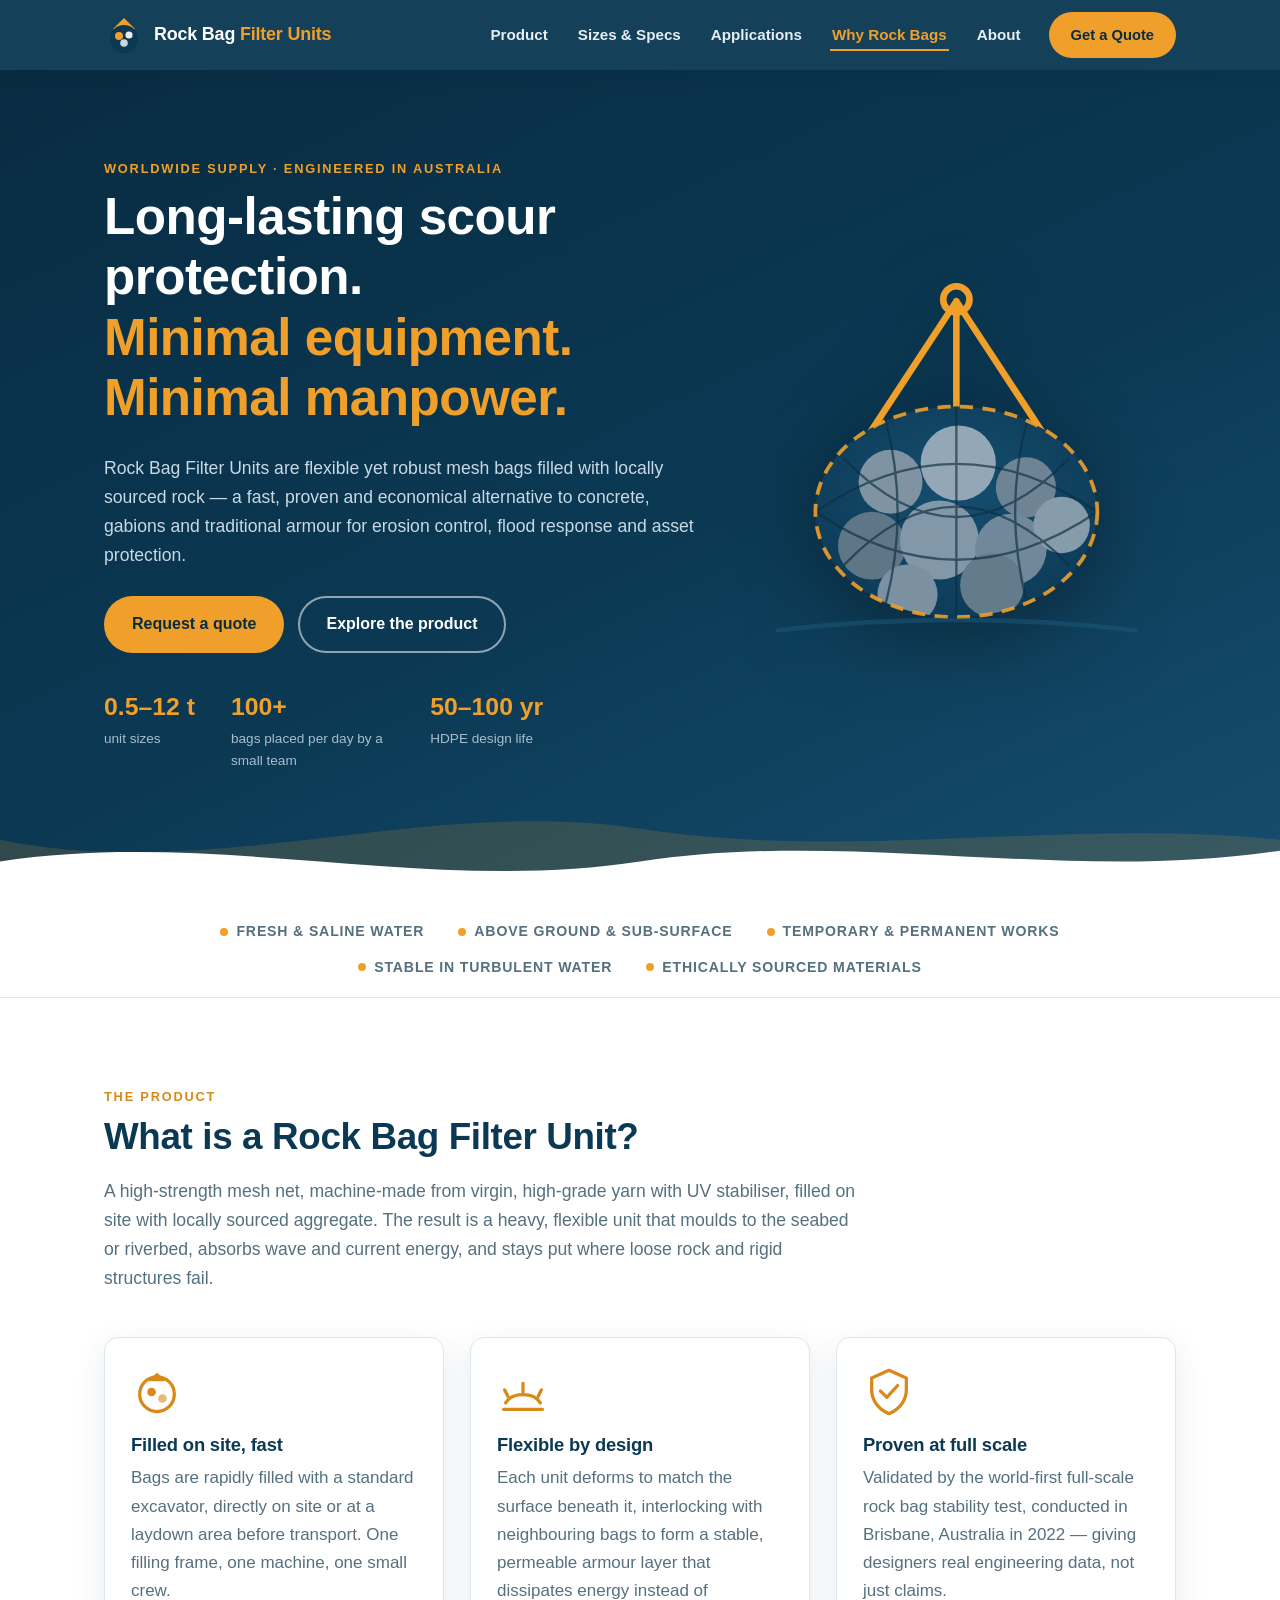
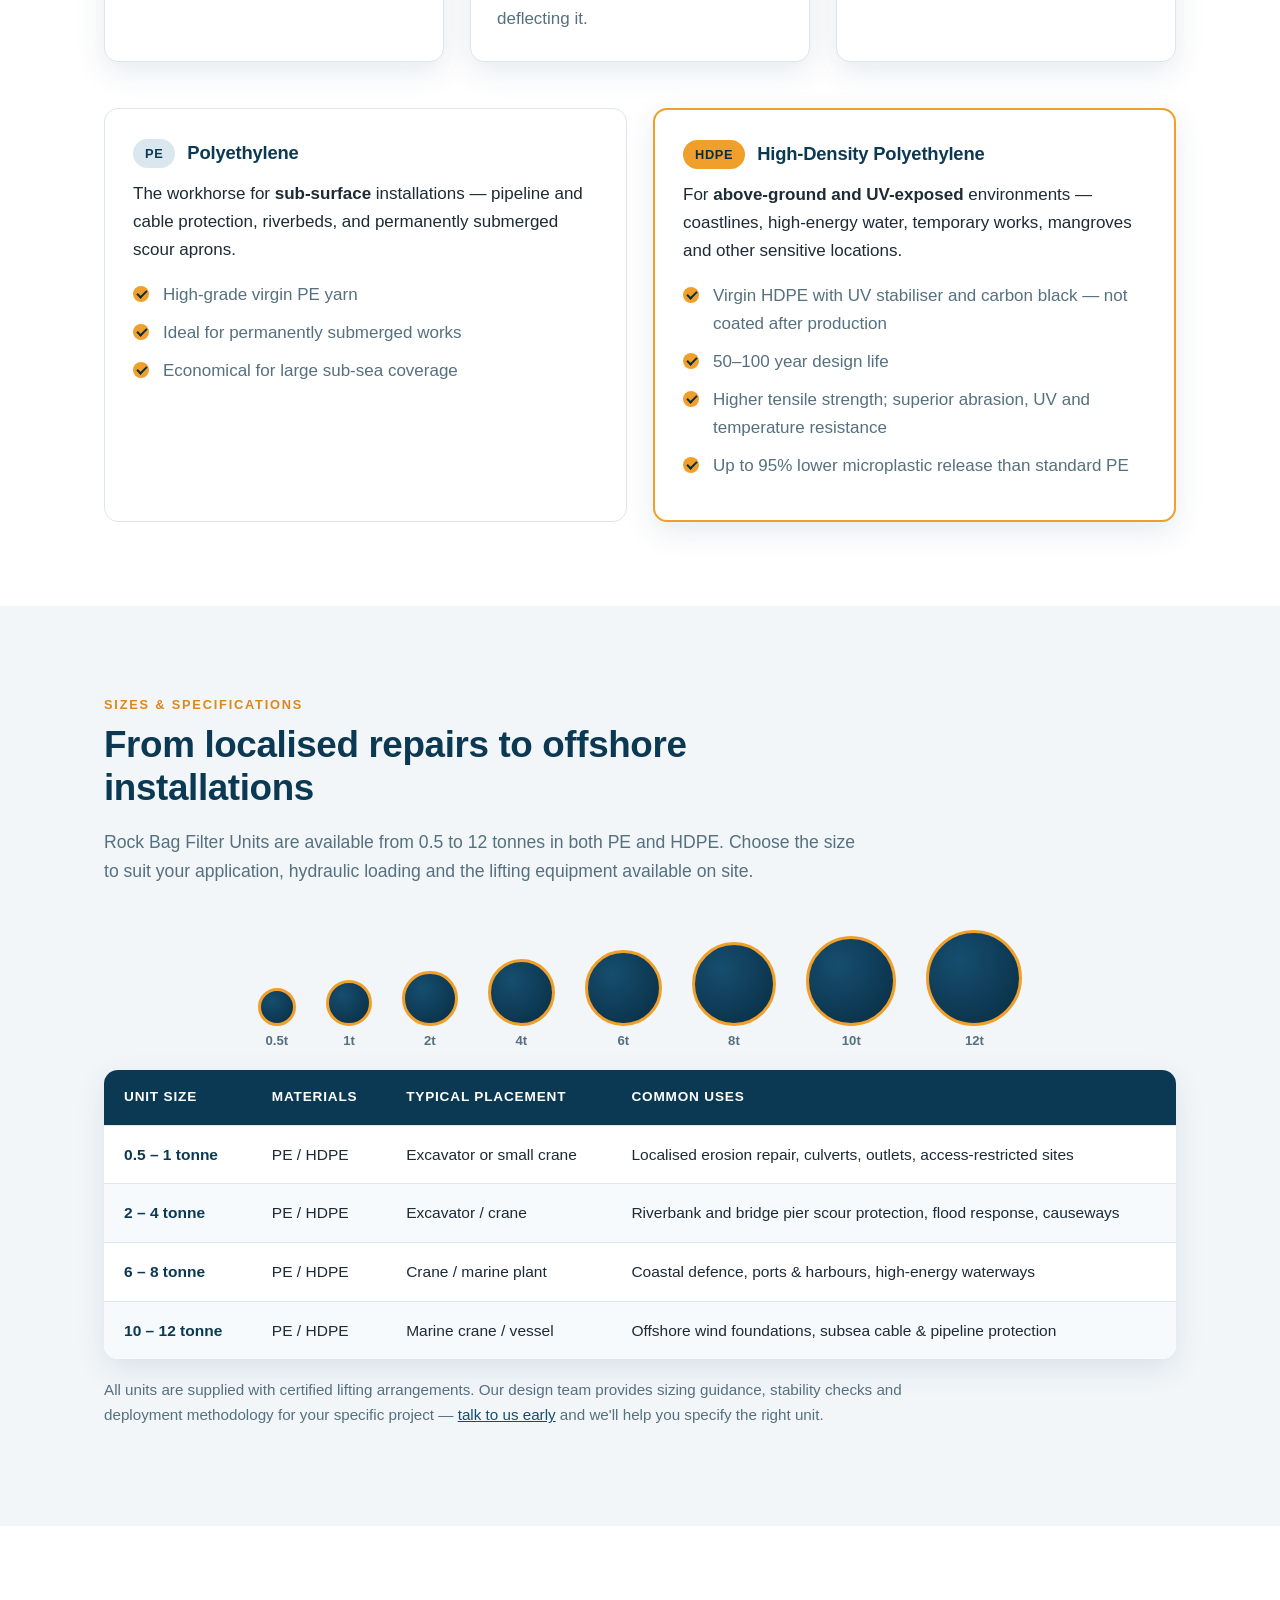
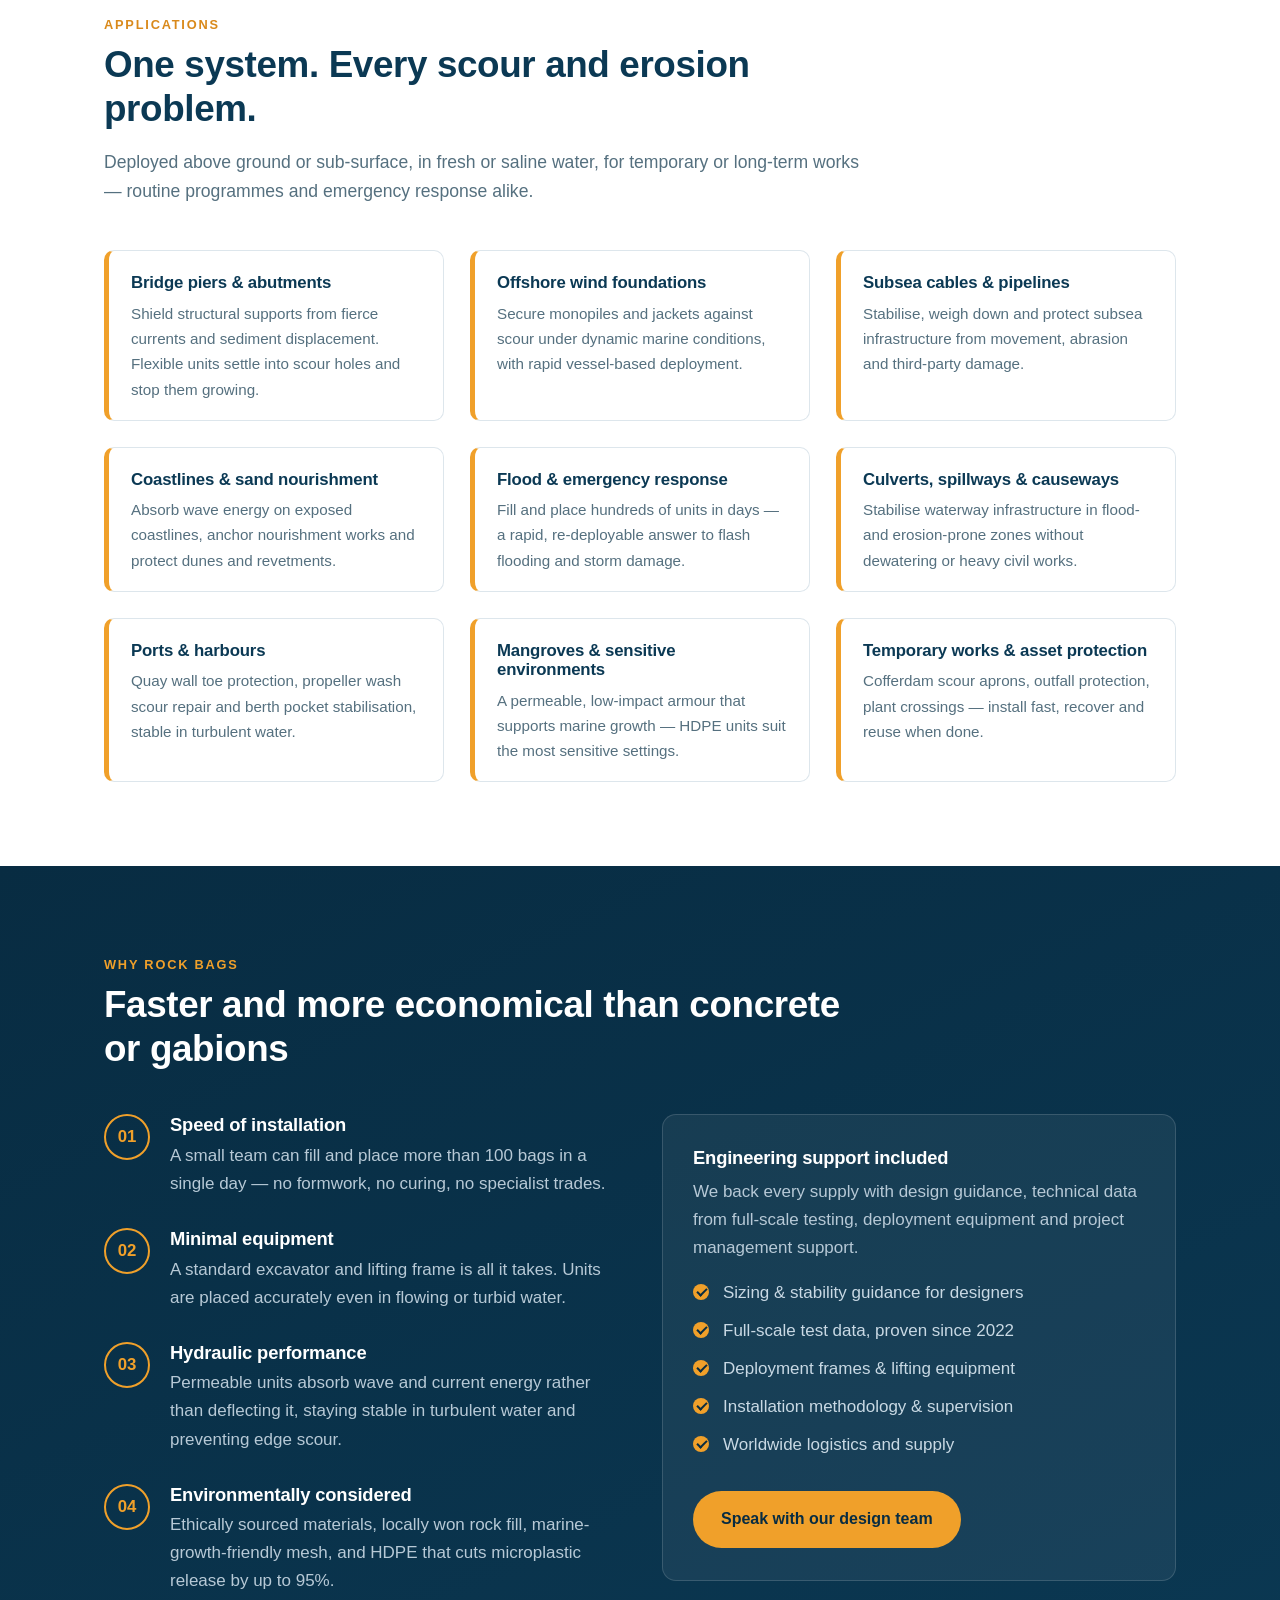
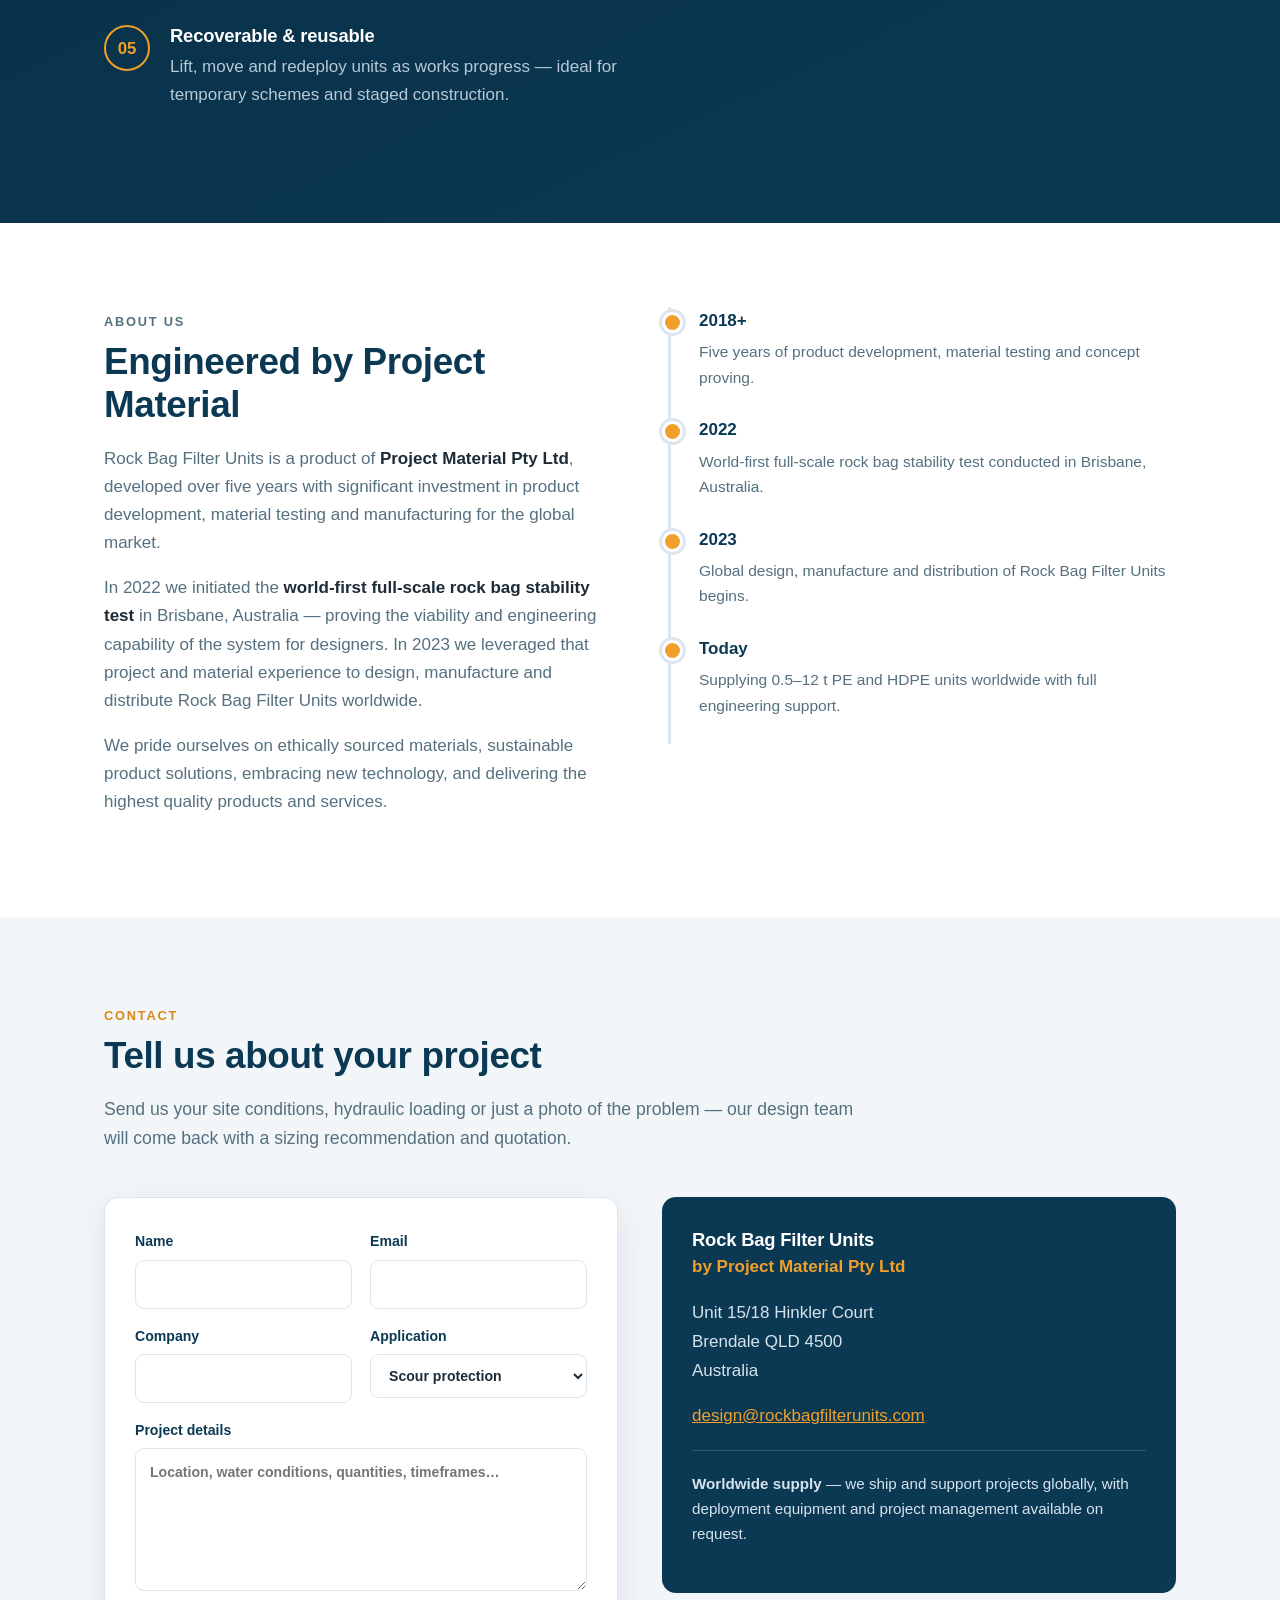
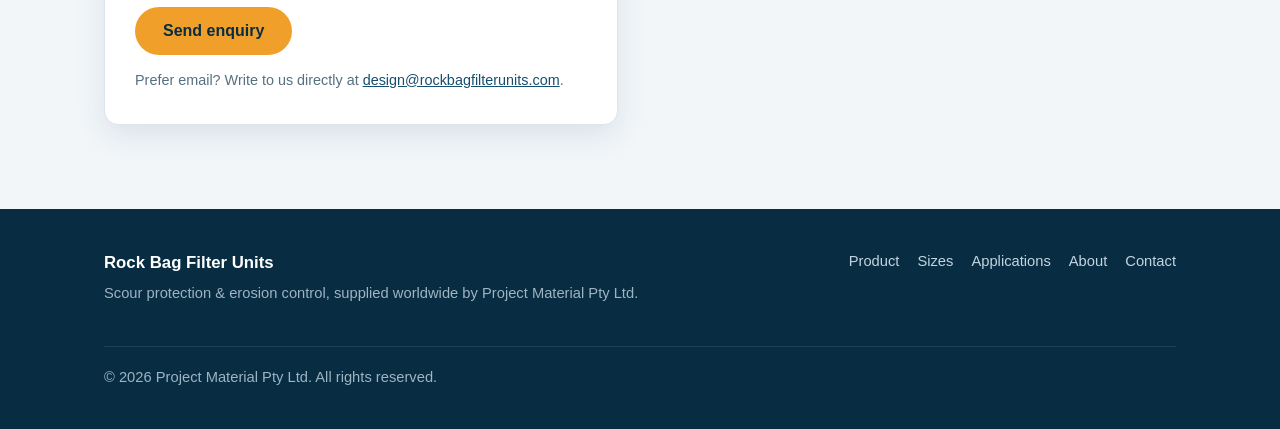
==== index.html @ 93c190a5 "Rework Rock Bag Filter Units website as modern responsive static site Replace the cleared repository" ====
<!DOCTYPE html>
<html lang="en">
<head>
<meta charset="UTF-8">
<meta name="viewport" content="width=device-width, initial-scale=1.0">
<title>Rock Bag Filter Units — Scour Protection &amp; Erosion Control | Worldwide Supply</title>
<meta name="description" content="Rock Bag Filter Units deliver long-lasting scour protection and erosion control with minimal equipment and manpower. Available in 0.5–12 tonne PE and HDPE units. Engineered and supplied worldwide by Project Material Pty Ltd, Australia.">
<meta property="og:title" content="Rock Bag Filter Units — Scour Protection &amp; Erosion Control">
<meta property="og:description" content="Flexible, robust rock bags for scour protection, erosion control, flood response and asset protection. 0.5–12 tonne units in PE and HDPE, supplied worldwide.">
<meta property="og:type" content="website">
<link rel="icon" href="data:image/svg+xml,%3Csvg xmlns='http://www.w3.org/2000/svg' viewBox='0 0 32 32'%3E%3Ccircle cx='16' cy='18' r='12' fill='%230b3954'/%3E%3Ccircle cx='12' cy='16' r='3.4' fill='%23f0a02a'/%3E%3Ccircle cx='20' cy='15' r='3' fill='%23e8edf2'/%3E%3Ccircle cx='16' cy='22' r='3.2' fill='%23c9d6df'/%3E%3Cpath d='M16 2 8 10h16z' fill='%23f0a02a'/%3E%3C/svg%3E">
<link rel="stylesheet" href="css/style.css">
</head>
<body>

<a class="skip-link" href="#main">Skip to content</a>

<header class="site-header" id="top">
  <div class="container header-inner">
    <a class="brand" href="#top" aria-label="Rock Bag Filter Units — home">
      <svg class="brand-mark" viewBox="0 0 40 40" aria-hidden="true">
        <path d="M20 3 9 14h22z" fill="var(--accent)"/>
        <circle cx="20" cy="24" r="14" fill="var(--navy)"/>
        <circle cx="15" cy="21" r="4" fill="var(--accent)"/>
        <circle cx="25" cy="20" r="3.6" fill="#e8edf2"/>
        <circle cx="20" cy="28" r="3.8" fill="#c9d6df"/>
      </svg>
      <span class="brand-text">Rock Bag<span> Filter Units</span></span>
    </a>
    <nav class="site-nav" aria-label="Main navigation">
      <button class="nav-toggle" aria-expanded="false" aria-controls="nav-menu">
        <span class="nav-toggle-bar"></span><span class="nav-toggle-bar"></span><span class="nav-toggle-bar"></span>
        <span class="visually-hidden">Menu</span>
      </button>
      <ul id="nav-menu" class="nav-menu">
        <li><a href="#product">Product</a></li>
        <li><a href="#sizes">Sizes &amp; Specs</a></li>
        <li><a href="#applications">Applications</a></li>
        <li><a href="#advantages">Why Rock Bags</a></li>
        <li><a href="#about">About</a></li>
        <li><a class="btn btn-accent btn-sm" href="#contact">Get a Quote</a></li>
      </ul>
    </nav>
  </div>
</header>

<main id="main">

<!-- ============ HERO ============ -->
<section class="hero">
  <div class="hero-waves" aria-hidden="true">
    <svg viewBox="0 0 1440 190" preserveAspectRatio="none">
      <path class="wave wave-1" d="M0,96 C240,160 480,32 720,80 C960,128 1200,64 1440,96 L1440,190 L0,190 Z"/>
      <path class="wave wave-2" d="M0,128 C240,80 480,176 720,128 C960,80 1200,160 1440,112 L1440,190 L0,190 Z"/>
    </svg>
  </div>
  <div class="container hero-inner">
    <div class="hero-copy">
      <p class="eyebrow">Worldwide supply · Engineered in Australia</p>
      <h1>Long-lasting scour protection.<br><span class="accent-text">Minimal equipment. Minimal manpower.</span></h1>
      <p class="lead">Rock Bag Filter Units are flexible yet robust mesh bags filled with locally sourced rock — a fast, proven and economical alternative to concrete, gabions and traditional armour for erosion control, flood response and asset protection.</p>
      <div class="hero-cta">
        <a class="btn btn-accent" href="#contact">Request a quote</a>
        <a class="btn btn-ghost" href="#product">Explore the product</a>
      </div>
      <ul class="hero-stats" aria-label="Key facts">
        <li><strong>0.5–12&nbsp;t</strong><span>unit sizes</span></li>
        <li><strong>100+</strong><span>bags placed per day by a small team</span></li>
        <li><strong>50–100&nbsp;yr</strong><span>HDPE design life</span></li>
      </ul>
    </div>
    <div class="hero-art" aria-hidden="true">
      <!-- Stylised rock bag illustration -->
      <svg viewBox="0 0 420 400" class="rockbag-svg">
        <defs>
          <radialGradient id="bagGlow" cx="50%" cy="40%" r="70%">
            <stop offset="0%" stop-color="#164e6f"/>
            <stop offset="100%" stop-color="#0b3954"/>
          </radialGradient>
          <clipPath id="bagClip"><ellipse cx="210" cy="252" rx="150" ry="112"/></clipPath>
        </defs>
        <!-- lifting rope -->
        <path d="M210 28 L118 168 M210 28 L302 168 M210 28 L210 160" stroke="#f0a02a" stroke-width="7" stroke-linecap="round" fill="none"/>
        <circle cx="210" cy="26" r="14" fill="none" stroke="#f0a02a" stroke-width="7"/>
        <!-- bag body -->
        <ellipse cx="210" cy="252" rx="150" ry="112" fill="url(#bagGlow)"/>
        <!-- rocks -->
        <g clip-path="url(#bagClip)">
          <circle cx="140" cy="220" r="34" fill="#7f93a3"/>
          <circle cx="212" cy="200" r="40" fill="#93a7b6"/>
          <circle cx="284" cy="226" r="32" fill="#6e8494"/>
          <circle cx="120" cy="288" r="36" fill="#5f7686"/>
          <circle cx="192" cy="282" r="42" fill="#8298a8"/>
          <circle cx="268" cy="292" r="38" fill="#71889a"/>
          <circle cx="322" cy="266" r="30" fill="#879cab"/>
          <circle cx="248" cy="330" r="34" fill="#647b8c"/>
          <circle cx="158" cy="340" r="32" fill="#7b91a1"/>
        </g>
        <!-- mesh -->
        <g stroke="#0d2e42" stroke-width="2.5" fill="none" opacity=".65">
          <path d="M60 252 Q210 150 360 252 M60 252 Q210 354 360 252"/>
          <path d="M90 195 Q210 320 330 195 M90 309 Q210 184 330 309"/>
          <path d="M210 140 V364 M135 155 Q160 252 135 349 M285 155 Q260 252 285 349"/>
        </g>
        <ellipse cx="210" cy="252" rx="150" ry="112" fill="none" stroke="#f0a02a" stroke-width="4" stroke-dasharray="14 10" opacity=".9"/>
        <!-- ground -->
        <path d="M20 378 Q210 356 400 378" stroke="#1c5a7a" stroke-width="5" fill="none" opacity=".5" stroke-linecap="round"/>
      </svg>
    </div>
  </div>
</section>

<!-- ============ TRUST BAR ============ -->
<section class="trustbar" aria-label="Suitable environments">
  <div class="container trustbar-inner">
    <span>Fresh &amp; saline water</span>
    <span>Above ground &amp; sub-surface</span>
    <span>Temporary &amp; permanent works</span>
    <span>Stable in turbulent water</span>
    <span>Ethically sourced materials</span>
  </div>
</section>

<!-- ============ PRODUCT ============ -->
<section class="section" id="product">
  <div class="container">
    <div class="section-head">
      <p class="eyebrow">The product</p>
      <h2>What is a Rock Bag Filter Unit?</h2>
      <p class="section-lead">A high-strength mesh net, machine-made from virgin, high-grade yarn with UV stabiliser, filled on site with locally sourced aggregate. The result is a heavy, flexible unit that moulds to the seabed or riverbed, absorbs wave and current energy, and stays put where loose rock and rigid structures fail.</p>
    </div>
    <div class="grid grid-3">
      <article class="card">
        <div class="card-icon" aria-hidden="true">
          <svg viewBox="0 0 48 48"><circle cx="24" cy="26" r="16" fill="none" stroke="currentColor" stroke-width="3"/><path d="M24 6l-8 8h16z" fill="currentColor"/><circle cx="19" cy="24" r="4" fill="currentColor"/><circle cx="29" cy="30" r="4" fill="currentColor" opacity=".6"/></svg>
        </div>
        <h3>Filled on site, fast</h3>
        <p>Bags are rapidly filled with a standard excavator, directly on site or at a laydown area before transport. One filling frame, one machine, one small crew.</p>
      </article>
      <article class="card">
        <div class="card-icon" aria-hidden="true">
          <svg viewBox="0 0 48 48"><path d="M8 34c6-10 26-10 32 0" fill="none" stroke="currentColor" stroke-width="3" stroke-linecap="round"/><path d="M6 40h36M10 28l-3-6m31 6 3-6M24 24v-8" stroke="currentColor" stroke-width="3" stroke-linecap="round"/></svg>
        </div>
        <h3>Flexible by design</h3>
        <p>Each unit deforms to match the surface beneath it, interlocking with neighbouring bags to form a stable, permeable armour layer that dissipates energy instead of deflecting it.</p>
      </article>
      <article class="card">
        <div class="card-icon" aria-hidden="true">
          <svg viewBox="0 0 48 48"><path d="M24 4l16 7v11c0 10-6.5 18-16 22C14.5 40 8 32 8 22V11z" fill="none" stroke="currentColor" stroke-width="3" stroke-linejoin="round"/><path d="M16 23l6 6 10-11" fill="none" stroke="currentColor" stroke-width="3" stroke-linecap="round" stroke-linejoin="round"/></svg>
        </div>
        <h3>Proven at full scale</h3>
        <p>Validated by the world-first full-scale rock bag stability test, conducted in Brisbane, Australia in 2022 — giving designers real engineering data, not just claims.</p>
      </article>
    </div>

    <div class="material-compare">
      <article class="material-card">
        <header><span class="tag tag-pe">PE</span><h3>Polyethylene</h3></header>
        <p>The workhorse for <strong>sub-surface</strong> installations — pipeline and cable protection, riverbeds, and permanently submerged scour aprons.</p>
        <ul class="check-list">
          <li>High-grade virgin PE yarn</li>
          <li>Ideal for permanently submerged works</li>
          <li>Economical for large sub-sea coverage</li>
        </ul>
      </article>
      <article class="material-card material-card-featured">
        <header><span class="tag tag-hdpe">HDPE</span><h3>High-Density Polyethylene</h3></header>
        <p>For <strong>above-ground and UV-exposed</strong> environments — coastlines, high-energy water, temporary works, mangroves and other sensitive locations.</p>
        <ul class="check-list">
          <li>Virgin HDPE with UV stabiliser and carbon black — not coated after production</li>
          <li>50–100 year design life</li>
          <li>Higher tensile strength; superior abrasion, UV and temperature resistance</li>
          <li>Up to 95% lower microplastic release than standard PE</li>
        </ul>
      </article>
    </div>
  </div>
</section>

<!-- ============ SIZES ============ -->
<section class="section section-alt" id="sizes">
  <div class="container">
    <div class="section-head">
      <p class="eyebrow">Sizes &amp; specifications</p>
      <h2>From localised repairs to offshore installations</h2>
      <p class="section-lead">Rock Bag Filter Units are available from 0.5 to 12 tonnes in both PE and HDPE. Choose the size to suit your application, hydraulic loading and the lifting equipment available on site.</p>
    </div>

    <div class="size-scale" aria-hidden="true">
      <div class="size-dot" style="--s:.40" data-label="0.5t"></div>
      <div class="size-dot" style="--s:.48" data-label="1t"></div>
      <div class="size-dot" style="--s:.58" data-label="2t"></div>
      <div class="size-dot" style="--s:.70" data-label="4t"></div>
      <div class="size-dot" style="--s:.80" data-label="6t"></div>
      <div class="size-dot" style="--s:.88" data-label="8t"></div>
      <div class="size-dot" style="--s:.94" data-label="10t"></div>
      <div class="size-dot" style="--s:1" data-label="12t"></div>
    </div>

    <div class="table-wrap">
      <table class="spec-table">
        <caption class="visually-hidden">Rock Bag Filter Unit size range and typical uses</caption>
        <thead>
          <tr><th scope="col">Unit size</th><th scope="col">Materials</th><th scope="col">Typical placement</th><th scope="col">Common uses</th></tr>
        </thead>
        <tbody>
          <tr><th scope="row">0.5 – 1 tonne</th><td>PE / HDPE</td><td>Excavator or small crane</td><td>Localised erosion repair, culverts, outlets, access-restricted sites</td></tr>
          <tr><th scope="row">2 – 4 tonne</th><td>PE / HDPE</td><td>Excavator / crane</td><td>Riverbank and bridge pier scour protection, flood response, causeways</td></tr>
          <tr><th scope="row">6 – 8 tonne</th><td>PE / HDPE</td><td>Crane / marine plant</td><td>Coastal defence, ports &amp; harbours, high-energy waterways</td></tr>
          <tr><th scope="row">10 – 12 tonne</th><td>PE / HDPE</td><td>Marine crane / vessel</td><td>Offshore wind foundations, subsea cable &amp; pipeline protection</td></tr>
        </tbody>
      </table>
    </div>
    <p class="table-note">All units are supplied with certified lifting arrangements. Our design team provides sizing guidance, stability checks and deployment methodology for your specific project — <a href="#contact">talk to us early</a> and we'll help you specify the right unit.</p>
  </div>
</section>

<!-- ============ APPLICATIONS ============ -->
<section class="section" id="applications">
  <div class="container">
    <div class="section-head">
      <p class="eyebrow">Applications</p>
      <h2>One system. Every scour and erosion problem.</h2>
      <p class="section-lead">Deployed above ground or sub-surface, in fresh or saline water, for temporary or long-term works — routine programmes and emergency response alike.</p>
    </div>
    <div class="grid grid-3 app-grid">
      <article class="app-card">
        <h3>Bridge piers &amp; abutments</h3>
        <p>Shield structural supports from fierce currents and sediment displacement. Flexible units settle into scour holes and stop them growing.</p>
      </article>
      <article class="app-card">
        <h3>Offshore wind foundations</h3>
        <p>Secure monopiles and jackets against scour under dynamic marine conditions, with rapid vessel-based deployment.</p>
      </article>
      <article class="app-card">
        <h3>Subsea cables &amp; pipelines</h3>
        <p>Stabilise, weigh down and protect subsea infrastructure from movement, abrasion and third-party damage.</p>
      </article>
      <article class="app-card">
        <h3>Coastlines &amp; sand nourishment</h3>
        <p>Absorb wave energy on exposed coastlines, anchor nourishment works and protect dunes and revetments.</p>
      </article>
      <article class="app-card">
        <h3>Flood &amp; emergency response</h3>
        <p>Fill and place hundreds of units in days — a rapid, re-deployable answer to flash flooding and storm damage.</p>
      </article>
      <article class="app-card">
        <h3>Culverts, spillways &amp; causeways</h3>
        <p>Stabilise waterway infrastructure in flood- and erosion-prone zones without dewatering or heavy civil works.</p>
      </article>
      <article class="app-card">
        <h3>Ports &amp; harbours</h3>
        <p>Quay wall toe protection, propeller wash scour repair and berth pocket stabilisation, stable in turbulent water.</p>
      </article>
      <article class="app-card">
        <h3>Mangroves &amp; sensitive environments</h3>
        <p>A permeable, low-impact armour that supports marine growth — HDPE units suit the most sensitive settings.</p>
      </article>
      <article class="app-card">
        <h3>Temporary works &amp; asset protection</h3>
        <p>Cofferdam scour aprons, outfall protection, plant crossings — install fast, recover and reuse when done.</p>
      </article>
    </div>
  </div>
</section>

<!-- ============ ADVANTAGES ============ -->
<section class="section section-dark" id="advantages">
  <div class="container">
    <div class="section-head">
      <p class="eyebrow">Why rock bags</p>
      <h2>Faster and more economical than concrete or gabions</h2>
    </div>
    <div class="grid grid-2 adv-grid">
      <div class="adv-list">
        <div class="adv-item">
          <span class="adv-num">01</span>
          <div><h3>Speed of installation</h3><p>A small team can fill and place more than 100 bags in a single day — no formwork, no curing, no specialist trades.</p></div>
        </div>
        <div class="adv-item">
          <span class="adv-num">02</span>
          <div><h3>Minimal equipment</h3><p>A standard excavator and lifting frame is all it takes. Units are placed accurately even in flowing or turbid water.</p></div>
        </div>
        <div class="adv-item">
          <span class="adv-num">03</span>
          <div><h3>Hydraulic performance</h3><p>Permeable units absorb wave and current energy rather than deflecting it, staying stable in turbulent water and preventing edge scour.</p></div>
        </div>
        <div class="adv-item">
          <span class="adv-num">04</span>
          <div><h3>Environmentally considered</h3><p>Ethically sourced materials, locally won rock fill, marine-growth-friendly mesh, and HDPE that cuts microplastic release by up to 95%.</p></div>
        </div>
        <div class="adv-item">
          <span class="adv-num">05</span>
          <div><h3>Recoverable &amp; reusable</h3><p>Lift, move and redeploy units as works progress — ideal for temporary schemes and staged construction.</p></div>
        </div>
      </div>
      <aside class="adv-panel">
        <h3>Engineering support included</h3>
        <p>We back every supply with design guidance, technical data from full-scale testing, deployment equipment and project management support.</p>
        <ul class="check-list check-list-light">
          <li>Sizing &amp; stability guidance for designers</li>
          <li>Full-scale test data, proven since 2022</li>
          <li>Deployment frames &amp; lifting equipment</li>
          <li>Installation methodology &amp; supervision</li>
          <li>Worldwide logistics and supply</li>
        </ul>
        <a class="btn btn-accent" href="#contact">Speak with our design team</a>
      </aside>
    </div>
  </div>
</section>

<!-- ============ ABOUT ============ -->
<section class="section" id="about">
  <div class="container grid grid-2 about-grid">
    <div>
      <p class="eyebrow">About us</p>
      <h2>Engineered by Project Material</h2>
      <p>Rock Bag Filter Units is a product of <strong>Project Material Pty Ltd</strong>, developed over five years with significant investment in product development, material testing and manufacturing for the global market.</p>
      <p>In 2022 we initiated the <strong>world-first full-scale rock bag stability test</strong> in Brisbane, Australia — proving the viability and engineering capability of the system for designers. In 2023 we leveraged that project and material experience to design, manufacture and distribute Rock Bag Filter Units worldwide.</p>
      <p>We pride ourselves on ethically sourced materials, sustainable product solutions, embracing new technology, and delivering the highest quality products and services.</p>
    </div>
    <div class="timeline" aria-label="Company milestones">
      <div class="timeline-item"><span class="timeline-year">2018+</span><p>Five years of product development, material testing and concept proving.</p></div>
      <div class="timeline-item"><span class="timeline-year">2022</span><p>World-first full-scale rock bag stability test conducted in Brisbane, Australia.</p></div>
      <div class="timeline-item"><span class="timeline-year">2023</span><p>Global design, manufacture and distribution of Rock Bag Filter Units begins.</p></div>
      <div class="timeline-item"><span class="timeline-year">Today</span><p>Supplying 0.5–12&nbsp;t PE and HDPE units worldwide with full engineering support.</p></div>
    </div>
  </div>
</section>

<!-- ============ CONTACT ============ -->
<section class="section section-alt" id="contact">
  <div class="container">
    <div class="section-head">
      <p class="eyebrow">Contact</p>
      <h2>Tell us about your project</h2>
      <p class="section-lead">Send us your site conditions, hydraulic loading or just a photo of the problem — our design team will come back with a sizing recommendation and quotation.</p>
    </div>
    <div class="grid grid-2 contact-grid">
      <form class="contact-form" action="mailto:design@rockbagfilterunits.com" method="post" enctype="text/plain">
        <div class="form-row">
          <label for="cf-name">Name<input id="cf-name" name="name" type="text" autocomplete="name" required></label>
          <label for="cf-email">Email<input id="cf-email" name="email" type="email" autocomplete="email" required></label>
        </div>
        <div class="form-row">
          <label for="cf-company">Company<input id="cf-company" name="company" type="text" autocomplete="organization"></label>
          <label for="cf-application">Application
            <select id="cf-application" name="application">
              <option>Scour protection</option>
              <option>Erosion control</option>
              <option>Flood / emergency response</option>
              <option>Cable / pipeline protection</option>
              <option>Coastal / ports &amp; harbours</option>
              <option>Other</option>
            </select>
          </label>
        </div>
        <label for="cf-message">Project details<textarea id="cf-message" name="message" rows="5" placeholder="Location, water conditions, quantities, timeframes…"></textarea></label>
        <button class="btn btn-accent" type="submit">Send enquiry</button>
        <p class="form-note">Prefer email? Write to us directly at <a href="mailto:design@rockbagfilterunits.com">design@rockbagfilterunits.com</a>.</p>
      </form>
      <aside class="contact-details">
        <h3>Rock Bag Filter Units</h3>
        <p class="contact-sub">by Project Material Pty Ltd</p>
        <address>
          Unit 15/18 Hinkler Court<br>
          Brendale QLD 4500<br>
          Australia
        </address>
        <p><a href="mailto:design@rockbagfilterunits.com">design@rockbagfilterunits.com</a></p>
        <p class="contact-worldwide"><strong>Worldwide supply</strong> — we ship and support projects globally, with deployment equipment and project management available on request.</p>
      </aside>
    </div>
  </div>
</section>

</main>

<footer class="site-footer">
  <div class="container footer-inner">
    <div>
      <p class="footer-brand">Rock Bag Filter Units</p>
      <p>Scour protection &amp; erosion control, supplied worldwide by Project Material Pty Ltd.</p>
    </div>
    <nav aria-label="Footer">
      <a href="#product">Product</a>
      <a href="#sizes">Sizes</a>
      <a href="#applications">Applications</a>
      <a href="#about">About</a>
      <a href="#contact">Contact</a>
    </nav>
    <p class="footer-copy">© <span id="year">2026</span> Project Material Pty Ltd. All rights reserved.</p>
  </div>
</footer>

<script src="js/main.js" defer></script>
</body>
</html>
---- css/style.css ----
/* ============================================================
   Rock Bag Filter Units — site styles
   Palette: deep marine navy + safety orange accent
   ============================================================ */

:root {
  --navy: #0b3954;
  --navy-deep: #082c42;
  --navy-soft: #164e6f;
  --accent: #f0a02a;
  --accent-dark: #d9891a;
  --ink: #1d2b36;
  --muted: #55707f;
  --line: #dde6ec;
  --bg: #ffffff;
  --bg-alt: #f2f6f9;
  --card: #ffffff;
  --radius: 14px;
  --shadow: 0 10px 30px rgba(11, 57, 84, 0.10);
  --container: 1120px;
}

* { box-sizing: border-box; }

html { scroll-behavior: smooth; }

body {
  margin: 0;
  font-family: -apple-system, BlinkMacSystemFont, "Segoe UI", Roboto, "Helvetica Neue", Arial, sans-serif;
  font-size: 17px;
  line-height: 1.65;
  color: var(--ink);
  background: var(--bg);
  -webkit-font-smoothing: antialiased;
}

img, svg { max-width: 100%; }

.container {
  max-width: var(--container);
  margin-inline: auto;
  padding-inline: 24px;
}

.visually-hidden {
  position: absolute; width: 1px; height: 1px;
  clip-path: inset(50%); overflow: hidden; white-space: nowrap;
}

.skip-link {
  position: absolute; left: -9999px; top: 0;
  background: var(--accent); color: var(--navy-deep);
  padding: 10px 18px; border-radius: 0 0 8px 0;
  font-weight: 700; z-index: 200;
}
.skip-link:focus { left: 0; }

h1, h2, h3 { line-height: 1.18; margin: 0 0 0.5em; color: var(--navy); font-weight: 800; letter-spacing: -0.01em; }
h1 { font-size: clamp(2rem, 4.6vw, 3.2rem); }
h2 { font-size: clamp(1.6rem, 3.2vw, 2.3rem); }
h3 { font-size: 1.15rem; }
p { margin: 0 0 1em; }
a { color: var(--navy-soft); }
a:hover { color: var(--accent-dark); }

.eyebrow {
  display: inline-block;
  font-size: 0.8rem; font-weight: 700;
  letter-spacing: 0.14em; text-transform: uppercase;
  color: var(--accent-dark);
  margin-bottom: 0.6em;
}

.lead, .section-lead { font-size: 1.1rem; color: var(--muted); }
.section-lead { max-width: 46em; }

.accent-text { color: var(--accent); }

/* ---------- Buttons ---------- */
.btn {
  display: inline-block;
  padding: 13px 26px;
  border-radius: 999px;
  font-weight: 700;
  text-decoration: none;
  border: 2px solid transparent;
  cursor: pointer;
  font-size: 1rem;
  transition: transform .15s ease, background .15s ease, color .15s ease, border-color .15s ease;
}
.btn:hover { transform: translateY(-2px); }
.btn-accent { background: var(--accent); color: var(--navy-deep); }
.btn-accent:hover { background: var(--accent-dark); color: #fff; }
.btn-ghost { border-color: rgba(255,255,255,.55); color: #fff; }
.btn-ghost:hover { border-color: var(--accent); color: var(--accent); }
.btn-sm { padding: 9px 20px; font-size: 0.92rem; }

/* ---------- Header ---------- */
.site-header {
  position: sticky; top: 0; z-index: 100;
  background: rgba(11, 57, 84, 0.96);
  backdrop-filter: blur(8px);
  color: #fff;
  box-shadow: 0 2px 14px rgba(8, 44, 66, 0.35);
}
.header-inner {
  display: flex; align-items: center; justify-content: space-between;
  gap: 16px; padding-block: 12px;
}
.brand { display: flex; align-items: center; gap: 10px; text-decoration: none; }
.brand-mark { width: 40px; height: 40px; flex: none; }
.brand-text { font-weight: 800; font-size: 1.12rem; color: #fff; letter-spacing: -0.01em; }
.brand-text span { color: var(--accent); }

.nav-menu {
  display: flex; align-items: center; gap: 26px;
  list-style: none; margin: 0; padding: 0;
}
.nav-menu a:not(.btn) {
  color: #e6eef4; text-decoration: none; font-weight: 600; font-size: 0.95rem;
  padding: 6px 2px; border-bottom: 2px solid transparent;
}
.nav-menu a:not(.btn):hover,
.nav-menu a:not(.btn).active { color: var(--accent); border-bottom-color: var(--accent); }

.nav-toggle {
  display: none;
  background: none; border: 0; padding: 8px; cursor: pointer;
}
.nav-toggle-bar {
  display: block; width: 26px; height: 3px; margin: 5px 0;
  background: #fff; border-radius: 2px; transition: transform .2s ease, opacity .2s ease;
}
.nav-toggle[aria-expanded="true"] .nav-toggle-bar:nth-child(1) { transform: translateY(8px) rotate(45deg); }
.nav-toggle[aria-expanded="true"] .nav-toggle-bar:nth-child(2) { opacity: 0; }
.nav-toggle[aria-expanded="true"] .nav-toggle-bar:nth-child(3) { transform: translateY(-8px) rotate(-45deg); }

/* ---------- Hero ---------- */
.hero {
  position: relative;
  background: linear-gradient(155deg, var(--navy-deep) 0%, var(--navy) 55%, var(--navy-soft) 100%);
  color: #fff;
  overflow: hidden;
}
.hero-inner {
  display: grid; grid-template-columns: 1.15fr 0.85fr;
  gap: 40px; align-items: center;
  padding-block: 84px 130px;
  position: relative; z-index: 2;
}
.hero h1 { color: #fff; }
.hero .lead { color: #c9d9e4; max-width: 34em; }
.hero .eyebrow { color: var(--accent); }
.hero-cta { display: flex; flex-wrap: wrap; gap: 14px; margin: 26px 0 34px; }

.hero-stats {
  display: flex; gap: 36px; flex-wrap: wrap;
  list-style: none; margin: 0; padding: 0;
}
.hero-stats li { display: flex; flex-direction: column; }
.hero-stats strong { font-size: 1.55rem; color: var(--accent); font-weight: 800; }
.hero-stats span { font-size: 0.85rem; color: #a7bece; max-width: 12em; }

.hero-art { display: flex; justify-content: center; }
.rockbag-svg { width: min(400px, 90%); filter: drop-shadow(0 18px 40px rgba(0,0,0,.35)); }

.hero-waves {
  position: absolute; inset-inline: 0; bottom: -2px; z-index: 1;
  line-height: 0;
}
.hero-waves svg { width: 100%; height: 130px; display: block; }
.wave-1 { fill: rgba(240, 160, 42, 0.16); }
.wave-2 { fill: var(--bg); }

/* ---------- Trust bar ---------- */
.trustbar { background: var(--bg); border-bottom: 1px solid var(--line); }
.trustbar-inner {
  display: flex; flex-wrap: wrap; justify-content: center;
  gap: 12px 34px; padding-block: 18px;
}
.trustbar span {
  font-size: 0.88rem; font-weight: 700; color: var(--muted);
  text-transform: uppercase; letter-spacing: 0.06em;
  display: flex; align-items: center; gap: 8px;
}
.trustbar span::before {
  content: ""; width: 8px; height: 8px; border-radius: 50%;
  background: var(--accent); flex: none;
}

/* ---------- Sections ---------- */
.section { padding-block: 84px; }
.section-alt { background: var(--bg-alt); }
.section-head { max-width: 760px; margin-bottom: 44px; }

.section-dark {
  background: linear-gradient(155deg, var(--navy-deep), var(--navy));
  color: #d7e3ec;
}
.section-dark h2, .section-dark h3 { color: #fff; }
.section-dark .eyebrow { color: var(--accent); }

/* ---------- Grids & cards ---------- */
.grid { display: grid; gap: 26px; }
.grid-2 { grid-template-columns: repeat(2, 1fr); }
.grid-3 { grid-template-columns: repeat(3, 1fr); }

.card {
  background: var(--card);
  border: 1px solid var(--line);
  border-radius: var(--radius);
  padding: 28px 26px;
  box-shadow: var(--shadow);
}
.card p { margin-bottom: 0; color: var(--muted); }
.card-icon {
  width: 52px; height: 52px; margin-bottom: 16px;
  color: var(--accent-dark);
}

/* ---------- Material compare ---------- */
.material-compare {
  display: grid; grid-template-columns: 1fr 1fr; gap: 26px;
  margin-top: 46px;
}
.material-card {
  border: 1px solid var(--line);
  border-radius: var(--radius);
  padding: 30px 28px;
  background: var(--card);
}
.material-card-featured {
  border: 2px solid var(--accent);
  box-shadow: var(--shadow);
}
.material-card header { display: flex; align-items: center; gap: 12px; margin-bottom: 12px; }
.material-card header h3 { margin: 0; }
.tag {
  display: inline-block; padding: 4px 12px; border-radius: 999px;
  font-size: 0.8rem; font-weight: 800; letter-spacing: 0.05em;
}
.tag-pe { background: #dbe7ee; color: var(--navy); }
.tag-hdpe { background: var(--accent); color: var(--navy-deep); }

.check-list { list-style: none; margin: 14px 0 0; padding: 0; }
.check-list li {
  position: relative; padding-left: 30px; margin-bottom: 10px; color: var(--muted);
}
.check-list li::before {
  content: ""; position: absolute; left: 0; top: 5px;
  width: 16px; height: 16px; border-radius: 50%;
  background: var(--accent);
  clip-path: none;
}
.check-list li::after {
  content: ""; position: absolute; left: 4px; top: 9px;
  width: 8px; height: 4px;
  border-left: 2.5px solid var(--navy-deep);
  border-bottom: 2.5px solid var(--navy-deep);
  transform: rotate(-45deg);
}
.check-list-light li { color: #c9d9e4; }

/* ---------- Sizes ---------- */
.size-scale {
  display: flex; align-items: flex-end; justify-content: center;
  gap: clamp(10px, 3vw, 30px);
  margin: 10px 0 44px;
}
.size-dot {
  --size: calc(var(--s) * 96px);
  width: var(--size); height: var(--size);
  border-radius: 50%;
  background: radial-gradient(circle at 34% 30%, var(--navy-soft), var(--navy-deep));
  border: 3px solid var(--accent);
  position: relative;
  flex: none;
}
.size-dot::after {
  content: attr(data-label);
  position: absolute; left: 50%; bottom: -28px; transform: translateX(-50%);
  font-size: 0.82rem; font-weight: 700; color: var(--muted);
}

.table-wrap { overflow-x: auto; border-radius: var(--radius); box-shadow: var(--shadow); }
.spec-table {
  width: 100%; border-collapse: collapse; background: var(--card);
  min-width: 640px;
}
.spec-table th, .spec-table td {
  padding: 16px 20px; text-align: left; vertical-align: top;
  border-bottom: 1px solid var(--line);
  font-size: 0.97rem;
}
.spec-table thead th {
  background: var(--navy); color: #fff;
  font-size: 0.85rem; text-transform: uppercase; letter-spacing: 0.06em;
}
.spec-table tbody th { color: var(--navy); white-space: nowrap; }
.spec-table tbody tr:nth-child(even) { background: #f7fafc; }
.spec-table tbody tr:last-child th, .spec-table tbody tr:last-child td { border-bottom: 0; }
.table-note { margin-top: 18px; color: var(--muted); font-size: 0.95rem; max-width: 56em; }

/* ---------- Applications ---------- */
.app-card {
  border: 1px solid var(--line);
  border-left: 5px solid var(--accent);
  border-radius: 10px;
  padding: 22px 22px 18px;
  background: var(--card);
  transition: transform .18s ease, box-shadow .18s ease;
}
.app-card:hover { transform: translateY(-4px); box-shadow: var(--shadow); }
.app-card h3 { font-size: 1.05rem; margin-bottom: 8px; }
.app-card p { margin: 0; color: var(--muted); font-size: 0.95rem; }

/* ---------- Advantages ---------- */
.adv-grid { align-items: start; gap: 44px; }
.adv-item {
  display: flex; gap: 20px; margin-bottom: 30px;
}
.adv-num {
  font-size: 1.05rem; font-weight: 800; color: var(--accent);
  border: 2px solid var(--accent); border-radius: 50%;
  width: 46px; height: 46px; flex: none;
  display: grid; place-items: center;
}
.adv-item h3 { margin-bottom: 6px; }
.adv-item p { margin: 0; color: #b7c9d6; }

.adv-panel {
  background: rgba(255, 255, 255, 0.06);
  border: 1px solid rgba(255, 255, 255, 0.14);
  border-radius: var(--radius);
  padding: 32px 30px;
  position: sticky; top: 90px;
}
.adv-panel p { color: #b7c9d6; }
.adv-panel .btn { margin-top: 22px; }

/* ---------- About ---------- */
.about-grid { gap: 56px; align-items: start; }
.about-grid p { color: var(--muted); }
.about-grid p strong { color: var(--ink); }

.timeline { border-left: 3px solid var(--line); padding-left: 28px; }
.timeline-item { position: relative; padding-bottom: 26px; }
.timeline-item::before {
  content: ""; position: absolute; left: -37px; top: 5px;
  width: 15px; height: 15px; border-radius: 50%;
  background: var(--accent); border: 3px solid #fff;
  box-shadow: 0 0 0 3px var(--line);
}
.timeline-year { font-weight: 800; color: var(--navy); display: block; margin-bottom: 4px; }
.timeline-item p { margin: 0; color: var(--muted); font-size: 0.97rem; }

/* ---------- Contact ---------- */
.contact-grid { gap: 44px; align-items: start; }

.contact-form {
  background: var(--card);
  border: 1px solid var(--line);
  border-radius: var(--radius);
  padding: 32px 30px;
  box-shadow: var(--shadow);
}
.form-row { display: grid; grid-template-columns: 1fr 1fr; gap: 18px; }
.contact-form label {
  display: block; font-weight: 700; font-size: 0.88rem; color: var(--navy);
  margin-bottom: 16px;
}
.contact-form input,
.contact-form select,
.contact-form textarea {
  display: block; width: 100%;
  margin-top: 6px; padding: 12px 14px;
  border: 1.5px solid var(--line); border-radius: 9px;
  font: inherit; color: var(--ink); background: #fff;
}
.contact-form input:focus,
.contact-form select:focus,
.contact-form textarea:focus {
  outline: none; border-color: var(--accent);
  box-shadow: 0 0 0 3px rgba(240, 160, 42, 0.25);
}
.form-note { margin: 14px 0 0; font-size: 0.9rem; color: var(--muted); }

.contact-details {
  background: var(--navy);
  color: #d7e3ec;
  border-radius: var(--radius);
  padding: 32px 30px;
}
.contact-details h3 { color: #fff; margin-bottom: 2px; }
.contact-sub { color: var(--accent); font-weight: 700; margin-bottom: 18px; }
.contact-details address { font-style: normal; margin-bottom: 16px; line-height: 1.7; }
.contact-details a { color: var(--accent); }
.contact-worldwide { margin-top: 20px; padding-top: 20px; border-top: 1px solid rgba(255,255,255,.16); font-size: 0.95rem; }

/* ---------- Footer ---------- */
.site-footer {
  background: var(--navy-deep); color: #9db4c3;
  padding-block: 40px; font-size: 0.92rem;
}
.footer-inner {
  display: flex; flex-wrap: wrap; gap: 26px;
  align-items: flex-start; justify-content: space-between;
}
.footer-brand { font-weight: 800; color: #fff; font-size: 1.05rem; margin-bottom: 4px; }
.site-footer nav { display: flex; flex-wrap: wrap; gap: 18px; }
.site-footer a { color: #c3d4e0; text-decoration: none; }
.site-footer a:hover { color: var(--accent); }
.footer-copy { margin: 0; width: 100%; padding-top: 18px; border-top: 1px solid rgba(255,255,255,.1); }

/* ---------- Reveal on scroll ---------- */
.reveal { opacity: 0; transform: translateY(22px); transition: opacity .6s ease, transform .6s ease; }
.reveal.is-visible { opacity: 1; transform: none; }
@media (prefers-reduced-motion: reduce) {
  html { scroll-behavior: auto; }
  .reveal { opacity: 1; transform: none; transition: none; }
  .btn:hover, .app-card:hover { transform: none; }
}

/* ---------- Responsive ---------- */
@media (max-width: 960px) {
  .hero-inner { grid-template-columns: 1fr; padding-block: 64px 110px; }
  .hero-art { order: -1; }
  .rockbag-svg { width: min(300px, 70%); }
  .grid-3 { grid-template-columns: repeat(2, 1fr); }
  .adv-panel { position: static; }
}

@media (max-width: 720px) {
  body { font-size: 16px; }
  .section { padding-block: 60px; }
  .grid-2, .grid-3, .material-compare, .form-row { grid-template-columns: 1fr; }
  .size-scale { flex-wrap: wrap; justify-content: flex-start; row-gap: 40px; }

  .nav-toggle { display: block; }
  .nav-menu {
    position: absolute; top: 100%; left: 0; right: 0;
    flex-direction: column; align-items: stretch; gap: 0;
    background: var(--navy-deep);
    padding: 10px 24px 22px;
    box-shadow: 0 14px 24px rgba(0,0,0,.3);
    display: none;
  }
  .nav-menu.open { display: flex; }
  .nav-menu li { border-bottom: 1px solid rgba(255,255,255,.08); }
  .nav-menu li:last-child { border-bottom: 0; padding-top: 14px; }
  .nav-menu a:not(.btn) { display: block; padding: 13px 2px; }
  .nav-menu .btn { display: block; text-align: center; }
}
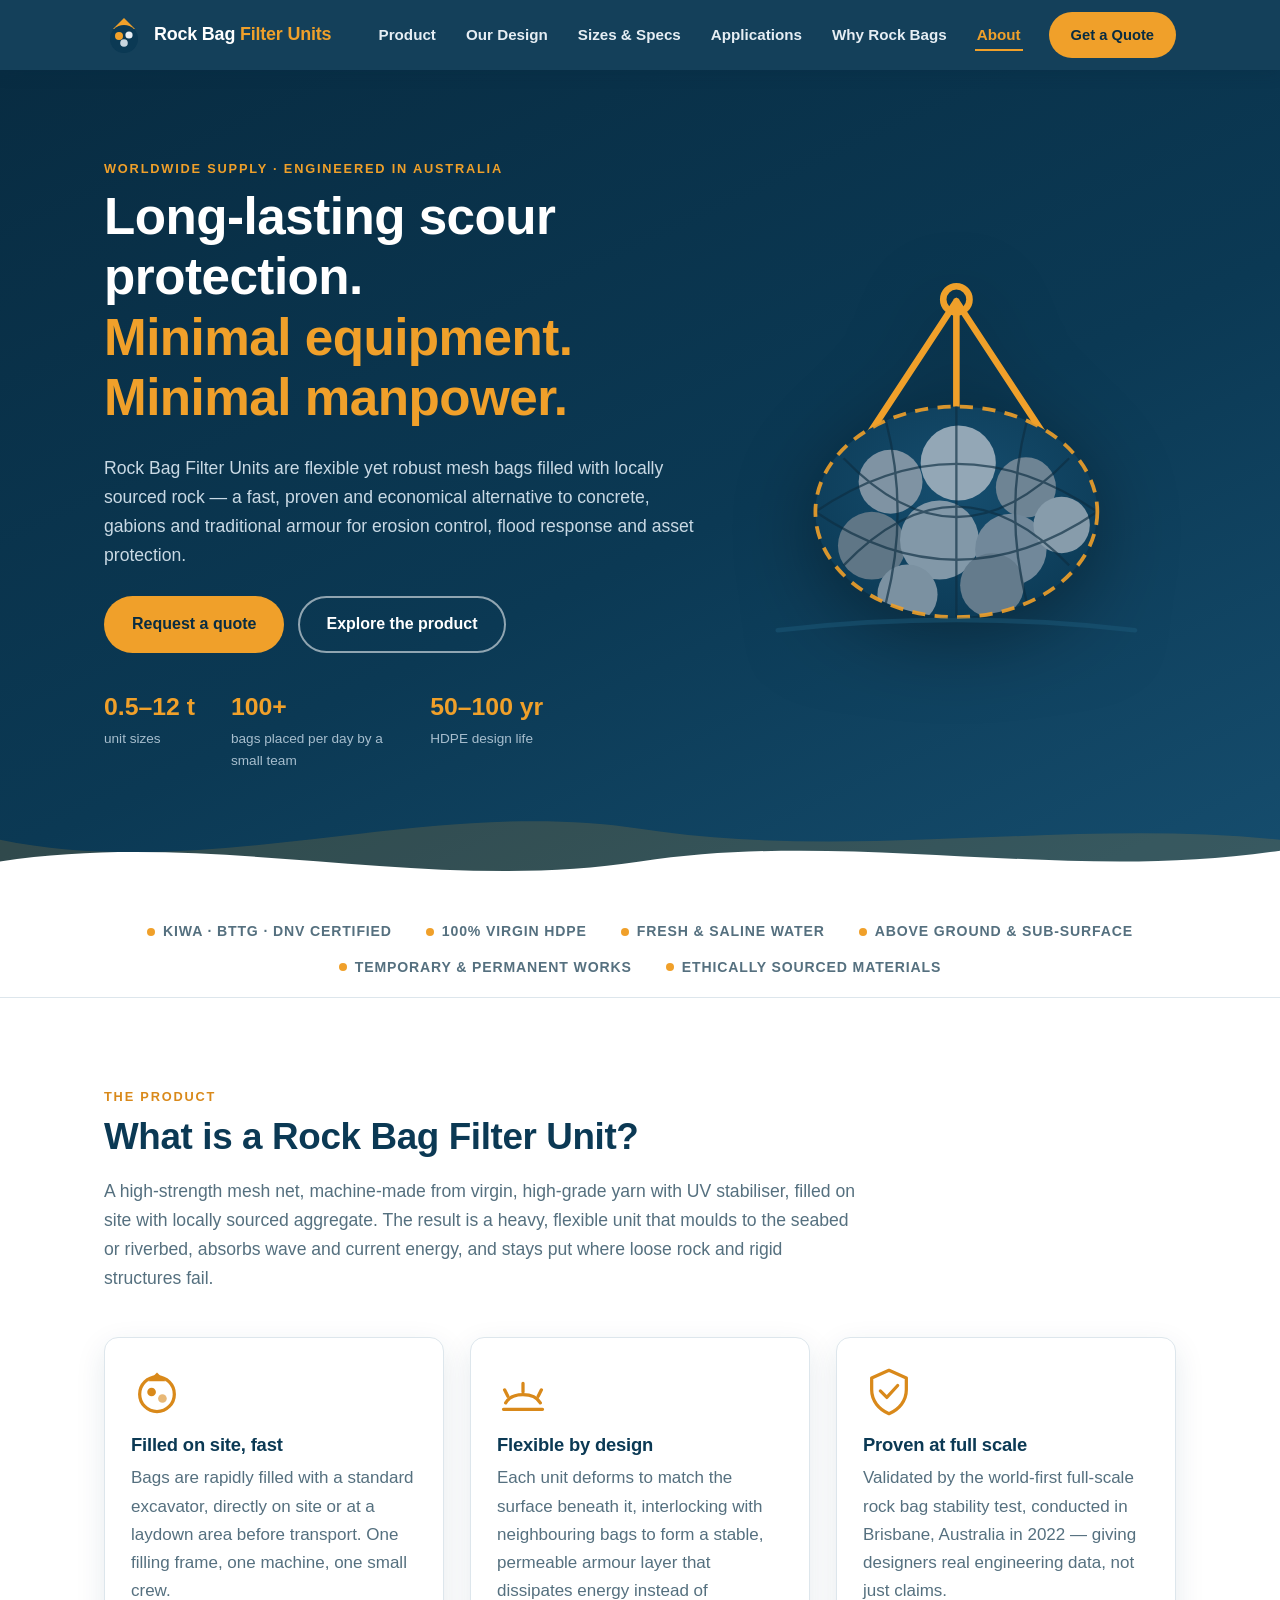
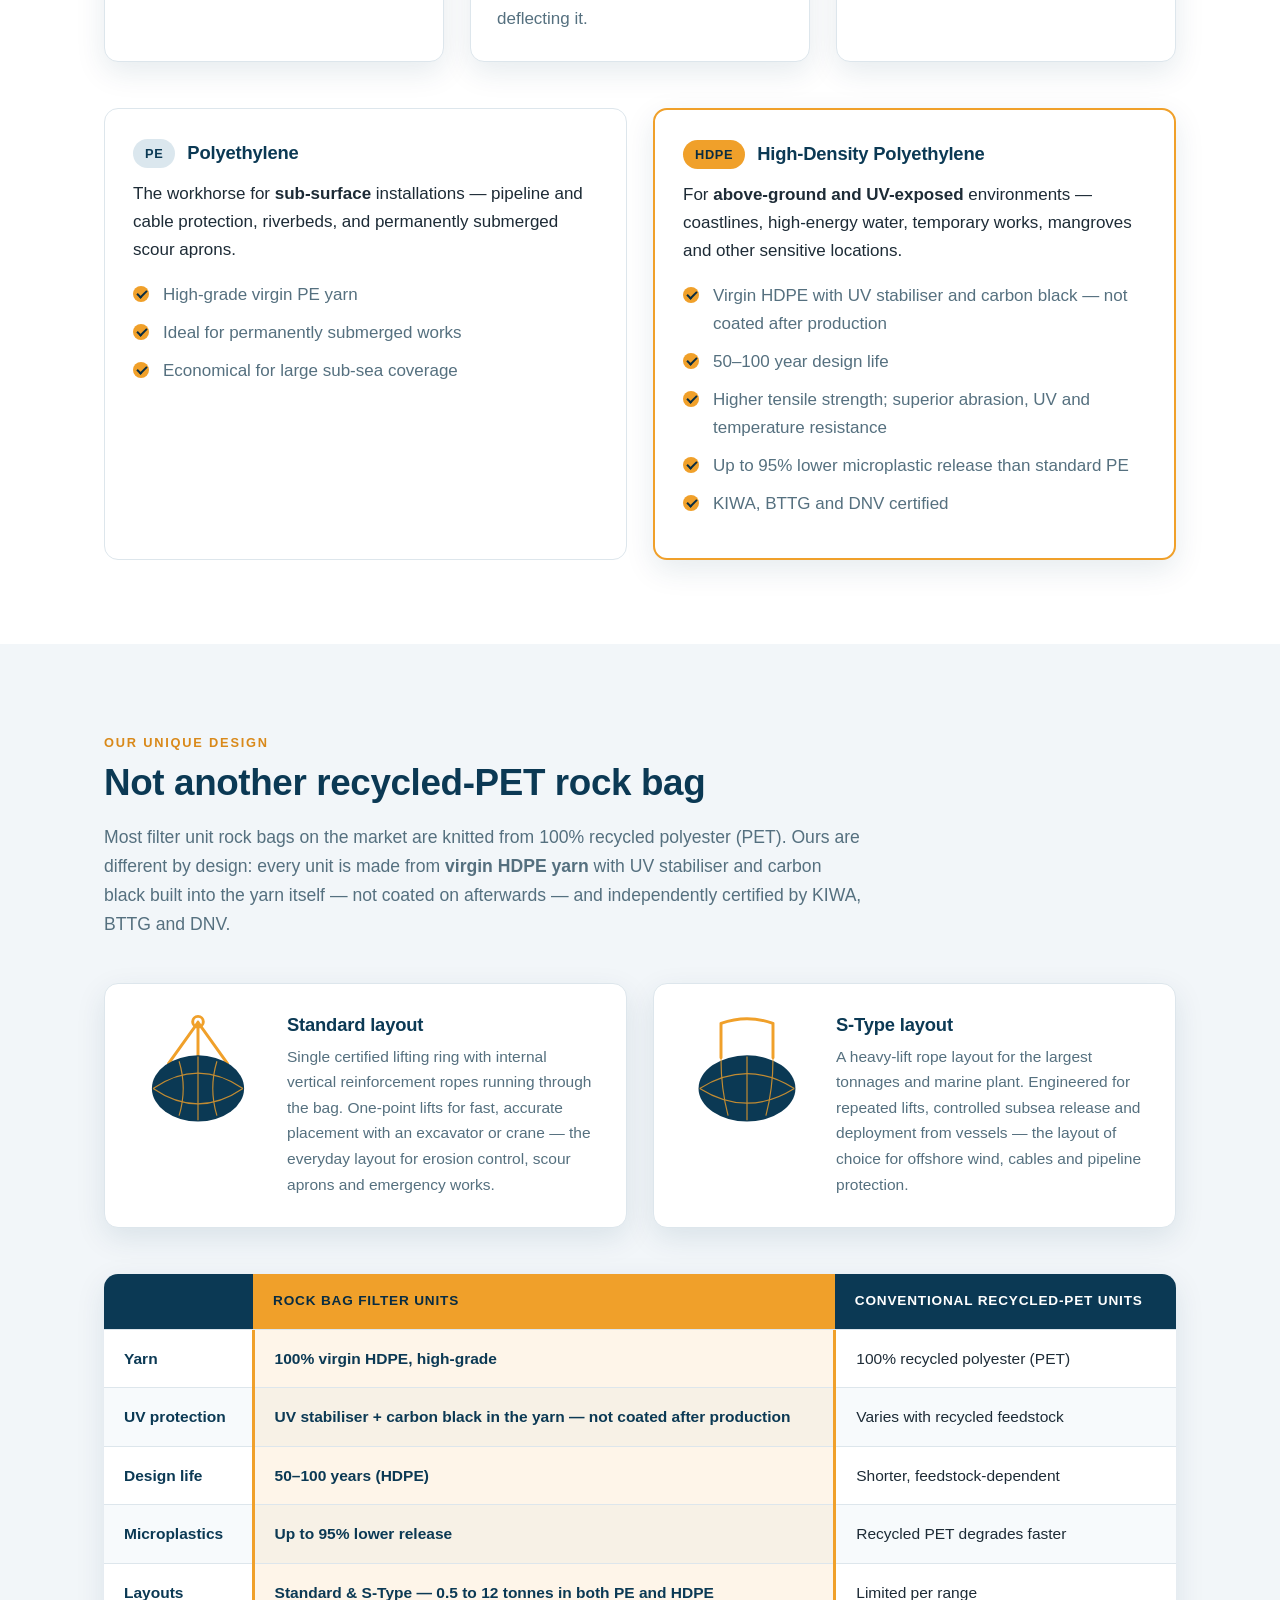
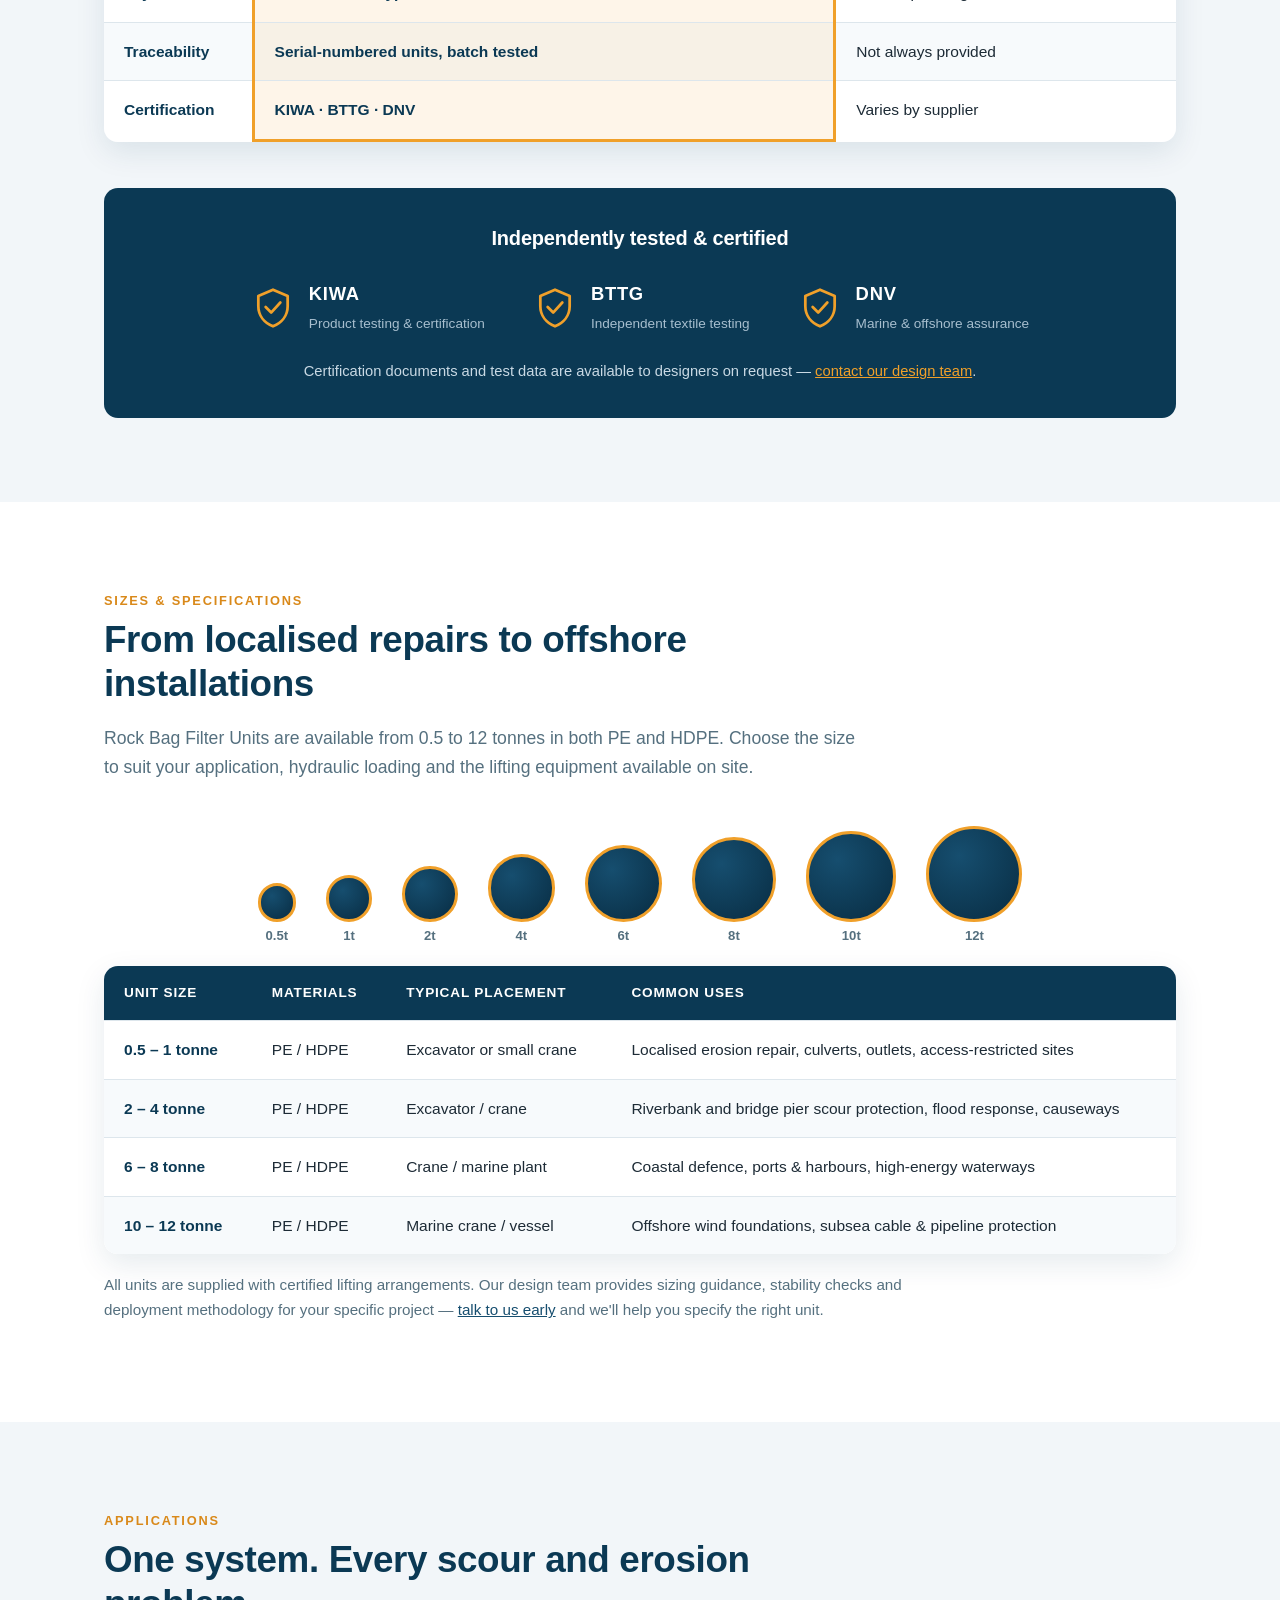
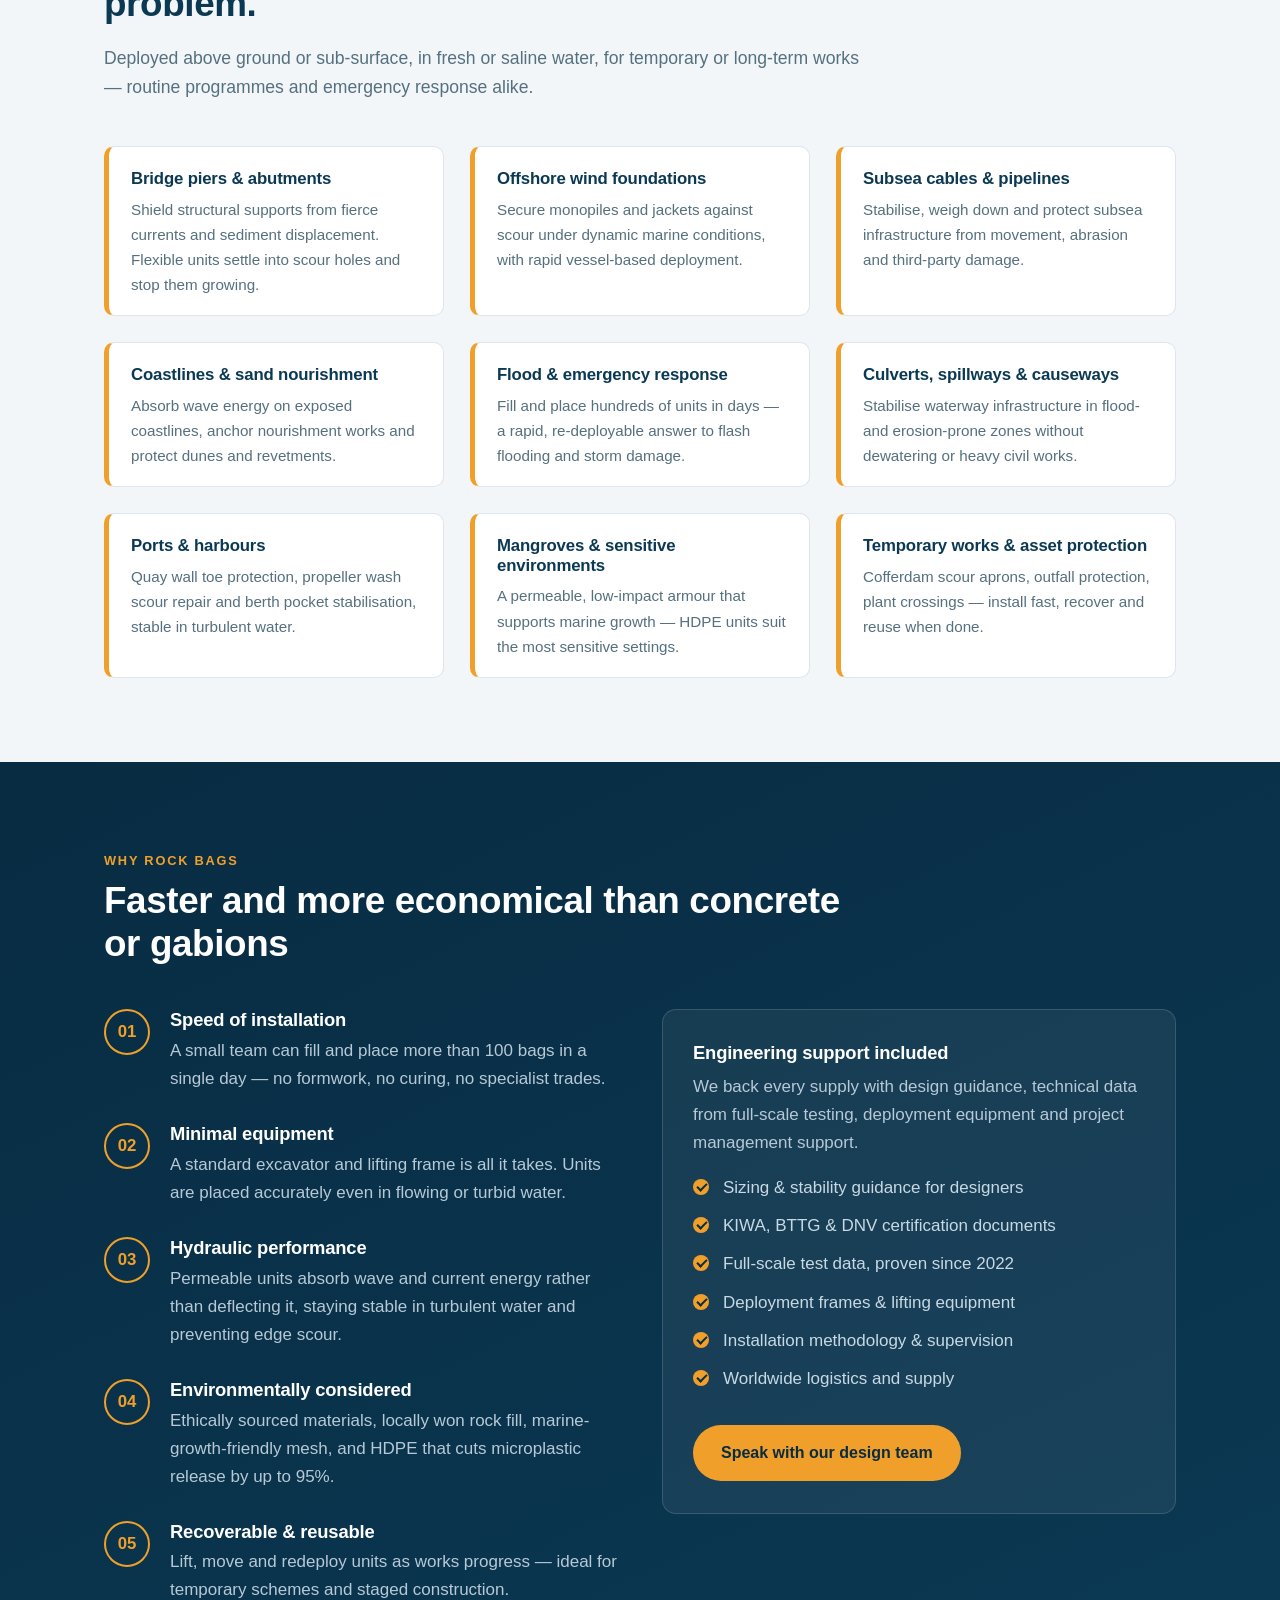
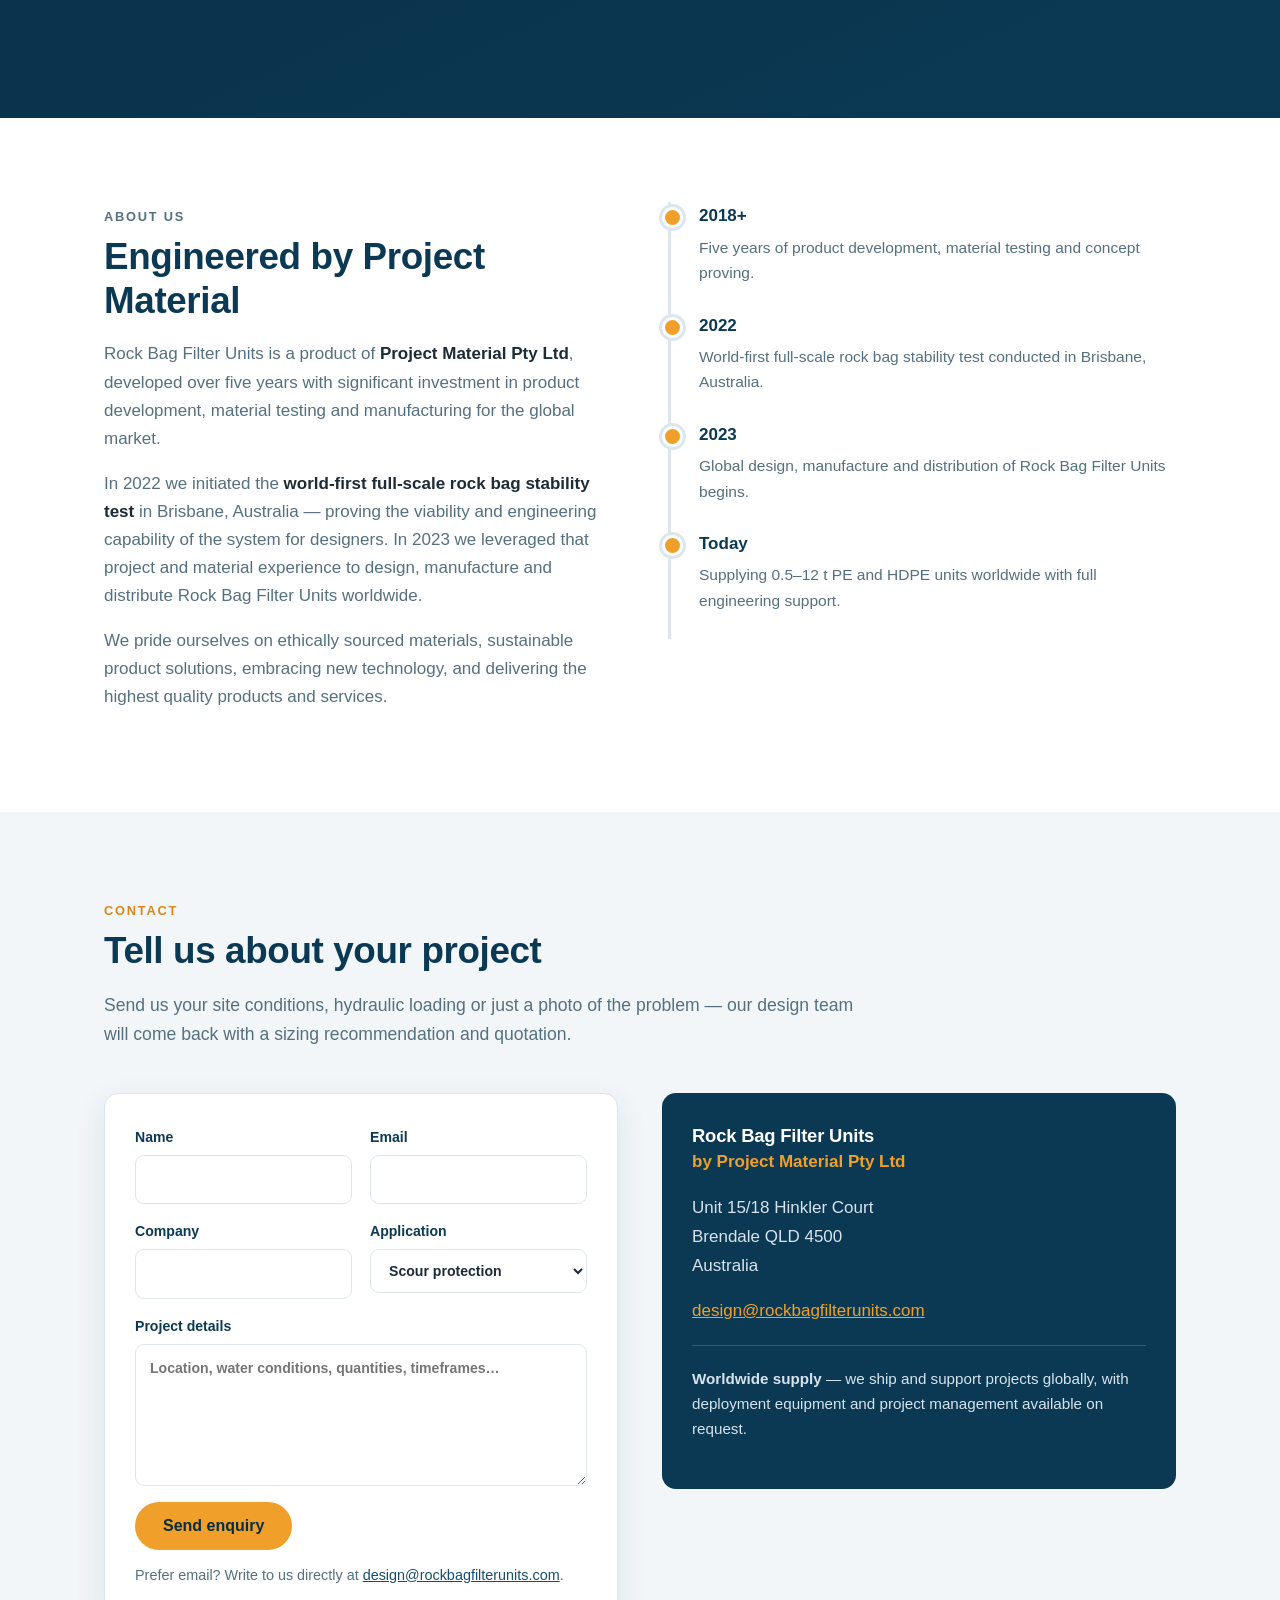
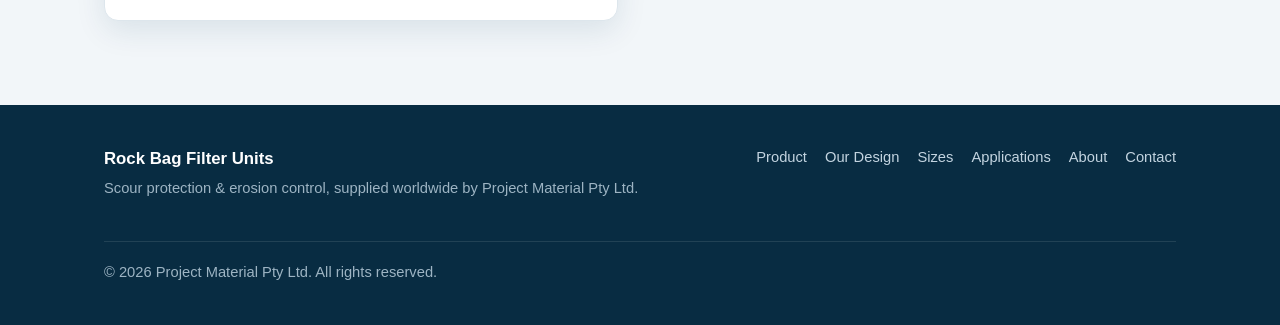
==== commit 2b3723d9: "Add unique-design section: virgin HDPE, two layouts, KIWA/BTTG/DNV certification Differentiate again" ====
--- a/index.html
+++ b/index.html
@@ -4,7 +4,7 @@
 <meta charset="UTF-8">
 <meta name="viewport" content="width=device-width, initial-scale=1.0">
 <title>Rock Bag Filter Units — Scour Protection &amp; Erosion Control | Worldwide Supply</title>
-<meta name="description" content="Rock Bag Filter Units deliver long-lasting scour protection and erosion control with minimal equipment and manpower. Available in 0.5–12 tonne PE and HDPE units. Engineered and supplied worldwide by Project Material Pty Ltd, Australia.">
+<meta name="description" content="Rock Bag Filter Units deliver long-lasting scour protection and erosion control with minimal equipment and manpower. Virgin HDPE units in Standard and S-Type layouts, 0.5–12 tonnes, KIWA, BTTG and DNV certified. Engineered and supplied worldwide by Project Material Pty Ltd, Australia.">
 <meta property="og:title" content="Rock Bag Filter Units — Scour Protection &amp; Erosion Control">
 <meta property="og:description" content="Flexible, robust rock bags for scour protection, erosion control, flood response and asset protection. 0.5–12 tonne units in PE and HDPE, supplied worldwide.">
 <meta property="og:type" content="website">
@@ -34,6 +34,7 @@
       </button>
       <ul id="nav-menu" class="nav-menu">
         <li><a href="#product">Product</a></li>
+        <li><a href="#design">Our Design</a></li>
         <li><a href="#sizes">Sizes &amp; Specs</a></li>
         <li><a href="#applications">Applications</a></li>
         <li><a href="#advantages">Why Rock Bags</a></li>
@@ -113,10 +114,11 @@
 <!-- ============ TRUST BAR ============ -->
 <section class="trustbar" aria-label="Suitable environments">
   <div class="container trustbar-inner">
+    <span>KIWA · BTTG · DNV certified</span>
+    <span>100% virgin HDPE</span>
     <span>Fresh &amp; saline water</span>
     <span>Above ground &amp; sub-surface</span>
     <span>Temporary &amp; permanent works</span>
-    <span>Stable in turbulent water</span>
     <span>Ethically sourced materials</span>
   </div>
 </section>
@@ -171,14 +173,95 @@
           <li>50–100 year design life</li>
           <li>Higher tensile strength; superior abrasion, UV and temperature resistance</li>
           <li>Up to 95% lower microplastic release than standard PE</li>
+          <li>KIWA, BTTG and DNV certified</li>
         </ul>
       </article>
     </div>
   </div>
 </section>
 
+<!-- ============ UNIQUE DESIGN ============ -->
+<section class="section section-alt" id="design">
+  <div class="container">
+    <div class="section-head">
+      <p class="eyebrow">Our unique design</p>
+      <h2>Not another recycled-PET rock bag</h2>
+      <p class="section-lead">Most filter unit rock bags on the market are knitted from 100% recycled polyester (PET). Ours are different by design: every unit is made from <strong>virgin HDPE yarn</strong> with UV stabiliser and carbon black built into the yarn itself — not coated on afterwards — and independently certified by KIWA, BTTG and DNV.</p>
+    </div>
+
+    <div class="grid grid-2 layout-grid">
+      <article class="layout-card">
+        <div class="layout-art" aria-hidden="true">
+          <svg viewBox="0 0 220 190">
+            <path d="M110 14 L60 84 M110 14 L160 84 M110 14 L110 80" stroke="var(--accent)" stroke-width="5" stroke-linecap="round" fill="none"/>
+            <circle cx="110" cy="13" r="9" fill="none" stroke="var(--accent)" stroke-width="5"/>
+            <ellipse cx="110" cy="126" rx="78" ry="56" fill="var(--navy)"/>
+            <g stroke="#f0a02a" stroke-width="2" fill="none" opacity=".8">
+              <path d="M110 72 V180 M78 80 Q92 126 78 172 M142 80 Q128 126 142 172"/>
+              <path d="M34 126 Q110 74 186 126 M34 126 Q110 178 186 126"/>
+            </g>
+          </svg>
+        </div>
+        <h3>Standard layout</h3>
+        <p>Single certified lifting ring with internal vertical reinforcement ropes running through the bag. One-point lifts for fast, accurate placement with an excavator or crane — the everyday layout for erosion control, scour aprons and emergency works.</p>
+      </article>
+      <article class="layout-card">
+        <div class="layout-art" aria-hidden="true">
+          <svg viewBox="0 0 220 190">
+            <path d="M66 16 L66 74 M154 16 L154 74 M66 16 Q110 0 154 16" stroke="var(--accent)" stroke-width="5" stroke-linecap="round" fill="none"/>
+            <ellipse cx="110" cy="126" rx="82" ry="56" fill="var(--navy)"/>
+            <g stroke="#f0a02a" stroke-width="2" fill="none" opacity=".8">
+              <path d="M66 76 Q66 126 78 172 M154 76 Q154 126 142 172 M110 72 V180"/>
+              <path d="M30 126 Q110 76 190 126 M30 126 Q110 176 190 126"/>
+            </g>
+          </svg>
+        </div>
+        <h3>S-Type layout</h3>
+        <p>A heavy-lift rope layout for the largest tonnages and marine plant. Engineered for repeated lifts, controlled subsea release and deployment from vessels — the layout of choice for offshore wind, cables and pipeline protection.</p>
+      </article>
+    </div>
+
+    <div class="table-wrap compare-wrap">
+      <table class="spec-table compare-table">
+        <caption class="visually-hidden">Rock Bag Filter Units compared with conventional recycled-PET filter units</caption>
+        <thead>
+          <tr><th scope="col">&nbsp;</th><th scope="col" class="compare-us">Rock Bag Filter Units</th><th scope="col">Conventional recycled-PET units</th></tr>
+        </thead>
+        <tbody>
+          <tr><th scope="row">Yarn</th><td class="compare-us">100% virgin HDPE, high-grade</td><td>100% recycled polyester (PET)</td></tr>
+          <tr><th scope="row">UV protection</th><td class="compare-us">UV stabiliser + carbon black in the yarn — not coated after production</td><td>Varies with recycled feedstock</td></tr>
+          <tr><th scope="row">Design life</th><td class="compare-us">50–100 years (HDPE)</td><td>Shorter, feedstock-dependent</td></tr>
+          <tr><th scope="row">Microplastics</th><td class="compare-us">Up to 95% lower release</td><td>Recycled PET degrades faster</td></tr>
+          <tr><th scope="row">Layouts</th><td class="compare-us">Standard &amp; S-Type — 0.5 to 12 tonnes in both PE and HDPE</td><td>Limited per range</td></tr>
+          <tr><th scope="row">Traceability</th><td class="compare-us">Serial-numbered units, batch tested</td><td>Not always provided</td></tr>
+          <tr><th scope="row">Certification</th><td class="compare-us">KIWA · BTTG · DNV</td><td>Varies by supplier</td></tr>
+        </tbody>
+      </table>
+    </div>
+
+    <div class="cert-strip" aria-label="Certifications">
+      <p class="cert-title">Independently tested &amp; certified</p>
+      <div class="cert-badges">
+        <div class="cert-badge">
+          <svg viewBox="0 0 48 48" aria-hidden="true"><path d="M24 4l16 7v11c0 10-6.5 18-16 22C14.5 40 8 32 8 22V11z" fill="none" stroke="currentColor" stroke-width="3" stroke-linejoin="round"/><path d="M16 23l6 6 10-11" fill="none" stroke="currentColor" stroke-width="3" stroke-linecap="round" stroke-linejoin="round"/></svg>
+          <div><strong>KIWA</strong><span>Product testing &amp; certification</span></div>
+        </div>
+        <div class="cert-badge">
+          <svg viewBox="0 0 48 48" aria-hidden="true"><path d="M24 4l16 7v11c0 10-6.5 18-16 22C14.5 40 8 32 8 22V11z" fill="none" stroke="currentColor" stroke-width="3" stroke-linejoin="round"/><path d="M16 23l6 6 10-11" fill="none" stroke="currentColor" stroke-width="3" stroke-linecap="round" stroke-linejoin="round"/></svg>
+          <div><strong>BTTG</strong><span>Independent textile testing</span></div>
+        </div>
+        <div class="cert-badge">
+          <svg viewBox="0 0 48 48" aria-hidden="true"><path d="M24 4l16 7v11c0 10-6.5 18-16 22C14.5 40 8 32 8 22V11z" fill="none" stroke="currentColor" stroke-width="3" stroke-linejoin="round"/><path d="M16 23l6 6 10-11" fill="none" stroke="currentColor" stroke-width="3" stroke-linecap="round" stroke-linejoin="round"/></svg>
+          <div><strong>DNV</strong><span>Marine &amp; offshore assurance</span></div>
+        </div>
+      </div>
+      <p class="cert-note">Certification documents and test data are available to designers on request — <a href="#contact">contact our design team</a>.</p>
+    </div>
+  </div>
+</section>
+
 <!-- ============ SIZES ============ -->
-<section class="section section-alt" id="sizes">
+<section class="section" id="sizes">
   <div class="container">
     <div class="section-head">
       <p class="eyebrow">Sizes &amp; specifications</p>
@@ -216,7 +299,7 @@
 </section>
 
 <!-- ============ APPLICATIONS ============ -->
-<section class="section" id="applications">
+<section class="section section-alt" id="applications">
   <div class="container">
     <div class="section-head">
       <p class="eyebrow">Applications</p>
@@ -299,6 +382,7 @@
         <p>We back every supply with design guidance, technical data from full-scale testing, deployment equipment and project management support.</p>
         <ul class="check-list check-list-light">
           <li>Sizing &amp; stability guidance for designers</li>
+          <li>KIWA, BTTG &amp; DNV certification documents</li>
           <li>Full-scale test data, proven since 2022</li>
           <li>Deployment frames &amp; lifting equipment</li>
           <li>Installation methodology &amp; supervision</li>
@@ -385,6 +469,7 @@
     </div>
     <nav aria-label="Footer">
       <a href="#product">Product</a>
+      <a href="#design">Our Design</a>
       <a href="#sizes">Sizes</a>
       <a href="#applications">Applications</a>
       <a href="#about">About</a>
--- a/css/style.css
+++ b/css/style.css
@@ -261,6 +261,57 @@
 }
 .check-list-light li { color: #c9d9e4; }
 
+/* ---------- Unique design ---------- */
+.layout-grid { margin-bottom: 46px; }
+.layout-card {
+  background: var(--card);
+  border: 1px solid var(--line);
+  border-radius: var(--radius);
+  padding: 30px 28px;
+  box-shadow: var(--shadow);
+  display: grid;
+  grid-template-columns: 130px 1fr;
+  gap: 8px 24px;
+  align-items: start;
+}
+.layout-card .layout-art { grid-row: span 2; }
+.layout-card h3 { margin-bottom: 0; align-self: end; }
+.layout-card p { margin: 0; color: var(--muted); font-size: 0.97rem; }
+
+.compare-wrap { margin-bottom: 46px; }
+.compare-table thead th.compare-us { background: var(--accent); color: var(--navy-deep); }
+.compare-table td.compare-us {
+  background: rgba(240, 160, 42, 0.10);
+  font-weight: 600; color: var(--navy);
+  border-left: 3px solid var(--accent);
+  border-right: 3px solid var(--accent);
+}
+.compare-table tbody tr:last-child td.compare-us { border-bottom: 3px solid var(--accent); }
+
+.cert-strip {
+  background: var(--navy);
+  border-radius: var(--radius);
+  padding: 34px 32px;
+  color: #c9d9e4;
+  text-align: center;
+}
+.cert-title {
+  color: #fff; font-weight: 800; font-size: 1.25rem;
+  margin: 0 0 24px; letter-spacing: -0.01em;
+}
+.cert-badges {
+  display: flex; flex-wrap: wrap; justify-content: center;
+  gap: 22px 48px; margin-bottom: 22px;
+}
+.cert-badge {
+  display: flex; align-items: center; gap: 14px; text-align: left;
+}
+.cert-badge svg { width: 44px; height: 44px; color: var(--accent); flex: none; }
+.cert-badge strong { display: block; color: #fff; font-size: 1.15rem; letter-spacing: 0.04em; }
+.cert-badge span { font-size: 0.85rem; color: #a7bece; }
+.cert-note { margin: 0; font-size: 0.92rem; }
+.cert-note a { color: var(--accent); }
+
 /* ---------- Sizes ---------- */
 .size-scale {
   display: flex; align-items: flex-end; justify-content: center;
@@ -434,6 +485,9 @@
   body { font-size: 16px; }
   .section { padding-block: 60px; }
   .grid-2, .grid-3, .material-compare, .form-row { grid-template-columns: 1fr; }
+  .layout-card { grid-template-columns: 1fr; }
+  .layout-card .layout-art { grid-row: auto; max-width: 150px; margin-inline: auto; }
+  .layout-card h3 { text-align: center; }
   .size-scale { flex-wrap: wrap; justify-content: flex-start; row-gap: 40px; }
 
   .nav-toggle { display: block; }
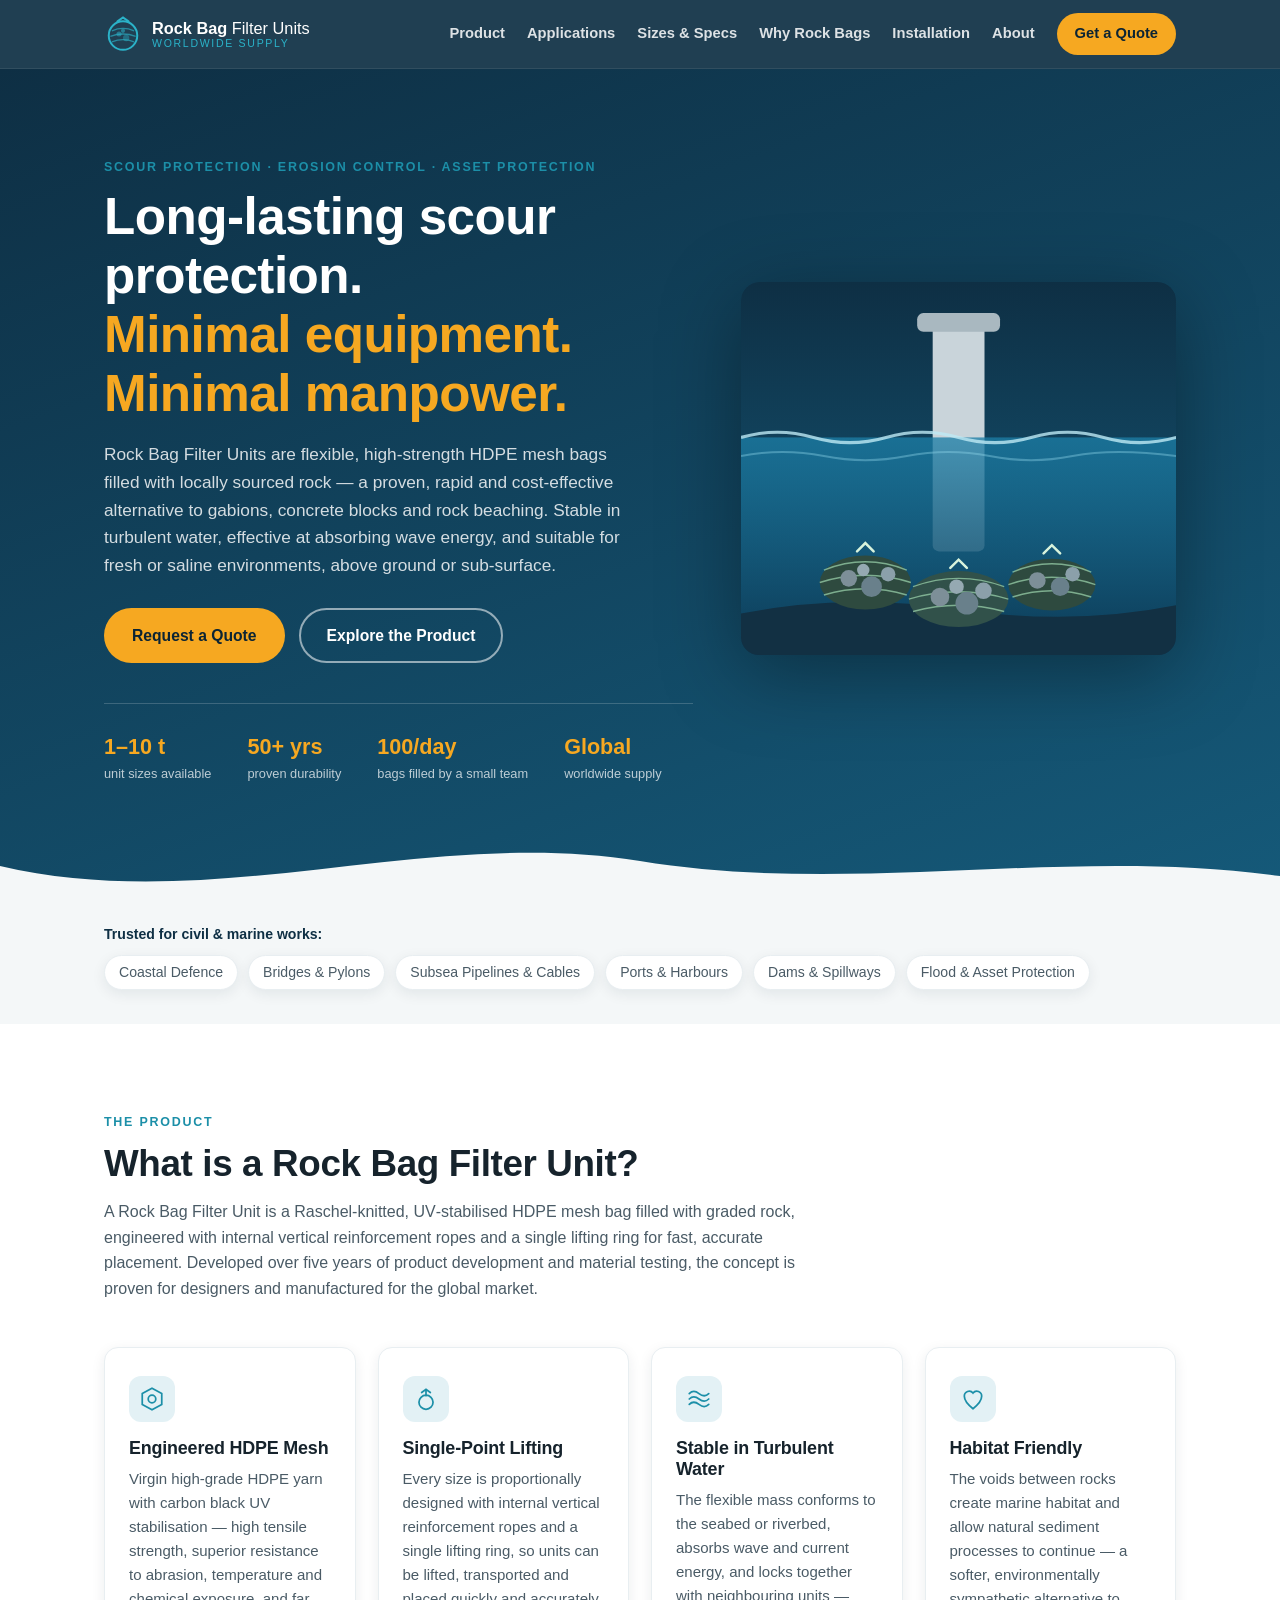
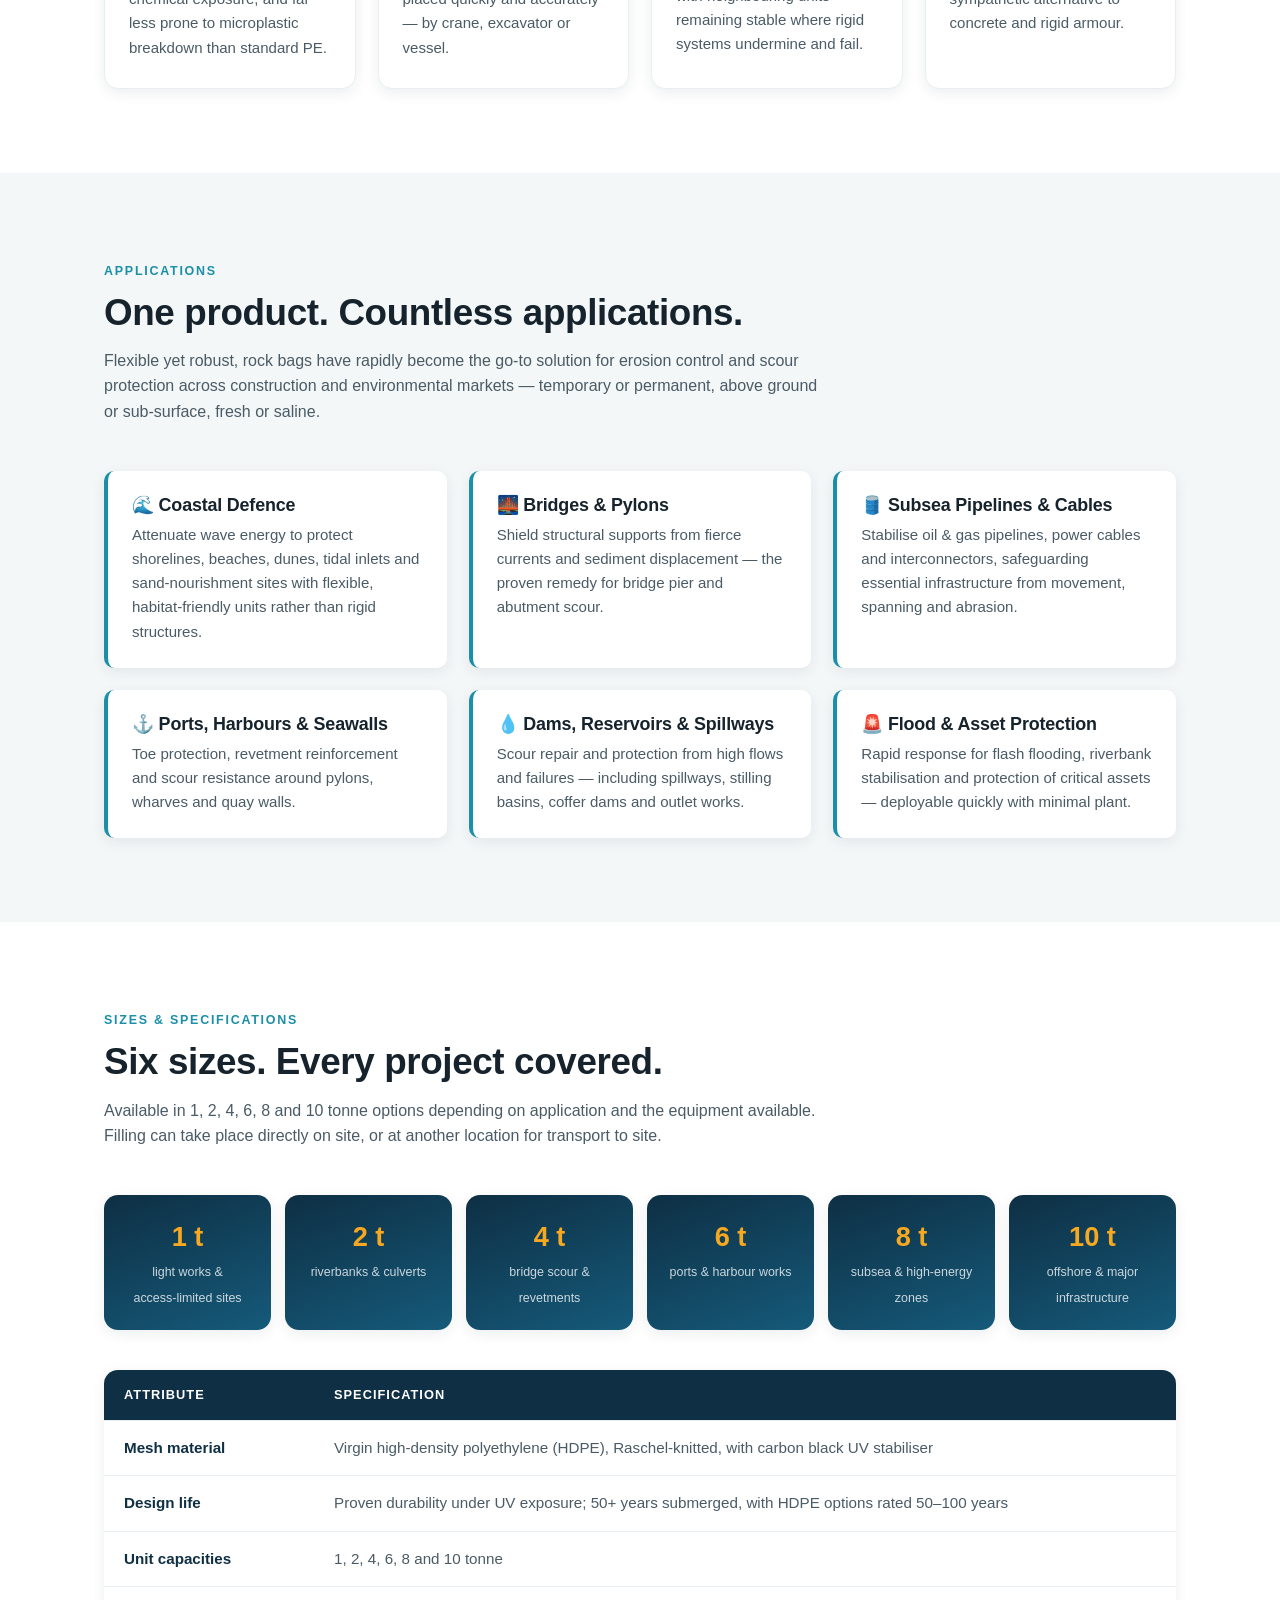
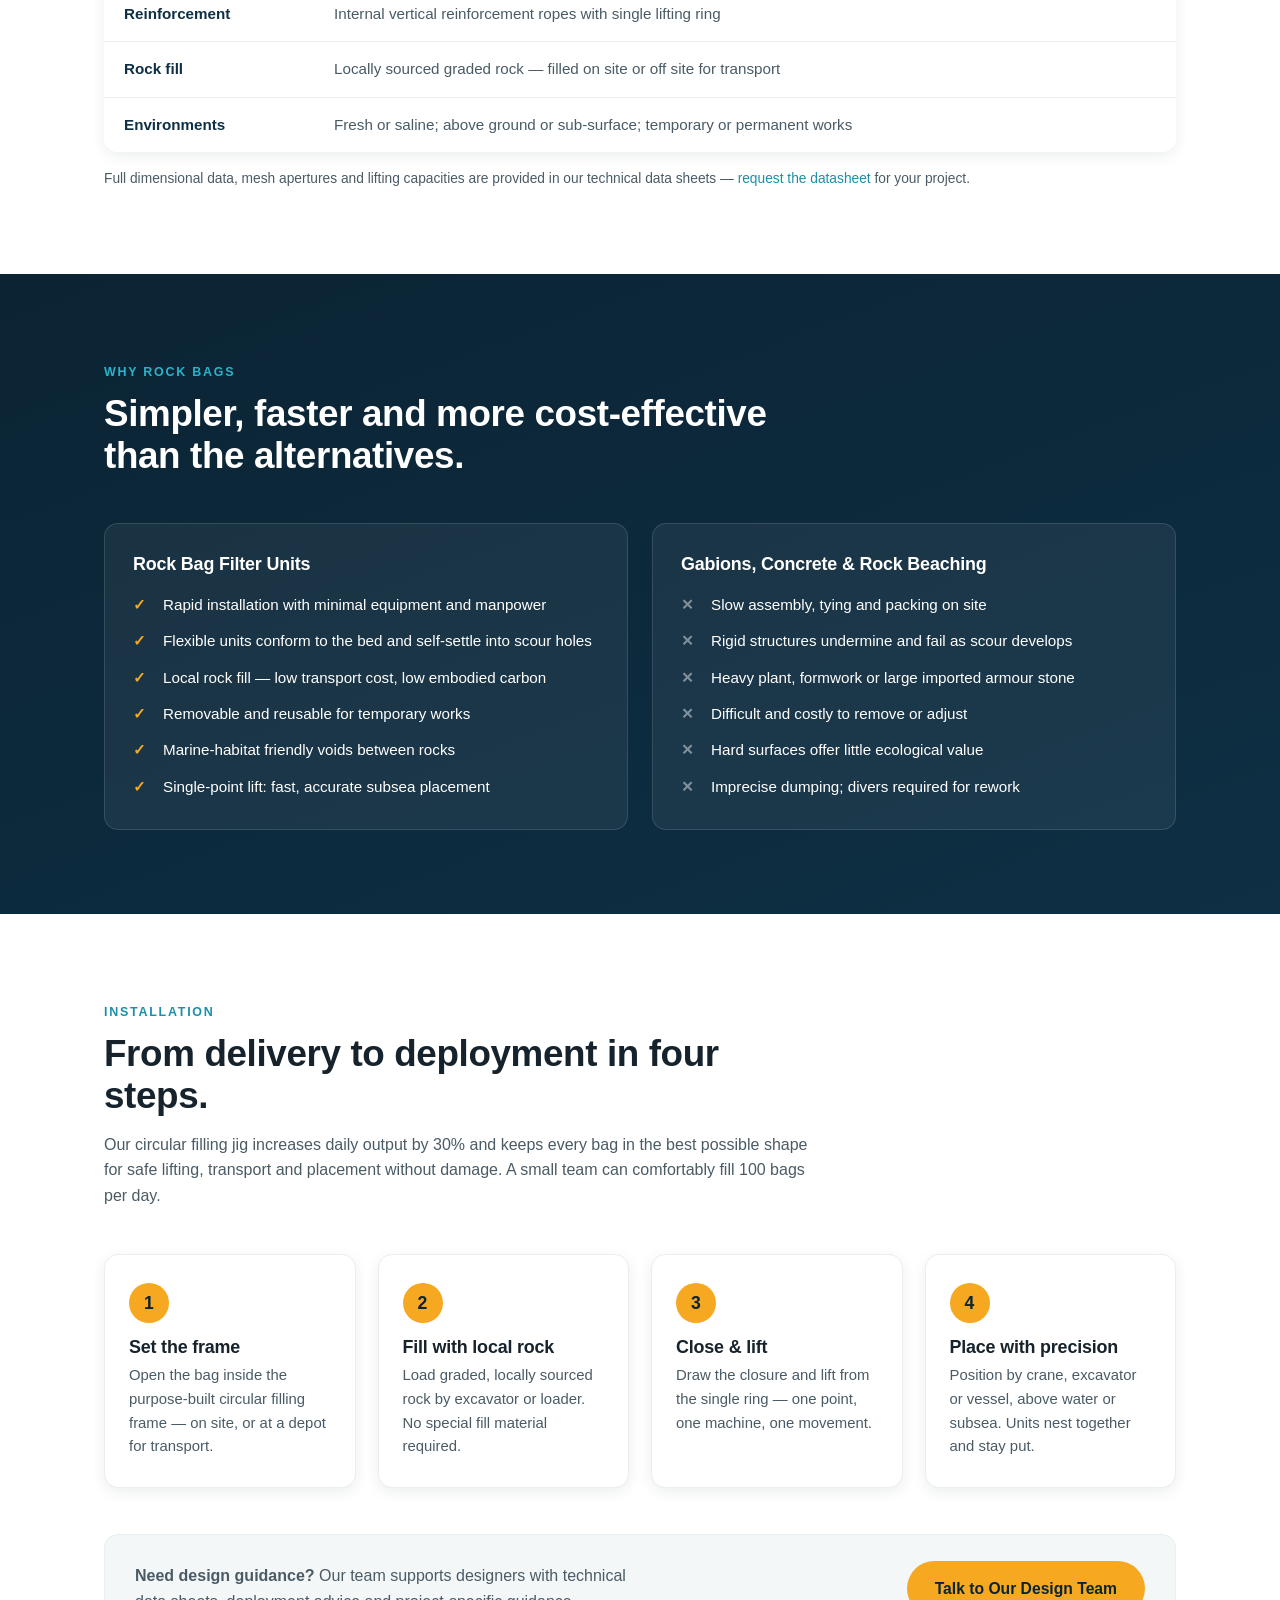
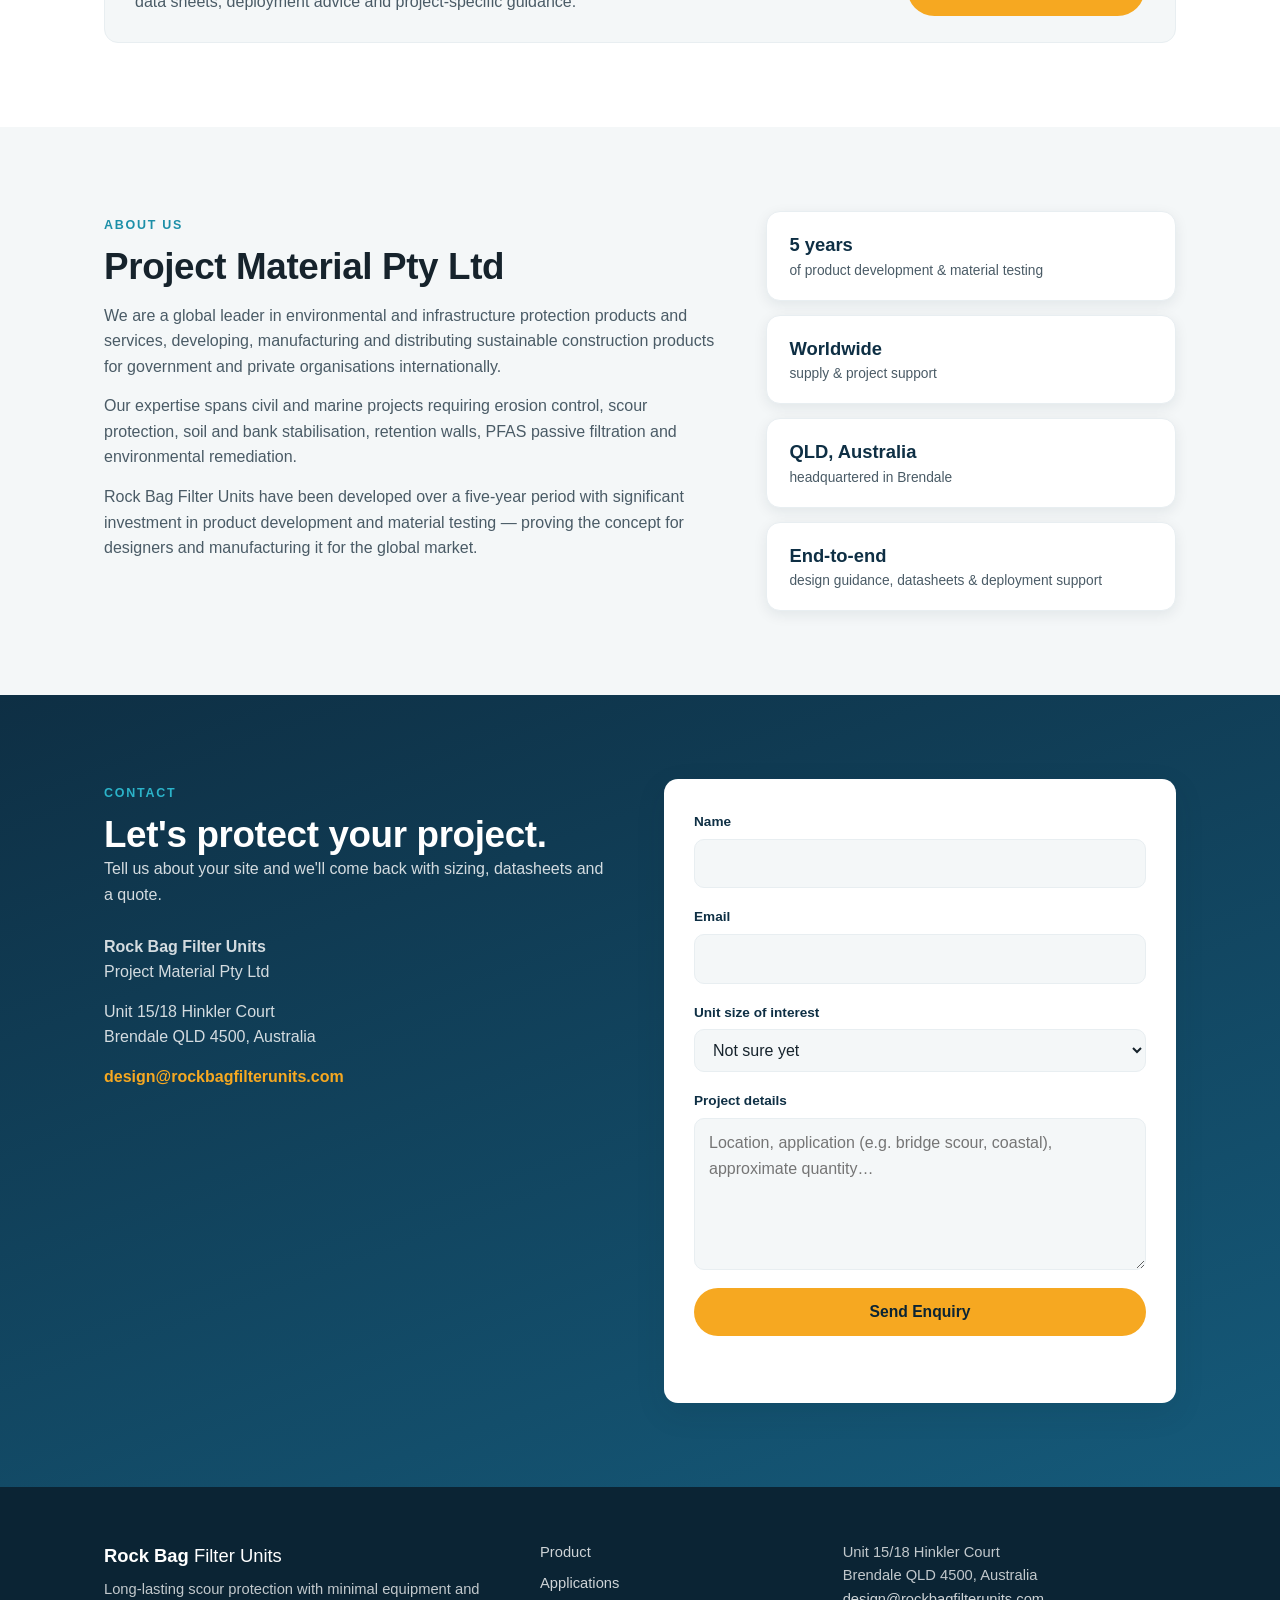
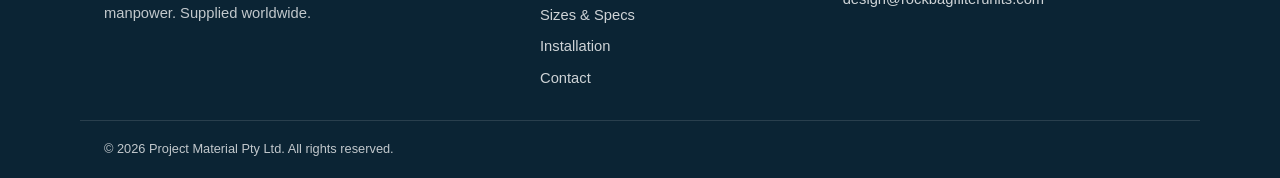
==== commit 98c1e612: "Rework Rock Bag Filter Units website as modern static site Rebuild the site from scratch as a depend" ====
--- a/index.html
+++ b/index.html
@@ -1,484 +1,440 @@
 <!DOCTYPE html>
 <html lang="en">
 <head>
-<meta charset="UTF-8">
-<meta name="viewport" content="width=device-width, initial-scale=1.0">
-<title>Rock Bag Filter Units — Scour Protection &amp; Erosion Control | Worldwide Supply</title>
-<meta name="description" content="Rock Bag Filter Units deliver long-lasting scour protection and erosion control with minimal equipment and manpower. Virgin HDPE units in Standard and S-Type layouts, 0.5–12 tonnes, KIWA, BTTG and DNV certified. Engineered and supplied worldwide by Project Material Pty Ltd, Australia.">
-<meta property="og:title" content="Rock Bag Filter Units — Scour Protection &amp; Erosion Control">
-<meta property="og:description" content="Flexible, robust rock bags for scour protection, erosion control, flood response and asset protection. 0.5–12 tonne units in PE and HDPE, supplied worldwide.">
-<meta property="og:type" content="website">
-<link rel="icon" href="data:image/svg+xml,%3Csvg xmlns='http://www.w3.org/2000/svg' viewBox='0 0 32 32'%3E%3Ccircle cx='16' cy='18' r='12' fill='%230b3954'/%3E%3Ccircle cx='12' cy='16' r='3.4' fill='%23f0a02a'/%3E%3Ccircle cx='20' cy='15' r='3' fill='%23e8edf2'/%3E%3Ccircle cx='16' cy='22' r='3.2' fill='%23c9d6df'/%3E%3Cpath d='M16 2 8 10h16z' fill='%23f0a02a'/%3E%3C/svg%3E">
-<link rel="stylesheet" href="css/style.css">
+  <meta charset="UTF-8">
+  <meta name="viewport" content="width=device-width, initial-scale=1.0">
+  <title>Rock Bag Filter Units | Scour Protection &amp; Erosion Control — Worldwide Supply</title>
+  <meta name="description" content="Rock Bag Filter Units deliver long-lasting scour protection and erosion control with minimal equipment and manpower. HDPE mesh rock bags in 1–10 tonne sizes, supplied worldwide from Brendale, Queensland.">
+  <link rel="stylesheet" href="css/style.css">
+  <link rel="icon" href="data:image/svg+xml,<svg xmlns='http://www.w3.org/2000/svg' viewBox='0 0 100 100'><text y='.9em' font-size='90'>🪨</text></svg>">
 </head>
 <body>
 
-<a class="skip-link" href="#main">Skip to content</a>
-
-<header class="site-header" id="top">
-  <div class="container header-inner">
-    <a class="brand" href="#top" aria-label="Rock Bag Filter Units — home">
-      <svg class="brand-mark" viewBox="0 0 40 40" aria-hidden="true">
-        <path d="M20 3 9 14h22z" fill="var(--accent)"/>
-        <circle cx="20" cy="24" r="14" fill="var(--navy)"/>
-        <circle cx="15" cy="21" r="4" fill="var(--accent)"/>
-        <circle cx="25" cy="20" r="3.6" fill="#e8edf2"/>
-        <circle cx="20" cy="28" r="3.8" fill="#c9d6df"/>
-      </svg>
-      <span class="brand-text">Rock Bag<span> Filter Units</span></span>
-    </a>
-    <nav class="site-nav" aria-label="Main navigation">
-      <button class="nav-toggle" aria-expanded="false" aria-controls="nav-menu">
-        <span class="nav-toggle-bar"></span><span class="nav-toggle-bar"></span><span class="nav-toggle-bar"></span>
-        <span class="visually-hidden">Menu</span>
+  <!-- ============ HEADER ============ -->
+  <header class="site-header" id="top">
+    <div class="container header-inner">
+      <a href="#top" class="brand" aria-label="Rock Bag Filter Units — home">
+        <svg class="brand-mark" viewBox="0 0 48 48" aria-hidden="true">
+          <circle cx="24" cy="26" r="18" fill="none" stroke="currentColor" stroke-width="2.5"/>
+          <path d="M10 20 Q24 14 38 20 M8 27 Q24 21 40 27 M10 34 Q24 28 38 34" fill="none" stroke="currentColor" stroke-width="1.6" opacity=".65"/>
+          <path d="M17 8 L24 3 L31 8" fill="none" stroke="currentColor" stroke-width="2.5" stroke-linecap="round"/>
+          <circle cx="19" cy="24" r="3.2" fill="currentColor" opacity=".5"/>
+          <circle cx="28" cy="29" r="4" fill="currentColor" opacity=".4"/>
+          <circle cx="24" cy="20" r="2.6" fill="currentColor" opacity=".55"/>
+        </svg>
+        <span class="brand-text">
+          <strong>Rock Bag</strong> Filter Units
+          <small>Worldwide Supply</small>
+        </span>
+      </a>
+
+      <nav class="site-nav" id="site-nav" aria-label="Main navigation">
+        <a href="#product">Product</a>
+        <a href="#applications">Applications</a>
+        <a href="#sizes">Sizes &amp; Specs</a>
+        <a href="#why">Why Rock Bags</a>
+        <a href="#installation">Installation</a>
+        <a href="#about">About</a>
+        <a href="#contact" class="nav-cta">Get a Quote</a>
+      </nav>
+
+      <button class="nav-toggle" id="nav-toggle" aria-label="Toggle menu" aria-expanded="false" aria-controls="site-nav">
+        <span></span><span></span><span></span>
       </button>
-      <ul id="nav-menu" class="nav-menu">
-        <li><a href="#product">Product</a></li>
-        <li><a href="#design">Our Design</a></li>
-        <li><a href="#sizes">Sizes &amp; Specs</a></li>
-        <li><a href="#applications">Applications</a></li>
-        <li><a href="#advantages">Why Rock Bags</a></li>
-        <li><a href="#about">About</a></li>
-        <li><a class="btn btn-accent btn-sm" href="#contact">Get a Quote</a></li>
-      </ul>
-    </nav>
-  </div>
-</header>
-
-<main id="main">
-
-<!-- ============ HERO ============ -->
-<section class="hero">
-  <div class="hero-waves" aria-hidden="true">
-    <svg viewBox="0 0 1440 190" preserveAspectRatio="none">
-      <path class="wave wave-1" d="M0,96 C240,160 480,32 720,80 C960,128 1200,64 1440,96 L1440,190 L0,190 Z"/>
-      <path class="wave wave-2" d="M0,128 C240,80 480,176 720,128 C960,80 1200,160 1440,112 L1440,190 L0,190 Z"/>
-    </svg>
-  </div>
-  <div class="container hero-inner">
-    <div class="hero-copy">
-      <p class="eyebrow">Worldwide supply · Engineered in Australia</p>
-      <h1>Long-lasting scour protection.<br><span class="accent-text">Minimal equipment. Minimal manpower.</span></h1>
-      <p class="lead">Rock Bag Filter Units are flexible yet robust mesh bags filled with locally sourced rock — a fast, proven and economical alternative to concrete, gabions and traditional armour for erosion control, flood response and asset protection.</p>
-      <div class="hero-cta">
-        <a class="btn btn-accent" href="#contact">Request a quote</a>
-        <a class="btn btn-ghost" href="#product">Explore the product</a>
-      </div>
-      <ul class="hero-stats" aria-label="Key facts">
-        <li><strong>0.5–12&nbsp;t</strong><span>unit sizes</span></li>
-        <li><strong>100+</strong><span>bags placed per day by a small team</span></li>
-        <li><strong>50–100&nbsp;yr</strong><span>HDPE design life</span></li>
-      </ul>
     </div>
-    <div class="hero-art" aria-hidden="true">
-      <!-- Stylised rock bag illustration -->
-      <svg viewBox="0 0 420 400" class="rockbag-svg">
-        <defs>
-          <radialGradient id="bagGlow" cx="50%" cy="40%" r="70%">
-            <stop offset="0%" stop-color="#164e6f"/>
-            <stop offset="100%" stop-color="#0b3954"/>
-          </radialGradient>
-          <clipPath id="bagClip"><ellipse cx="210" cy="252" rx="150" ry="112"/></clipPath>
-        </defs>
-        <!-- lifting rope -->
-        <path d="M210 28 L118 168 M210 28 L302 168 M210 28 L210 160" stroke="#f0a02a" stroke-width="7" stroke-linecap="round" fill="none"/>
-        <circle cx="210" cy="26" r="14" fill="none" stroke="#f0a02a" stroke-width="7"/>
-        <!-- bag body -->
-        <ellipse cx="210" cy="252" rx="150" ry="112" fill="url(#bagGlow)"/>
-        <!-- rocks -->
-        <g clip-path="url(#bagClip)">
-          <circle cx="140" cy="220" r="34" fill="#7f93a3"/>
-          <circle cx="212" cy="200" r="40" fill="#93a7b6"/>
-          <circle cx="284" cy="226" r="32" fill="#6e8494"/>
-          <circle cx="120" cy="288" r="36" fill="#5f7686"/>
-          <circle cx="192" cy="282" r="42" fill="#8298a8"/>
-          <circle cx="268" cy="292" r="38" fill="#71889a"/>
-          <circle cx="322" cy="266" r="30" fill="#879cab"/>
-          <circle cx="248" cy="330" r="34" fill="#647b8c"/>
-          <circle cx="158" cy="340" r="32" fill="#7b91a1"/>
-        </g>
-        <!-- mesh -->
-        <g stroke="#0d2e42" stroke-width="2.5" fill="none" opacity=".65">
-          <path d="M60 252 Q210 150 360 252 M60 252 Q210 354 360 252"/>
-          <path d="M90 195 Q210 320 330 195 M90 309 Q210 184 330 309"/>
-          <path d="M210 140 V364 M135 155 Q160 252 135 349 M285 155 Q260 252 285 349"/>
-        </g>
-        <ellipse cx="210" cy="252" rx="150" ry="112" fill="none" stroke="#f0a02a" stroke-width="4" stroke-dasharray="14 10" opacity=".9"/>
-        <!-- ground -->
-        <path d="M20 378 Q210 356 400 378" stroke="#1c5a7a" stroke-width="5" fill="none" opacity=".5" stroke-linecap="round"/>
-      </svg>
-    </div>
-  </div>
-</section>
-
-<!-- ============ TRUST BAR ============ -->
-<section class="trustbar" aria-label="Suitable environments">
-  <div class="container trustbar-inner">
-    <span>KIWA · BTTG · DNV certified</span>
-    <span>100% virgin HDPE</span>
-    <span>Fresh &amp; saline water</span>
-    <span>Above ground &amp; sub-surface</span>
-    <span>Temporary &amp; permanent works</span>
-    <span>Ethically sourced materials</span>
-  </div>
-</section>
-
-<!-- ============ PRODUCT ============ -->
-<section class="section" id="product">
-  <div class="container">
-    <div class="section-head">
-      <p class="eyebrow">The product</p>
-      <h2>What is a Rock Bag Filter Unit?</h2>
-      <p class="section-lead">A high-strength mesh net, machine-made from virgin, high-grade yarn with UV stabiliser, filled on site with locally sourced aggregate. The result is a heavy, flexible unit that moulds to the seabed or riverbed, absorbs wave and current energy, and stays put where loose rock and rigid structures fail.</p>
-    </div>
-    <div class="grid grid-3">
-      <article class="card">
-        <div class="card-icon" aria-hidden="true">
-          <svg viewBox="0 0 48 48"><circle cx="24" cy="26" r="16" fill="none" stroke="currentColor" stroke-width="3"/><path d="M24 6l-8 8h16z" fill="currentColor"/><circle cx="19" cy="24" r="4" fill="currentColor"/><circle cx="29" cy="30" r="4" fill="currentColor" opacity=".6"/></svg>
-        </div>
-        <h3>Filled on site, fast</h3>
-        <p>Bags are rapidly filled with a standard excavator, directly on site or at a laydown area before transport. One filling frame, one machine, one small crew.</p>
-      </article>
-      <article class="card">
-        <div class="card-icon" aria-hidden="true">
-          <svg viewBox="0 0 48 48"><path d="M8 34c6-10 26-10 32 0" fill="none" stroke="currentColor" stroke-width="3" stroke-linecap="round"/><path d="M6 40h36M10 28l-3-6m31 6 3-6M24 24v-8" stroke="currentColor" stroke-width="3" stroke-linecap="round"/></svg>
-        </div>
-        <h3>Flexible by design</h3>
-        <p>Each unit deforms to match the surface beneath it, interlocking with neighbouring bags to form a stable, permeable armour layer that dissipates energy instead of deflecting it.</p>
-      </article>
-      <article class="card">
-        <div class="card-icon" aria-hidden="true">
-          <svg viewBox="0 0 48 48"><path d="M24 4l16 7v11c0 10-6.5 18-16 22C14.5 40 8 32 8 22V11z" fill="none" stroke="currentColor" stroke-width="3" stroke-linejoin="round"/><path d="M16 23l6 6 10-11" fill="none" stroke="currentColor" stroke-width="3" stroke-linecap="round" stroke-linejoin="round"/></svg>
-        </div>
-        <h3>Proven at full scale</h3>
-        <p>Validated by the world-first full-scale rock bag stability test, conducted in Brisbane, Australia in 2022 — giving designers real engineering data, not just claims.</p>
-      </article>
-    </div>
-
-    <div class="material-compare">
-      <article class="material-card">
-        <header><span class="tag tag-pe">PE</span><h3>Polyethylene</h3></header>
-        <p>The workhorse for <strong>sub-surface</strong> installations — pipeline and cable protection, riverbeds, and permanently submerged scour aprons.</p>
-        <ul class="check-list">
-          <li>High-grade virgin PE yarn</li>
-          <li>Ideal for permanently submerged works</li>
-          <li>Economical for large sub-sea coverage</li>
-        </ul>
-      </article>
-      <article class="material-card material-card-featured">
-        <header><span class="tag tag-hdpe">HDPE</span><h3>High-Density Polyethylene</h3></header>
-        <p>For <strong>above-ground and UV-exposed</strong> environments — coastlines, high-energy water, temporary works, mangroves and other sensitive locations.</p>
-        <ul class="check-list">
-          <li>Virgin HDPE with UV stabiliser and carbon black — not coated after production</li>
-          <li>50–100 year design life</li>
-          <li>Higher tensile strength; superior abrasion, UV and temperature resistance</li>
-          <li>Up to 95% lower microplastic release than standard PE</li>
-          <li>KIWA, BTTG and DNV certified</li>
-        </ul>
-      </article>
-    </div>
-  </div>
-</section>
-
-<!-- ============ UNIQUE DESIGN ============ -->
-<section class="section section-alt" id="design">
-  <div class="container">
-    <div class="section-head">
-      <p class="eyebrow">Our unique design</p>
-      <h2>Not another recycled-PET rock bag</h2>
-      <p class="section-lead">Most filter unit rock bags on the market are knitted from 100% recycled polyester (PET). Ours are different by design: every unit is made from <strong>virgin HDPE yarn</strong> with UV stabiliser and carbon black built into the yarn itself — not coated on afterwards — and independently certified by KIWA, BTTG and DNV.</p>
-    </div>
-
-    <div class="grid grid-2 layout-grid">
-      <article class="layout-card">
-        <div class="layout-art" aria-hidden="true">
-          <svg viewBox="0 0 220 190">
-            <path d="M110 14 L60 84 M110 14 L160 84 M110 14 L110 80" stroke="var(--accent)" stroke-width="5" stroke-linecap="round" fill="none"/>
-            <circle cx="110" cy="13" r="9" fill="none" stroke="var(--accent)" stroke-width="5"/>
-            <ellipse cx="110" cy="126" rx="78" ry="56" fill="var(--navy)"/>
-            <g stroke="#f0a02a" stroke-width="2" fill="none" opacity=".8">
-              <path d="M110 72 V180 M78 80 Q92 126 78 172 M142 80 Q128 126 142 172"/>
-              <path d="M34 126 Q110 74 186 126 M34 126 Q110 178 186 126"/>
+  </header>
+
+  <main>
+
+    <!-- ============ HERO ============ -->
+    <section class="hero">
+      <div class="container hero-inner">
+        <div class="hero-copy reveal">
+          <p class="eyebrow">Scour Protection · Erosion Control · Asset Protection</p>
+          <h1>Long‑lasting scour protection.<br><span class="accent">Minimal equipment. Minimal manpower.</span></h1>
+          <p class="lead">
+            Rock Bag Filter Units are flexible, high‑strength HDPE mesh bags filled with locally
+            sourced rock — a proven, rapid and cost‑effective alternative to gabions, concrete
+            blocks and rock beaching. Stable in turbulent water, effective at absorbing wave
+            energy, and suitable for fresh or saline environments, above ground or sub‑surface.
+          </p>
+          <div class="hero-actions">
+            <a href="#contact" class="btn btn-primary">Request a Quote</a>
+            <a href="#product" class="btn btn-ghost">Explore the Product</a>
+          </div>
+          <ul class="hero-stats" aria-label="Key facts">
+            <li><strong>1–10 t</strong><span>unit sizes available</span></li>
+            <li><strong>50+ yrs</strong><span>proven durability</span></li>
+            <li><strong>100/day</strong><span>bags filled by a small team</span></li>
+            <li><strong>Global</strong><span>worldwide supply</span></li>
+          </ul>
+        </div>
+
+        <div class="hero-visual reveal" aria-hidden="true">
+          <svg viewBox="0 0 420 360" class="hero-svg" role="img" aria-label="Illustration of a rock bag filter unit protecting a bridge pier from scour">
+            <defs>
+              <linearGradient id="sky" x1="0" y1="0" x2="0" y2="1">
+                <stop offset="0" stop-color="#0e2f44"/><stop offset="1" stop-color="#155a7a"/>
+              </linearGradient>
+              <linearGradient id="sea" x1="0" y1="0" x2="0" y2="1">
+                <stop offset="0" stop-color="#1c7ea6" stop-opacity=".85"/><stop offset="1" stop-color="#0b3550"/>
+              </linearGradient>
+            </defs>
+            <rect x="0" y="0" width="420" height="360" rx="18" fill="url(#sky)"/>
+            <!-- pier -->
+            <rect x="185" y="40" width="50" height="220" rx="6" fill="#c9d4da"/>
+            <rect x="170" y="30" width="80" height="18" rx="6" fill="#a9b8c0"/>
+            <!-- water -->
+            <rect x="0" y="150" width="420" height="210" fill="url(#sea)" opacity=".9"/>
+            <path d="M0 150 Q35 140 70 150 T140 150 T210 150 T280 150 T350 150 T420 150" fill="none" stroke="#bfeaf5" stroke-width="3" opacity=".8"/>
+            <path d="M0 168 Q40 160 80 168 T160 168 T240 168 T320 168 T420 168" fill="none" stroke="#8fd4e8" stroke-width="2" opacity=".4"/>
+            <!-- seabed -->
+            <path d="M0 320 Q100 300 210 316 T420 312 L420 360 L0 360 Z" fill="#123043"/>
+            <!-- rock bags -->
+            <g class="bags">
+              <g transform="translate(120 268)">
+                <ellipse cx="0" cy="22" rx="44" ry="26" fill="#2e4a3f"/>
+                <path d="M-40 10 Q0 -6 40 10 M-44 22 Q0 8 44 22 M-40 34 Q0 22 40 34" stroke="#9fd8b0" stroke-width="1.4" fill="none" opacity=".7"/>
+                <circle cx="-16" cy="18" r="8" fill="#7d8f98"/><circle cx="6" cy="26" r="10" fill="#69808b"/><circle cx="22" cy="14" r="7" fill="#8ba0aa"/><circle cx="-2" cy="10" r="6" fill="#95a9b2"/>
+                <path d="M-8 -8 L0 -16 L8 -8" stroke="#d8f3dc" stroke-width="2.4" fill="none" stroke-linecap="round"/>
+              </g>
+              <g transform="translate(210 284)">
+                <ellipse cx="0" cy="22" rx="48" ry="27" fill="#31514a"/>
+                <path d="M-44 10 Q0 -6 44 10 M-48 22 Q0 8 48 22 M-44 34 Q0 22 44 34" stroke="#9fd8b0" stroke-width="1.4" fill="none" opacity=".7"/>
+                <circle cx="-18" cy="20" r="9" fill="#7d8f98"/><circle cx="8" cy="26" r="11" fill="#69808b"/><circle cx="24" cy="14" r="8" fill="#8ba0aa"/><circle cx="-2" cy="10" r="7" fill="#95a9b2"/>
+                <path d="M-8 -8 L0 -16 L8 -8" stroke="#d8f3dc" stroke-width="2.4" fill="none" stroke-linecap="round"/>
+              </g>
+              <g transform="translate(300 270)">
+                <ellipse cx="0" cy="22" rx="42" ry="25" fill="#2e4a3f"/>
+                <path d="M-38 10 Q0 -6 38 10 M-42 22 Q0 8 42 22 M-38 34 Q0 22 38 34" stroke="#9fd8b0" stroke-width="1.4" fill="none" opacity=".7"/>
+                <circle cx="-14" cy="18" r="8" fill="#7d8f98"/><circle cx="8" cy="24" r="9" fill="#69808b"/><circle cx="20" cy="12" r="7" fill="#8ba0aa"/>
+                <path d="M-8 -8 L0 -16 L8 -8" stroke="#d8f3dc" stroke-width="2.4" fill="none" stroke-linecap="round"/>
+              </g>
             </g>
           </svg>
         </div>
-        <h3>Standard layout</h3>
-        <p>Single certified lifting ring with internal vertical reinforcement ropes running through the bag. One-point lifts for fast, accurate placement with an excavator or crane — the everyday layout for erosion control, scour aprons and emergency works.</p>
-      </article>
-      <article class="layout-card">
-        <div class="layout-art" aria-hidden="true">
-          <svg viewBox="0 0 220 190">
-            <path d="M66 16 L66 74 M154 16 L154 74 M66 16 Q110 0 154 16" stroke="var(--accent)" stroke-width="5" stroke-linecap="round" fill="none"/>
-            <ellipse cx="110" cy="126" rx="82" ry="56" fill="var(--navy)"/>
-            <g stroke="#f0a02a" stroke-width="2" fill="none" opacity=".8">
-              <path d="M66 76 Q66 126 78 172 M154 76 Q154 126 142 172 M110 72 V180"/>
-              <path d="M30 126 Q110 76 190 126 M30 126 Q110 176 190 126"/>
-            </g>
-          </svg>
-        </div>
-        <h3>S-Type layout</h3>
-        <p>A heavy-lift rope layout for the largest tonnages and marine plant. Engineered for repeated lifts, controlled subsea release and deployment from vessels — the layout of choice for offshore wind, cables and pipeline protection.</p>
-      </article>
+      </div>
+      <div class="hero-wave" aria-hidden="true">
+        <svg viewBox="0 0 1440 90" preserveAspectRatio="none"><path d="M0,40 C240,90 480,0 720,35 C960,70 1200,20 1440,50 L1440,90 L0,90 Z" fill="#f4f7f8"/></svg>
+      </div>
+    </section>
+
+    <!-- ============ TRUST BAR ============ -->
+    <section class="trustbar">
+      <div class="container trustbar-inner reveal">
+        <span>Trusted for civil &amp; marine works:</span>
+        <ul>
+          <li>Coastal Defence</li><li>Bridges &amp; Pylons</li><li>Subsea Pipelines &amp; Cables</li>
+          <li>Ports &amp; Harbours</li><li>Dams &amp; Spillways</li><li>Flood &amp; Asset Protection</li>
+        </ul>
+      </div>
+    </section>
+
+    <!-- ============ PRODUCT ============ -->
+    <section id="product" class="section">
+      <div class="container">
+        <div class="section-head reveal">
+          <p class="eyebrow">The Product</p>
+          <h2>What is a Rock Bag Filter Unit?</h2>
+          <p>
+            A Rock Bag Filter Unit is a Raschel‑knitted, UV‑stabilised HDPE mesh bag filled with
+            graded rock, engineered with internal vertical reinforcement ropes and a single
+            lifting ring for fast, accurate placement. Developed over five years of product
+            development and material testing, the concept is proven for designers and
+            manufactured for the global market.
+          </p>
+        </div>
+
+        <div class="feature-grid">
+          <article class="feature-card reveal">
+            <div class="feature-icon" aria-hidden="true">
+              <svg viewBox="0 0 24 24"><path d="M12 2 L21 7 V17 L12 22 L3 17 V7 Z" fill="none" stroke="currentColor" stroke-width="1.6"/><circle cx="12" cy="12" r="3.5" fill="none" stroke="currentColor" stroke-width="1.6"/></svg>
+            </div>
+            <h3>Engineered HDPE Mesh</h3>
+            <p>Virgin high‑grade HDPE yarn with carbon black UV stabilisation — high tensile strength, superior resistance to abrasion, temperature and chemical exposure, and far less prone to microplastic breakdown than standard PE.</p>
+          </article>
+
+          <article class="feature-card reveal">
+            <div class="feature-icon" aria-hidden="true">
+              <svg viewBox="0 0 24 24"><path d="M12 3 V9 M8 6 L12 3 L16 6" fill="none" stroke="currentColor" stroke-width="1.6" stroke-linecap="round"/><circle cx="12" cy="15" r="6.5" fill="none" stroke="currentColor" stroke-width="1.6"/></svg>
+            </div>
+            <h3>Single‑Point Lifting</h3>
+            <p>Every size is proportionally designed with internal vertical reinforcement ropes and a single lifting ring, so units can be lifted, transported and placed quickly and accurately — by crane, excavator or vessel.</p>
+          </article>
+
+          <article class="feature-card reveal">
+            <div class="feature-icon" aria-hidden="true">
+              <svg viewBox="0 0 24 24"><path d="M3 17 Q7 13 12 17 T21 17 M3 12 Q7 8 12 12 T21 12 M3 7 Q7 3 12 7 T21 7" fill="none" stroke="currentColor" stroke-width="1.6" stroke-linecap="round"/></svg>
+            </div>
+            <h3>Stable in Turbulent Water</h3>
+            <p>The flexible mass conforms to the seabed or riverbed, absorbs wave and current energy, and locks together with neighbouring units — remaining stable where rigid systems undermine and fail.</p>
+          </article>
+
+          <article class="feature-card reveal">
+            <div class="feature-icon" aria-hidden="true">
+              <svg viewBox="0 0 24 24"><path d="M12 21 C7 17 4 13.5 4 9.5 A4.5 4.5 0 0 1 12 6.5 A4.5 4.5 0 0 1 20 9.5 C20 13.5 17 17 12 21 Z" fill="none" stroke="currentColor" stroke-width="1.6"/></svg>
+            </div>
+            <h3>Habitat Friendly</h3>
+            <p>The voids between rocks create marine habitat and allow natural sediment processes to continue — a softer, environmentally sympathetic alternative to concrete and rigid armour.</p>
+          </article>
+        </div>
+      </div>
+    </section>
+
+    <!-- ============ APPLICATIONS ============ -->
+    <section id="applications" class="section section-alt">
+      <div class="container">
+        <div class="section-head reveal">
+          <p class="eyebrow">Applications</p>
+          <h2>One product. Countless applications.</h2>
+          <p>
+            Flexible yet robust, rock bags have rapidly become the go‑to solution for erosion
+            control and scour protection across construction and environmental markets —
+            temporary or permanent, above ground or sub‑surface, fresh or saline.
+          </p>
+        </div>
+
+        <div class="app-grid">
+          <article class="app-card reveal">
+            <h3>🌊 Coastal Defence</h3>
+            <p>Attenuate wave energy to protect shorelines, beaches, dunes, tidal inlets and sand‑nourishment sites with flexible, habitat‑friendly units rather than rigid structures.</p>
+          </article>
+          <article class="app-card reveal">
+            <h3>🌉 Bridges &amp; Pylons</h3>
+            <p>Shield structural supports from fierce currents and sediment displacement — the proven remedy for bridge pier and abutment scour.</p>
+          </article>
+          <article class="app-card reveal">
+            <h3>🛢️ Subsea Pipelines &amp; Cables</h3>
+            <p>Stabilise oil &amp; gas pipelines, power cables and interconnectors, safeguarding essential infrastructure from movement, spanning and abrasion.</p>
+          </article>
+          <article class="app-card reveal">
+            <h3>⚓ Ports, Harbours &amp; Seawalls</h3>
+            <p>Toe protection, revetment reinforcement and scour resistance around pylons, wharves and quay walls.</p>
+          </article>
+          <article class="app-card reveal">
+            <h3>💧 Dams, Reservoirs &amp; Spillways</h3>
+            <p>Scour repair and protection from high flows and failures — including spillways, stilling basins, coffer dams and outlet works.</p>
+          </article>
+          <article class="app-card reveal">
+            <h3>🚨 Flood &amp; Asset Protection</h3>
+            <p>Rapid response for flash flooding, riverbank stabilisation and protection of critical assets — deployable quickly with minimal plant.</p>
+          </article>
+        </div>
+      </div>
+    </section>
+
+    <!-- ============ SIZES & SPECS ============ -->
+    <section id="sizes" class="section">
+      <div class="container">
+        <div class="section-head reveal">
+          <p class="eyebrow">Sizes &amp; Specifications</p>
+          <h2>Six sizes. Every project covered.</h2>
+          <p>
+            Available in 1, 2, 4, 6, 8 and 10 tonne options depending on application and the
+            equipment available. Filling can take place directly on site, or at another location
+            for transport to site.
+          </p>
+        </div>
+
+        <div class="size-picker reveal" role="list" aria-label="Available unit sizes">
+          <div class="size-chip" role="listitem"><strong>1 t</strong><span>light works &amp; access‑limited sites</span></div>
+          <div class="size-chip" role="listitem"><strong>2 t</strong><span>riverbanks &amp; culverts</span></div>
+          <div class="size-chip" role="listitem"><strong>4 t</strong><span>bridge scour &amp; revetments</span></div>
+          <div class="size-chip" role="listitem"><strong>6 t</strong><span>ports &amp; harbour works</span></div>
+          <div class="size-chip" role="listitem"><strong>8 t</strong><span>subsea &amp; high‑energy zones</span></div>
+          <div class="size-chip" role="listitem"><strong>10 t</strong><span>offshore &amp; major infrastructure</span></div>
+        </div>
+
+        <div class="table-wrap reveal">
+          <table class="spec-table">
+            <caption class="visually-hidden">Rock Bag Filter Unit material specifications</caption>
+            <thead>
+              <tr><th scope="col">Attribute</th><th scope="col">Specification</th></tr>
+            </thead>
+            <tbody>
+              <tr><th scope="row">Mesh material</th><td>Virgin high‑density polyethylene (HDPE), Raschel‑knitted, with carbon black UV stabiliser</td></tr>
+              <tr><th scope="row">Design life</th><td>Proven durability under UV exposure; 50+ years submerged, with HDPE options rated 50–100 years</td></tr>
+              <tr><th scope="row">Unit capacities</th><td>1, 2, 4, 6, 8 and 10 tonne</td></tr>
+              <tr><th scope="row">Reinforcement</th><td>Internal vertical reinforcement ropes with single lifting ring</td></tr>
+              <tr><th scope="row">Rock fill</th><td>Locally sourced graded rock — filled on site or off site for transport</td></tr>
+              <tr><th scope="row">Environments</th><td>Fresh or saline; above ground or sub‑surface; temporary or permanent works</td></tr>
+            </tbody>
+          </table>
+        </div>
+        <p class="fineprint reveal">Full dimensional data, mesh apertures and lifting capacities are provided in our technical data sheets — <a href="#contact">request the datasheet</a> for your project.</p>
+      </div>
+    </section>
+
+    <!-- ============ WHY ROCK BAGS ============ -->
+    <section id="why" class="section section-dark">
+      <div class="container">
+        <div class="section-head reveal">
+          <p class="eyebrow">Why Rock Bags</p>
+          <h2>Simpler, faster and more cost‑effective than the alternatives.</h2>
+        </div>
+        <div class="compare-grid">
+          <div class="compare-col reveal">
+            <h3>Rock Bag Filter Units</h3>
+            <ul class="tick-list">
+              <li>Rapid installation with minimal equipment and manpower</li>
+              <li>Flexible units conform to the bed and self‑settle into scour holes</li>
+              <li>Local rock fill — low transport cost, low embodied carbon</li>
+              <li>Removable and reusable for temporary works</li>
+              <li>Marine‑habitat friendly voids between rocks</li>
+              <li>Single‑point lift: fast, accurate subsea placement</li>
+            </ul>
+          </div>
+          <div class="compare-col muted reveal">
+            <h3>Gabions, Concrete &amp; Rock Beaching</h3>
+            <ul class="cross-list">
+              <li>Slow assembly, tying and packing on site</li>
+              <li>Rigid structures undermine and fail as scour develops</li>
+              <li>Heavy plant, formwork or large imported armour stone</li>
+              <li>Difficult and costly to remove or adjust</li>
+              <li>Hard surfaces offer little ecological value</li>
+              <li>Imprecise dumping; divers required for rework</li>
+            </ul>
+          </div>
+        </div>
+      </div>
+    </section>
+
+    <!-- ============ INSTALLATION ============ -->
+    <section id="installation" class="section">
+      <div class="container">
+        <div class="section-head reveal">
+          <p class="eyebrow">Installation</p>
+          <h2>From delivery to deployment in four steps.</h2>
+          <p>Our circular filling jig increases daily output by 30% and keeps every bag in the best possible shape for safe lifting, transport and placement without damage. A small team can comfortably fill 100 bags per day.</p>
+        </div>
+
+        <ol class="steps">
+          <li class="step reveal">
+            <span class="step-num">1</span>
+            <h3>Set the frame</h3>
+            <p>Open the bag inside the purpose‑built circular filling frame — on site, or at a depot for transport.</p>
+          </li>
+          <li class="step reveal">
+            <span class="step-num">2</span>
+            <h3>Fill with local rock</h3>
+            <p>Load graded, locally sourced rock by excavator or loader. No special fill material required.</p>
+          </li>
+          <li class="step reveal">
+            <span class="step-num">3</span>
+            <h3>Close &amp; lift</h3>
+            <p>Draw the closure and lift from the single ring — one point, one machine, one movement.</p>
+          </li>
+          <li class="step reveal">
+            <span class="step-num">4</span>
+            <h3>Place with precision</h3>
+            <p>Position by crane, excavator or vessel, above water or subsea. Units nest together and stay put.</p>
+          </li>
+        </ol>
+
+        <div class="cta-strip reveal">
+          <p><strong>Need design guidance?</strong> Our team supports designers with technical data sheets, deployment advice and project‑specific guidance.</p>
+          <a href="#contact" class="btn btn-primary">Talk to Our Design Team</a>
+        </div>
+      </div>
+    </section>
+
+    <!-- ============ ABOUT ============ -->
+    <section id="about" class="section section-alt">
+      <div class="container about-grid">
+        <div class="reveal">
+          <p class="eyebrow">About Us</p>
+          <h2>Project Material Pty Ltd</h2>
+          <p>
+            We are a global leader in environmental and infrastructure protection products and
+            services, developing, manufacturing and distributing sustainable construction
+            products for government and private organisations internationally.
+          </p>
+          <p>
+            Our expertise spans civil and marine projects requiring erosion control, scour
+            protection, soil and bank stabilisation, retention walls, PFAS passive filtration
+            and environmental remediation.
+          </p>
+          <p>
+            Rock Bag Filter Units have been developed over a five‑year period with significant
+            investment in product development and material testing — proving the concept for
+            designers and manufacturing it for the global market.
+          </p>
+        </div>
+        <ul class="about-facts reveal">
+          <li><strong>5 years</strong><span>of product development &amp; material testing</span></li>
+          <li><strong>Worldwide</strong><span>supply &amp; project support</span></li>
+          <li><strong>QLD, Australia</strong><span>headquartered in Brendale</span></li>
+          <li><strong>End‑to‑end</strong><span>design guidance, datasheets &amp; deployment support</span></li>
+        </ul>
+      </div>
+    </section>
+
+    <!-- ============ CONTACT ============ -->
+    <section id="contact" class="section section-contact">
+      <div class="container contact-grid">
+        <div class="reveal">
+          <p class="eyebrow">Contact</p>
+          <h2>Let's protect your project.</h2>
+          <p>Tell us about your site and we'll come back with sizing, datasheets and a quote.</p>
+          <address class="contact-details">
+            <p><strong>Rock Bag Filter Units</strong><br>Project Material Pty Ltd</p>
+            <p>Unit 15/18 Hinkler Court<br>Brendale QLD 4500, Australia</p>
+            <p><a href="mailto:design@rockbagfilterunits.com">design@rockbagfilterunits.com</a></p>
+          </address>
+        </div>
+
+        <form class="contact-form reveal" id="quote-form" novalidate>
+          <div class="form-row">
+            <label for="cf-name">Name</label>
+            <input id="cf-name" name="name" type="text" autocomplete="name" required>
+          </div>
+          <div class="form-row">
+            <label for="cf-email">Email</label>
+            <input id="cf-email" name="email" type="email" autocomplete="email" required>
+          </div>
+          <div class="form-row">
+            <label for="cf-size">Unit size of interest</label>
+            <select id="cf-size" name="size">
+              <option value="">Not sure yet</option>
+              <option>1 tonne</option><option>2 tonne</option><option>4 tonne</option>
+              <option>6 tonne</option><option>8 tonne</option><option>10 tonne</option>
+            </select>
+          </div>
+          <div class="form-row">
+            <label for="cf-message">Project details</label>
+            <textarea id="cf-message" name="message" rows="5" placeholder="Location, application (e.g. bridge scour, coastal), approximate quantity…" required></textarea>
+          </div>
+          <button type="submit" class="btn btn-primary btn-block">Send Enquiry</button>
+          <p class="form-note" id="form-note" role="status"></p>
+        </form>
+      </div>
+    </section>
+  </main>
+
+  <!-- ============ FOOTER ============ -->
+  <footer class="site-footer">
+    <div class="container footer-inner">
+      <div>
+        <p class="footer-brand"><strong>Rock Bag</strong> Filter Units</p>
+        <p>Long‑lasting scour protection with minimal equipment and manpower. Supplied worldwide.</p>
+      </div>
+      <nav aria-label="Footer navigation">
+        <a href="#product">Product</a>
+        <a href="#applications">Applications</a>
+        <a href="#sizes">Sizes &amp; Specs</a>
+        <a href="#installation">Installation</a>
+        <a href="#contact">Contact</a>
+      </nav>
+      <div>
+        <p>Unit 15/18 Hinkler Court<br>Brendale QLD 4500, Australia</p>
+        <p><a href="mailto:design@rockbagfilterunits.com">design@rockbagfilterunits.com</a></p>
+      </div>
     </div>
-
-    <div class="table-wrap compare-wrap">
-      <table class="spec-table compare-table">
-        <caption class="visually-hidden">Rock Bag Filter Units compared with conventional recycled-PET filter units</caption>
-        <thead>
-          <tr><th scope="col">&nbsp;</th><th scope="col" class="compare-us">Rock Bag Filter Units</th><th scope="col">Conventional recycled-PET units</th></tr>
-        </thead>
-        <tbody>
-          <tr><th scope="row">Yarn</th><td class="compare-us">100% virgin HDPE, high-grade</td><td>100% recycled polyester (PET)</td></tr>
-          <tr><th scope="row">UV protection</th><td class="compare-us">UV stabiliser + carbon black in the yarn — not coated after production</td><td>Varies with recycled feedstock</td></tr>
-          <tr><th scope="row">Design life</th><td class="compare-us">50–100 years (HDPE)</td><td>Shorter, feedstock-dependent</td></tr>
-          <tr><th scope="row">Microplastics</th><td class="compare-us">Up to 95% lower release</td><td>Recycled PET degrades faster</td></tr>
-          <tr><th scope="row">Layouts</th><td class="compare-us">Standard &amp; S-Type — 0.5 to 12 tonnes in both PE and HDPE</td><td>Limited per range</td></tr>
-          <tr><th scope="row">Traceability</th><td class="compare-us">Serial-numbered units, batch tested</td><td>Not always provided</td></tr>
-          <tr><th scope="row">Certification</th><td class="compare-us">KIWA · BTTG · DNV</td><td>Varies by supplier</td></tr>
-        </tbody>
-      </table>
+    <div class="container footer-legal">
+      <p>© <span id="year"></span> Project Material Pty Ltd. All rights reserved.</p>
     </div>
-
-    <div class="cert-strip" aria-label="Certifications">
-      <p class="cert-title">Independently tested &amp; certified</p>
-      <div class="cert-badges">
-        <div class="cert-badge">
-          <svg viewBox="0 0 48 48" aria-hidden="true"><path d="M24 4l16 7v11c0 10-6.5 18-16 22C14.5 40 8 32 8 22V11z" fill="none" stroke="currentColor" stroke-width="3" stroke-linejoin="round"/><path d="M16 23l6 6 10-11" fill="none" stroke="currentColor" stroke-width="3" stroke-linecap="round" stroke-linejoin="round"/></svg>
-          <div><strong>KIWA</strong><span>Product testing &amp; certification</span></div>
-        </div>
-        <div class="cert-badge">
-          <svg viewBox="0 0 48 48" aria-hidden="true"><path d="M24 4l16 7v11c0 10-6.5 18-16 22C14.5 40 8 32 8 22V11z" fill="none" stroke="currentColor" stroke-width="3" stroke-linejoin="round"/><path d="M16 23l6 6 10-11" fill="none" stroke="currentColor" stroke-width="3" stroke-linecap="round" stroke-linejoin="round"/></svg>
-          <div><strong>BTTG</strong><span>Independent textile testing</span></div>
-        </div>
-        <div class="cert-badge">
-          <svg viewBox="0 0 48 48" aria-hidden="true"><path d="M24 4l16 7v11c0 10-6.5 18-16 22C14.5 40 8 32 8 22V11z" fill="none" stroke="currentColor" stroke-width="3" stroke-linejoin="round"/><path d="M16 23l6 6 10-11" fill="none" stroke="currentColor" stroke-width="3" stroke-linecap="round" stroke-linejoin="round"/></svg>
-          <div><strong>DNV</strong><span>Marine &amp; offshore assurance</span></div>
-        </div>
-      </div>
-      <p class="cert-note">Certification documents and test data are available to designers on request — <a href="#contact">contact our design team</a>.</p>
-    </div>
-  </div>
-</section>
-
-<!-- ============ SIZES ============ -->
-<section class="section" id="sizes">
-  <div class="container">
-    <div class="section-head">
-      <p class="eyebrow">Sizes &amp; specifications</p>
-      <h2>From localised repairs to offshore installations</h2>
-      <p class="section-lead">Rock Bag Filter Units are available from 0.5 to 12 tonnes in both PE and HDPE. Choose the size to suit your application, hydraulic loading and the lifting equipment available on site.</p>
-    </div>
-
-    <div class="size-scale" aria-hidden="true">
-      <div class="size-dot" style="--s:.40" data-label="0.5t"></div>
-      <div class="size-dot" style="--s:.48" data-label="1t"></div>
-      <div class="size-dot" style="--s:.58" data-label="2t"></div>
-      <div class="size-dot" style="--s:.70" data-label="4t"></div>
-      <div class="size-dot" style="--s:.80" data-label="6t"></div>
-      <div class="size-dot" style="--s:.88" data-label="8t"></div>
-      <div class="size-dot" style="--s:.94" data-label="10t"></div>
-      <div class="size-dot" style="--s:1" data-label="12t"></div>
-    </div>
-
-    <div class="table-wrap">
-      <table class="spec-table">
-        <caption class="visually-hidden">Rock Bag Filter Unit size range and typical uses</caption>
-        <thead>
-          <tr><th scope="col">Unit size</th><th scope="col">Materials</th><th scope="col">Typical placement</th><th scope="col">Common uses</th></tr>
-        </thead>
-        <tbody>
-          <tr><th scope="row">0.5 – 1 tonne</th><td>PE / HDPE</td><td>Excavator or small crane</td><td>Localised erosion repair, culverts, outlets, access-restricted sites</td></tr>
-          <tr><th scope="row">2 – 4 tonne</th><td>PE / HDPE</td><td>Excavator / crane</td><td>Riverbank and bridge pier scour protection, flood response, causeways</td></tr>
-          <tr><th scope="row">6 – 8 tonne</th><td>PE / HDPE</td><td>Crane / marine plant</td><td>Coastal defence, ports &amp; harbours, high-energy waterways</td></tr>
-          <tr><th scope="row">10 – 12 tonne</th><td>PE / HDPE</td><td>Marine crane / vessel</td><td>Offshore wind foundations, subsea cable &amp; pipeline protection</td></tr>
-        </tbody>
-      </table>
-    </div>
-    <p class="table-note">All units are supplied with certified lifting arrangements. Our design team provides sizing guidance, stability checks and deployment methodology for your specific project — <a href="#contact">talk to us early</a> and we'll help you specify the right unit.</p>
-  </div>
-</section>
-
-<!-- ============ APPLICATIONS ============ -->
-<section class="section section-alt" id="applications">
-  <div class="container">
-    <div class="section-head">
-      <p class="eyebrow">Applications</p>
-      <h2>One system. Every scour and erosion problem.</h2>
-      <p class="section-lead">Deployed above ground or sub-surface, in fresh or saline water, for temporary or long-term works — routine programmes and emergency response alike.</p>
-    </div>
-    <div class="grid grid-3 app-grid">
-      <article class="app-card">
-        <h3>Bridge piers &amp; abutments</h3>
-        <p>Shield structural supports from fierce currents and sediment displacement. Flexible units settle into scour holes and stop them growing.</p>
-      </article>
-      <article class="app-card">
-        <h3>Offshore wind foundations</h3>
-        <p>Secure monopiles and jackets against scour under dynamic marine conditions, with rapid vessel-based deployment.</p>
-      </article>
-      <article class="app-card">
-        <h3>Subsea cables &amp; pipelines</h3>
-        <p>Stabilise, weigh down and protect subsea infrastructure from movement, abrasion and third-party damage.</p>
-      </article>
-      <article class="app-card">
-        <h3>Coastlines &amp; sand nourishment</h3>
-        <p>Absorb wave energy on exposed coastlines, anchor nourishment works and protect dunes and revetments.</p>
-      </article>
-      <article class="app-card">
-        <h3>Flood &amp; emergency response</h3>
-        <p>Fill and place hundreds of units in days — a rapid, re-deployable answer to flash flooding and storm damage.</p>
-      </article>
-      <article class="app-card">
-        <h3>Culverts, spillways &amp; causeways</h3>
-        <p>Stabilise waterway infrastructure in flood- and erosion-prone zones without dewatering or heavy civil works.</p>
-      </article>
-      <article class="app-card">
-        <h3>Ports &amp; harbours</h3>
-        <p>Quay wall toe protection, propeller wash scour repair and berth pocket stabilisation, stable in turbulent water.</p>
-      </article>
-      <article class="app-card">
-        <h3>Mangroves &amp; sensitive environments</h3>
-        <p>A permeable, low-impact armour that supports marine growth — HDPE units suit the most sensitive settings.</p>
-      </article>
-      <article class="app-card">
-        <h3>Temporary works &amp; asset protection</h3>
-        <p>Cofferdam scour aprons, outfall protection, plant crossings — install fast, recover and reuse when done.</p>
-      </article>
-    </div>
-  </div>
-</section>
-
-<!-- ============ ADVANTAGES ============ -->
-<section class="section section-dark" id="advantages">
-  <div class="container">
-    <div class="section-head">
-      <p class="eyebrow">Why rock bags</p>
-      <h2>Faster and more economical than concrete or gabions</h2>
-    </div>
-    <div class="grid grid-2 adv-grid">
-      <div class="adv-list">
-        <div class="adv-item">
-          <span class="adv-num">01</span>
-          <div><h3>Speed of installation</h3><p>A small team can fill and place more than 100 bags in a single day — no formwork, no curing, no specialist trades.</p></div>
-        </div>
-        <div class="adv-item">
-          <span class="adv-num">02</span>
-          <div><h3>Minimal equipment</h3><p>A standard excavator and lifting frame is all it takes. Units are placed accurately even in flowing or turbid water.</p></div>
-        </div>
-        <div class="adv-item">
-          <span class="adv-num">03</span>
-          <div><h3>Hydraulic performance</h3><p>Permeable units absorb wave and current energy rather than deflecting it, staying stable in turbulent water and preventing edge scour.</p></div>
-        </div>
-        <div class="adv-item">
-          <span class="adv-num">04</span>
-          <div><h3>Environmentally considered</h3><p>Ethically sourced materials, locally won rock fill, marine-growth-friendly mesh, and HDPE that cuts microplastic release by up to 95%.</p></div>
-        </div>
-        <div class="adv-item">
-          <span class="adv-num">05</span>
-          <div><h3>Recoverable &amp; reusable</h3><p>Lift, move and redeploy units as works progress — ideal for temporary schemes and staged construction.</p></div>
-        </div>
-      </div>
-      <aside class="adv-panel">
-        <h3>Engineering support included</h3>
-        <p>We back every supply with design guidance, technical data from full-scale testing, deployment equipment and project management support.</p>
-        <ul class="check-list check-list-light">
-          <li>Sizing &amp; stability guidance for designers</li>
-          <li>KIWA, BTTG &amp; DNV certification documents</li>
-          <li>Full-scale test data, proven since 2022</li>
-          <li>Deployment frames &amp; lifting equipment</li>
-          <li>Installation methodology &amp; supervision</li>
-          <li>Worldwide logistics and supply</li>
-        </ul>
-        <a class="btn btn-accent" href="#contact">Speak with our design team</a>
-      </aside>
-    </div>
-  </div>
-</section>
-
-<!-- ============ ABOUT ============ -->
-<section class="section" id="about">
-  <div class="container grid grid-2 about-grid">
-    <div>
-      <p class="eyebrow">About us</p>
-      <h2>Engineered by Project Material</h2>
-      <p>Rock Bag Filter Units is a product of <strong>Project Material Pty Ltd</strong>, developed over five years with significant investment in product development, material testing and manufacturing for the global market.</p>
-      <p>In 2022 we initiated the <strong>world-first full-scale rock bag stability test</strong> in Brisbane, Australia — proving the viability and engineering capability of the system for designers. In 2023 we leveraged that project and material experience to design, manufacture and distribute Rock Bag Filter Units worldwide.</p>
-      <p>We pride ourselves on ethically sourced materials, sustainable product solutions, embracing new technology, and delivering the highest quality products and services.</p>
-    </div>
-    <div class="timeline" aria-label="Company milestones">
-      <div class="timeline-item"><span class="timeline-year">2018+</span><p>Five years of product development, material testing and concept proving.</p></div>
-      <div class="timeline-item"><span class="timeline-year">2022</span><p>World-first full-scale rock bag stability test conducted in Brisbane, Australia.</p></div>
-      <div class="timeline-item"><span class="timeline-year">2023</span><p>Global design, manufacture and distribution of Rock Bag Filter Units begins.</p></div>
-      <div class="timeline-item"><span class="timeline-year">Today</span><p>Supplying 0.5–12&nbsp;t PE and HDPE units worldwide with full engineering support.</p></div>
-    </div>
-  </div>
-</section>
-
-<!-- ============ CONTACT ============ -->
-<section class="section section-alt" id="contact">
-  <div class="container">
-    <div class="section-head">
-      <p class="eyebrow">Contact</p>
-      <h2>Tell us about your project</h2>
-      <p class="section-lead">Send us your site conditions, hydraulic loading or just a photo of the problem — our design team will come back with a sizing recommendation and quotation.</p>
-    </div>
-    <div class="grid grid-2 contact-grid">
-      <form class="contact-form" action="mailto:design@rockbagfilterunits.com" method="post" enctype="text/plain">
-        <div class="form-row">
-          <label for="cf-name">Name<input id="cf-name" name="name" type="text" autocomplete="name" required></label>
-          <label for="cf-email">Email<input id="cf-email" name="email" type="email" autocomplete="email" required></label>
-        </div>
-        <div class="form-row">
-          <label for="cf-company">Company<input id="cf-company" name="company" type="text" autocomplete="organization"></label>
-          <label for="cf-application">Application
-            <select id="cf-application" name="application">
-              <option>Scour protection</option>
-              <option>Erosion control</option>
-              <option>Flood / emergency response</option>
-              <option>Cable / pipeline protection</option>
-              <option>Coastal / ports &amp; harbours</option>
-              <option>Other</option>
-            </select>
-          </label>
-        </div>
-        <label for="cf-message">Project details<textarea id="cf-message" name="message" rows="5" placeholder="Location, water conditions, quantities, timeframes…"></textarea></label>
-        <button class="btn btn-accent" type="submit">Send enquiry</button>
-        <p class="form-note">Prefer email? Write to us directly at <a href="mailto:design@rockbagfilterunits.com">design@rockbagfilterunits.com</a>.</p>
-      </form>
-      <aside class="contact-details">
-        <h3>Rock Bag Filter Units</h3>
-        <p class="contact-sub">by Project Material Pty Ltd</p>
-        <address>
-          Unit 15/18 Hinkler Court<br>
-          Brendale QLD 4500<br>
-          Australia
-        </address>
-        <p><a href="mailto:design@rockbagfilterunits.com">design@rockbagfilterunits.com</a></p>
-        <p class="contact-worldwide"><strong>Worldwide supply</strong> — we ship and support projects globally, with deployment equipment and project management available on request.</p>
-      </aside>
-    </div>
-  </div>
-</section>
-
-</main>
-
-<footer class="site-footer">
-  <div class="container footer-inner">
-    <div>
-      <p class="footer-brand">Rock Bag Filter Units</p>
-      <p>Scour protection &amp; erosion control, supplied worldwide by Project Material Pty Ltd.</p>
-    </div>
-    <nav aria-label="Footer">
-      <a href="#product">Product</a>
-      <a href="#design">Our Design</a>
-      <a href="#sizes">Sizes</a>
-      <a href="#applications">Applications</a>
-      <a href="#about">About</a>
-      <a href="#contact">Contact</a>
-    </nav>
-    <p class="footer-copy">© <span id="year">2026</span> Project Material Pty Ltd. All rights reserved.</p>
-  </div>
-</footer>
-
-<script src="js/main.js" defer></script>
+  </footer>
+
+  <script src="js/main.js"></script>
 </body>
 </html>
--- a/css/style.css
+++ b/css/style.css
@@ -1,40 +1,43 @@
-/* ============================================================
+/* =========================================================
    Rock Bag Filter Units — site styles
-   Palette: deep marine navy + safety orange accent
-   ============================================================ */
+   ========================================================= */
 
 :root {
-  --navy: #0b3954;
-  --navy-deep: #082c42;
-  --navy-soft: #164e6f;
-  --accent: #f0a02a;
-  --accent-dark: #d9891a;
-  --ink: #1d2b36;
-  --muted: #55707f;
-  --line: #dde6ec;
-  --bg: #ffffff;
-  --bg-alt: #f2f6f9;
-  --card: #ffffff;
+  --navy-900: #0b2434;
+  --navy-800: #0e2f44;
+  --navy-700: #155a7a;
+  --teal-500: #1c8fa8;
+  --teal-400: #2bb3c9;
+  --sand-100: #f4f7f8;
+  --sand-200: #e8eef1;
+  --ink-900: #16232c;
+  --ink-600: #4a5b66;
+  --white: #ffffff;
+  --accent: #f6a821;
+  --accent-dark: #d98c07;
   --radius: 14px;
-  --shadow: 0 10px 30px rgba(11, 57, 84, 0.10);
+  --shadow: 0 10px 30px rgba(11, 36, 52, 0.10);
+  --shadow-sm: 0 4px 14px rgba(11, 36, 52, 0.08);
   --container: 1120px;
-}
-
-* { box-sizing: border-box; }
+  --font: "Segoe UI", -apple-system, BlinkMacSystemFont, Roboto, "Helvetica Neue", Arial, sans-serif;
+}
+
+* { box-sizing: border-box; margin: 0; padding: 0; }
 
 html { scroll-behavior: smooth; }
 
 body {
-  margin: 0;
-  font-family: -apple-system, BlinkMacSystemFont, "Segoe UI", Roboto, "Helvetica Neue", Arial, sans-serif;
-  font-size: 17px;
-  line-height: 1.65;
-  color: var(--ink);
-  background: var(--bg);
+  font-family: var(--font);
+  color: var(--ink-900);
+  background: var(--white);
+  line-height: 1.6;
   -webkit-font-smoothing: antialiased;
 }
 
-img, svg { max-width: 100%; }
+img, svg { max-width: 100%; display: block; }
+
+a { color: var(--teal-500); text-decoration: none; }
+a:hover { text-decoration: underline; }
 
 .container {
   max-width: var(--container);
@@ -44,464 +47,500 @@
 
 .visually-hidden {
   position: absolute; width: 1px; height: 1px;
-  clip-path: inset(50%); overflow: hidden; white-space: nowrap;
-}
-
-.skip-link {
-  position: absolute; left: -9999px; top: 0;
-  background: var(--accent); color: var(--navy-deep);
-  padding: 10px 18px; border-radius: 0 0 8px 0;
-  font-weight: 700; z-index: 200;
-}
-.skip-link:focus { left: 0; }
-
-h1, h2, h3 { line-height: 1.18; margin: 0 0 0.5em; color: var(--navy); font-weight: 800; letter-spacing: -0.01em; }
-h1 { font-size: clamp(2rem, 4.6vw, 3.2rem); }
-h2 { font-size: clamp(1.6rem, 3.2vw, 2.3rem); }
-h3 { font-size: 1.15rem; }
-p { margin: 0 0 1em; }
-a { color: var(--navy-soft); }
-a:hover { color: var(--accent-dark); }
+  clip: rect(0 0 0 0); overflow: hidden; white-space: nowrap;
+}
+
+/* ---------- typography ---------- */
+h1, h2, h3 { line-height: 1.15; letter-spacing: -0.01em; }
+h1 { font-size: clamp(2rem, 4.4vw, 3.2rem); font-weight: 800; }
+h2 { font-size: clamp(1.6rem, 3vw, 2.3rem); font-weight: 750; }
+h3 { font-size: 1.12rem; font-weight: 700; }
 
 .eyebrow {
   display: inline-block;
-  font-size: 0.8rem; font-weight: 700;
-  letter-spacing: 0.14em; text-transform: uppercase;
-  color: var(--accent-dark);
-  margin-bottom: 0.6em;
-}
-
-.lead, .section-lead { font-size: 1.1rem; color: var(--muted); }
-.section-lead { max-width: 46em; }
-
-.accent-text { color: var(--accent); }
-
-/* ---------- Buttons ---------- */
+  font-size: 0.78rem;
+  font-weight: 700;
+  letter-spacing: 0.14em;
+  text-transform: uppercase;
+  color: var(--teal-500);
+  margin-bottom: 10px;
+}
+
+.lead { font-size: 1.08rem; color: var(--ink-600); }
+.accent { color: var(--accent); }
+
+/* ---------- buttons ---------- */
 .btn {
   display: inline-block;
   padding: 13px 26px;
   border-radius: 999px;
   font-weight: 700;
-  text-decoration: none;
+  font-size: 0.98rem;
   border: 2px solid transparent;
   cursor: pointer;
-  font-size: 1rem;
-  transition: transform .15s ease, background .15s ease, color .15s ease, border-color .15s ease;
-}
-.btn:hover { transform: translateY(-2px); }
-.btn-accent { background: var(--accent); color: var(--navy-deep); }
-.btn-accent:hover { background: var(--accent-dark); color: #fff; }
-.btn-ghost { border-color: rgba(255,255,255,.55); color: #fff; }
-.btn-ghost:hover { border-color: var(--accent); color: var(--accent); }
-.btn-sm { padding: 9px 20px; font-size: 0.92rem; }
-
-/* ---------- Header ---------- */
+  transition: transform 0.15s ease, box-shadow 0.15s ease, background 0.15s ease;
+  text-decoration: none !important;
+}
+.btn-primary {
+  background: var(--accent);
+  color: var(--navy-900);
+}
+.btn-primary:hover { background: var(--accent-dark); transform: translateY(-2px); box-shadow: var(--shadow-sm); }
+.btn-ghost {
+  border-color: rgba(255, 255, 255, 0.55);
+  color: var(--white);
+}
+.btn-ghost:hover { border-color: var(--white); background: rgba(255, 255, 255, 0.08); }
+.btn-block { width: 100%; }
+
+/* =========================================================
+   Header
+   ========================================================= */
 .site-header {
-  position: sticky; top: 0; z-index: 100;
-  background: rgba(11, 57, 84, 0.96);
-  backdrop-filter: blur(8px);
-  color: #fff;
-  box-shadow: 0 2px 14px rgba(8, 44, 66, 0.35);
+  position: sticky;
+  top: 0;
+  z-index: 50;
+  background: rgba(14, 47, 68, 0.92);
+  backdrop-filter: blur(10px);
+  color: var(--white);
+  border-bottom: 1px solid rgba(255, 255, 255, 0.08);
 }
 .header-inner {
-  display: flex; align-items: center; justify-content: space-between;
-  gap: 16px; padding-block: 12px;
-}
-.brand { display: flex; align-items: center; gap: 10px; text-decoration: none; }
-.brand-mark { width: 40px; height: 40px; flex: none; }
-.brand-text { font-weight: 800; font-size: 1.12rem; color: #fff; letter-spacing: -0.01em; }
-.brand-text span { color: var(--accent); }
-
-.nav-menu {
-  display: flex; align-items: center; gap: 26px;
-  list-style: none; margin: 0; padding: 0;
-}
-.nav-menu a:not(.btn) {
-  color: #e6eef4; text-decoration: none; font-weight: 600; font-size: 0.95rem;
-  padding: 6px 2px; border-bottom: 2px solid transparent;
-}
-.nav-menu a:not(.btn):hover,
-.nav-menu a:not(.btn).active { color: var(--accent); border-bottom-color: var(--accent); }
+  display: flex;
+  align-items: center;
+  justify-content: space-between;
+  gap: 24px;
+  min-height: 68px;
+}
+.brand {
+  display: flex;
+  align-items: center;
+  gap: 10px;
+  color: var(--white);
+  text-decoration: none !important;
+}
+.brand-mark { width: 38px; height: 38px; color: var(--teal-400); flex: none; }
+.brand-text { line-height: 1.15; font-size: 1.02rem; }
+.brand-text small {
+  display: block;
+  font-size: 0.66rem;
+  letter-spacing: 0.16em;
+  text-transform: uppercase;
+  color: var(--teal-400);
+}
+
+.site-nav { display: flex; align-items: center; gap: 22px; }
+.site-nav a {
+  color: rgba(255, 255, 255, 0.85);
+  font-size: 0.92rem;
+  font-weight: 600;
+  text-decoration: none !important;
+}
+.site-nav a:hover { color: var(--white); }
+.nav-cta {
+  background: var(--accent);
+  color: var(--navy-900) !important;
+  padding: 9px 18px;
+  border-radius: 999px;
+}
+.nav-cta:hover { background: var(--accent-dark); }
 
 .nav-toggle {
   display: none;
-  background: none; border: 0; padding: 8px; cursor: pointer;
-}
-.nav-toggle-bar {
-  display: block; width: 26px; height: 3px; margin: 5px 0;
-  background: #fff; border-radius: 2px; transition: transform .2s ease, opacity .2s ease;
-}
-.nav-toggle[aria-expanded="true"] .nav-toggle-bar:nth-child(1) { transform: translateY(8px) rotate(45deg); }
-.nav-toggle[aria-expanded="true"] .nav-toggle-bar:nth-child(2) { opacity: 0; }
-.nav-toggle[aria-expanded="true"] .nav-toggle-bar:nth-child(3) { transform: translateY(-8px) rotate(-45deg); }
-
-/* ---------- Hero ---------- */
+  background: none;
+  border: 0;
+  cursor: pointer;
+  padding: 8px;
+}
+.nav-toggle span {
+  display: block;
+  width: 24px; height: 2px;
+  background: var(--white);
+  margin: 5px 0;
+  border-radius: 2px;
+  transition: transform 0.2s ease, opacity 0.2s ease;
+}
+.nav-toggle[aria-expanded="true"] span:nth-child(1) { transform: translateY(7px) rotate(45deg); }
+.nav-toggle[aria-expanded="true"] span:nth-child(2) { opacity: 0; }
+.nav-toggle[aria-expanded="true"] span:nth-child(3) { transform: translateY(-7px) rotate(-45deg); }
+
+/* =========================================================
+   Hero
+   ========================================================= */
 .hero {
   position: relative;
-  background: linear-gradient(155deg, var(--navy-deep) 0%, var(--navy) 55%, var(--navy-soft) 100%);
-  color: #fff;
+  background: linear-gradient(160deg, var(--navy-800) 0%, var(--navy-700) 100%);
+  color: var(--white);
   overflow: hidden;
 }
 .hero-inner {
-  display: grid; grid-template-columns: 1.15fr 0.85fr;
-  gap: 40px; align-items: center;
+  display: grid;
+  grid-template-columns: 1.15fr 0.85fr;
+  gap: 48px;
+  align-items: center;
   padding-block: 84px 130px;
-  position: relative; z-index: 2;
-}
-.hero h1 { color: #fff; }
-.hero .lead { color: #c9d9e4; max-width: 34em; }
-.hero .eyebrow { color: var(--accent); }
-.hero-cta { display: flex; flex-wrap: wrap; gap: 14px; margin: 26px 0 34px; }
+}
+.hero .lead { color: rgba(255, 255, 255, 0.82); margin-top: 18px; max-width: 56ch; }
+.hero-actions { display: flex; flex-wrap: wrap; gap: 14px; margin-top: 28px; }
 
 .hero-stats {
-  display: flex; gap: 36px; flex-wrap: wrap;
-  list-style: none; margin: 0; padding: 0;
+  display: flex;
+  flex-wrap: wrap;
+  gap: 12px 36px;
+  list-style: none;
+  margin-top: 40px;
+  padding-top: 26px;
+  border-top: 1px solid rgba(255, 255, 255, 0.18);
 }
 .hero-stats li { display: flex; flex-direction: column; }
-.hero-stats strong { font-size: 1.55rem; color: var(--accent); font-weight: 800; }
-.hero-stats span { font-size: 0.85rem; color: #a7bece; max-width: 12em; }
-
-.hero-art { display: flex; justify-content: center; }
-.rockbag-svg { width: min(400px, 90%); filter: drop-shadow(0 18px 40px rgba(0,0,0,.35)); }
-
-.hero-waves {
-  position: absolute; inset-inline: 0; bottom: -2px; z-index: 1;
+.hero-stats strong { font-size: 1.35rem; color: var(--accent); }
+.hero-stats span { font-size: 0.8rem; color: rgba(255, 255, 255, 0.72); }
+
+.hero-svg { width: 100%; height: auto; filter: drop-shadow(0 18px 40px rgba(0, 0, 0, 0.35)); border-radius: 18px; }
+
+.hero-wave {
+  position: absolute;
+  inset-inline: 0;
+  bottom: -1px;
   line-height: 0;
 }
-.hero-waves svg { width: 100%; height: 130px; display: block; }
-.wave-1 { fill: rgba(240, 160, 42, 0.16); }
-.wave-2 { fill: var(--bg); }
-
-/* ---------- Trust bar ---------- */
-.trustbar { background: var(--bg); border-bottom: 1px solid var(--line); }
+.hero-wave svg { width: 100%; height: 90px; }
+
+/* =========================================================
+   Trust bar
+   ========================================================= */
+.trustbar { background: var(--sand-100); padding-block: 8px 34px; }
 .trustbar-inner {
-  display: flex; flex-wrap: wrap; justify-content: center;
-  gap: 12px 34px; padding-block: 18px;
-}
-.trustbar span {
-  font-size: 0.88rem; font-weight: 700; color: var(--muted);
-  text-transform: uppercase; letter-spacing: 0.06em;
-  display: flex; align-items: center; gap: 8px;
-}
-.trustbar span::before {
-  content: ""; width: 8px; height: 8px; border-radius: 50%;
-  background: var(--accent); flex: none;
-}
-
-/* ---------- Sections ---------- */
+  display: flex;
+  flex-wrap: wrap;
+  align-items: center;
+  gap: 10px 18px;
+  font-size: 0.88rem;
+  color: var(--ink-600);
+}
+.trustbar-inner > span { font-weight: 700; color: var(--navy-800); }
+.trustbar-inner ul { display: flex; flex-wrap: wrap; gap: 8px 10px; list-style: none; }
+.trustbar-inner li {
+  background: var(--white);
+  border: 1px solid var(--sand-200);
+  border-radius: 999px;
+  padding: 5px 14px;
+  box-shadow: var(--shadow-sm);
+  white-space: nowrap;
+}
+
+/* =========================================================
+   Sections
+   ========================================================= */
 .section { padding-block: 84px; }
-.section-alt { background: var(--bg-alt); }
-.section-head { max-width: 760px; margin-bottom: 44px; }
-
+.section-alt { background: var(--sand-100); }
+.section-head { max-width: 720px; margin-bottom: 46px; }
+.section-head p:not(.eyebrow) { margin-top: 14px; color: var(--ink-600); }
+
+/* ---------- product features ---------- */
+.feature-grid {
+  display: grid;
+  grid-template-columns: repeat(auto-fit, minmax(240px, 1fr));
+  gap: 22px;
+}
+.feature-card {
+  background: var(--white);
+  border: 1px solid var(--sand-200);
+  border-radius: var(--radius);
+  padding: 28px 24px;
+  box-shadow: var(--shadow-sm);
+  transition: transform 0.18s ease, box-shadow 0.18s ease;
+}
+.feature-card:hover { transform: translateY(-4px); box-shadow: var(--shadow); }
+.feature-icon {
+  width: 46px; height: 46px;
+  display: grid; place-items: center;
+  border-radius: 12px;
+  background: rgba(28, 143, 168, 0.12);
+  color: var(--teal-500);
+  margin-bottom: 16px;
+}
+.feature-icon svg { width: 26px; height: 26px; }
+.feature-card p { font-size: 0.94rem; color: var(--ink-600); margin-top: 8px; }
+
+/* ---------- applications ---------- */
+.app-grid {
+  display: grid;
+  grid-template-columns: repeat(auto-fit, minmax(280px, 1fr));
+  gap: 22px;
+}
+.app-card {
+  background: var(--white);
+  border-left: 4px solid var(--teal-500);
+  border-radius: 10px;
+  padding: 24px;
+  box-shadow: var(--shadow-sm);
+  transition: transform 0.18s ease, box-shadow 0.18s ease;
+}
+.app-card:hover { transform: translateY(-4px); box-shadow: var(--shadow); }
+.app-card p { font-size: 0.94rem; color: var(--ink-600); margin-top: 8px; }
+
+/* ---------- sizes ---------- */
+.size-picker {
+  display: grid;
+  grid-template-columns: repeat(auto-fit, minmax(160px, 1fr));
+  gap: 14px;
+  margin-bottom: 40px;
+}
+.size-chip {
+  background: linear-gradient(160deg, var(--navy-800), var(--navy-700));
+  color: var(--white);
+  border-radius: var(--radius);
+  padding: 20px 18px;
+  text-align: center;
+  box-shadow: var(--shadow-sm);
+  transition: transform 0.18s ease;
+}
+.size-chip:hover { transform: translateY(-4px); }
+.size-chip strong { display: block; font-size: 1.7rem; color: var(--accent); }
+.size-chip span { font-size: 0.78rem; color: rgba(255, 255, 255, 0.78); }
+
+.table-wrap { overflow-x: auto; border-radius: var(--radius); box-shadow: var(--shadow-sm); }
+.spec-table {
+  width: 100%;
+  border-collapse: collapse;
+  background: var(--white);
+  font-size: 0.95rem;
+  min-width: 560px;
+}
+.spec-table th, .spec-table td { padding: 15px 20px; text-align: left; vertical-align: top; }
+.spec-table thead th {
+  background: var(--navy-800);
+  color: var(--white);
+  font-size: 0.8rem;
+  letter-spacing: 0.08em;
+  text-transform: uppercase;
+}
+.spec-table tbody tr { border-top: 1px solid var(--sand-200); }
+.spec-table tbody th { width: 210px; color: var(--navy-800); font-weight: 700; }
+.spec-table tbody td { color: var(--ink-600); }
+
+.fineprint { margin-top: 16px; font-size: 0.86rem; color: var(--ink-600); }
+
+/* ---------- why / compare ---------- */
 .section-dark {
-  background: linear-gradient(155deg, var(--navy-deep), var(--navy));
-  color: #d7e3ec;
-}
-.section-dark h2, .section-dark h3 { color: #fff; }
-.section-dark .eyebrow { color: var(--accent); }
-
-/* ---------- Grids & cards ---------- */
-.grid { display: grid; gap: 26px; }
-.grid-2 { grid-template-columns: repeat(2, 1fr); }
-.grid-3 { grid-template-columns: repeat(3, 1fr); }
-
-.card {
-  background: var(--card);
-  border: 1px solid var(--line);
-  border-radius: var(--radius);
-  padding: 28px 26px;
-  box-shadow: var(--shadow);
-}
-.card p { margin-bottom: 0; color: var(--muted); }
-.card-icon {
-  width: 52px; height: 52px; margin-bottom: 16px;
-  color: var(--accent-dark);
-}
-
-/* ---------- Material compare ---------- */
-.material-compare {
-  display: grid; grid-template-columns: 1fr 1fr; gap: 26px;
+  background: linear-gradient(160deg, var(--navy-900), var(--navy-800));
+  color: var(--white);
+}
+.section-dark .section-head p:not(.eyebrow) { color: rgba(255, 255, 255, 0.75); }
+.section-dark .eyebrow { color: var(--teal-400); }
+
+.compare-grid {
+  display: grid;
+  grid-template-columns: 1fr 1fr;
+  gap: 24px;
+}
+.compare-col {
+  border-radius: var(--radius);
+  padding: 30px 28px;
+  background: rgba(255, 255, 255, 0.06);
+  border: 1px solid rgba(255, 255, 255, 0.12);
+}
+.compare-col h3 { margin-bottom: 18px; }
+.compare-col.muted { opacity: 0.75; }
+
+.tick-list, .cross-list { list-style: none; display: grid; gap: 12px; font-size: 0.95rem; }
+.tick-list li, .cross-list li { padding-left: 30px; position: relative; }
+.tick-list li::before {
+  content: "✓";
+  position: absolute; left: 0; top: 0;
+  color: var(--accent);
+  font-weight: 800;
+}
+.cross-list li::before {
+  content: "✕";
+  position: absolute; left: 0; top: 0;
+  color: rgba(255, 255, 255, 0.45);
+  font-weight: 800;
+}
+
+/* ---------- installation steps ---------- */
+.steps {
+  list-style: none;
+  display: grid;
+  grid-template-columns: repeat(auto-fit, minmax(220px, 1fr));
+  gap: 22px;
+  counter-reset: step;
+}
+.step {
+  background: var(--white);
+  border: 1px solid var(--sand-200);
+  border-radius: var(--radius);
+  padding: 28px 24px;
+  box-shadow: var(--shadow-sm);
+  position: relative;
+}
+.step-num {
+  display: inline-grid;
+  place-items: center;
+  width: 40px; height: 40px;
+  border-radius: 50%;
+  background: var(--accent);
+  color: var(--navy-900);
+  font-weight: 800;
+  font-size: 1.1rem;
+  margin-bottom: 14px;
+}
+.step p { font-size: 0.93rem; color: var(--ink-600); margin-top: 6px; }
+
+.cta-strip {
   margin-top: 46px;
-}
-.material-card {
-  border: 1px solid var(--line);
-  border-radius: var(--radius);
-  padding: 30px 28px;
-  background: var(--card);
-}
-.material-card-featured {
-  border: 2px solid var(--accent);
-  box-shadow: var(--shadow);
-}
-.material-card header { display: flex; align-items: center; gap: 12px; margin-bottom: 12px; }
-.material-card header h3 { margin: 0; }
-.tag {
-  display: inline-block; padding: 4px 12px; border-radius: 999px;
-  font-size: 0.8rem; font-weight: 800; letter-spacing: 0.05em;
-}
-.tag-pe { background: #dbe7ee; color: var(--navy); }
-.tag-hdpe { background: var(--accent); color: var(--navy-deep); }
-
-.check-list { list-style: none; margin: 14px 0 0; padding: 0; }
-.check-list li {
-  position: relative; padding-left: 30px; margin-bottom: 10px; color: var(--muted);
-}
-.check-list li::before {
-  content: ""; position: absolute; left: 0; top: 5px;
-  width: 16px; height: 16px; border-radius: 50%;
-  background: var(--accent);
-  clip-path: none;
-}
-.check-list li::after {
-  content: ""; position: absolute; left: 4px; top: 9px;
-  width: 8px; height: 4px;
-  border-left: 2.5px solid var(--navy-deep);
-  border-bottom: 2.5px solid var(--navy-deep);
-  transform: rotate(-45deg);
-}
-.check-list-light li { color: #c9d9e4; }
-
-/* ---------- Unique design ---------- */
-.layout-grid { margin-bottom: 46px; }
-.layout-card {
-  background: var(--card);
-  border: 1px solid var(--line);
-  border-radius: var(--radius);
-  padding: 30px 28px;
-  box-shadow: var(--shadow);
-  display: grid;
-  grid-template-columns: 130px 1fr;
-  gap: 8px 24px;
+  display: flex;
+  flex-wrap: wrap;
+  align-items: center;
+  justify-content: space-between;
+  gap: 18px;
+  background: var(--sand-100);
+  border: 1px solid var(--sand-200);
+  border-radius: var(--radius);
+  padding: 26px 30px;
+}
+.cta-strip p { color: var(--ink-600); max-width: 56ch; }
+
+/* ---------- about ---------- */
+.about-grid {
+  display: grid;
+  grid-template-columns: 1.2fr 0.8fr;
+  gap: 48px;
   align-items: start;
 }
-.layout-card .layout-art { grid-row: span 2; }
-.layout-card h3 { margin-bottom: 0; align-self: end; }
-.layout-card p { margin: 0; color: var(--muted); font-size: 0.97rem; }
-
-.compare-wrap { margin-bottom: 46px; }
-.compare-table thead th.compare-us { background: var(--accent); color: var(--navy-deep); }
-.compare-table td.compare-us {
-  background: rgba(240, 160, 42, 0.10);
-  font-weight: 600; color: var(--navy);
-  border-left: 3px solid var(--accent);
-  border-right: 3px solid var(--accent);
-}
-.compare-table tbody tr:last-child td.compare-us { border-bottom: 3px solid var(--accent); }
-
-.cert-strip {
-  background: var(--navy);
-  border-radius: var(--radius);
-  padding: 34px 32px;
-  color: #c9d9e4;
-  text-align: center;
-}
-.cert-title {
-  color: #fff; font-weight: 800; font-size: 1.25rem;
-  margin: 0 0 24px; letter-spacing: -0.01em;
-}
-.cert-badges {
-  display: flex; flex-wrap: wrap; justify-content: center;
-  gap: 22px 48px; margin-bottom: 22px;
-}
-.cert-badge {
-  display: flex; align-items: center; gap: 14px; text-align: left;
-}
-.cert-badge svg { width: 44px; height: 44px; color: var(--accent); flex: none; }
-.cert-badge strong { display: block; color: #fff; font-size: 1.15rem; letter-spacing: 0.04em; }
-.cert-badge span { font-size: 0.85rem; color: #a7bece; }
-.cert-note { margin: 0; font-size: 0.92rem; }
-.cert-note a { color: var(--accent); }
-
-/* ---------- Sizes ---------- */
-.size-scale {
-  display: flex; align-items: flex-end; justify-content: center;
-  gap: clamp(10px, 3vw, 30px);
-  margin: 10px 0 44px;
-}
-.size-dot {
-  --size: calc(var(--s) * 96px);
-  width: var(--size); height: var(--size);
-  border-radius: 50%;
-  background: radial-gradient(circle at 34% 30%, var(--navy-soft), var(--navy-deep));
-  border: 3px solid var(--accent);
-  position: relative;
-  flex: none;
-}
-.size-dot::after {
-  content: attr(data-label);
-  position: absolute; left: 50%; bottom: -28px; transform: translateX(-50%);
-  font-size: 0.82rem; font-weight: 700; color: var(--muted);
-}
-
-.table-wrap { overflow-x: auto; border-radius: var(--radius); box-shadow: var(--shadow); }
-.spec-table {
-  width: 100%; border-collapse: collapse; background: var(--card);
-  min-width: 640px;
-}
-.spec-table th, .spec-table td {
-  padding: 16px 20px; text-align: left; vertical-align: top;
-  border-bottom: 1px solid var(--line);
-  font-size: 0.97rem;
-}
-.spec-table thead th {
-  background: var(--navy); color: #fff;
-  font-size: 0.85rem; text-transform: uppercase; letter-spacing: 0.06em;
-}
-.spec-table tbody th { color: var(--navy); white-space: nowrap; }
-.spec-table tbody tr:nth-child(even) { background: #f7fafc; }
-.spec-table tbody tr:last-child th, .spec-table tbody tr:last-child td { border-bottom: 0; }
-.table-note { margin-top: 18px; color: var(--muted); font-size: 0.95rem; max-width: 56em; }
-
-/* ---------- Applications ---------- */
-.app-card {
-  border: 1px solid var(--line);
-  border-left: 5px solid var(--accent);
-  border-radius: 10px;
-  padding: 22px 22px 18px;
-  background: var(--card);
-  transition: transform .18s ease, box-shadow .18s ease;
-}
-.app-card:hover { transform: translateY(-4px); box-shadow: var(--shadow); }
-.app-card h3 { font-size: 1.05rem; margin-bottom: 8px; }
-.app-card p { margin: 0; color: var(--muted); font-size: 0.95rem; }
-
-/* ---------- Advantages ---------- */
-.adv-grid { align-items: start; gap: 44px; }
-.adv-item {
-  display: flex; gap: 20px; margin-bottom: 30px;
-}
-.adv-num {
-  font-size: 1.05rem; font-weight: 800; color: var(--accent);
-  border: 2px solid var(--accent); border-radius: 50%;
-  width: 46px; height: 46px; flex: none;
-  display: grid; place-items: center;
-}
-.adv-item h3 { margin-bottom: 6px; }
-.adv-item p { margin: 0; color: #b7c9d6; }
-
-.adv-panel {
-  background: rgba(255, 255, 255, 0.06);
-  border: 1px solid rgba(255, 255, 255, 0.14);
-  border-radius: var(--radius);
-  padding: 32px 30px;
-  position: sticky; top: 90px;
-}
-.adv-panel p { color: #b7c9d6; }
-.adv-panel .btn { margin-top: 22px; }
-
-/* ---------- About ---------- */
-.about-grid { gap: 56px; align-items: start; }
-.about-grid p { color: var(--muted); }
-.about-grid p strong { color: var(--ink); }
-
-.timeline { border-left: 3px solid var(--line); padding-left: 28px; }
-.timeline-item { position: relative; padding-bottom: 26px; }
-.timeline-item::before {
-  content: ""; position: absolute; left: -37px; top: 5px;
-  width: 15px; height: 15px; border-radius: 50%;
-  background: var(--accent); border: 3px solid #fff;
-  box-shadow: 0 0 0 3px var(--line);
-}
-.timeline-year { font-weight: 800; color: var(--navy); display: block; margin-bottom: 4px; }
-.timeline-item p { margin: 0; color: var(--muted); font-size: 0.97rem; }
-
-/* ---------- Contact ---------- */
-.contact-grid { gap: 44px; align-items: start; }
+.about-grid p:not(.eyebrow) { margin-top: 14px; color: var(--ink-600); }
+.about-facts {
+  list-style: none;
+  display: grid;
+  gap: 14px;
+}
+.about-facts li {
+  background: var(--white);
+  border: 1px solid var(--sand-200);
+  border-radius: var(--radius);
+  padding: 18px 22px;
+  box-shadow: var(--shadow-sm);
+  display: flex;
+  flex-direction: column;
+}
+.about-facts strong { color: var(--navy-800); font-size: 1.15rem; }
+.about-facts span { font-size: 0.86rem; color: var(--ink-600); }
+
+/* ---------- contact ---------- */
+.section-contact {
+  background: linear-gradient(160deg, var(--navy-800), var(--navy-700));
+  color: var(--white);
+}
+.section-contact .eyebrow { color: var(--teal-400); }
+.section-contact p { color: rgba(255, 255, 255, 0.82); }
+.contact-grid {
+  display: grid;
+  grid-template-columns: 1fr 1fr;
+  gap: 48px;
+  align-items: start;
+}
+.contact-details { font-style: normal; margin-top: 26px; display: grid; gap: 14px; }
+.contact-details a { color: var(--accent); font-weight: 700; }
 
 .contact-form {
-  background: var(--card);
-  border: 1px solid var(--line);
+  background: var(--white);
+  color: var(--ink-900);
   border-radius: var(--radius);
   padding: 32px 30px;
   box-shadow: var(--shadow);
-}
-.form-row { display: grid; grid-template-columns: 1fr 1fr; gap: 18px; }
-.contact-form label {
-  display: block; font-weight: 700; font-size: 0.88rem; color: var(--navy);
-  margin-bottom: 16px;
-}
-.contact-form input,
-.contact-form select,
-.contact-form textarea {
-  display: block; width: 100%;
-  margin-top: 6px; padding: 12px 14px;
-  border: 1.5px solid var(--line); border-radius: 9px;
-  font: inherit; color: var(--ink); background: #fff;
-}
-.contact-form input:focus,
-.contact-form select:focus,
-.contact-form textarea:focus {
-  outline: none; border-color: var(--accent);
-  box-shadow: 0 0 0 3px rgba(240, 160, 42, 0.25);
-}
-.form-note { margin: 14px 0 0; font-size: 0.9rem; color: var(--muted); }
-
-.contact-details {
-  background: var(--navy);
-  color: #d7e3ec;
-  border-radius: var(--radius);
-  padding: 32px 30px;
-}
-.contact-details h3 { color: #fff; margin-bottom: 2px; }
-.contact-sub { color: var(--accent); font-weight: 700; margin-bottom: 18px; }
-.contact-details address { font-style: normal; margin-bottom: 16px; line-height: 1.7; }
-.contact-details a { color: var(--accent); }
-.contact-worldwide { margin-top: 20px; padding-top: 20px; border-top: 1px solid rgba(255,255,255,.16); font-size: 0.95rem; }
-
-/* ---------- Footer ---------- */
-.site-footer {
-  background: var(--navy-deep); color: #9db4c3;
-  padding-block: 40px; font-size: 0.92rem;
-}
+  display: grid;
+  gap: 18px;
+}
+.form-row { display: grid; gap: 6px; }
+.form-row label { font-size: 0.85rem; font-weight: 700; color: var(--navy-800); }
+.form-row input,
+.form-row select,
+.form-row textarea {
+  font: inherit;
+  padding: 11px 14px;
+  border: 1.5px solid var(--sand-200);
+  border-radius: 10px;
+  background: var(--sand-100);
+  color: var(--ink-900);
+  width: 100%;
+}
+.form-row input:focus,
+.form-row select:focus,
+.form-row textarea:focus {
+  outline: none;
+  border-color: var(--teal-500);
+  background: var(--white);
+}
+.form-note { font-size: 0.85rem; color: var(--ink-600); min-height: 1.2em; }
+
+/* =========================================================
+   Footer
+   ========================================================= */
+.site-footer { background: var(--navy-900); color: rgba(255, 255, 255, 0.75); }
 .footer-inner {
-  display: flex; flex-wrap: wrap; gap: 26px;
-  align-items: flex-start; justify-content: space-between;
-}
-.footer-brand { font-weight: 800; color: #fff; font-size: 1.05rem; margin-bottom: 4px; }
-.site-footer nav { display: flex; flex-wrap: wrap; gap: 18px; }
-.site-footer a { color: #c3d4e0; text-decoration: none; }
-.site-footer a:hover { color: var(--accent); }
-.footer-copy { margin: 0; width: 100%; padding-top: 18px; border-top: 1px solid rgba(255,255,255,.1); }
-
-/* ---------- Reveal on scroll ---------- */
-.reveal { opacity: 0; transform: translateY(22px); transition: opacity .6s ease, transform .6s ease; }
+  display: grid;
+  grid-template-columns: 1.2fr 0.8fr 1fr;
+  gap: 36px;
+  padding-block: 54px 30px;
+  font-size: 0.92rem;
+}
+.footer-brand { font-size: 1.15rem; color: var(--white); margin-bottom: 8px; }
+.site-footer nav { display: grid; gap: 8px; align-content: start; }
+.site-footer a { color: rgba(255, 255, 255, 0.8); }
+.site-footer a:hover { color: var(--white); }
+.footer-legal {
+  border-top: 1px solid rgba(255, 255, 255, 0.12);
+  padding-block: 18px;
+  font-size: 0.8rem;
+}
+
+/* =========================================================
+   Reveal on scroll
+   ========================================================= */
+.reveal {
+  opacity: 0;
+  transform: translateY(22px);
+  transition: opacity 0.6s ease, transform 0.6s ease;
+}
 .reveal.is-visible { opacity: 1; transform: none; }
+
 @media (prefers-reduced-motion: reduce) {
   html { scroll-behavior: auto; }
   .reveal { opacity: 1; transform: none; transition: none; }
-  .btn:hover, .app-card:hover { transform: none; }
-}
-
-/* ---------- Responsive ---------- */
-@media (max-width: 960px) {
-  .hero-inner { grid-template-columns: 1fr; padding-block: 64px 110px; }
-  .hero-art { order: -1; }
-  .rockbag-svg { width: min(300px, 70%); }
-  .grid-3 { grid-template-columns: repeat(2, 1fr); }
-  .adv-panel { position: static; }
-}
-
-@media (max-width: 720px) {
-  body { font-size: 16px; }
+}
+
+/* =========================================================
+   Responsive
+   ========================================================= */
+@media (max-width: 900px) {
+  .hero-inner { grid-template-columns: 1fr; padding-block: 60px 110px; }
+  .hero-visual { max-width: 460px; }
+  .compare-grid, .about-grid, .contact-grid { grid-template-columns: 1fr; }
+  .footer-inner { grid-template-columns: 1fr; gap: 26px; }
+}
+
+@media (max-width: 760px) {
+  .nav-toggle { display: block; }
+  .site-nav {
+    position: absolute;
+    top: 100%;
+    inset-inline: 0;
+    flex-direction: column;
+    align-items: stretch;
+    gap: 0;
+    background: var(--navy-800);
+    border-top: 1px solid rgba(255, 255, 255, 0.1);
+    display: none;
+    padding: 10px 24px 20px;
+  }
+  .site-nav.open { display: flex; }
+  .site-nav a { padding: 12px 0; border-bottom: 1px solid rgba(255, 255, 255, 0.08); }
+  .site-nav .nav-cta {
+    margin-top: 14px;
+    text-align: center;
+    border-bottom: none;
+    padding: 12px 18px;
+  }
   .section { padding-block: 60px; }
-  .grid-2, .grid-3, .material-compare, .form-row { grid-template-columns: 1fr; }
-  .layout-card { grid-template-columns: 1fr; }
-  .layout-card .layout-art { grid-row: auto; max-width: 150px; margin-inline: auto; }
-  .layout-card h3 { text-align: center; }
-  .size-scale { flex-wrap: wrap; justify-content: flex-start; row-gap: 40px; }
-
-  .nav-toggle { display: block; }
-  .nav-menu {
-    position: absolute; top: 100%; left: 0; right: 0;
-    flex-direction: column; align-items: stretch; gap: 0;
-    background: var(--navy-deep);
-    padding: 10px 24px 22px;
-    box-shadow: 0 14px 24px rgba(0,0,0,.3);
-    display: none;
-  }
-  .nav-menu.open { display: flex; }
-  .nav-menu li { border-bottom: 1px solid rgba(255,255,255,.08); }
-  .nav-menu li:last-child { border-bottom: 0; padding-top: 14px; }
-  .nav-menu a:not(.btn) { display: block; padding: 13px 2px; }
-  .nav-menu .btn { display: block; text-align: center; }
-}
+}
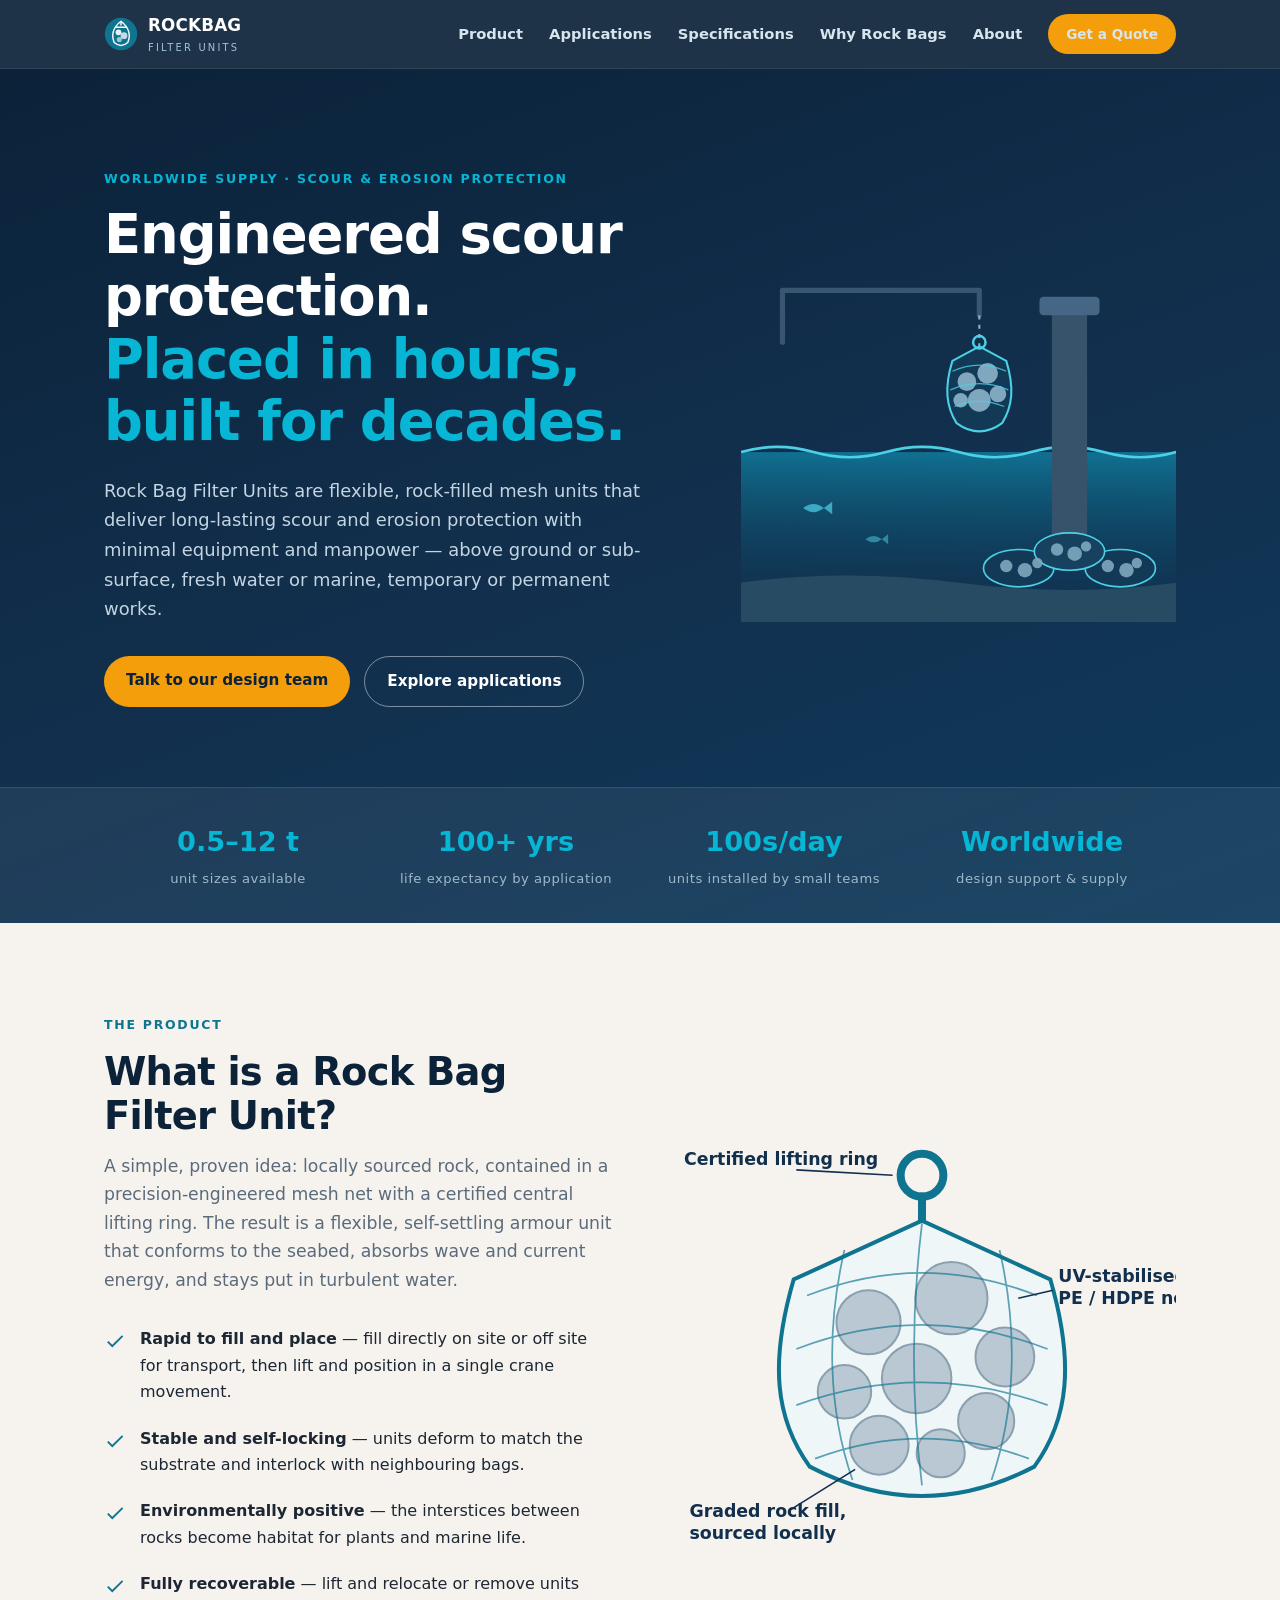
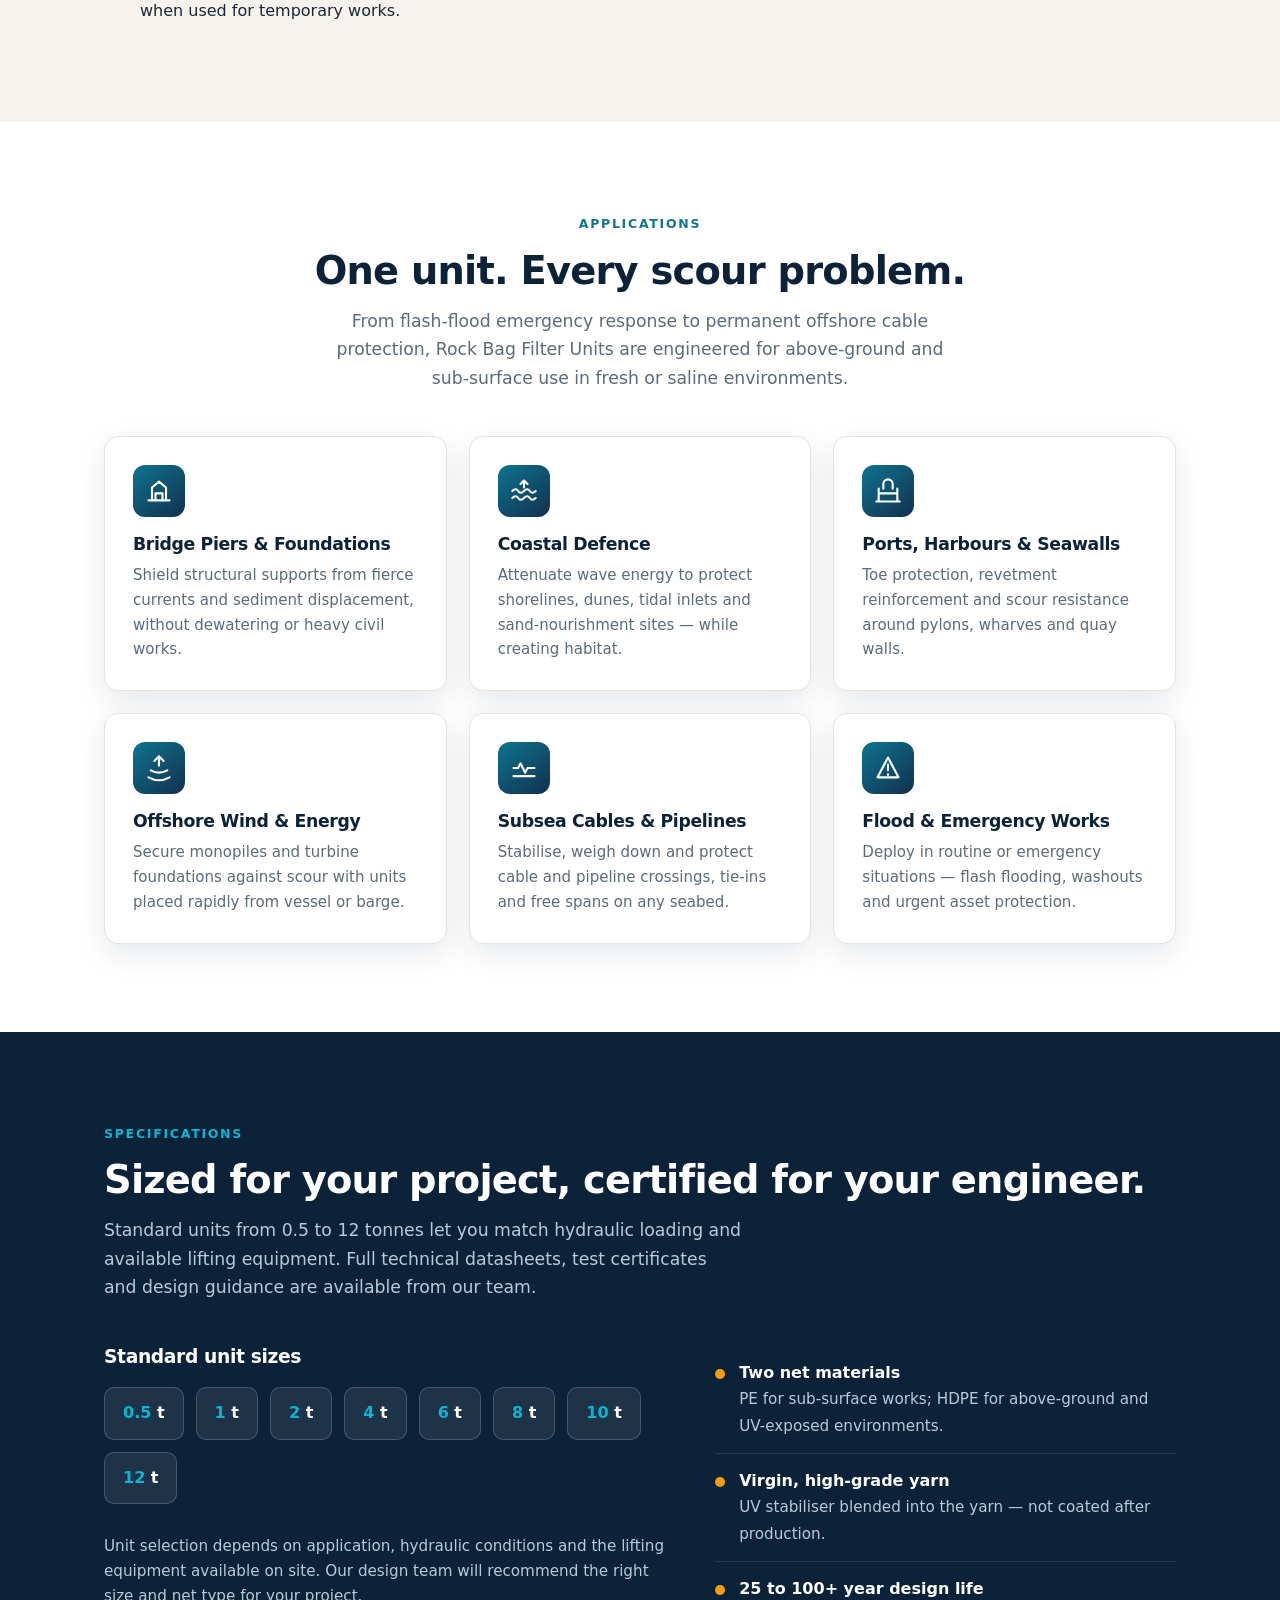
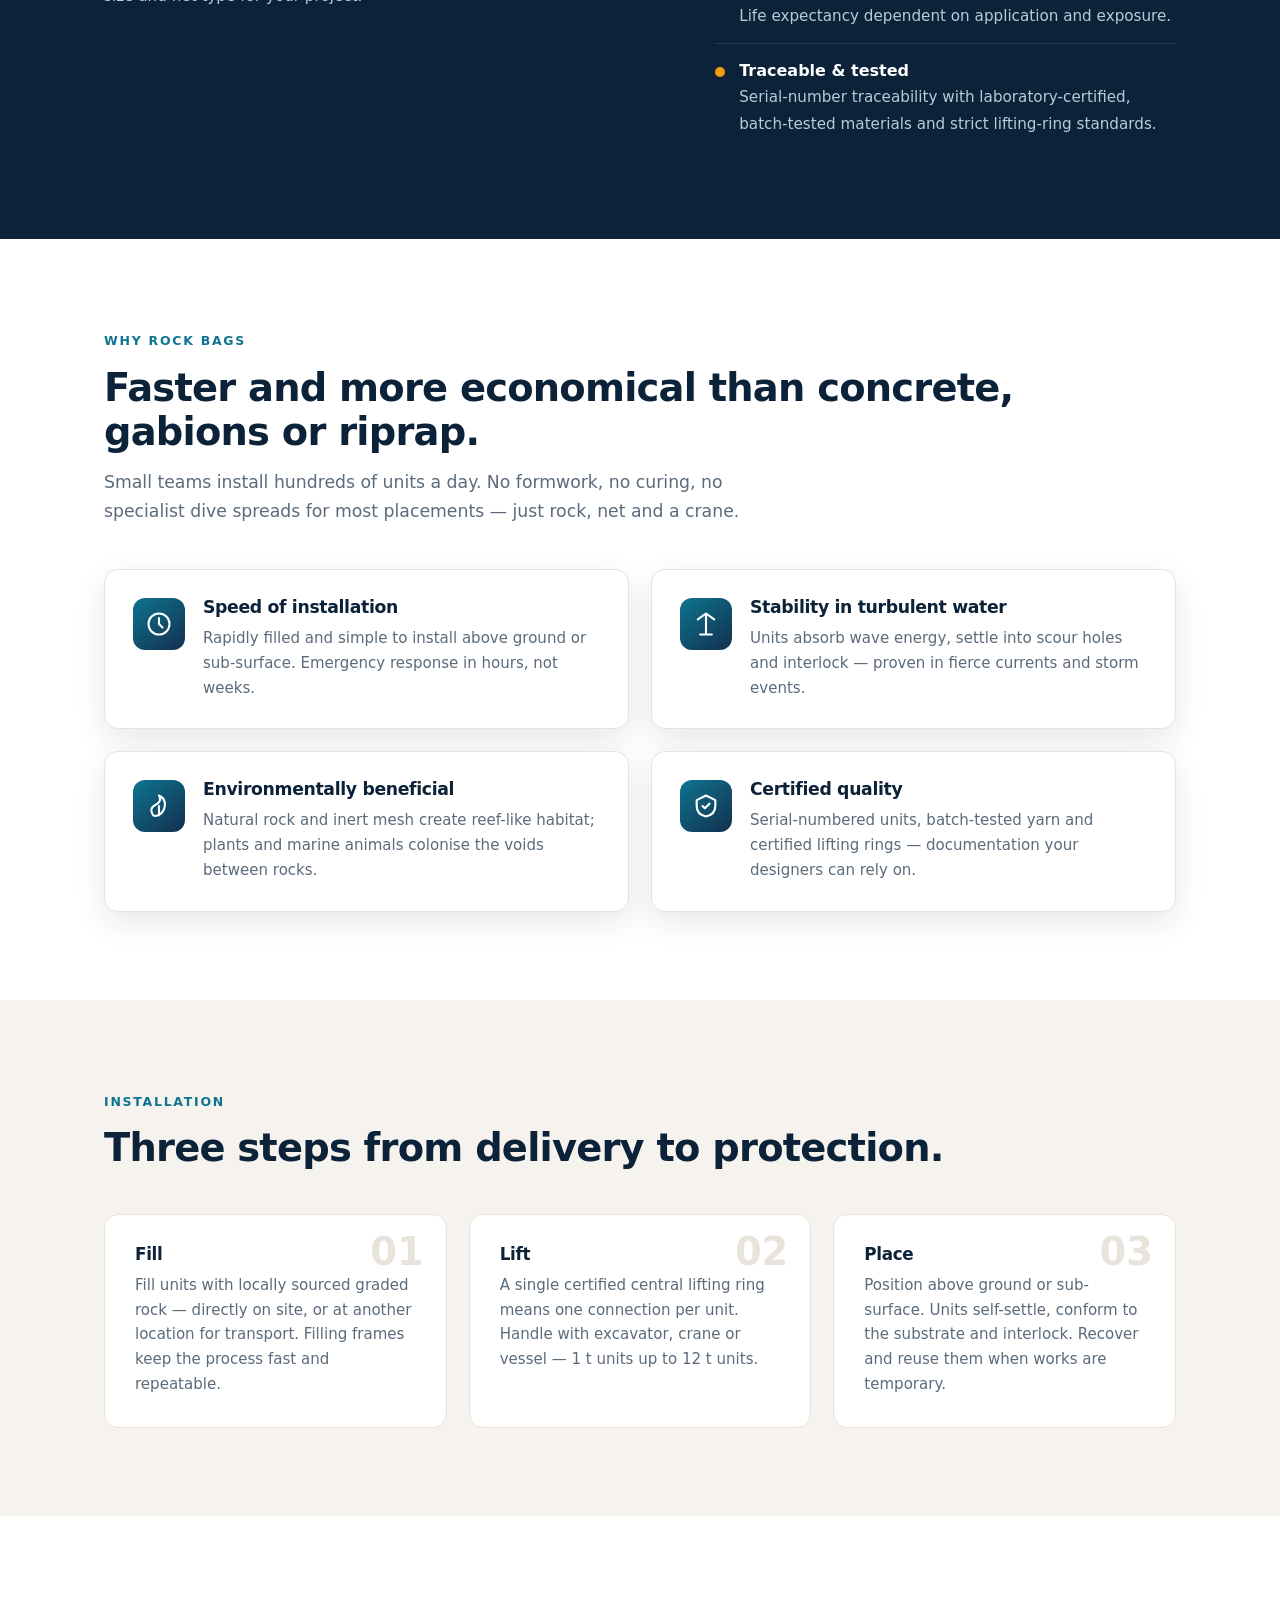
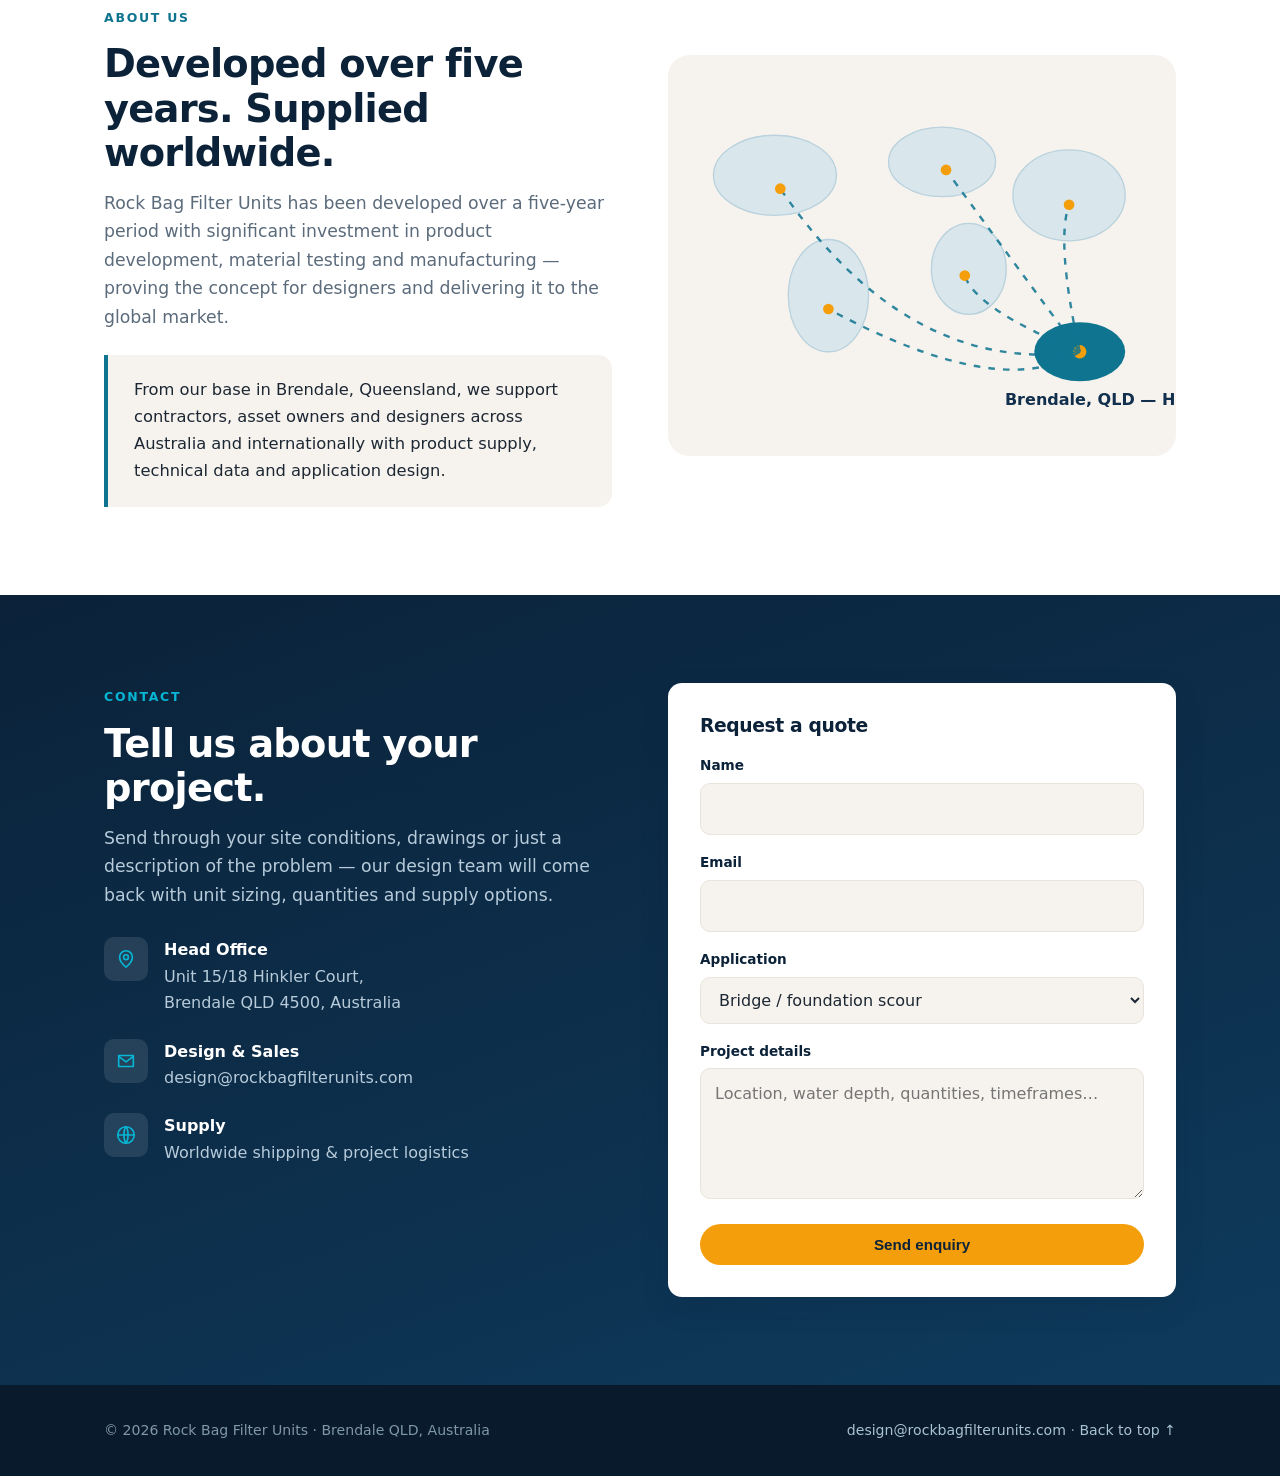
==== commit 799750cc: "Rework Rock Bag Filter Units website as modern single-page static site Replace the empty repository " ====
--- a/index.html
+++ b/index.html
@@ -1,440 +1,552 @@
 <!DOCTYPE html>
 <html lang="en">
 <head>
-  <meta charset="UTF-8">
-  <meta name="viewport" content="width=device-width, initial-scale=1.0">
-  <title>Rock Bag Filter Units | Scour Protection &amp; Erosion Control — Worldwide Supply</title>
-  <meta name="description" content="Rock Bag Filter Units deliver long-lasting scour protection and erosion control with minimal equipment and manpower. HDPE mesh rock bags in 1–10 tonne sizes, supplied worldwide from Brendale, Queensland.">
-  <link rel="stylesheet" href="css/style.css">
-  <link rel="icon" href="data:image/svg+xml,<svg xmlns='http://www.w3.org/2000/svg' viewBox='0 0 100 100'><text y='.9em' font-size='90'>🪨</text></svg>">
+<meta charset="UTF-8">
+<meta name="viewport" content="width=device-width, initial-scale=1.0">
+<title>Rock Bag Filter Units — Engineered Scour &amp; Erosion Protection, Worldwide Supply</title>
+<meta name="description" content="Rock Bag Filter Units deliver long-lasting scour and erosion protection for coastlines, bridges, ports, pipelines and offshore assets. Available 0.5–12 tonne, PE &amp; HDPE, supplied worldwide from Brendale, Queensland.">
+<style>
+  :root{
+    --navy:#0b2239;
+    --navy-2:#12304e;
+    --ocean:#0e7490;
+    --ocean-bright:#06b6d4;
+    --sand:#f6f3ee;
+    --stone:#e8e4dc;
+    --ink:#1c2733;
+    --muted:#5b6b7b;
+    --white:#ffffff;
+    --accent:#f59e0b;
+    --radius:14px;
+    --shadow:0 10px 30px rgba(11,34,57,.10);
+    --maxw:1120px;
+  }
+  *{margin:0;padding:0;box-sizing:border-box}
+  html{scroll-behavior:smooth}
+  body{font-family:"Segoe UI",system-ui,-apple-system,Roboto,Helvetica,Arial,sans-serif;color:var(--ink);background:var(--white);line-height:1.65;-webkit-font-smoothing:antialiased}
+  img,svg{max-width:100%;display:block}
+  a{color:var(--ocean);text-decoration:none}
+  .wrap{max-width:var(--maxw);margin:0 auto;padding:0 24px}
+  section{padding:88px 0}
+  h1,h2,h3{line-height:1.15;font-weight:800;letter-spacing:-.02em}
+  h2{font-size:clamp(1.7rem,3.5vw,2.4rem);color:var(--navy)}
+  .kicker{display:inline-block;font-size:.78rem;font-weight:700;letter-spacing:.14em;text-transform:uppercase;color:var(--ocean);margin-bottom:14px}
+  .lede{font-size:1.08rem;color:var(--muted);max-width:640px;margin-top:14px}
+
+  /* ---------- Nav ---------- */
+  header{position:sticky;top:0;z-index:50;background:rgba(11,34,57,.92);backdrop-filter:blur(10px);border-bottom:1px solid rgba(255,255,255,.08)}
+  .nav{display:flex;align-items:center;justify-content:space-between;height:68px}
+  .brand{display:flex;align-items:center;gap:10px;color:#fff;font-weight:800;font-size:1.05rem;letter-spacing:.01em}
+  .brand .mark{width:34px;height:34px;flex:none}
+  .brand small{display:block;font-weight:500;font-size:.62rem;letter-spacing:.22em;text-transform:uppercase;color:#9fc3d8}
+  .navlinks{display:flex;align-items:center;gap:26px}
+  .navlinks a{color:#d7e5ee;font-size:.92rem;font-weight:600}
+  .navlinks a:hover{color:#fff}
+  .btn{display:inline-block;padding:12px 22px;border-radius:999px;font-weight:700;font-size:.95rem;transition:transform .15s ease,box-shadow .15s ease;cursor:pointer;border:0}
+  .btn-primary{background:var(--accent);color:var(--navy)}
+  .btn-primary:hover{transform:translateY(-2px);box-shadow:0 8px 20px rgba(245,158,11,.35)}
+  .btn-ghost{background:transparent;color:#fff;border:1.5px solid rgba(255,255,255,.45)}
+  .btn-ghost:hover{border-color:#fff}
+  .nav .btn{padding:9px 18px;font-size:.85rem}
+  .menu-toggle{display:none;background:none;border:0;cursor:pointer;padding:6px}
+  .menu-toggle span{display:block;width:24px;height:2px;background:#fff;margin:5px 0;border-radius:2px}
+
+  /* ---------- Hero ---------- */
+  .hero{background:linear-gradient(160deg,var(--navy) 0%,var(--navy-2) 55%,#0e3a5c 100%);color:#fff;padding:96px 0 0;position:relative;overflow:hidden}
+  .hero .wrap{display:grid;grid-template-columns:1.15fr .85fr;gap:48px;align-items:center}
+  .hero h1{font-size:clamp(2.2rem,5vw,3.4rem);color:#fff}
+  .hero h1 em{font-style:normal;color:var(--ocean-bright)}
+  .hero p{margin:22px 0 32px;font-size:1.12rem;color:#c3d5e2;max-width:540px}
+  .hero-ctas{display:flex;gap:14px;flex-wrap:wrap}
+  .hero-art{position:relative}
+  .stats{background:rgba(255,255,255,.06);border-top:1px solid rgba(255,255,255,.1);margin-top:80px}
+  .stats .wrap{display:grid;grid-template-columns:repeat(4,1fr);gap:0;padding-top:26px;padding-bottom:26px}
+  .stat{text-align:center;padding:6px 12px}
+  .stat b{display:block;font-size:1.7rem;font-weight:800;color:var(--ocean-bright)}
+  .stat span{font-size:.82rem;color:#9fb8c9;letter-spacing:.04em}
+
+  /* ---------- What is ---------- */
+  .what{background:var(--sand)}
+  .what .wrap{display:grid;grid-template-columns:1fr 1fr;gap:56px;align-items:center}
+  .what ul{margin-top:22px;list-style:none}
+  .what li{padding:10px 0 10px 36px;position:relative;color:var(--ink)}
+  .what li::before{content:"";position:absolute;left:0;top:14px;width:22px;height:22px;border-radius:50%;background:var(--ocean);
+    -webkit-mask:url('data:image/svg+xml;utf8,<svg xmlns="http://www.w3.org/2000/svg" viewBox="0 0 24 24" fill="white"><path d="M9 16.2 4.8 12l-1.4 1.4L9 19 21 7l-1.4-1.4z"/></svg>') center/contain no-repeat;
+    mask:url('data:image/svg+xml;utf8,<svg xmlns="http://www.w3.org/2000/svg" viewBox="0 0 24 24" fill="white"><path d="M9 16.2 4.8 12l-1.4 1.4L9 19 21 7l-1.4-1.4z"/></svg>') center/contain no-repeat}
+
+  /* ---------- Applications ---------- */
+  .apps-grid{display:grid;grid-template-columns:repeat(3,1fr);gap:22px;margin-top:44px}
+  .card{background:#fff;border:1px solid var(--stone);border-radius:var(--radius);padding:28px;box-shadow:var(--shadow);transition:transform .2s ease,box-shadow .2s ease}
+  .card:hover{transform:translateY(-4px);box-shadow:0 16px 36px rgba(11,34,57,.14)}
+  .card .icon{width:52px;height:52px;border-radius:12px;background:linear-gradient(140deg,var(--ocean),var(--navy-2));display:flex;align-items:center;justify-content:center;margin-bottom:18px}
+  .card .icon svg{width:28px;height:28px;stroke:#fff;fill:none;stroke-width:1.8;stroke-linecap:round;stroke-linejoin:round}
+  .card h3{font-size:1.08rem;color:var(--navy);margin-bottom:8px}
+  .card p{font-size:.94rem;color:var(--muted)}
+
+  /* ---------- Specs ---------- */
+  .specs{background:var(--navy);color:#fff}
+  .specs h2{color:#fff}
+  .specs .lede{color:#b7cbda}
+  .spec-cols{display:grid;grid-template-columns:1.1fr .9fr;gap:48px;margin-top:44px;align-items:start}
+  .size-chips{display:flex;flex-wrap:wrap;gap:12px;margin:20px 0 30px}
+  .chip{background:rgba(255,255,255,.08);border:1px solid rgba(255,255,255,.18);border-radius:10px;padding:12px 18px;font-weight:700;font-size:1rem}
+  .chip b{color:var(--ocean-bright)}
+  .spec-list{list-style:none}
+  .spec-list li{display:flex;gap:14px;padding:14px 0;border-bottom:1px solid rgba(255,255,255,.1)}
+  .spec-list li:last-child{border-bottom:0}
+  .spec-list .dot{flex:none;width:10px;height:10px;border-radius:50%;background:var(--accent);margin-top:9px}
+  .spec-list b{color:#fff}
+  .spec-list span{color:#b7cbda;font-size:.95rem}
+
+  /* ---------- Why ---------- */
+  .why-grid{display:grid;grid-template-columns:repeat(2,1fr);gap:22px;margin-top:44px}
+  .why-grid .card{display:flex;gap:18px;align-items:flex-start}
+  .why-grid .icon{flex:none}
+
+  /* ---------- Install ---------- */
+  .install{background:var(--sand)}
+  .steps{display:grid;grid-template-columns:repeat(3,1fr);gap:22px;margin-top:44px;counter-reset:step}
+  .step{background:#fff;border-radius:var(--radius);padding:30px;border:1px solid var(--stone);position:relative}
+  .step::before{counter-increment:step;content:counter(step,decimal-leading-zero);font-size:2.4rem;font-weight:800;color:var(--stone);position:absolute;top:18px;right:22px;line-height:1}
+  .step h3{color:var(--navy);margin-bottom:8px;font-size:1.05rem}
+  .step p{font-size:.94rem;color:var(--muted)}
+
+  /* ---------- About ---------- */
+  .about .wrap{display:grid;grid-template-columns:1fr 1fr;gap:56px;align-items:center}
+  .about blockquote{margin-top:24px;padding:22px 26px;background:var(--sand);border-left:4px solid var(--ocean);border-radius:0 var(--radius) var(--radius) 0;font-size:1.02rem;color:var(--ink)}
+
+  /* ---------- Contact ---------- */
+  .contact{background:linear-gradient(160deg,var(--navy) 0%,#0e3a5c 100%);color:#fff}
+  .contact h2{color:#fff}
+  .contact .wrap{display:grid;grid-template-columns:1fr 1fr;gap:56px}
+  .contact-info{list-style:none;margin-top:28px}
+  .contact-info li{display:flex;gap:16px;margin-bottom:22px;align-items:flex-start}
+  .contact-info .icon{flex:none;width:44px;height:44px;border-radius:10px;background:rgba(255,255,255,.1);display:flex;align-items:center;justify-content:center}
+  .contact-info .icon svg{width:22px;height:22px;stroke:var(--ocean-bright);fill:none;stroke-width:1.8;stroke-linecap:round;stroke-linejoin:round}
+  .contact-info b{display:block;color:#fff}
+  .contact-info span,.contact-info a{color:#b7cbda}
+  .contact-info a:hover{color:#fff}
+  form{background:#fff;border-radius:var(--radius);padding:32px;color:var(--ink);box-shadow:var(--shadow)}
+  form h3{color:var(--navy);margin-bottom:18px}
+  .field{margin-bottom:16px}
+  .field label{display:block;font-size:.85rem;font-weight:600;margin-bottom:6px;color:var(--navy)}
+  .field input,.field select,.field textarea{width:100%;padding:12px 14px;border:1.5px solid var(--stone);border-radius:10px;font:inherit;background:var(--sand);color:var(--ink)}
+  .field input:focus,.field select:focus,.field textarea:focus{outline:2px solid var(--ocean-bright);border-color:transparent}
+  form .btn{width:100%}
+
+  footer{background:#081a2c;color:#7f97a9;padding:34px 0;font-size:.88rem}
+  footer .wrap{display:flex;justify-content:space-between;align-items:center;gap:16px;flex-wrap:wrap}
+  footer a{color:#a9c2d4}
+
+  /* reveal on scroll */
+  .reveal{opacity:0;transform:translateY(24px);transition:opacity .6s ease,transform .6s ease}
+  .reveal.in{opacity:1;transform:none}
+  @media (prefers-reduced-motion:reduce){.reveal{opacity:1;transform:none;transition:none}}
+
+  /* ---------- Responsive ---------- */
+  @media (max-width:900px){
+    .hero .wrap,.what .wrap,.about .wrap,.contact .wrap,.spec-cols{grid-template-columns:1fr}
+    .apps-grid{grid-template-columns:1fr 1fr}
+    .steps{grid-template-columns:1fr}
+    .stats .wrap{grid-template-columns:repeat(2,1fr);row-gap:18px}
+    .hero-art{max-width:420px;margin:0 auto}
+    .why-grid{grid-template-columns:1fr}
+    .navlinks{position:fixed;inset:68px 0 auto 0;background:var(--navy);flex-direction:column;padding:24px;gap:18px;transform:translateY(-130%);transition:transform .25s ease;border-bottom:1px solid rgba(255,255,255,.1)}
+    .navlinks.open{transform:none}
+    .menu-toggle{display:block}
+  }
+  @media (max-width:560px){
+    .apps-grid{grid-template-columns:1fr}
+    section{padding:64px 0}
+  }
+</style>
 </head>
 <body>
 
-  <!-- ============ HEADER ============ -->
-  <header class="site-header" id="top">
-    <div class="container header-inner">
-      <a href="#top" class="brand" aria-label="Rock Bag Filter Units — home">
-        <svg class="brand-mark" viewBox="0 0 48 48" aria-hidden="true">
-          <circle cx="24" cy="26" r="18" fill="none" stroke="currentColor" stroke-width="2.5"/>
-          <path d="M10 20 Q24 14 38 20 M8 27 Q24 21 40 27 M10 34 Q24 28 38 34" fill="none" stroke="currentColor" stroke-width="1.6" opacity=".65"/>
-          <path d="M17 8 L24 3 L31 8" fill="none" stroke="currentColor" stroke-width="2.5" stroke-linecap="round"/>
-          <circle cx="19" cy="24" r="3.2" fill="currentColor" opacity=".5"/>
-          <circle cx="28" cy="29" r="4" fill="currentColor" opacity=".4"/>
-          <circle cx="24" cy="20" r="2.6" fill="currentColor" opacity=".55"/>
+<header>
+  <div class="wrap nav">
+    <a class="brand" href="#top" aria-label="Rock Bag Filter Units home">
+      <svg class="mark" viewBox="0 0 40 40" aria-hidden="true">
+        <circle cx="20" cy="20" r="19" fill="#0e7490"/>
+        <path d="M20 5 C11 12 8 20 12 30 Q20 37 28 30 C32 20 29 12 20 5 Z" fill="none" stroke="#fff" stroke-width="1.6"/>
+        <circle cx="17" cy="18" r="3.4" fill="#fff" opacity=".9"/>
+        <circle cx="23.5" cy="22" r="4" fill="#fff" opacity=".75"/>
+        <circle cx="18" cy="26.5" r="3" fill="#fff" opacity=".6"/>
+        <path d="M14 12 L26 12 M20 5 L20 10" stroke="#fff" stroke-width="1.6"/>
+      </svg>
+      <span>ROCKBAG<small>Filter Units</small></span>
+    </a>
+    <nav class="navlinks" id="navlinks">
+      <a href="#what">Product</a>
+      <a href="#applications">Applications</a>
+      <a href="#specs">Specifications</a>
+      <a href="#why">Why Rock Bags</a>
+      <a href="#about">About</a>
+      <a class="btn btn-primary" href="#contact">Get a Quote</a>
+    </nav>
+    <button class="menu-toggle" id="menuToggle" aria-label="Toggle menu" aria-expanded="false">
+      <span></span><span></span><span></span>
+    </button>
+  </div>
+</header>
+
+<main id="top">
+
+  <!-- ================= HERO ================= -->
+  <div class="hero">
+    <div class="wrap">
+      <div>
+        <span class="kicker" style="color:var(--ocean-bright)">Worldwide Supply · Scour &amp; Erosion Protection</span>
+        <h1>Engineered scour protection.<br><em>Placed in hours, built for decades.</em></h1>
+        <p>Rock Bag Filter Units are flexible, rock-filled mesh units that deliver long-lasting scour and erosion protection with minimal equipment and manpower — above ground or sub-surface, fresh water or marine, temporary or permanent works.</p>
+        <div class="hero-ctas">
+          <a class="btn btn-primary" href="#contact">Talk to our design team</a>
+          <a class="btn btn-ghost" href="#applications">Explore applications</a>
+        </div>
+      </div>
+      <div class="hero-art">
+        <svg viewBox="0 0 420 360" role="img" aria-label="Illustration of a rock bag filter unit protecting a bridge pier from scour">
+          <defs>
+            <linearGradient id="waterG" x1="0" y1="0" x2="0" y2="1">
+              <stop offset="0" stop-color="#0ea5c9" stop-opacity=".55"/>
+              <stop offset="1" stop-color="#0b2239" stop-opacity=".1"/>
+            </linearGradient>
+          </defs>
+          <!-- sky crane -->
+          <path d="M40 40 h190 M40 40 v50 M230 40 v24" stroke="#38566f" stroke-width="5" fill="none" stroke-linecap="round"/>
+          <path d="M230 64 v30" stroke="#8fb3c9" stroke-width="2" stroke-dasharray="4 5"/>
+          <!-- lifted bag -->
+          <g>
+            <path d="M230 94 l-26 14 c-8 26 -6 44 4 60 q22 16 44 0 c10 -16 12 -34 4 -60 Z" fill="#123a57" stroke="#4dd0e6" stroke-width="2"/>
+            <g fill="#7fa8bf">
+              <circle cx="218" cy="128" r="9"/><circle cx="238" cy="120" r="10"/><circle cx="230" cy="146" r="11"/><circle cx="248" cy="140" r="8"/><circle cx="212" cy="146" r="7"/>
+            </g>
+            <path d="M204 118 q26 -12 52 0 M202 136 q28 -12 56 0 M206 152 q24 -10 48 0" stroke="#4dd0e6" stroke-width="1.2" fill="none" opacity=".8"/>
+            <circle cx="230" cy="90" r="6" fill="none" stroke="#4dd0e6" stroke-width="2.4"/>
+          </g>
+          <!-- water -->
+          <rect x="0" y="196" width="420" height="164" fill="url(#waterG)"/>
+          <path d="M0 196 q35 -10 70 0 t70 0 t70 0 t70 0 t70 0 t70 0" stroke="#4dd0e6" stroke-width="2.5" fill="none"/>
+          <!-- pier -->
+          <rect x="300" y="60" width="34" height="230" rx="4" fill="#37536c"/>
+          <rect x="288" y="46" width="58" height="18" rx="4" fill="#456684"/>
+          <!-- seabed -->
+          <path d="M0 322 q100 -14 210 0 t210 0 v38 h-420 Z" fill="#274b63"/>
+          <!-- placed bags at pier base -->
+          <g stroke="#4dd0e6" stroke-width="1.6">
+            <ellipse cx="268" cy="308" rx="34" ry="18" fill="#123a57"/>
+            <ellipse cx="366" cy="308" rx="34" ry="18" fill="#123a57"/>
+            <ellipse cx="317" cy="292" rx="34" ry="18" fill="#16425f"/>
+          </g>
+          <g fill="#7fa8bf" opacity=".9">
+            <circle cx="256" cy="306" r="6"/><circle cx="274" cy="310" r="7"/><circle cx="286" cy="303" r="5"/>
+            <circle cx="354" cy="306" r="6"/><circle cx="372" cy="310" r="7"/><circle cx="382" cy="303" r="5"/>
+            <circle cx="305" cy="290" r="6"/><circle cx="322" cy="294" r="7"/><circle cx="333" cy="287" r="5"/>
+          </g>
+          <!-- fish -->
+          <path d="M60 250 q10 -8 20 0 q-10 8 -20 0 Z M80 250 l8 -6 v12 Z" fill="#4dd0e6" opacity=".7"/>
+          <path d="M120 280 q8 -6 16 0 q-8 6 -16 0 Z M136 280 l6 -5 v10 Z" fill="#4dd0e6" opacity=".5"/>
         </svg>
-        <span class="brand-text">
-          <strong>Rock Bag</strong> Filter Units
-          <small>Worldwide Supply</small>
-        </span>
-      </a>
-
-      <nav class="site-nav" id="site-nav" aria-label="Main navigation">
-        <a href="#product">Product</a>
-        <a href="#applications">Applications</a>
-        <a href="#sizes">Sizes &amp; Specs</a>
-        <a href="#why">Why Rock Bags</a>
-        <a href="#installation">Installation</a>
-        <a href="#about">About</a>
-        <a href="#contact" class="nav-cta">Get a Quote</a>
-      </nav>
-
-      <button class="nav-toggle" id="nav-toggle" aria-label="Toggle menu" aria-expanded="false" aria-controls="site-nav">
-        <span></span><span></span><span></span>
-      </button>
-    </div>
-  </header>
-
-  <main>
-
-    <!-- ============ HERO ============ -->
-    <section class="hero">
-      <div class="container hero-inner">
-        <div class="hero-copy reveal">
-          <p class="eyebrow">Scour Protection · Erosion Control · Asset Protection</p>
-          <h1>Long‑lasting scour protection.<br><span class="accent">Minimal equipment. Minimal manpower.</span></h1>
-          <p class="lead">
-            Rock Bag Filter Units are flexible, high‑strength HDPE mesh bags filled with locally
-            sourced rock — a proven, rapid and cost‑effective alternative to gabions, concrete
-            blocks and rock beaching. Stable in turbulent water, effective at absorbing wave
-            energy, and suitable for fresh or saline environments, above ground or sub‑surface.
-          </p>
-          <div class="hero-actions">
-            <a href="#contact" class="btn btn-primary">Request a Quote</a>
-            <a href="#product" class="btn btn-ghost">Explore the Product</a>
+      </div>
+    </div>
+    <div class="stats">
+      <div class="wrap">
+        <div class="stat"><b>0.5–12 t</b><span>unit sizes available</span></div>
+        <div class="stat"><b>100+ yrs</b><span>life expectancy by application</span></div>
+        <div class="stat"><b>100s/day</b><span>units installed by small teams</span></div>
+        <div class="stat"><b>Worldwide</b><span>design support &amp; supply</span></div>
+      </div>
+    </div>
+  </div>
+
+  <!-- ================= WHAT ================= -->
+  <section class="what" id="what">
+    <div class="wrap">
+      <div class="reveal">
+        <span class="kicker">The Product</span>
+        <h2>What is a Rock Bag Filter Unit?</h2>
+        <p class="lede">A simple, proven idea: locally sourced rock, contained in a precision-engineered mesh net with a certified central lifting ring. The result is a flexible, self-settling armour unit that conforms to the seabed, absorbs wave and current energy, and stays put in turbulent water.</p>
+        <ul>
+          <li><b>Rapid to fill and place</b> — fill directly on site or off site for transport, then lift and position in a single crane movement.</li>
+          <li><b>Stable and self-locking</b> — units deform to match the substrate and interlock with neighbouring bags.</li>
+          <li><b>Environmentally positive</b> — the interstices between rocks become habitat for plants and marine life.</li>
+          <li><b>Fully recoverable</b> — lift and relocate or remove units when used for temporary works.</li>
+        </ul>
+      </div>
+      <div class="reveal">
+        <svg viewBox="0 0 380 340" role="img" aria-label="Cutaway diagram of a rock bag filter unit showing mesh net, rock fill and lifting ring">
+          <circle cx="190" cy="60" r="16" fill="none" stroke="#0e7490" stroke-width="6"/>
+          <path d="M190 76 v18" stroke="#0e7490" stroke-width="6" stroke-linecap="round"/>
+          <path d="M190 94 l-96 44 c-18 62 -14 104 12 140 q84 44 168 0 c26 -36 30 -78 12 -140 Z" fill="#eef6f8" stroke="#0e7490" stroke-width="3"/>
+          <g fill="#b9c8d2" stroke="#8aa0af" stroke-width="1.5">
+            <circle cx="150" cy="170" r="24"/><circle cx="212" cy="152" r="27"/><circle cx="252" cy="196" r="22"/>
+            <circle cx="132" cy="222" r="20"/><circle cx="186" cy="212" r="26"/><circle cx="238" cy="244" r="21"/>
+            <circle cx="158" cy="262" r="22"/><circle cx="204" cy="268" r="18"/>
+          </g>
+          <g stroke="#0e7490" stroke-width="1.3" fill="none" opacity=".65">
+            <path d="M104 150 q86 -34 172 0 M96 190 q94 -36 188 0 M96 232 q94 -34 188 0 M110 272 q80 -30 160 0"/>
+            <path d="M132 116 c-14 60 -12 120 6 172 M190 96 c-8 66 -8 132 0 196 M248 116 c14 60 12 120 -6 172"/>
+          </g>
+          <g font-family="inherit" font-size="13" fill="#12304e" font-weight="600">
+            <text x="12" y="52">Certified lifting ring</text>
+            <path d="M96 56 L168 60" stroke="#12304e" stroke-width="1.2" marker-end="none"/>
+            <text x="292" y="140">UV-stabilised</text>
+            <text x="292" y="156">PE / HDPE net</text>
+            <path d="M288 146 L262 152" stroke="#12304e" stroke-width="1.2"/>
+            <text x="16" y="316">Graded rock fill,</text>
+            <text x="16" y="332">sourced locally</text>
+            <path d="M92 310 L140 280" stroke="#12304e" stroke-width="1.2"/>
+          </g>
+        </svg>
+      </div>
+    </div>
+  </section>
+
+  <!-- ================= APPLICATIONS ================= -->
+  <section id="applications">
+    <div class="wrap">
+      <div class="reveal" style="text-align:center;max-width:720px;margin:0 auto">
+        <span class="kicker">Applications</span>
+        <h2>One unit. Every scour problem.</h2>
+        <p class="lede" style="margin-left:auto;margin-right:auto">From flash-flood emergency response to permanent offshore cable protection, Rock Bag Filter Units are engineered for above-ground and sub-surface use in fresh or saline environments.</p>
+      </div>
+      <div class="apps-grid">
+        <div class="card reveal">
+          <div class="icon"><svg viewBox="0 0 24 24"><path d="M3 20h18M6 20V9l6-5 6 5v11M9 20v-6h6v6"/></svg></div>
+          <h3>Bridge Piers &amp; Foundations</h3>
+          <p>Shield structural supports from fierce currents and sediment displacement, without dewatering or heavy civil works.</p>
+        </div>
+        <div class="card reveal">
+          <div class="icon"><svg viewBox="0 0 24 24"><path d="M2 18q3-3 5 0t5 0t5 0t5 0M2 12q3-3 5 0t5 0t5 0t5 0M12 3v6M9 6l3-3 3 3"/></svg></div>
+          <h3>Coastal Defence</h3>
+          <p>Attenuate wave energy to protect shorelines, dunes, tidal inlets and sand-nourishment sites — while creating habitat.</p>
+        </div>
+        <div class="card reveal">
+          <div class="icon"><svg viewBox="0 0 24 24"><path d="M4 21V10M20 21V10M4 14h16M8 10V6a4 4 0 0 1 8 0v4M2 21h20"/></svg></div>
+          <h3>Ports, Harbours &amp; Seawalls</h3>
+          <p>Toe protection, revetment reinforcement and scour resistance around pylons, wharves and quay walls.</p>
+        </div>
+        <div class="card reveal">
+          <div class="icon"><svg viewBox="0 0 24 24"><path d="M12 2v8M8 6l4-4 4 4M5 14q7 4 14 0M3 20q9 5 18 0"/></svg></div>
+          <h3>Offshore Wind &amp; Energy</h3>
+          <p>Secure monopiles and turbine foundations against scour with units placed rapidly from vessel or barge.</p>
+        </div>
+        <div class="card reveal">
+          <div class="icon"><svg viewBox="0 0 24 24"><path d="M3 12h4l2-4 4 8 2-4h6M3 19h18"/></svg></div>
+          <h3>Subsea Cables &amp; Pipelines</h3>
+          <p>Stabilise, weigh down and protect cable and pipeline crossings, tie-ins and free spans on any seabed.</p>
+        </div>
+        <div class="card reveal">
+          <div class="icon"><svg viewBox="0 0 24 24"><path d="M12 3l9 17H3zM12 9v5M12 17.5v.5"/></svg></div>
+          <h3>Flood &amp; Emergency Works</h3>
+          <p>Deploy in routine or emergency situations — flash flooding, washouts and urgent asset protection.</p>
+        </div>
+      </div>
+    </div>
+  </section>
+
+  <!-- ================= SPECS ================= -->
+  <section class="specs" id="specs">
+    <div class="wrap">
+      <div class="reveal">
+        <span class="kicker" style="color:var(--ocean-bright)">Specifications</span>
+        <h2>Sized for your project, certified for your engineer.</h2>
+        <p class="lede">Standard units from 0.5 to 12 tonnes let you match hydraulic loading and available lifting equipment. Full technical datasheets, test certificates and design guidance are available from our team.</p>
+      </div>
+      <div class="spec-cols">
+        <div class="reveal">
+          <h3 style="margin-bottom:6px">Standard unit sizes</h3>
+          <div class="size-chips">
+            <span class="chip"><b>0.5</b> t</span>
+            <span class="chip"><b>1</b> t</span>
+            <span class="chip"><b>2</b> t</span>
+            <span class="chip"><b>4</b> t</span>
+            <span class="chip"><b>6</b> t</span>
+            <span class="chip"><b>8</b> t</span>
+            <span class="chip"><b>10</b> t</span>
+            <span class="chip"><b>12</b> t</span>
           </div>
-          <ul class="hero-stats" aria-label="Key facts">
-            <li><strong>1–10 t</strong><span>unit sizes available</span></li>
-            <li><strong>50+ yrs</strong><span>proven durability</span></li>
-            <li><strong>100/day</strong><span>bags filled by a small team</span></li>
-            <li><strong>Global</strong><span>worldwide supply</span></li>
-          </ul>
-        </div>
-
-        <div class="hero-visual reveal" aria-hidden="true">
-          <svg viewBox="0 0 420 360" class="hero-svg" role="img" aria-label="Illustration of a rock bag filter unit protecting a bridge pier from scour">
-            <defs>
-              <linearGradient id="sky" x1="0" y1="0" x2="0" y2="1">
-                <stop offset="0" stop-color="#0e2f44"/><stop offset="1" stop-color="#155a7a"/>
-              </linearGradient>
-              <linearGradient id="sea" x1="0" y1="0" x2="0" y2="1">
-                <stop offset="0" stop-color="#1c7ea6" stop-opacity=".85"/><stop offset="1" stop-color="#0b3550"/>
-              </linearGradient>
-            </defs>
-            <rect x="0" y="0" width="420" height="360" rx="18" fill="url(#sky)"/>
-            <!-- pier -->
-            <rect x="185" y="40" width="50" height="220" rx="6" fill="#c9d4da"/>
-            <rect x="170" y="30" width="80" height="18" rx="6" fill="#a9b8c0"/>
-            <!-- water -->
-            <rect x="0" y="150" width="420" height="210" fill="url(#sea)" opacity=".9"/>
-            <path d="M0 150 Q35 140 70 150 T140 150 T210 150 T280 150 T350 150 T420 150" fill="none" stroke="#bfeaf5" stroke-width="3" opacity=".8"/>
-            <path d="M0 168 Q40 160 80 168 T160 168 T240 168 T320 168 T420 168" fill="none" stroke="#8fd4e8" stroke-width="2" opacity=".4"/>
-            <!-- seabed -->
-            <path d="M0 320 Q100 300 210 316 T420 312 L420 360 L0 360 Z" fill="#123043"/>
-            <!-- rock bags -->
-            <g class="bags">
-              <g transform="translate(120 268)">
-                <ellipse cx="0" cy="22" rx="44" ry="26" fill="#2e4a3f"/>
-                <path d="M-40 10 Q0 -6 40 10 M-44 22 Q0 8 44 22 M-40 34 Q0 22 40 34" stroke="#9fd8b0" stroke-width="1.4" fill="none" opacity=".7"/>
-                <circle cx="-16" cy="18" r="8" fill="#7d8f98"/><circle cx="6" cy="26" r="10" fill="#69808b"/><circle cx="22" cy="14" r="7" fill="#8ba0aa"/><circle cx="-2" cy="10" r="6" fill="#95a9b2"/>
-                <path d="M-8 -8 L0 -16 L8 -8" stroke="#d8f3dc" stroke-width="2.4" fill="none" stroke-linecap="round"/>
-              </g>
-              <g transform="translate(210 284)">
-                <ellipse cx="0" cy="22" rx="48" ry="27" fill="#31514a"/>
-                <path d="M-44 10 Q0 -6 44 10 M-48 22 Q0 8 48 22 M-44 34 Q0 22 44 34" stroke="#9fd8b0" stroke-width="1.4" fill="none" opacity=".7"/>
-                <circle cx="-18" cy="20" r="9" fill="#7d8f98"/><circle cx="8" cy="26" r="11" fill="#69808b"/><circle cx="24" cy="14" r="8" fill="#8ba0aa"/><circle cx="-2" cy="10" r="7" fill="#95a9b2"/>
-                <path d="M-8 -8 L0 -16 L8 -8" stroke="#d8f3dc" stroke-width="2.4" fill="none" stroke-linecap="round"/>
-              </g>
-              <g transform="translate(300 270)">
-                <ellipse cx="0" cy="22" rx="42" ry="25" fill="#2e4a3f"/>
-                <path d="M-38 10 Q0 -6 38 10 M-42 22 Q0 8 42 22 M-38 34 Q0 22 38 34" stroke="#9fd8b0" stroke-width="1.4" fill="none" opacity=".7"/>
-                <circle cx="-14" cy="18" r="8" fill="#7d8f98"/><circle cx="8" cy="24" r="9" fill="#69808b"/><circle cx="20" cy="12" r="7" fill="#8ba0aa"/>
-                <path d="M-8 -8 L0 -16 L8 -8" stroke="#d8f3dc" stroke-width="2.4" fill="none" stroke-linecap="round"/>
-              </g>
-            </g>
-          </svg>
-        </div>
-      </div>
-      <div class="hero-wave" aria-hidden="true">
-        <svg viewBox="0 0 1440 90" preserveAspectRatio="none"><path d="M0,40 C240,90 480,0 720,35 C960,70 1200,20 1440,50 L1440,90 L0,90 Z" fill="#f4f7f8"/></svg>
-      </div>
-    </section>
-
-    <!-- ============ TRUST BAR ============ -->
-    <section class="trustbar">
-      <div class="container trustbar-inner reveal">
-        <span>Trusted for civil &amp; marine works:</span>
-        <ul>
-          <li>Coastal Defence</li><li>Bridges &amp; Pylons</li><li>Subsea Pipelines &amp; Cables</li>
-          <li>Ports &amp; Harbours</li><li>Dams &amp; Spillways</li><li>Flood &amp; Asset Protection</li>
+          <p style="color:#b7cbda;font-size:.95rem">Unit selection depends on application, hydraulic conditions and the lifting equipment available on site. Our design team will recommend the right size and net type for your project.</p>
+        </div>
+        <ul class="spec-list reveal">
+          <li><span class="dot"></span><div><b>Two net materials</b><br><span>PE for sub-surface works; HDPE for above-ground and UV-exposed environments.</span></div></li>
+          <li><span class="dot"></span><div><b>Virgin, high-grade yarn</b><br><span>UV stabiliser blended into the yarn — not coated after production.</span></div></li>
+          <li><span class="dot"></span><div><b>25 to 100+ year design life</b><br><span>Life expectancy dependent on application and exposure.</span></div></li>
+          <li><span class="dot"></span><div><b>Traceable &amp; tested</b><br><span>Serial-number traceability with laboratory-certified, batch-tested materials and strict lifting-ring standards.</span></div></li>
         </ul>
       </div>
-    </section>
-
-    <!-- ============ PRODUCT ============ -->
-    <section id="product" class="section">
-      <div class="container">
-        <div class="section-head reveal">
-          <p class="eyebrow">The Product</p>
-          <h2>What is a Rock Bag Filter Unit?</h2>
-          <p>
-            A Rock Bag Filter Unit is a Raschel‑knitted, UV‑stabilised HDPE mesh bag filled with
-            graded rock, engineered with internal vertical reinforcement ropes and a single
-            lifting ring for fast, accurate placement. Developed over five years of product
-            development and material testing, the concept is proven for designers and
-            manufactured for the global market.
-          </p>
-        </div>
-
-        <div class="feature-grid">
-          <article class="feature-card reveal">
-            <div class="feature-icon" aria-hidden="true">
-              <svg viewBox="0 0 24 24"><path d="M12 2 L21 7 V17 L12 22 L3 17 V7 Z" fill="none" stroke="currentColor" stroke-width="1.6"/><circle cx="12" cy="12" r="3.5" fill="none" stroke="currentColor" stroke-width="1.6"/></svg>
-            </div>
-            <h3>Engineered HDPE Mesh</h3>
-            <p>Virgin high‑grade HDPE yarn with carbon black UV stabilisation — high tensile strength, superior resistance to abrasion, temperature and chemical exposure, and far less prone to microplastic breakdown than standard PE.</p>
-          </article>
-
-          <article class="feature-card reveal">
-            <div class="feature-icon" aria-hidden="true">
-              <svg viewBox="0 0 24 24"><path d="M12 3 V9 M8 6 L12 3 L16 6" fill="none" stroke="currentColor" stroke-width="1.6" stroke-linecap="round"/><circle cx="12" cy="15" r="6.5" fill="none" stroke="currentColor" stroke-width="1.6"/></svg>
-            </div>
-            <h3>Single‑Point Lifting</h3>
-            <p>Every size is proportionally designed with internal vertical reinforcement ropes and a single lifting ring, so units can be lifted, transported and placed quickly and accurately — by crane, excavator or vessel.</p>
-          </article>
-
-          <article class="feature-card reveal">
-            <div class="feature-icon" aria-hidden="true">
-              <svg viewBox="0 0 24 24"><path d="M3 17 Q7 13 12 17 T21 17 M3 12 Q7 8 12 12 T21 12 M3 7 Q7 3 12 7 T21 7" fill="none" stroke="currentColor" stroke-width="1.6" stroke-linecap="round"/></svg>
-            </div>
-            <h3>Stable in Turbulent Water</h3>
-            <p>The flexible mass conforms to the seabed or riverbed, absorbs wave and current energy, and locks together with neighbouring units — remaining stable where rigid systems undermine and fail.</p>
-          </article>
-
-          <article class="feature-card reveal">
-            <div class="feature-icon" aria-hidden="true">
-              <svg viewBox="0 0 24 24"><path d="M12 21 C7 17 4 13.5 4 9.5 A4.5 4.5 0 0 1 12 6.5 A4.5 4.5 0 0 1 20 9.5 C20 13.5 17 17 12 21 Z" fill="none" stroke="currentColor" stroke-width="1.6"/></svg>
-            </div>
-            <h3>Habitat Friendly</h3>
-            <p>The voids between rocks create marine habitat and allow natural sediment processes to continue — a softer, environmentally sympathetic alternative to concrete and rigid armour.</p>
-          </article>
-        </div>
-      </div>
-    </section>
-
-    <!-- ============ APPLICATIONS ============ -->
-    <section id="applications" class="section section-alt">
-      <div class="container">
-        <div class="section-head reveal">
-          <p class="eyebrow">Applications</p>
-          <h2>One product. Countless applications.</h2>
-          <p>
-            Flexible yet robust, rock bags have rapidly become the go‑to solution for erosion
-            control and scour protection across construction and environmental markets —
-            temporary or permanent, above ground or sub‑surface, fresh or saline.
-          </p>
-        </div>
-
-        <div class="app-grid">
-          <article class="app-card reveal">
-            <h3>🌊 Coastal Defence</h3>
-            <p>Attenuate wave energy to protect shorelines, beaches, dunes, tidal inlets and sand‑nourishment sites with flexible, habitat‑friendly units rather than rigid structures.</p>
-          </article>
-          <article class="app-card reveal">
-            <h3>🌉 Bridges &amp; Pylons</h3>
-            <p>Shield structural supports from fierce currents and sediment displacement — the proven remedy for bridge pier and abutment scour.</p>
-          </article>
-          <article class="app-card reveal">
-            <h3>🛢️ Subsea Pipelines &amp; Cables</h3>
-            <p>Stabilise oil &amp; gas pipelines, power cables and interconnectors, safeguarding essential infrastructure from movement, spanning and abrasion.</p>
-          </article>
-          <article class="app-card reveal">
-            <h3>⚓ Ports, Harbours &amp; Seawalls</h3>
-            <p>Toe protection, revetment reinforcement and scour resistance around pylons, wharves and quay walls.</p>
-          </article>
-          <article class="app-card reveal">
-            <h3>💧 Dams, Reservoirs &amp; Spillways</h3>
-            <p>Scour repair and protection from high flows and failures — including spillways, stilling basins, coffer dams and outlet works.</p>
-          </article>
-          <article class="app-card reveal">
-            <h3>🚨 Flood &amp; Asset Protection</h3>
-            <p>Rapid response for flash flooding, riverbank stabilisation and protection of critical assets — deployable quickly with minimal plant.</p>
-          </article>
-        </div>
-      </div>
-    </section>
-
-    <!-- ============ SIZES & SPECS ============ -->
-    <section id="sizes" class="section">
-      <div class="container">
-        <div class="section-head reveal">
-          <p class="eyebrow">Sizes &amp; Specifications</p>
-          <h2>Six sizes. Every project covered.</h2>
-          <p>
-            Available in 1, 2, 4, 6, 8 and 10 tonne options depending on application and the
-            equipment available. Filling can take place directly on site, or at another location
-            for transport to site.
-          </p>
-        </div>
-
-        <div class="size-picker reveal" role="list" aria-label="Available unit sizes">
-          <div class="size-chip" role="listitem"><strong>1 t</strong><span>light works &amp; access‑limited sites</span></div>
-          <div class="size-chip" role="listitem"><strong>2 t</strong><span>riverbanks &amp; culverts</span></div>
-          <div class="size-chip" role="listitem"><strong>4 t</strong><span>bridge scour &amp; revetments</span></div>
-          <div class="size-chip" role="listitem"><strong>6 t</strong><span>ports &amp; harbour works</span></div>
-          <div class="size-chip" role="listitem"><strong>8 t</strong><span>subsea &amp; high‑energy zones</span></div>
-          <div class="size-chip" role="listitem"><strong>10 t</strong><span>offshore &amp; major infrastructure</span></div>
-        </div>
-
-        <div class="table-wrap reveal">
-          <table class="spec-table">
-            <caption class="visually-hidden">Rock Bag Filter Unit material specifications</caption>
-            <thead>
-              <tr><th scope="col">Attribute</th><th scope="col">Specification</th></tr>
-            </thead>
-            <tbody>
-              <tr><th scope="row">Mesh material</th><td>Virgin high‑density polyethylene (HDPE), Raschel‑knitted, with carbon black UV stabiliser</td></tr>
-              <tr><th scope="row">Design life</th><td>Proven durability under UV exposure; 50+ years submerged, with HDPE options rated 50–100 years</td></tr>
-              <tr><th scope="row">Unit capacities</th><td>1, 2, 4, 6, 8 and 10 tonne</td></tr>
-              <tr><th scope="row">Reinforcement</th><td>Internal vertical reinforcement ropes with single lifting ring</td></tr>
-              <tr><th scope="row">Rock fill</th><td>Locally sourced graded rock — filled on site or off site for transport</td></tr>
-              <tr><th scope="row">Environments</th><td>Fresh or saline; above ground or sub‑surface; temporary or permanent works</td></tr>
-            </tbody>
-          </table>
-        </div>
-        <p class="fineprint reveal">Full dimensional data, mesh apertures and lifting capacities are provided in our technical data sheets — <a href="#contact">request the datasheet</a> for your project.</p>
-      </div>
-    </section>
-
-    <!-- ============ WHY ROCK BAGS ============ -->
-    <section id="why" class="section section-dark">
-      <div class="container">
-        <div class="section-head reveal">
-          <p class="eyebrow">Why Rock Bags</p>
-          <h2>Simpler, faster and more cost‑effective than the alternatives.</h2>
-        </div>
-        <div class="compare-grid">
-          <div class="compare-col reveal">
-            <h3>Rock Bag Filter Units</h3>
-            <ul class="tick-list">
-              <li>Rapid installation with minimal equipment and manpower</li>
-              <li>Flexible units conform to the bed and self‑settle into scour holes</li>
-              <li>Local rock fill — low transport cost, low embodied carbon</li>
-              <li>Removable and reusable for temporary works</li>
-              <li>Marine‑habitat friendly voids between rocks</li>
-              <li>Single‑point lift: fast, accurate subsea placement</li>
-            </ul>
-          </div>
-          <div class="compare-col muted reveal">
-            <h3>Gabions, Concrete &amp; Rock Beaching</h3>
-            <ul class="cross-list">
-              <li>Slow assembly, tying and packing on site</li>
-              <li>Rigid structures undermine and fail as scour develops</li>
-              <li>Heavy plant, formwork or large imported armour stone</li>
-              <li>Difficult and costly to remove or adjust</li>
-              <li>Hard surfaces offer little ecological value</li>
-              <li>Imprecise dumping; divers required for rework</li>
-            </ul>
-          </div>
-        </div>
-      </div>
-    </section>
-
-    <!-- ============ INSTALLATION ============ -->
-    <section id="installation" class="section">
-      <div class="container">
-        <div class="section-head reveal">
-          <p class="eyebrow">Installation</p>
-          <h2>From delivery to deployment in four steps.</h2>
-          <p>Our circular filling jig increases daily output by 30% and keeps every bag in the best possible shape for safe lifting, transport and placement without damage. A small team can comfortably fill 100 bags per day.</p>
-        </div>
-
-        <ol class="steps">
-          <li class="step reveal">
-            <span class="step-num">1</span>
-            <h3>Set the frame</h3>
-            <p>Open the bag inside the purpose‑built circular filling frame — on site, or at a depot for transport.</p>
+    </div>
+  </section>
+
+  <!-- ================= WHY ================= -->
+  <section id="why">
+    <div class="wrap">
+      <div class="reveal">
+        <span class="kicker">Why Rock Bags</span>
+        <h2>Faster and more economical than concrete, gabions or riprap.</h2>
+        <p class="lede">Small teams install hundreds of units a day. No formwork, no curing, no specialist dive spreads for most placements — just rock, net and a crane.</p>
+      </div>
+      <div class="why-grid">
+        <div class="card reveal">
+          <div class="icon"><svg viewBox="0 0 24 24"><circle cx="12" cy="12" r="9"/><path d="M12 7v5l3 3"/></svg></div>
+          <div><h3>Speed of installation</h3><p>Rapidly filled and simple to install above ground or sub-surface. Emergency response in hours, not weeks.</p></div>
+        </div>
+        <div class="card reveal">
+          <div class="icon"><svg viewBox="0 0 24 24"><path d="M12 3v18M5 8l7-5 7 5M7 21h10"/></svg></div>
+          <div><h3>Stability in turbulent water</h3><p>Units absorb wave energy, settle into scour holes and interlock — proven in fierce currents and storm events.</p></div>
+        </div>
+        <div class="card reveal">
+          <div class="icon"><svg viewBox="0 0 24 24"><path d="M7 20q-4-6 2-9t3-8q6 3 5 9t-6 8q-2 1-4 0zM12 20v-8"/></svg></div>
+          <div><h3>Environmentally beneficial</h3><p>Natural rock and inert mesh create reef-like habitat; plants and marine animals colonise the voids between rocks.</p></div>
+        </div>
+        <div class="card reveal">
+          <div class="icon"><svg viewBox="0 0 24 24"><path d="M12 3l8 4v5c0 5-3.5 8-8 9-4.5-1-8-4-8-9V7z"/><path d="M9 12l2 2 4-4"/></svg></div>
+          <div><h3>Certified quality</h3><p>Serial-numbered units, batch-tested yarn and certified lifting rings — documentation your designers can rely on.</p></div>
+        </div>
+      </div>
+    </div>
+  </section>
+
+  <!-- ================= INSTALL ================= -->
+  <section class="install" id="install">
+    <div class="wrap">
+      <div class="reveal">
+        <span class="kicker">Installation</span>
+        <h2>Three steps from delivery to protection.</h2>
+      </div>
+      <div class="steps">
+        <div class="step reveal">
+          <h3>Fill</h3>
+          <p>Fill units with locally sourced graded rock — directly on site, or at another location for transport. Filling frames keep the process fast and repeatable.</p>
+        </div>
+        <div class="step reveal">
+          <h3>Lift</h3>
+          <p>A single certified central lifting ring means one connection per unit. Handle with excavator, crane or vessel — 1 t units up to 12 t units.</p>
+        </div>
+        <div class="step reveal">
+          <h3>Place</h3>
+          <p>Position above ground or sub-surface. Units self-settle, conform to the substrate and interlock. Recover and reuse them when works are temporary.</p>
+        </div>
+      </div>
+    </div>
+  </section>
+
+  <!-- ================= ABOUT ================= -->
+  <section class="about" id="about">
+    <div class="wrap">
+      <div class="reveal">
+        <span class="kicker">About Us</span>
+        <h2>Developed over five years. Supplied worldwide.</h2>
+        <p class="lede">Rock Bag Filter Units has been developed over a five-year period with significant investment in product development, material testing and manufacturing — proving the concept for designers and delivering it to the global market.</p>
+        <blockquote>From our base in Brendale, Queensland, we support contractors, asset owners and designers across Australia and internationally with product supply, technical data and application design.</blockquote>
+      </div>
+      <div class="reveal">
+        <svg viewBox="0 0 380 300" role="img" aria-label="Stylised world map with supply routes from Australia">
+          <rect x="0" y="0" width="380" height="300" rx="16" fill="#f6f3ee"/>
+          <g fill="#d9e6ec" stroke="#b9d2dd" stroke-width="1">
+            <ellipse cx="80" cy="90" rx="46" ry="30"/>
+            <ellipse cx="120" cy="180" rx="30" ry="42"/>
+            <ellipse cx="205" cy="80" rx="40" ry="26"/>
+            <ellipse cx="225" cy="160" rx="28" ry="34"/>
+            <ellipse cx="300" cy="105" rx="42" ry="34"/>
+          </g>
+          <ellipse cx="308" cy="222" rx="34" ry="22" fill="#0e7490"/>
+          <circle cx="308" cy="222" r="5" fill="#f59e0b"/>
+          <g stroke="#0e7490" stroke-width="1.8" fill="none" stroke-dasharray="5 6" opacity=".85">
+            <path d="M308 222 Q250 260 120 190"/>
+            <path d="M308 222 Q290 140 300 112"/>
+            <path d="M308 222 Q230 190 222 165"/>
+            <path d="M308 222 Q180 240 84 100"/>
+            <path d="M308 222 Q240 130 208 86"/>
+          </g>
+          <g fill="#f59e0b">
+            <circle cx="120" cy="190" r="4"/><circle cx="300" cy="112" r="4"/><circle cx="222" cy="165" r="4"/><circle cx="84" cy="100" r="4"/><circle cx="208" cy="86" r="4"/>
+          </g>
+          <text x="252" y="262" font-size="12" font-weight="700" fill="#12304e">Brendale, QLD — HQ</text>
+        </svg>
+      </div>
+    </div>
+  </section>
+
+  <!-- ================= CONTACT ================= -->
+  <section class="contact" id="contact">
+    <div class="wrap">
+      <div class="reveal">
+        <span class="kicker" style="color:var(--ocean-bright)">Contact</span>
+        <h2>Tell us about your project.</h2>
+        <p class="lede" style="color:#b7cbda">Send through your site conditions, drawings or just a description of the problem — our design team will come back with unit sizing, quantities and supply options.</p>
+        <ul class="contact-info">
+          <li>
+            <div class="icon"><svg viewBox="0 0 24 24"><path d="M12 21s-7-6.1-7-11a7 7 0 0 1 14 0c0 4.9-7 11-7 11z"/><circle cx="12" cy="10" r="2.6"/></svg></div>
+            <div><b>Head Office</b><span>Unit 15/18 Hinkler Court,<br>Brendale QLD 4500, Australia</span></div>
           </li>
-          <li class="step reveal">
-            <span class="step-num">2</span>
-            <h3>Fill with local rock</h3>
-            <p>Load graded, locally sourced rock by excavator or loader. No special fill material required.</p>
+          <li>
+            <div class="icon"><svg viewBox="0 0 24 24"><path d="M4 6h16v12H4zM4 7l8 6 8-6"/></svg></div>
+            <div><b>Design &amp; Sales</b><a href="mailto:design@rockbagfilterunits.com">design@rockbagfilterunits.com</a></div>
           </li>
-          <li class="step reveal">
-            <span class="step-num">3</span>
-            <h3>Close &amp; lift</h3>
-            <p>Draw the closure and lift from the single ring — one point, one machine, one movement.</p>
+          <li>
+            <div class="icon"><svg viewBox="0 0 24 24"><circle cx="12" cy="12" r="9"/><path d="M3 12h18M12 3c3 3.5 3 14 0 18-3-4-3-14.5 0-18z"/></svg></div>
+            <div><b>Supply</b><span>Worldwide shipping &amp; project logistics</span></div>
           </li>
-          <li class="step reveal">
-            <span class="step-num">4</span>
-            <h3>Place with precision</h3>
-            <p>Position by crane, excavator or vessel, above water or subsea. Units nest together and stay put.</p>
-          </li>
-        </ol>
-
-        <div class="cta-strip reveal">
-          <p><strong>Need design guidance?</strong> Our team supports designers with technical data sheets, deployment advice and project‑specific guidance.</p>
-          <a href="#contact" class="btn btn-primary">Talk to Our Design Team</a>
-        </div>
-      </div>
-    </section>
-
-    <!-- ============ ABOUT ============ -->
-    <section id="about" class="section section-alt">
-      <div class="container about-grid">
-        <div class="reveal">
-          <p class="eyebrow">About Us</p>
-          <h2>Project Material Pty Ltd</h2>
-          <p>
-            We are a global leader in environmental and infrastructure protection products and
-            services, developing, manufacturing and distributing sustainable construction
-            products for government and private organisations internationally.
-          </p>
-          <p>
-            Our expertise spans civil and marine projects requiring erosion control, scour
-            protection, soil and bank stabilisation, retention walls, PFAS passive filtration
-            and environmental remediation.
-          </p>
-          <p>
-            Rock Bag Filter Units have been developed over a five‑year period with significant
-            investment in product development and material testing — proving the concept for
-            designers and manufacturing it for the global market.
-          </p>
-        </div>
-        <ul class="about-facts reveal">
-          <li><strong>5 years</strong><span>of product development &amp; material testing</span></li>
-          <li><strong>Worldwide</strong><span>supply &amp; project support</span></li>
-          <li><strong>QLD, Australia</strong><span>headquartered in Brendale</span></li>
-          <li><strong>End‑to‑end</strong><span>design guidance, datasheets &amp; deployment support</span></li>
         </ul>
       </div>
-    </section>
-
-    <!-- ============ CONTACT ============ -->
-    <section id="contact" class="section section-contact">
-      <div class="container contact-grid">
-        <div class="reveal">
-          <p class="eyebrow">Contact</p>
-          <h2>Let's protect your project.</h2>
-          <p>Tell us about your site and we'll come back with sizing, datasheets and a quote.</p>
-          <address class="contact-details">
-            <p><strong>Rock Bag Filter Units</strong><br>Project Material Pty Ltd</p>
-            <p>Unit 15/18 Hinkler Court<br>Brendale QLD 4500, Australia</p>
-            <p><a href="mailto:design@rockbagfilterunits.com">design@rockbagfilterunits.com</a></p>
-          </address>
-        </div>
-
-        <form class="contact-form reveal" id="quote-form" novalidate>
-          <div class="form-row">
-            <label for="cf-name">Name</label>
-            <input id="cf-name" name="name" type="text" autocomplete="name" required>
-          </div>
-          <div class="form-row">
-            <label for="cf-email">Email</label>
-            <input id="cf-email" name="email" type="email" autocomplete="email" required>
-          </div>
-          <div class="form-row">
-            <label for="cf-size">Unit size of interest</label>
-            <select id="cf-size" name="size">
-              <option value="">Not sure yet</option>
-              <option>1 tonne</option><option>2 tonne</option><option>4 tonne</option>
-              <option>6 tonne</option><option>8 tonne</option><option>10 tonne</option>
-            </select>
-          </div>
-          <div class="form-row">
-            <label for="cf-message">Project details</label>
-            <textarea id="cf-message" name="message" rows="5" placeholder="Location, application (e.g. bridge scour, coastal), approximate quantity…" required></textarea>
-          </div>
-          <button type="submit" class="btn btn-primary btn-block">Send Enquiry</button>
-          <p class="form-note" id="form-note" role="status"></p>
-        </form>
-      </div>
-    </section>
-  </main>
-
-  <!-- ============ FOOTER ============ -->
-  <footer class="site-footer">
-    <div class="container footer-inner">
-      <div>
-        <p class="footer-brand"><strong>Rock Bag</strong> Filter Units</p>
-        <p>Long‑lasting scour protection with minimal equipment and manpower. Supplied worldwide.</p>
-      </div>
-      <nav aria-label="Footer navigation">
-        <a href="#product">Product</a>
-        <a href="#applications">Applications</a>
-        <a href="#sizes">Sizes &amp; Specs</a>
-        <a href="#installation">Installation</a>
-        <a href="#contact">Contact</a>
-      </nav>
-      <div>
-        <p>Unit 15/18 Hinkler Court<br>Brendale QLD 4500, Australia</p>
-        <p><a href="mailto:design@rockbagfilterunits.com">design@rockbagfilterunits.com</a></p>
-      </div>
-    </div>
-    <div class="container footer-legal">
-      <p>© <span id="year"></span> Project Material Pty Ltd. All rights reserved.</p>
-    </div>
-  </footer>
-
-  <script src="js/main.js"></script>
+      <form action="mailto:design@rockbagfilterunits.com" method="post" enctype="text/plain" class="reveal">
+        <h3>Request a quote</h3>
+        <div class="field">
+          <label for="f-name">Name</label>
+          <input id="f-name" name="name" type="text" required autocomplete="name">
+        </div>
+        <div class="field">
+          <label for="f-email">Email</label>
+          <input id="f-email" name="email" type="email" required autocomplete="email">
+        </div>
+        <div class="field">
+          <label for="f-app">Application</label>
+          <select id="f-app" name="application">
+            <option>Bridge / foundation scour</option>
+            <option>Coastal defence</option>
+            <option>Ports, harbours &amp; seawalls</option>
+            <option>Offshore wind / energy</option>
+            <option>Subsea cables &amp; pipelines</option>
+            <option>Flood / emergency works</option>
+            <option>Other</option>
+          </select>
+        </div>
+        <div class="field">
+          <label for="f-msg">Project details</label>
+          <textarea id="f-msg" name="message" rows="4" placeholder="Location, water depth, quantities, timeframes…"></textarea>
+        </div>
+        <button class="btn btn-primary" type="submit">Send enquiry</button>
+      </form>
+    </div>
+  </section>
+</main>
+
+<footer>
+  <div class="wrap">
+    <div>© <span id="year"></span> Rock Bag Filter Units · Brendale QLD, Australia</div>
+    <div><a href="mailto:design@rockbagfilterunits.com">design@rockbagfilterunits.com</a> · <a href="#top">Back to top ↑</a></div>
+  </div>
+</footer>
+
+<script>
+  document.getElementById('year').textContent = new Date().getFullYear();
+
+  const toggle = document.getElementById('menuToggle');
+  const links = document.getElementById('navlinks');
+  toggle.addEventListener('click', () => {
+    const open = links.classList.toggle('open');
+    toggle.setAttribute('aria-expanded', open);
+  });
+  links.querySelectorAll('a').forEach(a => a.addEventListener('click', () => {
+    links.classList.remove('open');
+    toggle.setAttribute('aria-expanded', 'false');
+  }));
+
+  const io = new IntersectionObserver(entries => {
+    entries.forEach(e => { if (e.isIntersecting) { e.target.classList.add('in'); io.unobserve(e.target); } });
+  }, { threshold: 0.12 });
+  document.querySelectorAll('.reveal').forEach(el => io.observe(el));
+</script>
 </body>
 </html>
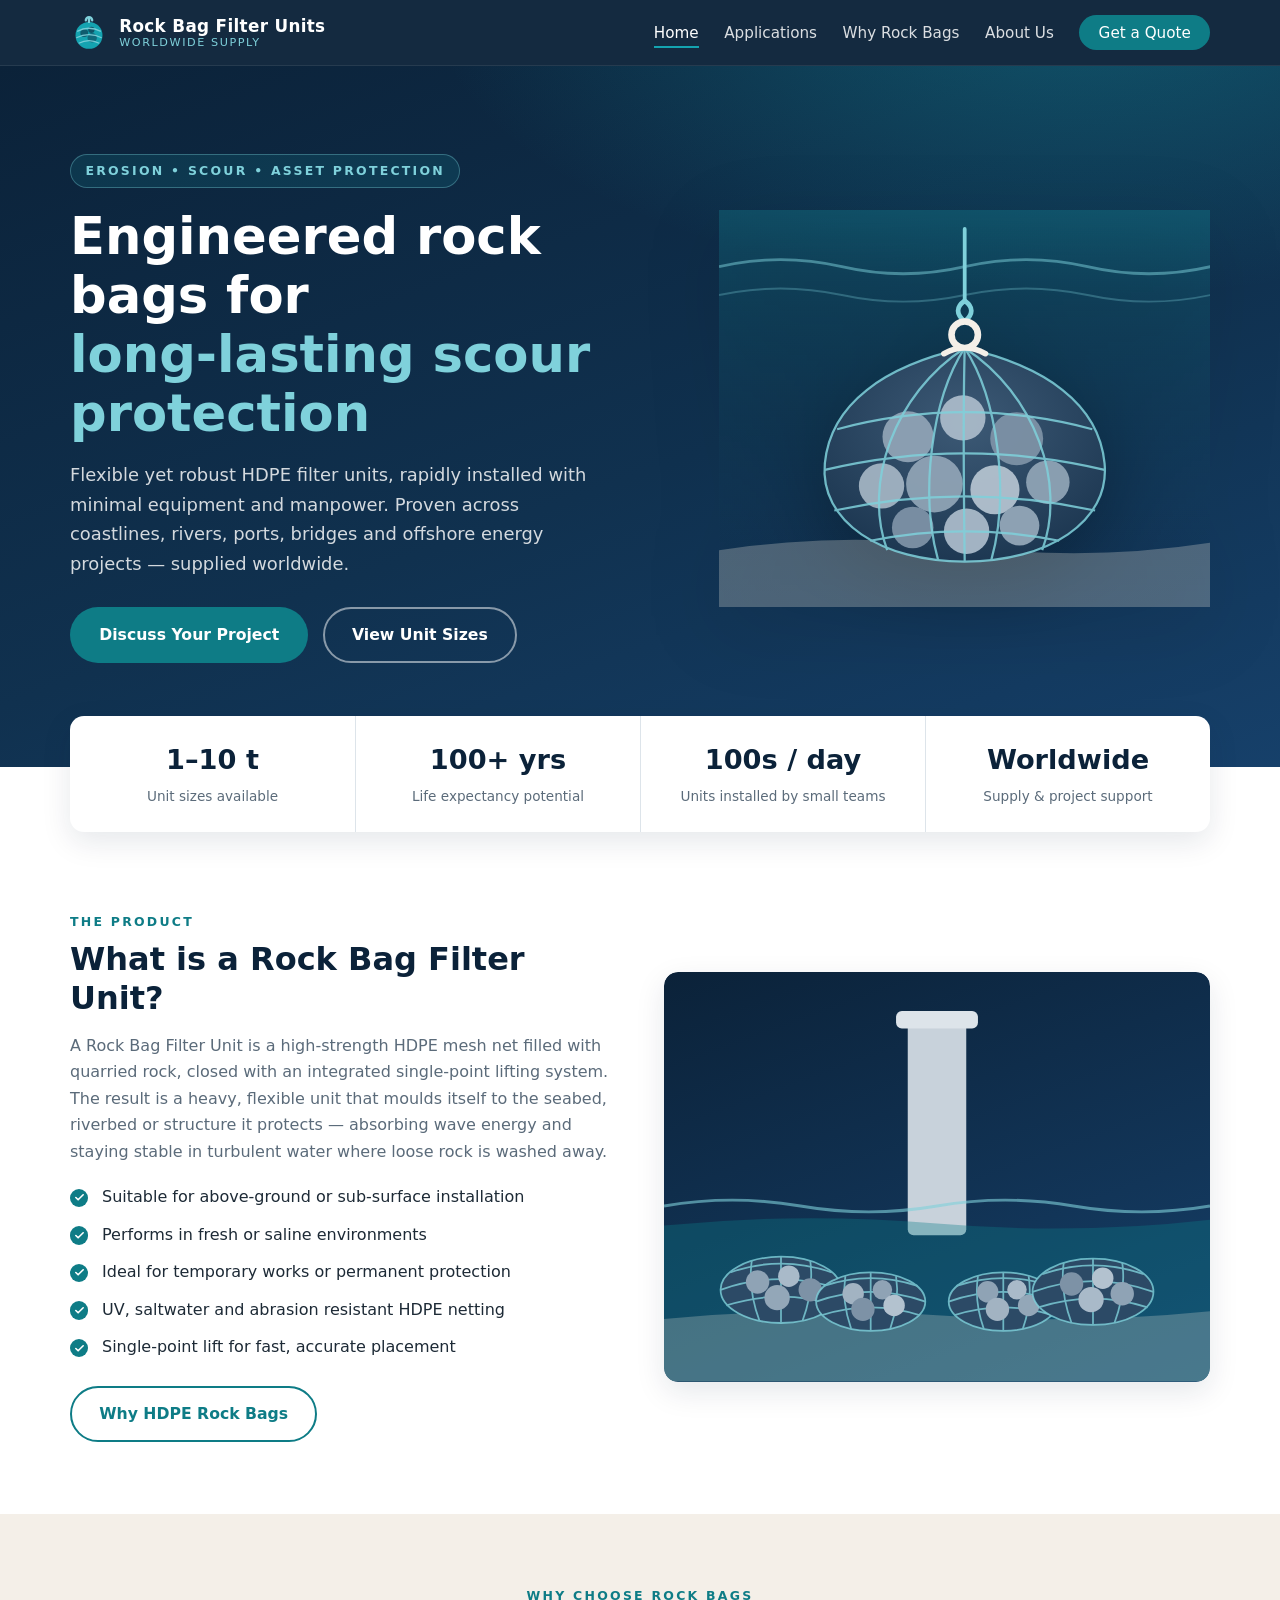
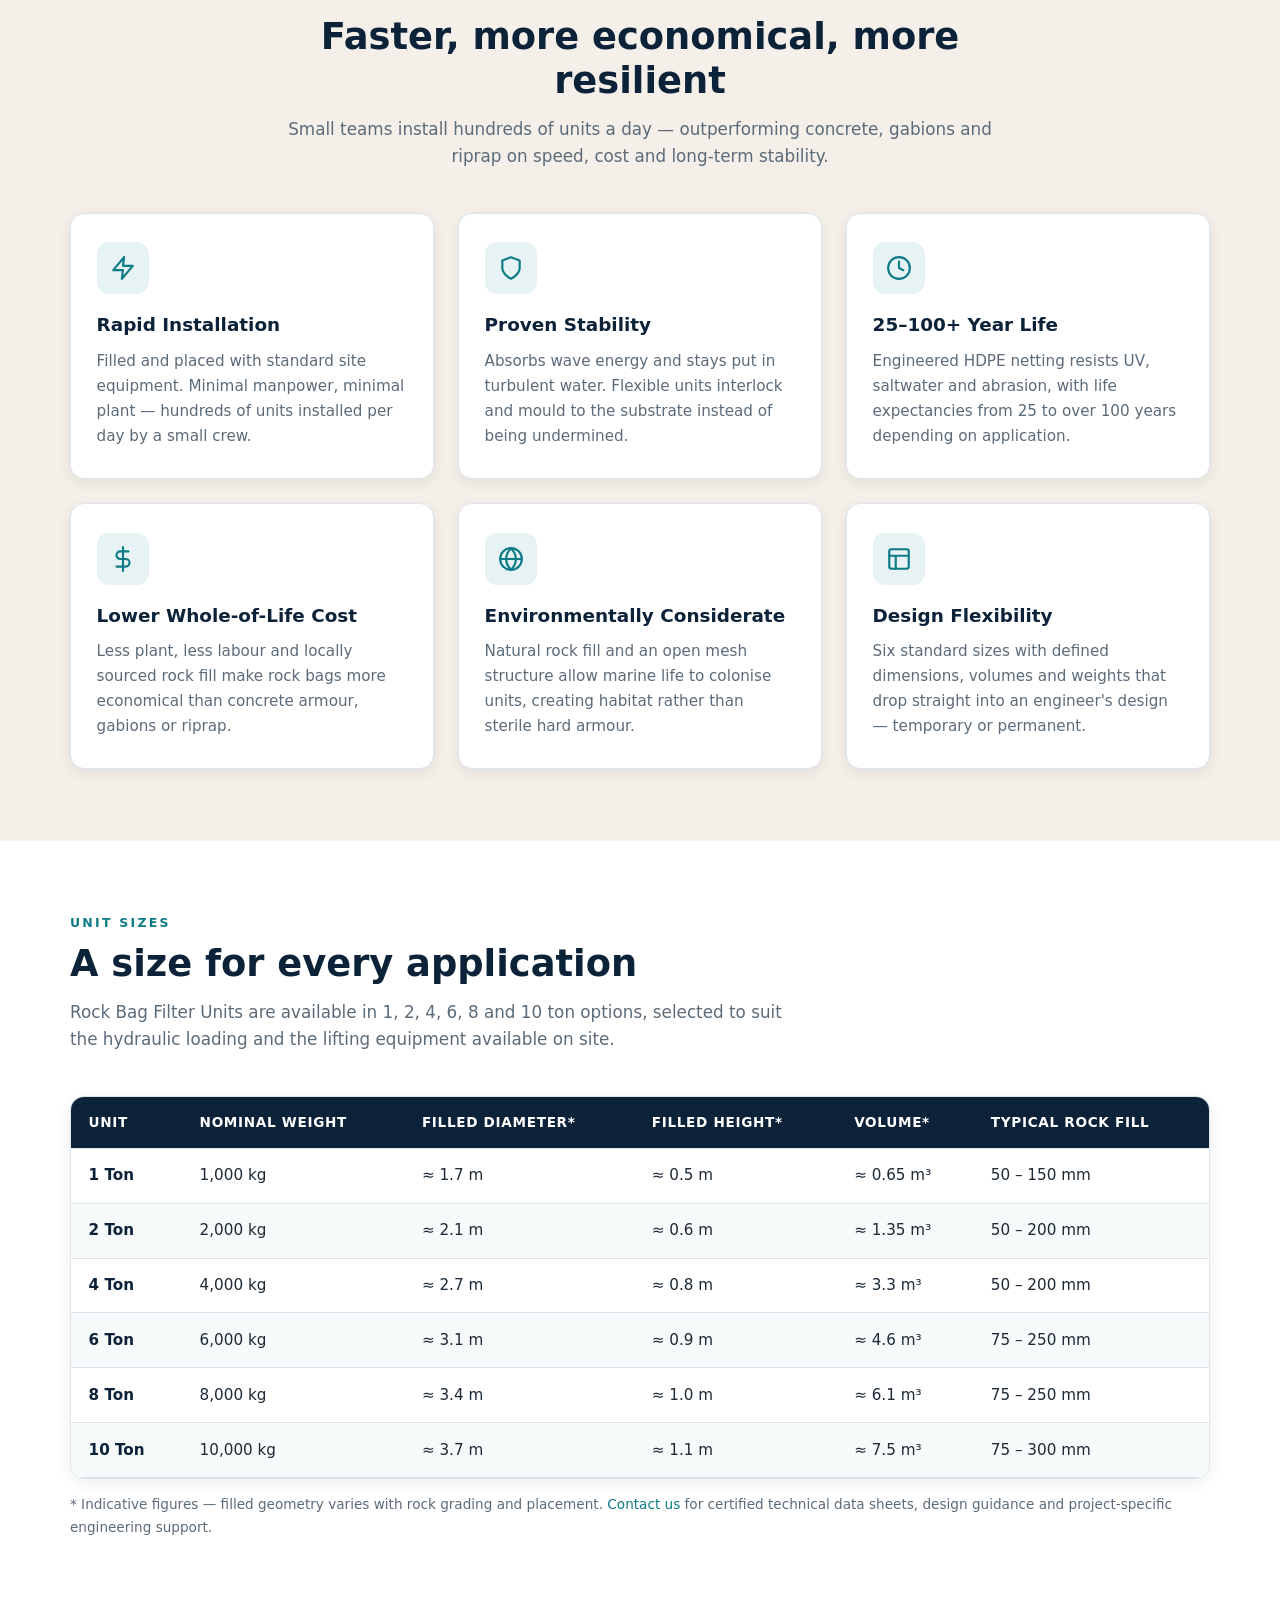
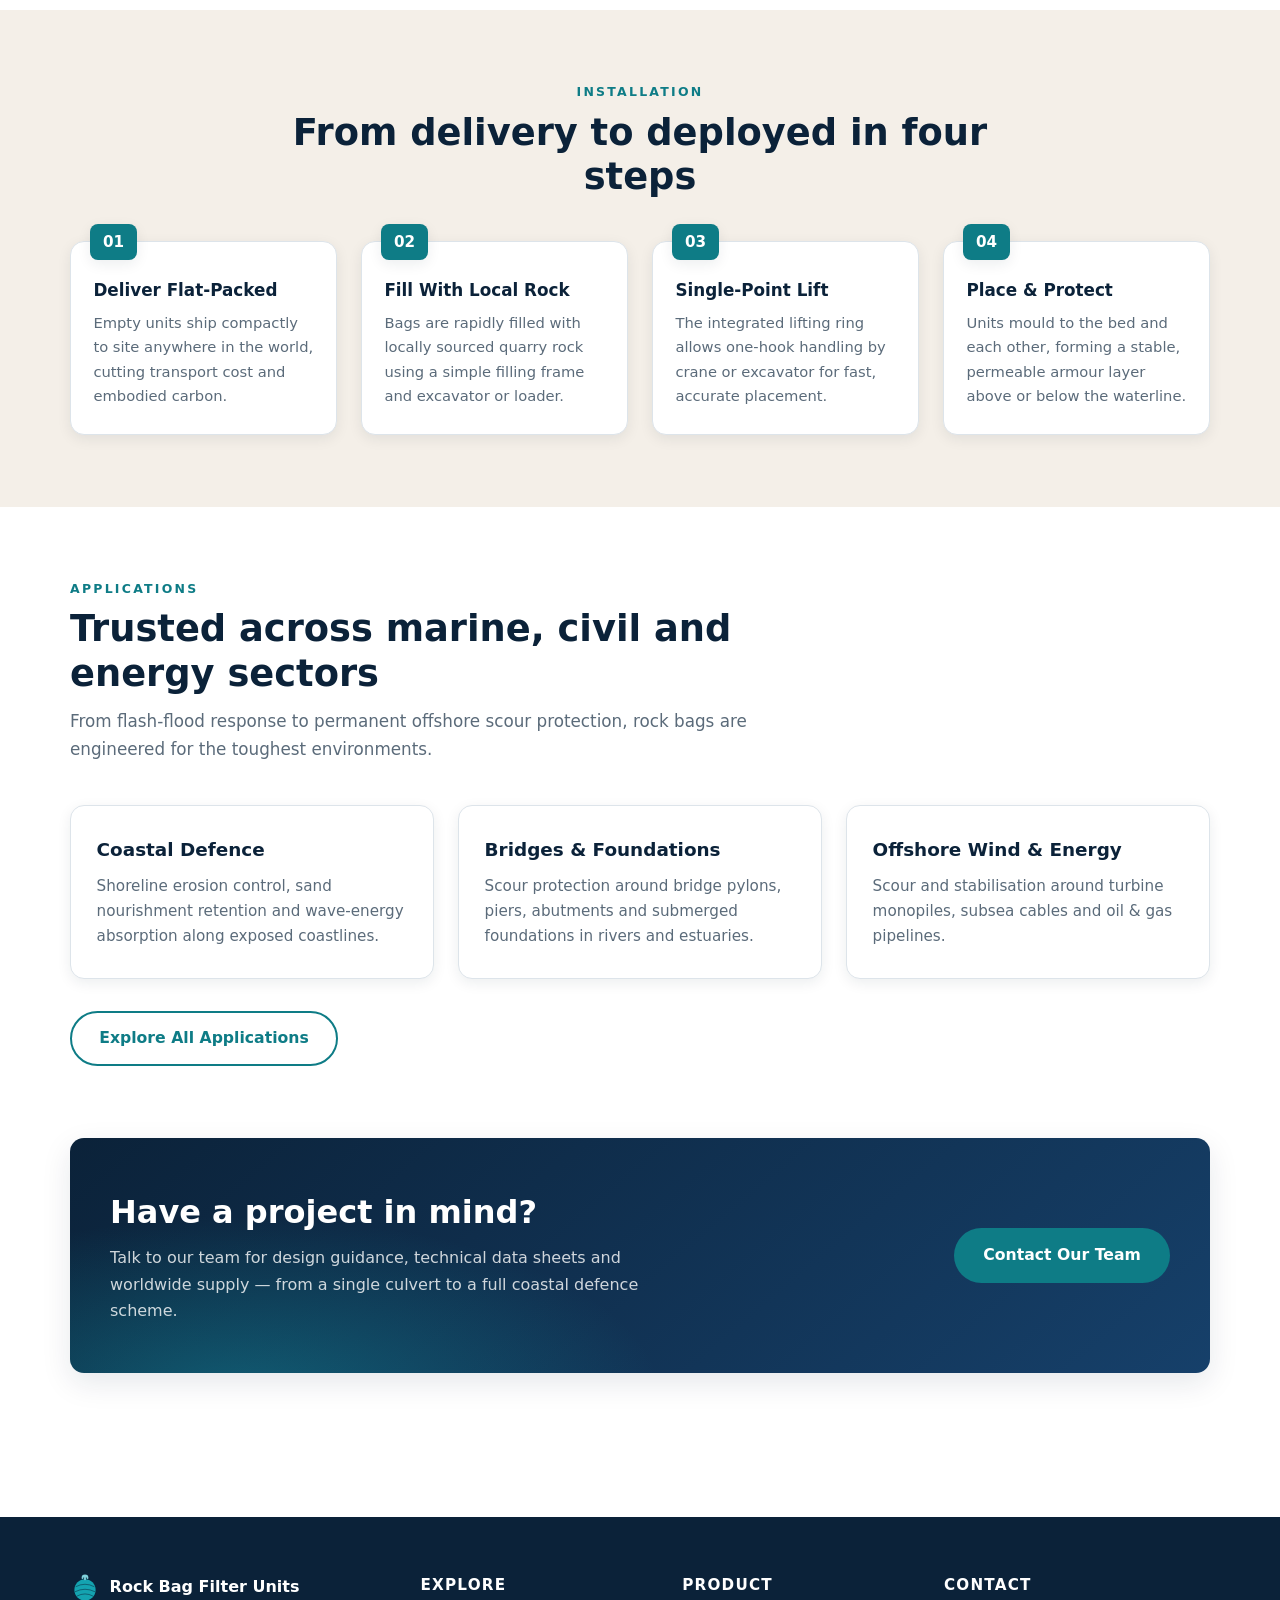
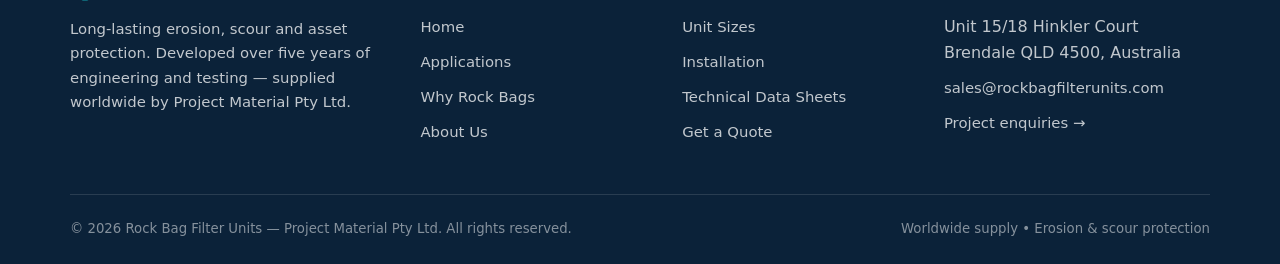
==== commit bbfca5e5: "Rework rockbagfilterunits.com as a modern responsive static site Build a complete five-page website " ====
--- a/index.html
+++ b/index.html
@@ -1,552 +1,431 @@
 <!DOCTYPE html>
 <html lang="en">
 <head>
-<meta charset="UTF-8">
-<meta name="viewport" content="width=device-width, initial-scale=1.0">
-<title>Rock Bag Filter Units — Engineered Scour &amp; Erosion Protection, Worldwide Supply</title>
-<meta name="description" content="Rock Bag Filter Units deliver long-lasting scour and erosion protection for coastlines, bridges, ports, pipelines and offshore assets. Available 0.5–12 tonne, PE &amp; HDPE, supplied worldwide from Brendale, Queensland.">
-<style>
-  :root{
-    --navy:#0b2239;
-    --navy-2:#12304e;
-    --ocean:#0e7490;
-    --ocean-bright:#06b6d4;
-    --sand:#f6f3ee;
-    --stone:#e8e4dc;
-    --ink:#1c2733;
-    --muted:#5b6b7b;
-    --white:#ffffff;
-    --accent:#f59e0b;
-    --radius:14px;
-    --shadow:0 10px 30px rgba(11,34,57,.10);
-    --maxw:1120px;
-  }
-  *{margin:0;padding:0;box-sizing:border-box}
-  html{scroll-behavior:smooth}
-  body{font-family:"Segoe UI",system-ui,-apple-system,Roboto,Helvetica,Arial,sans-serif;color:var(--ink);background:var(--white);line-height:1.65;-webkit-font-smoothing:antialiased}
-  img,svg{max-width:100%;display:block}
-  a{color:var(--ocean);text-decoration:none}
-  .wrap{max-width:var(--maxw);margin:0 auto;padding:0 24px}
-  section{padding:88px 0}
-  h1,h2,h3{line-height:1.15;font-weight:800;letter-spacing:-.02em}
-  h2{font-size:clamp(1.7rem,3.5vw,2.4rem);color:var(--navy)}
-  .kicker{display:inline-block;font-size:.78rem;font-weight:700;letter-spacing:.14em;text-transform:uppercase;color:var(--ocean);margin-bottom:14px}
-  .lede{font-size:1.08rem;color:var(--muted);max-width:640px;margin-top:14px}
-
-  /* ---------- Nav ---------- */
-  header{position:sticky;top:0;z-index:50;background:rgba(11,34,57,.92);backdrop-filter:blur(10px);border-bottom:1px solid rgba(255,255,255,.08)}
-  .nav{display:flex;align-items:center;justify-content:space-between;height:68px}
-  .brand{display:flex;align-items:center;gap:10px;color:#fff;font-weight:800;font-size:1.05rem;letter-spacing:.01em}
-  .brand .mark{width:34px;height:34px;flex:none}
-  .brand small{display:block;font-weight:500;font-size:.62rem;letter-spacing:.22em;text-transform:uppercase;color:#9fc3d8}
-  .navlinks{display:flex;align-items:center;gap:26px}
-  .navlinks a{color:#d7e5ee;font-size:.92rem;font-weight:600}
-  .navlinks a:hover{color:#fff}
-  .btn{display:inline-block;padding:12px 22px;border-radius:999px;font-weight:700;font-size:.95rem;transition:transform .15s ease,box-shadow .15s ease;cursor:pointer;border:0}
-  .btn-primary{background:var(--accent);color:var(--navy)}
-  .btn-primary:hover{transform:translateY(-2px);box-shadow:0 8px 20px rgba(245,158,11,.35)}
-  .btn-ghost{background:transparent;color:#fff;border:1.5px solid rgba(255,255,255,.45)}
-  .btn-ghost:hover{border-color:#fff}
-  .nav .btn{padding:9px 18px;font-size:.85rem}
-  .menu-toggle{display:none;background:none;border:0;cursor:pointer;padding:6px}
-  .menu-toggle span{display:block;width:24px;height:2px;background:#fff;margin:5px 0;border-radius:2px}
-
-  /* ---------- Hero ---------- */
-  .hero{background:linear-gradient(160deg,var(--navy) 0%,var(--navy-2) 55%,#0e3a5c 100%);color:#fff;padding:96px 0 0;position:relative;overflow:hidden}
-  .hero .wrap{display:grid;grid-template-columns:1.15fr .85fr;gap:48px;align-items:center}
-  .hero h1{font-size:clamp(2.2rem,5vw,3.4rem);color:#fff}
-  .hero h1 em{font-style:normal;color:var(--ocean-bright)}
-  .hero p{margin:22px 0 32px;font-size:1.12rem;color:#c3d5e2;max-width:540px}
-  .hero-ctas{display:flex;gap:14px;flex-wrap:wrap}
-  .hero-art{position:relative}
-  .stats{background:rgba(255,255,255,.06);border-top:1px solid rgba(255,255,255,.1);margin-top:80px}
-  .stats .wrap{display:grid;grid-template-columns:repeat(4,1fr);gap:0;padding-top:26px;padding-bottom:26px}
-  .stat{text-align:center;padding:6px 12px}
-  .stat b{display:block;font-size:1.7rem;font-weight:800;color:var(--ocean-bright)}
-  .stat span{font-size:.82rem;color:#9fb8c9;letter-spacing:.04em}
-
-  /* ---------- What is ---------- */
-  .what{background:var(--sand)}
-  .what .wrap{display:grid;grid-template-columns:1fr 1fr;gap:56px;align-items:center}
-  .what ul{margin-top:22px;list-style:none}
-  .what li{padding:10px 0 10px 36px;position:relative;color:var(--ink)}
-  .what li::before{content:"";position:absolute;left:0;top:14px;width:22px;height:22px;border-radius:50%;background:var(--ocean);
-    -webkit-mask:url('data:image/svg+xml;utf8,<svg xmlns="http://www.w3.org/2000/svg" viewBox="0 0 24 24" fill="white"><path d="M9 16.2 4.8 12l-1.4 1.4L9 19 21 7l-1.4-1.4z"/></svg>') center/contain no-repeat;
-    mask:url('data:image/svg+xml;utf8,<svg xmlns="http://www.w3.org/2000/svg" viewBox="0 0 24 24" fill="white"><path d="M9 16.2 4.8 12l-1.4 1.4L9 19 21 7l-1.4-1.4z"/></svg>') center/contain no-repeat}
-
-  /* ---------- Applications ---------- */
-  .apps-grid{display:grid;grid-template-columns:repeat(3,1fr);gap:22px;margin-top:44px}
-  .card{background:#fff;border:1px solid var(--stone);border-radius:var(--radius);padding:28px;box-shadow:var(--shadow);transition:transform .2s ease,box-shadow .2s ease}
-  .card:hover{transform:translateY(-4px);box-shadow:0 16px 36px rgba(11,34,57,.14)}
-  .card .icon{width:52px;height:52px;border-radius:12px;background:linear-gradient(140deg,var(--ocean),var(--navy-2));display:flex;align-items:center;justify-content:center;margin-bottom:18px}
-  .card .icon svg{width:28px;height:28px;stroke:#fff;fill:none;stroke-width:1.8;stroke-linecap:round;stroke-linejoin:round}
-  .card h3{font-size:1.08rem;color:var(--navy);margin-bottom:8px}
-  .card p{font-size:.94rem;color:var(--muted)}
-
-  /* ---------- Specs ---------- */
-  .specs{background:var(--navy);color:#fff}
-  .specs h2{color:#fff}
-  .specs .lede{color:#b7cbda}
-  .spec-cols{display:grid;grid-template-columns:1.1fr .9fr;gap:48px;margin-top:44px;align-items:start}
-  .size-chips{display:flex;flex-wrap:wrap;gap:12px;margin:20px 0 30px}
-  .chip{background:rgba(255,255,255,.08);border:1px solid rgba(255,255,255,.18);border-radius:10px;padding:12px 18px;font-weight:700;font-size:1rem}
-  .chip b{color:var(--ocean-bright)}
-  .spec-list{list-style:none}
-  .spec-list li{display:flex;gap:14px;padding:14px 0;border-bottom:1px solid rgba(255,255,255,.1)}
-  .spec-list li:last-child{border-bottom:0}
-  .spec-list .dot{flex:none;width:10px;height:10px;border-radius:50%;background:var(--accent);margin-top:9px}
-  .spec-list b{color:#fff}
-  .spec-list span{color:#b7cbda;font-size:.95rem}
-
-  /* ---------- Why ---------- */
-  .why-grid{display:grid;grid-template-columns:repeat(2,1fr);gap:22px;margin-top:44px}
-  .why-grid .card{display:flex;gap:18px;align-items:flex-start}
-  .why-grid .icon{flex:none}
-
-  /* ---------- Install ---------- */
-  .install{background:var(--sand)}
-  .steps{display:grid;grid-template-columns:repeat(3,1fr);gap:22px;margin-top:44px;counter-reset:step}
-  .step{background:#fff;border-radius:var(--radius);padding:30px;border:1px solid var(--stone);position:relative}
-  .step::before{counter-increment:step;content:counter(step,decimal-leading-zero);font-size:2.4rem;font-weight:800;color:var(--stone);position:absolute;top:18px;right:22px;line-height:1}
-  .step h3{color:var(--navy);margin-bottom:8px;font-size:1.05rem}
-  .step p{font-size:.94rem;color:var(--muted)}
-
-  /* ---------- About ---------- */
-  .about .wrap{display:grid;grid-template-columns:1fr 1fr;gap:56px;align-items:center}
-  .about blockquote{margin-top:24px;padding:22px 26px;background:var(--sand);border-left:4px solid var(--ocean);border-radius:0 var(--radius) var(--radius) 0;font-size:1.02rem;color:var(--ink)}
-
-  /* ---------- Contact ---------- */
-  .contact{background:linear-gradient(160deg,var(--navy) 0%,#0e3a5c 100%);color:#fff}
-  .contact h2{color:#fff}
-  .contact .wrap{display:grid;grid-template-columns:1fr 1fr;gap:56px}
-  .contact-info{list-style:none;margin-top:28px}
-  .contact-info li{display:flex;gap:16px;margin-bottom:22px;align-items:flex-start}
-  .contact-info .icon{flex:none;width:44px;height:44px;border-radius:10px;background:rgba(255,255,255,.1);display:flex;align-items:center;justify-content:center}
-  .contact-info .icon svg{width:22px;height:22px;stroke:var(--ocean-bright);fill:none;stroke-width:1.8;stroke-linecap:round;stroke-linejoin:round}
-  .contact-info b{display:block;color:#fff}
-  .contact-info span,.contact-info a{color:#b7cbda}
-  .contact-info a:hover{color:#fff}
-  form{background:#fff;border-radius:var(--radius);padding:32px;color:var(--ink);box-shadow:var(--shadow)}
-  form h3{color:var(--navy);margin-bottom:18px}
-  .field{margin-bottom:16px}
-  .field label{display:block;font-size:.85rem;font-weight:600;margin-bottom:6px;color:var(--navy)}
-  .field input,.field select,.field textarea{width:100%;padding:12px 14px;border:1.5px solid var(--stone);border-radius:10px;font:inherit;background:var(--sand);color:var(--ink)}
-  .field input:focus,.field select:focus,.field textarea:focus{outline:2px solid var(--ocean-bright);border-color:transparent}
-  form .btn{width:100%}
-
-  footer{background:#081a2c;color:#7f97a9;padding:34px 0;font-size:.88rem}
-  footer .wrap{display:flex;justify-content:space-between;align-items:center;gap:16px;flex-wrap:wrap}
-  footer a{color:#a9c2d4}
-
-  /* reveal on scroll */
-  .reveal{opacity:0;transform:translateY(24px);transition:opacity .6s ease,transform .6s ease}
-  .reveal.in{opacity:1;transform:none}
-  @media (prefers-reduced-motion:reduce){.reveal{opacity:1;transform:none;transition:none}}
-
-  /* ---------- Responsive ---------- */
-  @media (max-width:900px){
-    .hero .wrap,.what .wrap,.about .wrap,.contact .wrap,.spec-cols{grid-template-columns:1fr}
-    .apps-grid{grid-template-columns:1fr 1fr}
-    .steps{grid-template-columns:1fr}
-    .stats .wrap{grid-template-columns:repeat(2,1fr);row-gap:18px}
-    .hero-art{max-width:420px;margin:0 auto}
-    .why-grid{grid-template-columns:1fr}
-    .navlinks{position:fixed;inset:68px 0 auto 0;background:var(--navy);flex-direction:column;padding:24px;gap:18px;transform:translateY(-130%);transition:transform .25s ease;border-bottom:1px solid rgba(255,255,255,.1)}
-    .navlinks.open{transform:none}
-    .menu-toggle{display:block}
-  }
-  @media (max-width:560px){
-    .apps-grid{grid-template-columns:1fr}
-    section{padding:64px 0}
-  }
-</style>
+  <meta charset="UTF-8">
+  <meta name="viewport" content="width=device-width, initial-scale=1.0">
+  <title>Rock Bag Filter Units | Erosion &amp; Scour Protection — Worldwide Supply</title>
+  <meta name="description" content="Rock Bag Filter Units deliver long-lasting erosion and scour protection with minimal equipment and manpower. HDPE rock bags in 1–10 ton sizes, supplied worldwide for coastal, marine, energy and infrastructure projects.">
+  <link rel="icon" type="image/svg+xml" href="assets/favicon.svg">
+  <link rel="stylesheet" href="css/style.css">
 </head>
 <body>
 
-<header>
-  <div class="wrap nav">
-    <a class="brand" href="#top" aria-label="Rock Bag Filter Units home">
-      <svg class="mark" viewBox="0 0 40 40" aria-hidden="true">
-        <circle cx="20" cy="20" r="19" fill="#0e7490"/>
-        <path d="M20 5 C11 12 8 20 12 30 Q20 37 28 30 C32 20 29 12 20 5 Z" fill="none" stroke="#fff" stroke-width="1.6"/>
-        <circle cx="17" cy="18" r="3.4" fill="#fff" opacity=".9"/>
-        <circle cx="23.5" cy="22" r="4" fill="#fff" opacity=".75"/>
-        <circle cx="18" cy="26.5" r="3" fill="#fff" opacity=".6"/>
-        <path d="M14 12 L26 12 M20 5 L20 10" stroke="#fff" stroke-width="1.6"/>
-      </svg>
-      <span>ROCKBAG<small>Filter Units</small></span>
-    </a>
-    <nav class="navlinks" id="navlinks">
-      <a href="#what">Product</a>
-      <a href="#applications">Applications</a>
-      <a href="#specs">Specifications</a>
-      <a href="#why">Why Rock Bags</a>
-      <a href="#about">About</a>
-      <a class="btn btn-primary" href="#contact">Get a Quote</a>
-    </nav>
-    <button class="menu-toggle" id="menuToggle" aria-label="Toggle menu" aria-expanded="false">
-      <span></span><span></span><span></span>
-    </button>
-  </div>
-</header>
-
-<main id="top">
-
-  <!-- ================= HERO ================= -->
-  <div class="hero">
-    <div class="wrap">
-      <div>
-        <span class="kicker" style="color:var(--ocean-bright)">Worldwide Supply · Scour &amp; Erosion Protection</span>
-        <h1>Engineered scour protection.<br><em>Placed in hours, built for decades.</em></h1>
-        <p>Rock Bag Filter Units are flexible, rock-filled mesh units that deliver long-lasting scour and erosion protection with minimal equipment and manpower — above ground or sub-surface, fresh water or marine, temporary or permanent works.</p>
-        <div class="hero-ctas">
-          <a class="btn btn-primary" href="#contact">Talk to our design team</a>
-          <a class="btn btn-ghost" href="#applications">Explore applications</a>
-        </div>
-      </div>
-      <div class="hero-art">
-        <svg viewBox="0 0 420 360" role="img" aria-label="Illustration of a rock bag filter unit protecting a bridge pier from scour">
-          <defs>
-            <linearGradient id="waterG" x1="0" y1="0" x2="0" y2="1">
-              <stop offset="0" stop-color="#0ea5c9" stop-opacity=".55"/>
-              <stop offset="1" stop-color="#0b2239" stop-opacity=".1"/>
-            </linearGradient>
-          </defs>
-          <!-- sky crane -->
-          <path d="M40 40 h190 M40 40 v50 M230 40 v24" stroke="#38566f" stroke-width="5" fill="none" stroke-linecap="round"/>
-          <path d="M230 64 v30" stroke="#8fb3c9" stroke-width="2" stroke-dasharray="4 5"/>
-          <!-- lifted bag -->
-          <g>
-            <path d="M230 94 l-26 14 c-8 26 -6 44 4 60 q22 16 44 0 c10 -16 12 -34 4 -60 Z" fill="#123a57" stroke="#4dd0e6" stroke-width="2"/>
-            <g fill="#7fa8bf">
-              <circle cx="218" cy="128" r="9"/><circle cx="238" cy="120" r="10"/><circle cx="230" cy="146" r="11"/><circle cx="248" cy="140" r="8"/><circle cx="212" cy="146" r="7"/>
+  <header class="site-header">
+    <div class="container nav-bar">
+      <a class="brand" href="index.html">
+        <svg class="brand-mark" width="38" height="38" viewBox="0 0 48 48" fill="none" aria-hidden="true">
+          <circle cx="24" cy="27" r="17" fill="#14a3b0"/>
+          <circle cx="18" cy="24" r="5" fill="#0b2239" opacity="0.55"/>
+          <circle cx="28" cy="30" r="6" fill="#0b2239" opacity="0.45"/>
+          <circle cx="27" cy="20" r="4" fill="#0b2239" opacity="0.6"/>
+          <path d="M24 10 v-4 M20 8 a4 4 0 0 1 8 0" stroke="#7fd1db" stroke-width="3" stroke-linecap="round" fill="none"/>
+          <path d="M9 22 Q24 14 39 22 M8 30 Q24 22 40 30 M11 37 Q24 30 37 37" stroke="#7fd1db" stroke-width="1.6" fill="none" opacity="0.9"/>
+        </svg>
+        <span>Rock Bag Filter Units<small>Worldwide Supply</small></span>
+      </a>
+      <button class="nav-toggle" aria-label="Toggle navigation" aria-expanded="false">
+        <span></span><span></span><span></span>
+      </button>
+      <ul class="nav-links">
+        <li><a href="index.html" class="active">Home</a></li>
+        <li><a href="applications.html">Applications</a></li>
+        <li><a href="advantages.html">Why Rock Bags</a></li>
+        <li><a href="about.html">About Us</a></li>
+        <li><a href="contact.html" class="nav-cta">Get a Quote</a></li>
+      </ul>
+    </div>
+  </header>
+
+  <main>
+
+    <!-- Hero -->
+    <section class="hero">
+      <div class="container">
+        <div>
+          <span class="eyebrow">Erosion • Scour • Asset Protection</span>
+          <h1>Engineered rock bags for <span class="accent">long&#8209;lasting scour protection</span></h1>
+          <p class="lede">
+            Flexible yet robust HDPE filter units, rapidly installed with minimal equipment and
+            manpower. Proven across coastlines, rivers, ports, bridges and offshore energy
+            projects — supplied worldwide.
+          </p>
+          <div class="hero-actions">
+            <a class="btn btn-primary" href="contact.html">Discuss Your Project</a>
+            <a class="btn btn-ghost" href="#sizes">View Unit Sizes</a>
+          </div>
+        </div>
+        <div class="hero-art" aria-hidden="true">
+          <svg viewBox="0 0 520 420" xmlns="http://www.w3.org/2000/svg" role="img">
+            <defs>
+              <linearGradient id="sea" x1="0" y1="0" x2="0" y2="1">
+                <stop offset="0" stop-color="#14a3b0" stop-opacity="0.25"/>
+                <stop offset="1" stop-color="#0b2239" stop-opacity="0"/>
+              </linearGradient>
+              <radialGradient id="bagfill" cx="0.5" cy="0.35" r="0.8">
+                <stop offset="0" stop-color="#3d5a76"/>
+                <stop offset="1" stop-color="#16304a"/>
+              </radialGradient>
+            </defs>
+            <!-- water -->
+            <rect x="0" y="0" width="520" height="420" fill="url(#sea)"/>
+            <path d="M0 60 Q65 45 130 60 T260 60 T390 60 T520 60" stroke="#7fd1db" stroke-width="3" fill="none" opacity="0.5"/>
+            <path d="M0 90 Q65 76 130 90 T260 90 T390 90 T520 90" stroke="#7fd1db" stroke-width="2" fill="none" opacity="0.3"/>
+            <!-- seabed -->
+            <path d="M0 360 Q130 340 260 356 T520 352 L520 420 L0 420 Z" fill="#e7e1d6" opacity="0.28"/>
+            <!-- crane hook and line -->
+            <path d="M260 20 V96" stroke="#7fd1db" stroke-width="4" stroke-linecap="round"/>
+            <path d="M260 96 q-14 10 0 22 q14 -12 0 -22" fill="none" stroke="#7fd1db" stroke-width="5" stroke-linecap="round"/>
+            <!-- lifting ring -->
+            <circle cx="260" cy="132" r="14" fill="none" stroke="#f4efe8" stroke-width="7"/>
+            <!-- bag body -->
+            <path d="M260 146 C 175 165 118 205 112 268 C 106 330 172 372 260 372 C 348 372 414 330 408 268 C 402 205 345 165 260 146 Z" fill="url(#bagfill)"/>
+            <!-- rocks -->
+            <g opacity="0.95">
+              <circle cx="200" cy="240" r="27" fill="#8fa3b5"/>
+              <circle cx="258" cy="220" r="24" fill="#a9bac9"/>
+              <circle cx="315" cy="242" r="28" fill="#7d92a6"/>
+              <circle cx="172" cy="292" r="24" fill="#a2b3c2"/>
+              <circle cx="228" cy="290" r="30" fill="#8fa3b5"/>
+              <circle cx="292" cy="296" r="26" fill="#b3c2cf"/>
+              <circle cx="348" cy="288" r="23" fill="#8fa3b5"/>
+              <circle cx="205" cy="336" r="22" fill="#7d92a6"/>
+              <circle cx="262" cy="340" r="24" fill="#a9bac9"/>
+              <circle cx="318" cy="334" r="21" fill="#93a7b8"/>
             </g>
-            <path d="M204 118 q26 -12 52 0 M202 136 q28 -12 56 0 M206 152 q24 -10 48 0" stroke="#4dd0e6" stroke-width="1.2" fill="none" opacity=".8"/>
-            <circle cx="230" cy="90" r="6" fill="none" stroke="#4dd0e6" stroke-width="2.4"/>
-          </g>
-          <!-- water -->
-          <rect x="0" y="196" width="420" height="164" fill="url(#waterG)"/>
-          <path d="M0 196 q35 -10 70 0 t70 0 t70 0 t70 0 t70 0 t70 0" stroke="#4dd0e6" stroke-width="2.5" fill="none"/>
-          <!-- pier -->
-          <rect x="300" y="60" width="34" height="230" rx="4" fill="#37536c"/>
-          <rect x="288" y="46" width="58" height="18" rx="4" fill="#456684"/>
-          <!-- seabed -->
-          <path d="M0 322 q100 -14 210 0 t210 0 v38 h-420 Z" fill="#274b63"/>
-          <!-- placed bags at pier base -->
-          <g stroke="#4dd0e6" stroke-width="1.6">
-            <ellipse cx="268" cy="308" rx="34" ry="18" fill="#123a57"/>
-            <ellipse cx="366" cy="308" rx="34" ry="18" fill="#123a57"/>
-            <ellipse cx="317" cy="292" rx="34" ry="18" fill="#16425f"/>
-          </g>
-          <g fill="#7fa8bf" opacity=".9">
-            <circle cx="256" cy="306" r="6"/><circle cx="274" cy="310" r="7"/><circle cx="286" cy="303" r="5"/>
-            <circle cx="354" cy="306" r="6"/><circle cx="372" cy="310" r="7"/><circle cx="382" cy="303" r="5"/>
-            <circle cx="305" cy="290" r="6"/><circle cx="322" cy="294" r="7"/><circle cx="333" cy="287" r="5"/>
-          </g>
-          <!-- fish -->
-          <path d="M60 250 q10 -8 20 0 q-10 8 -20 0 Z M80 250 l8 -6 v12 Z" fill="#4dd0e6" opacity=".7"/>
-          <path d="M120 280 q8 -6 16 0 q-8 6 -16 0 Z M136 280 l6 -5 v10 Z" fill="#4dd0e6" opacity=".5"/>
-        </svg>
+            <!-- net mesh -->
+            <g stroke="#7fd1db" stroke-width="2.4" fill="none" opacity="0.85">
+              <path d="M260 146 C 175 165 118 205 112 268 C 106 330 172 372 260 372 C 348 372 414 330 408 268 C 402 205 345 165 260 146 Z"/>
+              <path d="M260 146 C 225 200 212 300 232 371"/>
+              <path d="M260 146 C 295 200 308 300 288 371"/>
+              <path d="M260 146 C 185 195 152 290 178 360"/>
+              <path d="M260 146 C 335 195 368 290 342 360"/>
+              <path d="M260 146 C 258 220 259 300 260 372"/>
+              <path d="M125 232 Q 260 196 395 232"/>
+              <path d="M112 275 Q 260 240 408 275"/>
+              <path d="M122 318 Q 260 288 398 318"/>
+              <path d="M160 350 Q 260 330 360 350"/>
+            </g>
+            <!-- rope gather at neck -->
+            <path d="M238 152 Q260 140 282 152" stroke="#f4efe8" stroke-width="6" fill="none" stroke-linecap="round"/>
+          </svg>
+        </div>
+      </div>
+    </section>
+
+    <!-- Stats -->
+    <div class="hero-stats">
+      <div class="container">
+        <div class="stats-grid">
+          <div class="stat"><strong>1–10 t</strong><span>Unit sizes available</span></div>
+          <div class="stat"><strong>100+ yrs</strong><span>Life expectancy potential</span></div>
+          <div class="stat"><strong>100s / day</strong><span>Units installed by small teams</span></div>
+          <div class="stat"><strong>Worldwide</strong><span>Supply &amp; project support</span></div>
+        </div>
       </div>
     </div>
-    <div class="stats">
-      <div class="wrap">
-        <div class="stat"><b>0.5–12 t</b><span>unit sizes available</span></div>
-        <div class="stat"><b>100+ yrs</b><span>life expectancy by application</span></div>
-        <div class="stat"><b>100s/day</b><span>units installed by small teams</span></div>
-        <div class="stat"><b>Worldwide</b><span>design support &amp; supply</span></div>
+
+    <!-- Intro / what is a rock bag -->
+    <section class="section" id="about-product">
+      <div class="container split">
+        <div class="reveal">
+          <div class="section-head" style="margin-bottom:0.5rem;">
+            <p class="kicker">The Product</p>
+            <h2>What is a Rock Bag Filter Unit?</h2>
+          </div>
+          <p>
+            A Rock Bag Filter Unit is a high-strength HDPE mesh net filled with quarried rock,
+            closed with an integrated single-point lifting system. The result is a heavy, flexible
+            unit that moulds itself to the seabed, riverbed or structure it protects — absorbing
+            wave energy and staying stable in turbulent water where loose rock is washed away.
+          </p>
+          <ul class="check-list">
+            <li>Suitable for above-ground or sub-surface installation</li>
+            <li>Performs in fresh or saline environments</li>
+            <li>Ideal for temporary works or permanent protection</li>
+            <li>UV, saltwater and abrasion resistant HDPE netting</li>
+            <li>Single-point lift for fast, accurate placement</li>
+          </ul>
+          <a class="btn btn-outline" href="advantages.html">Why HDPE Rock Bags</a>
+        </div>
+        <div class="art reveal" aria-hidden="true">
+          <svg viewBox="0 0 560 420" xmlns="http://www.w3.org/2000/svg" style="background:linear-gradient(160deg,#0b2239,#16406a);border-radius:14px;">
+            <!-- bridge pier protected by rock bags -->
+            <rect x="250" y="40" width="60" height="230" rx="6" fill="#c8d2db"/>
+            <rect x="238" y="40" width="84" height="18" rx="6" fill="#dde4ea"/>
+            <path d="M0 260 Q140 246 280 258 T560 254 L560 420 L0 420 Z" fill="#0e7c86" opacity="0.35"/>
+            <path d="M0 240 Q70 228 140 240 T280 240 T420 240 T560 240" stroke="#7fd1db" stroke-width="3" fill="none" opacity="0.6"/>
+            <!-- seabed -->
+            <path d="M0 356 Q140 342 280 352 T560 348 L560 420 L0 420 Z" fill="#e7e1d6" opacity="0.25"/>
+            <!-- rock bags around pier -->
+            <g>
+              <g transform="translate(120,300)">
+                <ellipse cx="0" cy="26" rx="62" ry="34" fill="#2c4a66"/>
+                <g stroke="#7fd1db" stroke-width="1.8" fill="none" opacity="0.8">
+                  <ellipse cx="0" cy="26" rx="62" ry="34"/>
+                  <path d="M-62 26 Q0 4 62 26 M-52 8 Q0 -10 52 8 M-56 42 Q0 24 56 42"/>
+                  <path d="M-30 -4 Q-34 26 -22 58 M0 -8 Q0 26 0 60 M30 -4 Q34 26 22 58"/>
+                </g>
+                <circle cx="-24" cy="18" r="12" fill="#8fa3b5"/>
+                <circle cx="8" cy="12" r="11" fill="#a9bac9"/>
+                <circle cx="30" cy="26" r="12" fill="#7d92a6"/>
+                <circle cx="-4" cy="34" r="13" fill="#93a7b8"/>
+              </g>
+              <g transform="translate(212,318)">
+                <ellipse cx="0" cy="20" rx="56" ry="30" fill="#2c4a66"/>
+                <g stroke="#7fd1db" stroke-width="1.8" fill="none" opacity="0.8">
+                  <ellipse cx="0" cy="20" rx="56" ry="30"/>
+                  <path d="M-56 20 Q0 0 56 20 M-48 4 Q0 -12 48 4 M-50 34 Q0 18 50 34"/>
+                  <path d="M-26 -6 Q-30 20 -20 48 M0 -10 Q0 20 0 50 M26 -6 Q30 20 20 48"/>
+                </g>
+                <circle cx="-18" cy="12" r="11" fill="#a2b3c2"/>
+                <circle cx="12" cy="8" r="10" fill="#8fa3b5"/>
+                <circle cx="24" cy="24" r="11" fill="#b3c2cf"/>
+                <circle cx="-8" cy="28" r="12" fill="#7d92a6"/>
+              </g>
+              <g transform="translate(348,318)">
+                <ellipse cx="0" cy="20" rx="56" ry="30" fill="#2c4a66"/>
+                <g stroke="#7fd1db" stroke-width="1.8" fill="none" opacity="0.8">
+                  <ellipse cx="0" cy="20" rx="56" ry="30"/>
+                  <path d="M-56 20 Q0 0 56 20 M-48 4 Q0 -12 48 4 M-50 34 Q0 18 50 34"/>
+                  <path d="M-26 -6 Q-30 20 -20 48 M0 -10 Q0 20 0 50 M26 -6 Q30 20 20 48"/>
+                </g>
+                <circle cx="-16" cy="10" r="11" fill="#8fa3b5"/>
+                <circle cx="14" cy="8" r="10" fill="#a9bac9"/>
+                <circle cx="26" cy="24" r="11" fill="#93a7b8"/>
+                <circle cx="-6" cy="28" r="12" fill="#a2b3c2"/>
+              </g>
+              <g transform="translate(440,302)">
+                <ellipse cx="0" cy="26" rx="62" ry="34" fill="#2c4a66"/>
+                <g stroke="#7fd1db" stroke-width="1.8" fill="none" opacity="0.8">
+                  <ellipse cx="0" cy="26" rx="62" ry="34"/>
+                  <path d="M-62 26 Q0 4 62 26 M-52 8 Q0 -10 52 8 M-56 42 Q0 24 56 42"/>
+                  <path d="M-30 -4 Q-34 26 -22 58 M0 -8 Q0 26 0 60 M30 -4 Q34 26 22 58"/>
+                </g>
+                <circle cx="-22" cy="18" r="12" fill="#7d92a6"/>
+                <circle cx="10" cy="12" r="11" fill="#b3c2cf"/>
+                <circle cx="30" cy="28" r="12" fill="#8fa3b5"/>
+                <circle cx="-2" cy="34" r="13" fill="#a9bac9"/>
+              </g>
+            </g>
+          </svg>
+        </div>
+      </div>
+    </section>
+
+    <!-- Key benefits -->
+    <section class="section alt" id="benefits">
+      <div class="container">
+        <div class="section-head center reveal">
+          <p class="kicker">Why Choose Rock Bags</p>
+          <h2>Faster, more economical, more resilient</h2>
+          <p>Small teams install hundreds of units a day — outperforming concrete, gabions and riprap on speed, cost and long-term stability.</p>
+        </div>
+        <div class="card-grid">
+          <div class="card reveal">
+            <div class="icon">
+              <svg width="26" height="26" viewBox="0 0 24 24" fill="none" stroke="#0e7c86" stroke-width="2" stroke-linecap="round" stroke-linejoin="round"><polyline points="13 2 3 14 12 14 11 22 21 10 12 10 13 2"/></svg>
+            </div>
+            <h3>Rapid Installation</h3>
+            <p>Filled and placed with standard site equipment. Minimal manpower, minimal plant — hundreds of units installed per day by a small crew.</p>
+          </div>
+          <div class="card reveal">
+            <div class="icon">
+              <svg width="26" height="26" viewBox="0 0 24 24" fill="none" stroke="#0e7c86" stroke-width="2" stroke-linecap="round" stroke-linejoin="round"><path d="M12 22s8-4 8-10V5l-8-3-8 3v7c0 6 8 10 8 10z"/></svg>
+            </div>
+            <h3>Proven Stability</h3>
+            <p>Absorbs wave energy and stays put in turbulent water. Flexible units interlock and mould to the substrate instead of being undermined.</p>
+          </div>
+          <div class="card reveal">
+            <div class="icon">
+              <svg width="26" height="26" viewBox="0 0 24 24" fill="none" stroke="#0e7c86" stroke-width="2" stroke-linecap="round" stroke-linejoin="round"><circle cx="12" cy="12" r="10"/><polyline points="12 6 12 12 16 14"/></svg>
+            </div>
+            <h3>25–100+ Year Life</h3>
+            <p>Engineered HDPE netting resists UV, saltwater and abrasion, with life expectancies from 25 to over 100 years depending on application.</p>
+          </div>
+          <div class="card reveal">
+            <div class="icon">
+              <svg width="26" height="26" viewBox="0 0 24 24" fill="none" stroke="#0e7c86" stroke-width="2" stroke-linecap="round" stroke-linejoin="round"><line x1="12" y1="1" x2="12" y2="23"/><path d="M17 5H9.5a3.5 3.5 0 0 0 0 7h5a3.5 3.5 0 0 1 0 7H6"/></svg>
+            </div>
+            <h3>Lower Whole-of-Life Cost</h3>
+            <p>Less plant, less labour and locally sourced rock fill make rock bags more economical than concrete armour, gabions or riprap.</p>
+          </div>
+          <div class="card reveal">
+            <div class="icon">
+              <svg width="26" height="26" viewBox="0 0 24 24" fill="none" stroke="#0e7c86" stroke-width="2" stroke-linecap="round" stroke-linejoin="round"><path d="M12 2a10 10 0 1 0 10 10"/><path d="M12 2a10 10 0 0 1 10 10"/><path d="M2 12h20"/><path d="M12 2c3 3 4.5 6.5 4.5 10S15 19 12 22c-3-3-4.5-6.5-4.5-10S9 5 12 2z"/></svg>
+            </div>
+            <h3>Environmentally Considerate</h3>
+            <p>Natural rock fill and an open mesh structure allow marine life to colonise units, creating habitat rather than sterile hard armour.</p>
+          </div>
+          <div class="card reveal">
+            <div class="icon">
+              <svg width="26" height="26" viewBox="0 0 24 24" fill="none" stroke="#0e7c86" stroke-width="2" stroke-linecap="round" stroke-linejoin="round"><rect x="3" y="3" width="18" height="18" rx="2"/><path d="M3 9h18M9 21V9"/></svg>
+            </div>
+            <h3>Design Flexibility</h3>
+            <p>Six standard sizes with defined dimensions, volumes and weights that drop straight into an engineer's design — temporary or permanent.</p>
+          </div>
+        </div>
+      </div>
+    </section>
+
+    <!-- Sizes / specifications -->
+    <section class="section" id="sizes">
+      <div class="container">
+        <div class="section-head reveal">
+          <p class="kicker">Unit Sizes</p>
+          <h2>A size for every application</h2>
+          <p>
+            Rock Bag Filter Units are available in 1, 2, 4, 6, 8 and 10 ton options, selected to
+            suit the hydraulic loading and the lifting equipment available on site.
+          </p>
+        </div>
+        <div class="table-wrap reveal">
+          <table class="specs">
+            <thead>
+              <tr>
+                <th>Unit</th>
+                <th>Nominal Weight</th>
+                <th>Filled Diameter*</th>
+                <th>Filled Height*</th>
+                <th>Volume*</th>
+                <th>Typical Rock Fill</th>
+              </tr>
+            </thead>
+            <tbody>
+              <tr><td>1 Ton</td><td>1,000 kg</td><td>≈ 1.7 m</td><td>≈ 0.5 m</td><td>≈ 0.65 m³</td><td>50 – 150 mm</td></tr>
+              <tr><td>2 Ton</td><td>2,000 kg</td><td>≈ 2.1 m</td><td>≈ 0.6 m</td><td>≈ 1.35 m³</td><td>50 – 200 mm</td></tr>
+              <tr><td>4 Ton</td><td>4,000 kg</td><td>≈ 2.7 m</td><td>≈ 0.8 m</td><td>≈ 3.3 m³</td><td>50 – 200 mm</td></tr>
+              <tr><td>6 Ton</td><td>6,000 kg</td><td>≈ 3.1 m</td><td>≈ 0.9 m</td><td>≈ 4.6 m³</td><td>75 – 250 mm</td></tr>
+              <tr><td>8 Ton</td><td>8,000 kg</td><td>≈ 3.4 m</td><td>≈ 1.0 m</td><td>≈ 6.1 m³</td><td>75 – 250 mm</td></tr>
+              <tr><td>10 Ton</td><td>10,000 kg</td><td>≈ 3.7 m</td><td>≈ 1.1 m</td><td>≈ 7.5 m³</td><td>75 – 300 mm</td></tr>
+            </tbody>
+          </table>
+        </div>
+        <p class="table-note">
+          * Indicative figures — filled geometry varies with rock grading and placement.
+          <a href="contact.html">Contact us</a> for certified technical data sheets, design guidance and project-specific engineering support.
+        </p>
+      </div>
+    </section>
+
+    <!-- How it works -->
+    <section class="section alt" id="installation">
+      <div class="container">
+        <div class="section-head center reveal">
+          <p class="kicker">Installation</p>
+          <h2>From delivery to deployed in four steps</h2>
+        </div>
+        <div class="steps">
+          <div class="step reveal">
+            <h3>Deliver Flat-Packed</h3>
+            <p>Empty units ship compactly to site anywhere in the world, cutting transport cost and embodied carbon.</p>
+          </div>
+          <div class="step reveal">
+            <h3>Fill With Local Rock</h3>
+            <p>Bags are rapidly filled with locally sourced quarry rock using a simple filling frame and excavator or loader.</p>
+          </div>
+          <div class="step reveal">
+            <h3>Single-Point Lift</h3>
+            <p>The integrated lifting ring allows one-hook handling by crane or excavator for fast, accurate placement.</p>
+          </div>
+          <div class="step reveal">
+            <h3>Place &amp; Protect</h3>
+            <p>Units mould to the bed and each other, forming a stable, permeable armour layer above or below the waterline.</p>
+          </div>
+        </div>
+      </div>
+    </section>
+
+    <!-- Applications preview -->
+    <section class="section" id="applications">
+      <div class="container">
+        <div class="section-head reveal">
+          <p class="kicker">Applications</p>
+          <h2>Trusted across marine, civil and energy sectors</h2>
+          <p>From flash-flood response to permanent offshore scour protection, rock bags are engineered for the toughest environments.</p>
+        </div>
+        <div class="card-grid">
+          <div class="card reveal">
+            <h3>Coastal Defence</h3>
+            <p>Shoreline erosion control, sand nourishment retention and wave-energy absorption along exposed coastlines.</p>
+          </div>
+          <div class="card reveal">
+            <h3>Bridges &amp; Foundations</h3>
+            <p>Scour protection around bridge pylons, piers, abutments and submerged foundations in rivers and estuaries.</p>
+          </div>
+          <div class="card reveal">
+            <h3>Offshore Wind &amp; Energy</h3>
+            <p>Scour and stabilisation around turbine monopiles, subsea cables and oil &amp; gas pipelines.</p>
+          </div>
+        </div>
+        <div style="margin-top:2rem;" class="reveal">
+          <a class="btn btn-outline" href="applications.html">Explore All Applications</a>
+        </div>
+      </div>
+    </section>
+
+    <!-- CTA -->
+    <section class="section" style="padding-top:0;">
+      <div class="container">
+        <div class="cta-band reveal">
+          <div>
+            <h2>Have a project in mind?</h2>
+            <p>Talk to our team for design guidance, technical data sheets and worldwide supply — from a single culvert to a full coastal defence scheme.</p>
+          </div>
+          <a class="btn btn-primary" href="contact.html">Contact Our Team</a>
+        </div>
+      </div>
+    </section>
+
+  </main>
+
+  <footer class="site-footer">
+    <div class="container">
+      <div class="footer-grid">
+        <div>
+          <div class="footer-brand">
+            <svg width="30" height="30" viewBox="0 0 48 48" fill="none" aria-hidden="true">
+              <circle cx="24" cy="27" r="17" fill="#14a3b0"/>
+              <path d="M24 10 v-4 M20 8 a4 4 0 0 1 8 0" stroke="#7fd1db" stroke-width="3" stroke-linecap="round" fill="none"/>
+              <path d="M9 22 Q24 14 39 22 M8 30 Q24 22 40 30 M11 37 Q24 30 37 37" stroke="#0b2239" stroke-width="1.6" fill="none" opacity="0.5"/>
+            </svg>
+            Rock Bag Filter Units
+          </div>
+          <p>Long-lasting erosion, scour and asset protection. Developed over five years of engineering and testing — supplied worldwide by Project Material Pty Ltd.</p>
+        </div>
+        <div>
+          <h4>Explore</h4>
+          <ul>
+            <li><a href="index.html">Home</a></li>
+            <li><a href="applications.html">Applications</a></li>
+            <li><a href="advantages.html">Why Rock Bags</a></li>
+            <li><a href="about.html">About Us</a></li>
+          </ul>
+        </div>
+        <div>
+          <h4>Product</h4>
+          <ul>
+            <li><a href="index.html#sizes">Unit Sizes</a></li>
+            <li><a href="index.html#installation">Installation</a></li>
+            <li><a href="contact.html">Technical Data Sheets</a></li>
+            <li><a href="contact.html">Get a Quote</a></li>
+          </ul>
+        </div>
+        <div>
+          <h4>Contact</h4>
+          <ul>
+            <li>Unit 15/18 Hinkler Court<br>Brendale QLD 4500, Australia</li>
+            <li><a href="mailto:sales@rockbagfilterunits.com">sales@rockbagfilterunits.com</a></li>
+            <li><a href="contact.html">Project enquiries →</a></li>
+          </ul>
+        </div>
+      </div>
+      <div class="footer-bottom">
+        <span>© <span id="year"></span> Rock Bag Filter Units — Project Material Pty Ltd. All rights reserved.</span>
+        <span>Worldwide supply • Erosion &amp; scour protection</span>
       </div>
     </div>
-  </div>
-
-  <!-- ================= WHAT ================= -->
-  <section class="what" id="what">
-    <div class="wrap">
-      <div class="reveal">
-        <span class="kicker">The Product</span>
-        <h2>What is a Rock Bag Filter Unit?</h2>
-        <p class="lede">A simple, proven idea: locally sourced rock, contained in a precision-engineered mesh net with a certified central lifting ring. The result is a flexible, self-settling armour unit that conforms to the seabed, absorbs wave and current energy, and stays put in turbulent water.</p>
-        <ul>
-          <li><b>Rapid to fill and place</b> — fill directly on site or off site for transport, then lift and position in a single crane movement.</li>
-          <li><b>Stable and self-locking</b> — units deform to match the substrate and interlock with neighbouring bags.</li>
-          <li><b>Environmentally positive</b> — the interstices between rocks become habitat for plants and marine life.</li>
-          <li><b>Fully recoverable</b> — lift and relocate or remove units when used for temporary works.</li>
-        </ul>
-      </div>
-      <div class="reveal">
-        <svg viewBox="0 0 380 340" role="img" aria-label="Cutaway diagram of a rock bag filter unit showing mesh net, rock fill and lifting ring">
-          <circle cx="190" cy="60" r="16" fill="none" stroke="#0e7490" stroke-width="6"/>
-          <path d="M190 76 v18" stroke="#0e7490" stroke-width="6" stroke-linecap="round"/>
-          <path d="M190 94 l-96 44 c-18 62 -14 104 12 140 q84 44 168 0 c26 -36 30 -78 12 -140 Z" fill="#eef6f8" stroke="#0e7490" stroke-width="3"/>
-          <g fill="#b9c8d2" stroke="#8aa0af" stroke-width="1.5">
-            <circle cx="150" cy="170" r="24"/><circle cx="212" cy="152" r="27"/><circle cx="252" cy="196" r="22"/>
-            <circle cx="132" cy="222" r="20"/><circle cx="186" cy="212" r="26"/><circle cx="238" cy="244" r="21"/>
-            <circle cx="158" cy="262" r="22"/><circle cx="204" cy="268" r="18"/>
-          </g>
-          <g stroke="#0e7490" stroke-width="1.3" fill="none" opacity=".65">
-            <path d="M104 150 q86 -34 172 0 M96 190 q94 -36 188 0 M96 232 q94 -34 188 0 M110 272 q80 -30 160 0"/>
-            <path d="M132 116 c-14 60 -12 120 6 172 M190 96 c-8 66 -8 132 0 196 M248 116 c14 60 12 120 -6 172"/>
-          </g>
-          <g font-family="inherit" font-size="13" fill="#12304e" font-weight="600">
-            <text x="12" y="52">Certified lifting ring</text>
-            <path d="M96 56 L168 60" stroke="#12304e" stroke-width="1.2" marker-end="none"/>
-            <text x="292" y="140">UV-stabilised</text>
-            <text x="292" y="156">PE / HDPE net</text>
-            <path d="M288 146 L262 152" stroke="#12304e" stroke-width="1.2"/>
-            <text x="16" y="316">Graded rock fill,</text>
-            <text x="16" y="332">sourced locally</text>
-            <path d="M92 310 L140 280" stroke="#12304e" stroke-width="1.2"/>
-          </g>
-        </svg>
-      </div>
-    </div>
-  </section>
-
-  <!-- ================= APPLICATIONS ================= -->
-  <section id="applications">
-    <div class="wrap">
-      <div class="reveal" style="text-align:center;max-width:720px;margin:0 auto">
-        <span class="kicker">Applications</span>
-        <h2>One unit. Every scour problem.</h2>
-        <p class="lede" style="margin-left:auto;margin-right:auto">From flash-flood emergency response to permanent offshore cable protection, Rock Bag Filter Units are engineered for above-ground and sub-surface use in fresh or saline environments.</p>
-      </div>
-      <div class="apps-grid">
-        <div class="card reveal">
-          <div class="icon"><svg viewBox="0 0 24 24"><path d="M3 20h18M6 20V9l6-5 6 5v11M9 20v-6h6v6"/></svg></div>
-          <h3>Bridge Piers &amp; Foundations</h3>
-          <p>Shield structural supports from fierce currents and sediment displacement, without dewatering or heavy civil works.</p>
-        </div>
-        <div class="card reveal">
-          <div class="icon"><svg viewBox="0 0 24 24"><path d="M2 18q3-3 5 0t5 0t5 0t5 0M2 12q3-3 5 0t5 0t5 0t5 0M12 3v6M9 6l3-3 3 3"/></svg></div>
-          <h3>Coastal Defence</h3>
-          <p>Attenuate wave energy to protect shorelines, dunes, tidal inlets and sand-nourishment sites — while creating habitat.</p>
-        </div>
-        <div class="card reveal">
-          <div class="icon"><svg viewBox="0 0 24 24"><path d="M4 21V10M20 21V10M4 14h16M8 10V6a4 4 0 0 1 8 0v4M2 21h20"/></svg></div>
-          <h3>Ports, Harbours &amp; Seawalls</h3>
-          <p>Toe protection, revetment reinforcement and scour resistance around pylons, wharves and quay walls.</p>
-        </div>
-        <div class="card reveal">
-          <div class="icon"><svg viewBox="0 0 24 24"><path d="M12 2v8M8 6l4-4 4 4M5 14q7 4 14 0M3 20q9 5 18 0"/></svg></div>
-          <h3>Offshore Wind &amp; Energy</h3>
-          <p>Secure monopiles and turbine foundations against scour with units placed rapidly from vessel or barge.</p>
-        </div>
-        <div class="card reveal">
-          <div class="icon"><svg viewBox="0 0 24 24"><path d="M3 12h4l2-4 4 8 2-4h6M3 19h18"/></svg></div>
-          <h3>Subsea Cables &amp; Pipelines</h3>
-          <p>Stabilise, weigh down and protect cable and pipeline crossings, tie-ins and free spans on any seabed.</p>
-        </div>
-        <div class="card reveal">
-          <div class="icon"><svg viewBox="0 0 24 24"><path d="M12 3l9 17H3zM12 9v5M12 17.5v.5"/></svg></div>
-          <h3>Flood &amp; Emergency Works</h3>
-          <p>Deploy in routine or emergency situations — flash flooding, washouts and urgent asset protection.</p>
-        </div>
-      </div>
-    </div>
-  </section>
-
-  <!-- ================= SPECS ================= -->
-  <section class="specs" id="specs">
-    <div class="wrap">
-      <div class="reveal">
-        <span class="kicker" style="color:var(--ocean-bright)">Specifications</span>
-        <h2>Sized for your project, certified for your engineer.</h2>
-        <p class="lede">Standard units from 0.5 to 12 tonnes let you match hydraulic loading and available lifting equipment. Full technical datasheets, test certificates and design guidance are available from our team.</p>
-      </div>
-      <div class="spec-cols">
-        <div class="reveal">
-          <h3 style="margin-bottom:6px">Standard unit sizes</h3>
-          <div class="size-chips">
-            <span class="chip"><b>0.5</b> t</span>
-            <span class="chip"><b>1</b> t</span>
-            <span class="chip"><b>2</b> t</span>
-            <span class="chip"><b>4</b> t</span>
-            <span class="chip"><b>6</b> t</span>
-            <span class="chip"><b>8</b> t</span>
-            <span class="chip"><b>10</b> t</span>
-            <span class="chip"><b>12</b> t</span>
-          </div>
-          <p style="color:#b7cbda;font-size:.95rem">Unit selection depends on application, hydraulic conditions and the lifting equipment available on site. Our design team will recommend the right size and net type for your project.</p>
-        </div>
-        <ul class="spec-list reveal">
-          <li><span class="dot"></span><div><b>Two net materials</b><br><span>PE for sub-surface works; HDPE for above-ground and UV-exposed environments.</span></div></li>
-          <li><span class="dot"></span><div><b>Virgin, high-grade yarn</b><br><span>UV stabiliser blended into the yarn — not coated after production.</span></div></li>
-          <li><span class="dot"></span><div><b>25 to 100+ year design life</b><br><span>Life expectancy dependent on application and exposure.</span></div></li>
-          <li><span class="dot"></span><div><b>Traceable &amp; tested</b><br><span>Serial-number traceability with laboratory-certified, batch-tested materials and strict lifting-ring standards.</span></div></li>
-        </ul>
-      </div>
-    </div>
-  </section>
-
-  <!-- ================= WHY ================= -->
-  <section id="why">
-    <div class="wrap">
-      <div class="reveal">
-        <span class="kicker">Why Rock Bags</span>
-        <h2>Faster and more economical than concrete, gabions or riprap.</h2>
-        <p class="lede">Small teams install hundreds of units a day. No formwork, no curing, no specialist dive spreads for most placements — just rock, net and a crane.</p>
-      </div>
-      <div class="why-grid">
-        <div class="card reveal">
-          <div class="icon"><svg viewBox="0 0 24 24"><circle cx="12" cy="12" r="9"/><path d="M12 7v5l3 3"/></svg></div>
-          <div><h3>Speed of installation</h3><p>Rapidly filled and simple to install above ground or sub-surface. Emergency response in hours, not weeks.</p></div>
-        </div>
-        <div class="card reveal">
-          <div class="icon"><svg viewBox="0 0 24 24"><path d="M12 3v18M5 8l7-5 7 5M7 21h10"/></svg></div>
-          <div><h3>Stability in turbulent water</h3><p>Units absorb wave energy, settle into scour holes and interlock — proven in fierce currents and storm events.</p></div>
-        </div>
-        <div class="card reveal">
-          <div class="icon"><svg viewBox="0 0 24 24"><path d="M7 20q-4-6 2-9t3-8q6 3 5 9t-6 8q-2 1-4 0zM12 20v-8"/></svg></div>
-          <div><h3>Environmentally beneficial</h3><p>Natural rock and inert mesh create reef-like habitat; plants and marine animals colonise the voids between rocks.</p></div>
-        </div>
-        <div class="card reveal">
-          <div class="icon"><svg viewBox="0 0 24 24"><path d="M12 3l8 4v5c0 5-3.5 8-8 9-4.5-1-8-4-8-9V7z"/><path d="M9 12l2 2 4-4"/></svg></div>
-          <div><h3>Certified quality</h3><p>Serial-numbered units, batch-tested yarn and certified lifting rings — documentation your designers can rely on.</p></div>
-        </div>
-      </div>
-    </div>
-  </section>
-
-  <!-- ================= INSTALL ================= -->
-  <section class="install" id="install">
-    <div class="wrap">
-      <div class="reveal">
-        <span class="kicker">Installation</span>
-        <h2>Three steps from delivery to protection.</h2>
-      </div>
-      <div class="steps">
-        <div class="step reveal">
-          <h3>Fill</h3>
-          <p>Fill units with locally sourced graded rock — directly on site, or at another location for transport. Filling frames keep the process fast and repeatable.</p>
-        </div>
-        <div class="step reveal">
-          <h3>Lift</h3>
-          <p>A single certified central lifting ring means one connection per unit. Handle with excavator, crane or vessel — 1 t units up to 12 t units.</p>
-        </div>
-        <div class="step reveal">
-          <h3>Place</h3>
-          <p>Position above ground or sub-surface. Units self-settle, conform to the substrate and interlock. Recover and reuse them when works are temporary.</p>
-        </div>
-      </div>
-    </div>
-  </section>
-
-  <!-- ================= ABOUT ================= -->
-  <section class="about" id="about">
-    <div class="wrap">
-      <div class="reveal">
-        <span class="kicker">About Us</span>
-        <h2>Developed over five years. Supplied worldwide.</h2>
-        <p class="lede">Rock Bag Filter Units has been developed over a five-year period with significant investment in product development, material testing and manufacturing — proving the concept for designers and delivering it to the global market.</p>
-        <blockquote>From our base in Brendale, Queensland, we support contractors, asset owners and designers across Australia and internationally with product supply, technical data and application design.</blockquote>
-      </div>
-      <div class="reveal">
-        <svg viewBox="0 0 380 300" role="img" aria-label="Stylised world map with supply routes from Australia">
-          <rect x="0" y="0" width="380" height="300" rx="16" fill="#f6f3ee"/>
-          <g fill="#d9e6ec" stroke="#b9d2dd" stroke-width="1">
-            <ellipse cx="80" cy="90" rx="46" ry="30"/>
-            <ellipse cx="120" cy="180" rx="30" ry="42"/>
-            <ellipse cx="205" cy="80" rx="40" ry="26"/>
-            <ellipse cx="225" cy="160" rx="28" ry="34"/>
-            <ellipse cx="300" cy="105" rx="42" ry="34"/>
-          </g>
-          <ellipse cx="308" cy="222" rx="34" ry="22" fill="#0e7490"/>
-          <circle cx="308" cy="222" r="5" fill="#f59e0b"/>
-          <g stroke="#0e7490" stroke-width="1.8" fill="none" stroke-dasharray="5 6" opacity=".85">
-            <path d="M308 222 Q250 260 120 190"/>
-            <path d="M308 222 Q290 140 300 112"/>
-            <path d="M308 222 Q230 190 222 165"/>
-            <path d="M308 222 Q180 240 84 100"/>
-            <path d="M308 222 Q240 130 208 86"/>
-          </g>
-          <g fill="#f59e0b">
-            <circle cx="120" cy="190" r="4"/><circle cx="300" cy="112" r="4"/><circle cx="222" cy="165" r="4"/><circle cx="84" cy="100" r="4"/><circle cx="208" cy="86" r="4"/>
-          </g>
-          <text x="252" y="262" font-size="12" font-weight="700" fill="#12304e">Brendale, QLD — HQ</text>
-        </svg>
-      </div>
-    </div>
-  </section>
-
-  <!-- ================= CONTACT ================= -->
-  <section class="contact" id="contact">
-    <div class="wrap">
-      <div class="reveal">
-        <span class="kicker" style="color:var(--ocean-bright)">Contact</span>
-        <h2>Tell us about your project.</h2>
-        <p class="lede" style="color:#b7cbda">Send through your site conditions, drawings or just a description of the problem — our design team will come back with unit sizing, quantities and supply options.</p>
-        <ul class="contact-info">
-          <li>
-            <div class="icon"><svg viewBox="0 0 24 24"><path d="M12 21s-7-6.1-7-11a7 7 0 0 1 14 0c0 4.9-7 11-7 11z"/><circle cx="12" cy="10" r="2.6"/></svg></div>
-            <div><b>Head Office</b><span>Unit 15/18 Hinkler Court,<br>Brendale QLD 4500, Australia</span></div>
-          </li>
-          <li>
-            <div class="icon"><svg viewBox="0 0 24 24"><path d="M4 6h16v12H4zM4 7l8 6 8-6"/></svg></div>
-            <div><b>Design &amp; Sales</b><a href="mailto:design@rockbagfilterunits.com">design@rockbagfilterunits.com</a></div>
-          </li>
-          <li>
-            <div class="icon"><svg viewBox="0 0 24 24"><circle cx="12" cy="12" r="9"/><path d="M3 12h18M12 3c3 3.5 3 14 0 18-3-4-3-14.5 0-18z"/></svg></div>
-            <div><b>Supply</b><span>Worldwide shipping &amp; project logistics</span></div>
-          </li>
-        </ul>
-      </div>
-      <form action="mailto:design@rockbagfilterunits.com" method="post" enctype="text/plain" class="reveal">
-        <h3>Request a quote</h3>
-        <div class="field">
-          <label for="f-name">Name</label>
-          <input id="f-name" name="name" type="text" required autocomplete="name">
-        </div>
-        <div class="field">
-          <label for="f-email">Email</label>
-          <input id="f-email" name="email" type="email" required autocomplete="email">
-        </div>
-        <div class="field">
-          <label for="f-app">Application</label>
-          <select id="f-app" name="application">
-            <option>Bridge / foundation scour</option>
-            <option>Coastal defence</option>
-            <option>Ports, harbours &amp; seawalls</option>
-            <option>Offshore wind / energy</option>
-            <option>Subsea cables &amp; pipelines</option>
-            <option>Flood / emergency works</option>
-            <option>Other</option>
-          </select>
-        </div>
-        <div class="field">
-          <label for="f-msg">Project details</label>
-          <textarea id="f-msg" name="message" rows="4" placeholder="Location, water depth, quantities, timeframes…"></textarea>
-        </div>
-        <button class="btn btn-primary" type="submit">Send enquiry</button>
-      </form>
-    </div>
-  </section>
-</main>
-
-<footer>
-  <div class="wrap">
-    <div>© <span id="year"></span> Rock Bag Filter Units · Brendale QLD, Australia</div>
-    <div><a href="mailto:design@rockbagfilterunits.com">design@rockbagfilterunits.com</a> · <a href="#top">Back to top ↑</a></div>
-  </div>
-</footer>
-
-<script>
-  document.getElementById('year').textContent = new Date().getFullYear();
-
-  const toggle = document.getElementById('menuToggle');
-  const links = document.getElementById('navlinks');
-  toggle.addEventListener('click', () => {
-    const open = links.classList.toggle('open');
-    toggle.setAttribute('aria-expanded', open);
-  });
-  links.querySelectorAll('a').forEach(a => a.addEventListener('click', () => {
-    links.classList.remove('open');
-    toggle.setAttribute('aria-expanded', 'false');
-  }));
-
-  const io = new IntersectionObserver(entries => {
-    entries.forEach(e => { if (e.isIntersecting) { e.target.classList.add('in'); io.unobserve(e.target); } });
-  }, { threshold: 0.12 });
-  document.querySelectorAll('.reveal').forEach(el => io.observe(el));
-</script>
+  </footer>
+
+  <script src="js/main.js"></script>
 </body>
 </html>
--- a/css/style.css
+++ b/css/style.css
@@ -0,0 +1,585 @@
+/* ============================================================
+   Rock Bag Filter Units — site stylesheet
+   ============================================================ */
+
+:root {
+  --navy: #0b2239;
+  --navy-800: #10314f;
+  --navy-700: #16406a;
+  --teal: #0e7c86;
+  --teal-bright: #14a3b0;
+  --aqua: #7fd1db;
+  --sand: #f4efe8;
+  --stone: #e7e1d6;
+  --white: #ffffff;
+  --ink: #1d2a36;
+  --muted: #5b6b7a;
+  --line: #dde4ea;
+  --radius: 14px;
+  --shadow: 0 10px 30px rgba(11, 34, 57, 0.10);
+  --shadow-sm: 0 4px 14px rgba(11, 34, 57, 0.08);
+  --font: "Segoe UI", system-ui, -apple-system, "Helvetica Neue", Arial, sans-serif;
+}
+
+* { margin: 0; padding: 0; box-sizing: border-box; }
+
+html { scroll-behavior: smooth; }
+
+body {
+  font-family: var(--font);
+  color: var(--ink);
+  background: var(--white);
+  line-height: 1.65;
+  -webkit-font-smoothing: antialiased;
+}
+
+img, svg { max-width: 100%; display: block; }
+
+a { color: var(--teal); text-decoration: none; }
+a:hover { color: var(--teal-bright); }
+
+.container {
+  width: min(1140px, 92%);
+  margin-inline: auto;
+}
+
+/* ---------- Header / navigation ---------- */
+
+.site-header {
+  position: sticky;
+  top: 0;
+  z-index: 100;
+  background: rgba(11, 34, 57, 0.96);
+  backdrop-filter: blur(8px);
+  border-bottom: 1px solid rgba(255, 255, 255, 0.08);
+}
+
+.nav-bar {
+  display: flex;
+  align-items: center;
+  justify-content: space-between;
+  gap: 1.5rem;
+  padding: 0.85rem 0;
+}
+
+.brand {
+  display: flex;
+  align-items: center;
+  gap: 0.7rem;
+  color: var(--white);
+  font-weight: 700;
+  font-size: 1.05rem;
+  letter-spacing: 0.02em;
+  line-height: 1.2;
+}
+.brand:hover { color: var(--aqua); }
+.brand .brand-mark { flex: 0 0 auto; }
+.brand small {
+  display: block;
+  font-weight: 500;
+  font-size: 0.7rem;
+  color: var(--aqua);
+  letter-spacing: 0.14em;
+  text-transform: uppercase;
+}
+
+.nav-links {
+  display: flex;
+  align-items: center;
+  gap: 1.6rem;
+  list-style: none;
+}
+.nav-links a {
+  color: rgba(255, 255, 255, 0.85);
+  font-size: 0.95rem;
+  font-weight: 500;
+  padding: 0.3rem 0;
+  border-bottom: 2px solid transparent;
+  transition: color 0.2s, border-color 0.2s;
+}
+.nav-links a:hover { color: var(--white); }
+.nav-links a.active {
+  color: var(--white);
+  border-bottom-color: var(--teal-bright);
+}
+.nav-links .nav-cta {
+  background: var(--teal);
+  color: var(--white);
+  padding: 0.55rem 1.2rem;
+  border-radius: 999px;
+  border: none;
+  transition: background 0.2s;
+}
+.nav-links .nav-cta:hover { background: var(--teal-bright); }
+
+.nav-toggle {
+  display: none;
+  background: none;
+  border: none;
+  cursor: pointer;
+  padding: 0.4rem;
+}
+.nav-toggle span {
+  display: block;
+  width: 26px;
+  height: 3px;
+  margin: 5px 0;
+  background: var(--white);
+  border-radius: 2px;
+  transition: transform 0.25s, opacity 0.25s;
+}
+.nav-toggle[aria-expanded="true"] span:nth-child(1) { transform: translateY(8px) rotate(45deg); }
+.nav-toggle[aria-expanded="true"] span:nth-child(2) { opacity: 0; }
+.nav-toggle[aria-expanded="true"] span:nth-child(3) { transform: translateY(-8px) rotate(-45deg); }
+
+/* ---------- Hero ---------- */
+
+.hero {
+  position: relative;
+  color: var(--white);
+  background:
+    radial-gradient(1100px 500px at 85% -10%, rgba(20, 163, 176, 0.35), transparent 60%),
+    linear-gradient(160deg, var(--navy) 0%, var(--navy-800) 55%, var(--navy-700) 100%);
+  overflow: hidden;
+}
+.hero .container {
+  display: grid;
+  grid-template-columns: 1.1fr 0.9fr;
+  align-items: center;
+  gap: 3rem;
+  padding: 5.5rem 0 6.5rem;
+}
+.hero .eyebrow {
+  display: inline-block;
+  font-size: 0.78rem;
+  font-weight: 700;
+  letter-spacing: 0.18em;
+  text-transform: uppercase;
+  color: var(--aqua);
+  background: rgba(20, 163, 176, 0.15);
+  border: 1px solid rgba(127, 209, 219, 0.35);
+  padding: 0.35rem 0.9rem;
+  border-radius: 999px;
+  margin-bottom: 1.2rem;
+}
+.hero h1 {
+  font-size: clamp(2rem, 4.5vw, 3.2rem);
+  line-height: 1.15;
+  font-weight: 800;
+  margin-bottom: 1.1rem;
+}
+.hero h1 .accent { color: var(--aqua); }
+.hero p.lede {
+  font-size: 1.12rem;
+  color: rgba(255, 255, 255, 0.82);
+  max-width: 34rem;
+  margin-bottom: 1.8rem;
+}
+.hero-actions { display: flex; flex-wrap: wrap; gap: 0.9rem; }
+
+.hero-art { position: relative; }
+.hero-art svg { width: 100%; height: auto; filter: drop-shadow(0 18px 40px rgba(0,0,0,0.35)); }
+
+.hero-stats {
+  position: relative;
+  z-index: 2;
+  margin-top: -3.2rem;
+  padding-bottom: 0.5rem;
+}
+.hero-stats .stats-grid {
+  display: grid;
+  grid-template-columns: repeat(4, 1fr);
+  background: var(--white);
+  border-radius: var(--radius);
+  box-shadow: var(--shadow);
+  overflow: hidden;
+}
+.stat {
+  padding: 1.4rem 1.2rem;
+  text-align: center;
+  border-left: 1px solid var(--line);
+}
+.stat:first-child { border-left: none; }
+.stat strong {
+  display: block;
+  font-size: 1.7rem;
+  font-weight: 800;
+  color: var(--navy);
+}
+.stat span { font-size: 0.85rem; color: var(--muted); }
+
+/* ---------- Buttons ---------- */
+
+.btn {
+  display: inline-block;
+  font-weight: 600;
+  font-size: 0.98rem;
+  padding: 0.8rem 1.7rem;
+  border-radius: 999px;
+  border: 2px solid transparent;
+  cursor: pointer;
+  transition: background 0.2s, color 0.2s, border-color 0.2s, transform 0.15s;
+}
+.btn:active { transform: translateY(1px); }
+.btn-primary { background: var(--teal); color: var(--white); }
+.btn-primary:hover { background: var(--teal-bright); color: var(--white); }
+.btn-ghost { border-color: rgba(255, 255, 255, 0.5); color: var(--white); }
+.btn-ghost:hover { border-color: var(--white); color: var(--white); background: rgba(255,255,255,0.08); }
+.btn-outline { border-color: var(--teal); color: var(--teal); }
+.btn-outline:hover { background: var(--teal); color: var(--white); }
+
+/* ---------- Sections ---------- */
+
+.section { padding: 4.5rem 0; }
+.section.alt { background: var(--sand); }
+.section-head { max-width: 46rem; margin-bottom: 2.6rem; }
+.section-head .kicker {
+  font-size: 0.78rem;
+  font-weight: 700;
+  letter-spacing: 0.18em;
+  text-transform: uppercase;
+  color: var(--teal);
+  margin-bottom: 0.5rem;
+}
+.section-head h2 {
+  font-size: clamp(1.6rem, 3vw, 2.3rem);
+  color: var(--navy);
+  line-height: 1.2;
+  margin-bottom: 0.8rem;
+}
+.section-head p { color: var(--muted); font-size: 1.05rem; }
+.section-head.center { margin-inline: auto; text-align: center; }
+
+/* ---------- Cards ---------- */
+
+.card-grid {
+  display: grid;
+  grid-template-columns: repeat(3, 1fr);
+  gap: 1.5rem;
+}
+.card-grid.cols-2 { grid-template-columns: repeat(2, 1fr); }
+
+.card {
+  background: var(--white);
+  border: 1px solid var(--line);
+  border-radius: var(--radius);
+  padding: 1.8rem 1.6rem;
+  box-shadow: var(--shadow-sm);
+  transition: transform 0.2s, box-shadow 0.2s;
+}
+.card:hover { transform: translateY(-4px); box-shadow: var(--shadow); }
+.card .icon {
+  width: 52px;
+  height: 52px;
+  display: grid;
+  place-items: center;
+  border-radius: 12px;
+  background: rgba(14, 124, 134, 0.1);
+  margin-bottom: 1rem;
+}
+.card h3 { color: var(--navy); font-size: 1.15rem; margin-bottom: 0.5rem; }
+.card p { color: var(--muted); font-size: 0.95rem; }
+
+/* ---------- Feature split ---------- */
+
+.split {
+  display: grid;
+  grid-template-columns: 1fr 1fr;
+  gap: 3rem;
+  align-items: center;
+}
+.split .art {
+  border-radius: var(--radius);
+  overflow: hidden;
+  box-shadow: var(--shadow);
+}
+.split h2 { color: var(--navy); font-size: clamp(1.5rem, 2.6vw, 2rem); margin-bottom: 1rem; }
+.split p { color: var(--muted); margin-bottom: 1rem; }
+
+.check-list { list-style: none; margin: 1.2rem 0 1.6rem; }
+.check-list li {
+  position: relative;
+  padding-left: 2rem;
+  margin-bottom: 0.7rem;
+  color: var(--ink);
+}
+.check-list li::before {
+  content: "";
+  position: absolute;
+  left: 0;
+  top: 0.28em;
+  width: 1.15rem;
+  height: 1.15rem;
+  border-radius: 50%;
+  background: var(--teal) url('data:image/svg+xml;utf8,<svg xmlns="http://www.w3.org/2000/svg" viewBox="0 0 24 24" fill="none" stroke="white" stroke-width="3.5" stroke-linecap="round" stroke-linejoin="round"><polyline points="20 6 9 17 4 12"/></svg>') center / 60% no-repeat;
+}
+
+/* ---------- Specs table ---------- */
+
+.table-wrap {
+  overflow-x: auto;
+  border-radius: var(--radius);
+  box-shadow: var(--shadow-sm);
+  border: 1px solid var(--line);
+  background: var(--white);
+}
+table.specs {
+  width: 100%;
+  border-collapse: collapse;
+  min-width: 640px;
+  font-size: 0.95rem;
+}
+table.specs th, table.specs td {
+  padding: 0.9rem 1.1rem;
+  text-align: left;
+  border-bottom: 1px solid var(--line);
+  white-space: nowrap;
+}
+table.specs thead th {
+  background: var(--navy);
+  color: var(--white);
+  font-weight: 600;
+  font-size: 0.85rem;
+  letter-spacing: 0.05em;
+  text-transform: uppercase;
+}
+table.specs tbody tr:nth-child(even) { background: #f7fafb; }
+table.specs tbody tr:hover { background: rgba(20, 163, 176, 0.07); }
+table.specs td:first-child { font-weight: 700; color: var(--navy); }
+.table-note { font-size: 0.85rem; color: var(--muted); margin-top: 0.9rem; }
+
+/* ---------- Steps ---------- */
+
+.steps {
+  display: grid;
+  grid-template-columns: repeat(4, 1fr);
+  gap: 1.5rem;
+  counter-reset: step;
+}
+.step {
+  position: relative;
+  background: var(--white);
+  border: 1px solid var(--line);
+  border-radius: var(--radius);
+  padding: 2.2rem 1.4rem 1.6rem;
+  box-shadow: var(--shadow-sm);
+}
+.step::before {
+  counter-increment: step;
+  content: counter(step, decimal-leading-zero);
+  position: absolute;
+  top: -1.1rem;
+  left: 1.2rem;
+  background: var(--teal);
+  color: var(--white);
+  font-weight: 800;
+  font-size: 0.95rem;
+  padding: 0.35rem 0.8rem;
+  border-radius: 8px;
+  box-shadow: var(--shadow-sm);
+}
+.step h3 { color: var(--navy); font-size: 1.05rem; margin-bottom: 0.4rem; }
+.step p { color: var(--muted); font-size: 0.92rem; }
+
+/* ---------- CTA band ---------- */
+
+.cta-band {
+  background:
+    radial-gradient(700px 300px at 15% 110%, rgba(20, 163, 176, 0.4), transparent 60%),
+    linear-gradient(140deg, var(--navy) 0%, var(--navy-700) 100%);
+  color: var(--white);
+  border-radius: var(--radius);
+  padding: 3rem 2.5rem;
+  display: flex;
+  align-items: center;
+  justify-content: space-between;
+  gap: 2rem;
+  flex-wrap: wrap;
+  box-shadow: var(--shadow);
+}
+.cta-band h2 { font-size: clamp(1.4rem, 2.6vw, 2rem); margin-bottom: 0.4rem; }
+.cta-band p { color: rgba(255, 255, 255, 0.8); max-width: 34rem; }
+
+/* ---------- Page hero (interior pages) ---------- */
+
+.page-hero {
+  background:
+    radial-gradient(900px 400px at 90% -20%, rgba(20, 163, 176, 0.3), transparent 60%),
+    linear-gradient(160deg, var(--navy) 0%, var(--navy-800) 100%);
+  color: var(--white);
+  padding: 4rem 0 3.5rem;
+}
+.page-hero h1 { font-size: clamp(1.9rem, 3.6vw, 2.8rem); margin-bottom: 0.7rem; }
+.page-hero p { color: rgba(255, 255, 255, 0.8); max-width: 40rem; font-size: 1.08rem; }
+.page-hero .eyebrow {
+  display: inline-block;
+  font-size: 0.78rem;
+  font-weight: 700;
+  letter-spacing: 0.18em;
+  text-transform: uppercase;
+  color: var(--aqua);
+  margin-bottom: 0.8rem;
+}
+
+/* ---------- Applications grid ---------- */
+
+.app-card { display: flex; flex-direction: column; overflow: hidden; padding: 0; }
+.app-card .app-art { background: var(--navy-800); }
+.app-card .app-body { padding: 1.5rem 1.5rem 1.7rem; }
+.app-card h3 { color: var(--navy); margin-bottom: 0.45rem; font-size: 1.12rem; }
+.app-card p { color: var(--muted); font-size: 0.94rem; }
+
+/* ---------- Contact ---------- */
+
+.contact-grid {
+  display: grid;
+  grid-template-columns: 1fr 1.2fr;
+  gap: 2.5rem;
+  align-items: start;
+}
+.contact-info .info-item {
+  display: flex;
+  gap: 1rem;
+  align-items: flex-start;
+  padding: 1.1rem 0;
+  border-bottom: 1px solid var(--line);
+}
+.contact-info .info-item:last-child { border-bottom: none; }
+.contact-info .icon {
+  flex: 0 0 auto;
+  width: 44px;
+  height: 44px;
+  display: grid;
+  place-items: center;
+  background: rgba(14, 124, 134, 0.1);
+  border-radius: 10px;
+}
+.contact-info h3 { color: var(--navy); font-size: 1rem; margin-bottom: 0.15rem; }
+.contact-info p { color: var(--muted); font-size: 0.95rem; }
+
+.contact-form {
+  background: var(--white);
+  border: 1px solid var(--line);
+  border-radius: var(--radius);
+  padding: 2rem;
+  box-shadow: var(--shadow-sm);
+}
+.form-row { display: grid; grid-template-columns: 1fr 1fr; gap: 1rem; }
+.field { margin-bottom: 1.1rem; }
+.field label {
+  display: block;
+  font-size: 0.85rem;
+  font-weight: 600;
+  color: var(--navy);
+  margin-bottom: 0.35rem;
+}
+.field input, .field select, .field textarea {
+  width: 100%;
+  font: inherit;
+  font-size: 0.95rem;
+  padding: 0.7rem 0.9rem;
+  border: 1px solid var(--line);
+  border-radius: 10px;
+  background: #fbfcfd;
+  color: var(--ink);
+  transition: border-color 0.2s, box-shadow 0.2s;
+}
+.field input:focus, .field select:focus, .field textarea:focus {
+  outline: none;
+  border-color: var(--teal-bright);
+  box-shadow: 0 0 0 3px rgba(20, 163, 176, 0.15);
+}
+.field textarea { resize: vertical; min-height: 130px; }
+.form-note { font-size: 0.82rem; color: var(--muted); margin-top: 0.8rem; }
+
+/* ---------- Footer ---------- */
+
+.site-footer {
+  background: var(--navy);
+  color: rgba(255, 255, 255, 0.75);
+  padding: 3.5rem 0 1.5rem;
+  margin-top: 4.5rem;
+}
+.footer-grid {
+  display: grid;
+  grid-template-columns: 1.4fr 1fr 1fr 1.2fr;
+  gap: 2.5rem;
+  padding-bottom: 2.5rem;
+  border-bottom: 1px solid rgba(255, 255, 255, 0.12);
+}
+.site-footer h4 {
+  color: var(--white);
+  font-size: 0.95rem;
+  letter-spacing: 0.08em;
+  text-transform: uppercase;
+  margin-bottom: 1rem;
+}
+.site-footer ul { list-style: none; }
+.site-footer li { margin-bottom: 0.55rem; }
+.site-footer a { color: rgba(255, 255, 255, 0.75); font-size: 0.93rem; }
+.site-footer a:hover { color: var(--aqua); }
+.site-footer p { font-size: 0.93rem; }
+.footer-brand { display: flex; align-items: center; gap: 0.6rem; color: var(--white); font-weight: 700; margin-bottom: 0.9rem; }
+.footer-bottom {
+  display: flex;
+  flex-wrap: wrap;
+  justify-content: space-between;
+  gap: 0.6rem;
+  padding-top: 1.4rem;
+  font-size: 0.83rem;
+  color: rgba(255, 255, 255, 0.5);
+}
+
+/* ---------- Reveal animation ---------- */
+
+.reveal {
+  opacity: 0;
+  transform: translateY(24px);
+  transition: opacity 0.6s ease, transform 0.6s ease;
+}
+.reveal.visible { opacity: 1; transform: none; }
+@media (prefers-reduced-motion: reduce) {
+  .reveal { opacity: 1; transform: none; transition: none; }
+  html { scroll-behavior: auto; }
+}
+
+/* ---------- Responsive ---------- */
+
+@media (max-width: 960px) {
+  .hero .container { grid-template-columns: 1fr; padding: 3.5rem 0 5rem; }
+  .hero-art { max-width: 480px; margin-inline: auto; }
+  .hero-stats .stats-grid { grid-template-columns: repeat(2, 1fr); }
+  .stat { border-left: none; border-top: 1px solid var(--line); }
+  .stat:nth-child(-n+2) { border-top: none; }
+  .stat:nth-child(even) { border-left: 1px solid var(--line); }
+  .card-grid, .card-grid.cols-2 { grid-template-columns: repeat(2, 1fr); }
+  .steps { grid-template-columns: repeat(2, 1fr); row-gap: 2.2rem; }
+  .split, .contact-grid { grid-template-columns: 1fr; }
+  .footer-grid { grid-template-columns: 1fr 1fr; }
+}
+
+@media (max-width: 680px) {
+  .nav-toggle { display: block; }
+  .nav-links {
+    position: absolute;
+    top: 100%;
+    left: 0;
+    right: 0;
+    flex-direction: column;
+    align-items: stretch;
+    gap: 0;
+    background: var(--navy);
+    border-bottom: 1px solid rgba(255, 255, 255, 0.1);
+    padding: 0.5rem 4%;
+    display: none;
+  }
+  .nav-links.open { display: flex; }
+  .nav-links li { border-top: 1px solid rgba(255, 255, 255, 0.08); }
+  .nav-links li:first-child { border-top: none; }
+  .nav-links a { display: block; padding: 0.9rem 0.2rem; border-bottom: none; }
+  .nav-links .nav-cta { margin: 0.8rem 0; text-align: center; }
+  .card-grid, .card-grid.cols-2, .steps { grid-template-columns: 1fr; }
+  .form-row { grid-template-columns: 1fr; }
+  .cta-band { padding: 2.2rem 1.6rem; }
+  .footer-grid { grid-template-columns: 1fr; }
+}
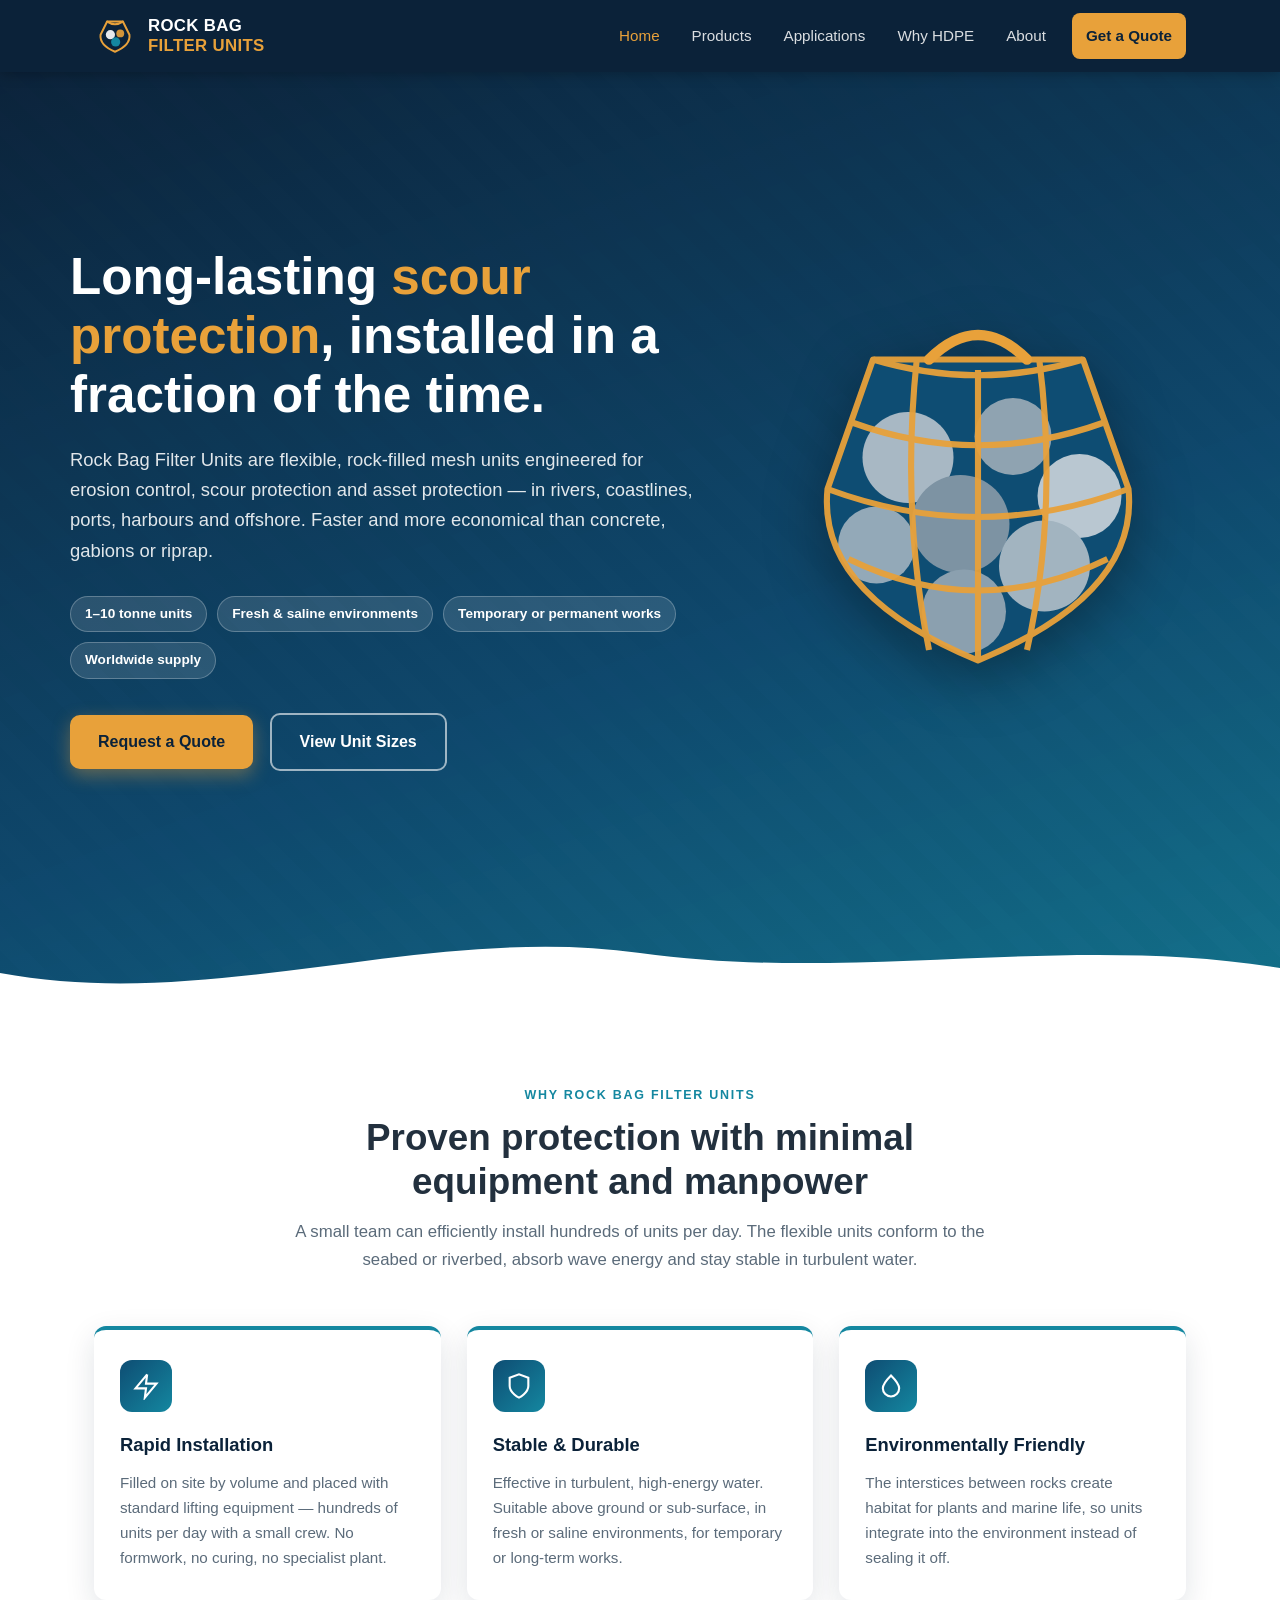
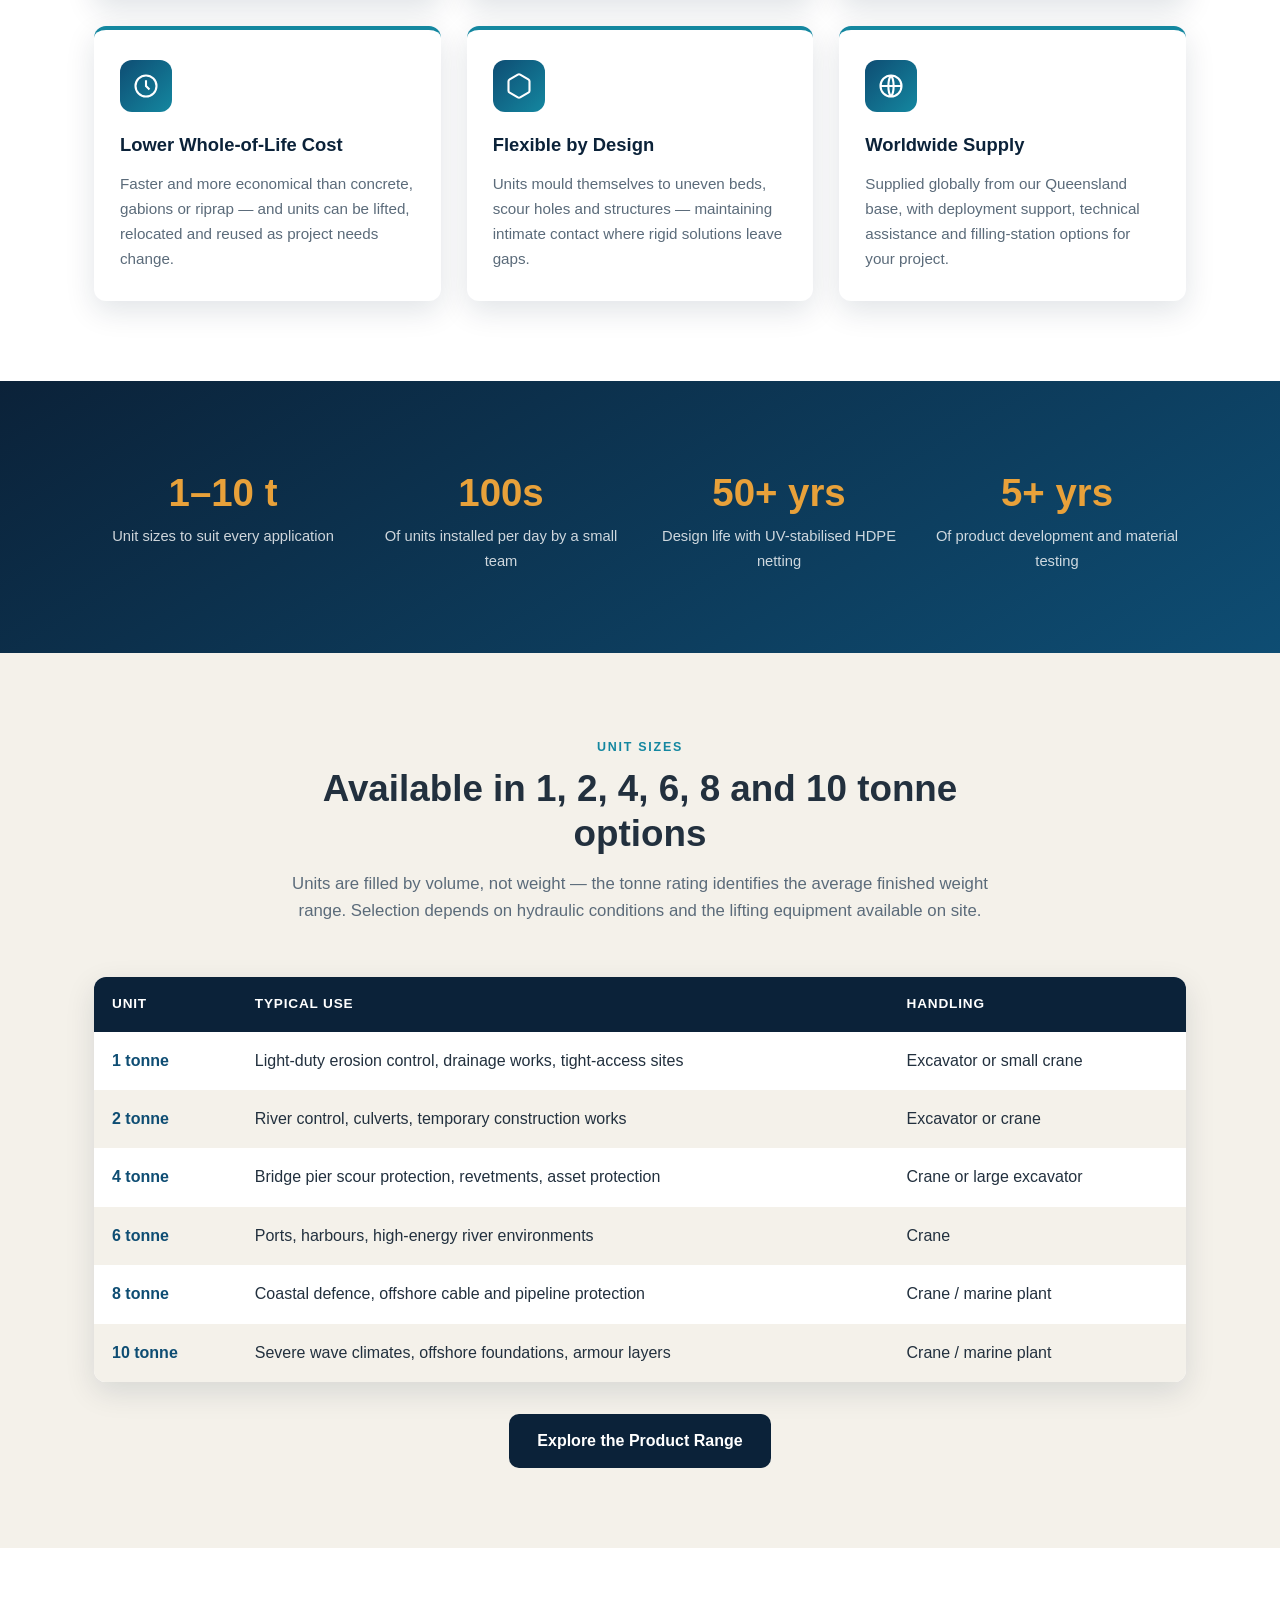
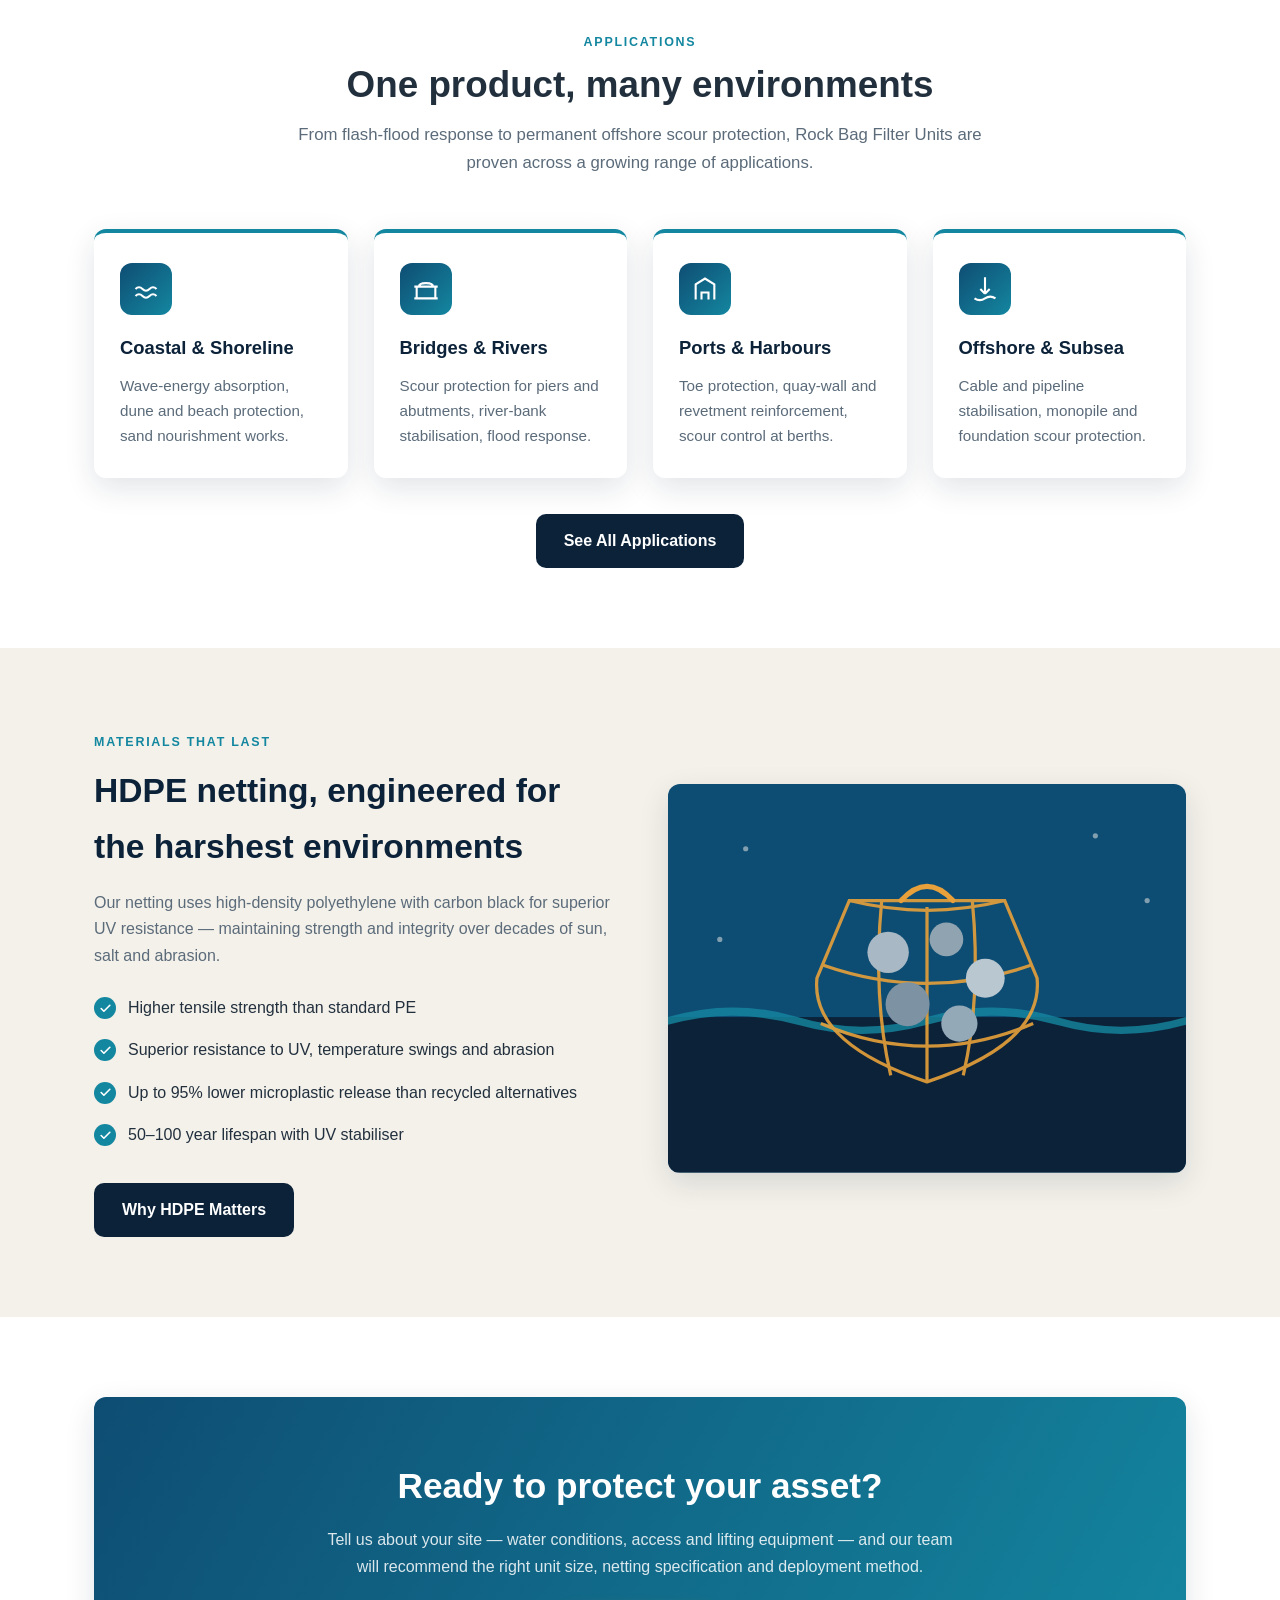
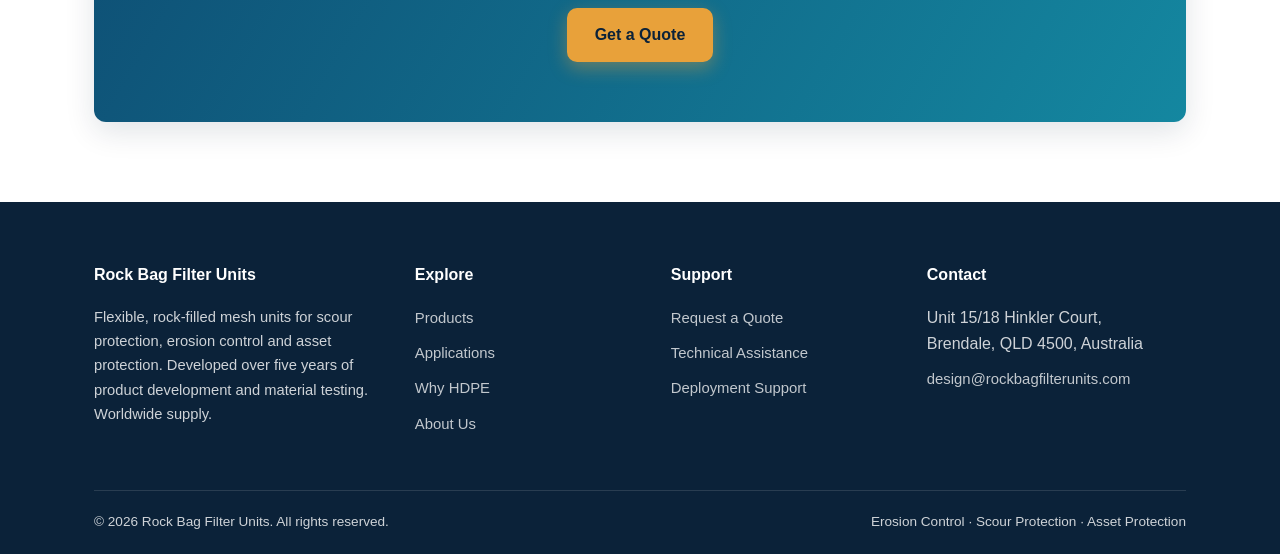
==== commit 4cd9ab9c: "Rework Rock Bag Filter Units website as modern responsive static site Rebuild the site from scratch " ====
--- a/index.html
+++ b/index.html
@@ -3,429 +3,302 @@
 <head>
   <meta charset="UTF-8">
   <meta name="viewport" content="width=device-width, initial-scale=1.0">
-  <title>Rock Bag Filter Units | Erosion &amp; Scour Protection — Worldwide Supply</title>
-  <meta name="description" content="Rock Bag Filter Units deliver long-lasting erosion and scour protection with minimal equipment and manpower. HDPE rock bags in 1–10 ton sizes, supplied worldwide for coastal, marine, energy and infrastructure projects.">
-  <link rel="icon" type="image/svg+xml" href="assets/favicon.svg">
-  <link rel="stylesheet" href="css/style.css">
+  <title>Rock Bag Filter Units | Scour Protection &amp; Erosion Control — Worldwide Supply</title>
+  <meta name="description" content="Rock Bag Filter Units deliver long-lasting scour protection and erosion control. Available in 1–10 tonne sizes for coastal, river, port, bridge and offshore applications. Worldwide supply from Brendale, Queensland, Australia.">
+  <link rel="stylesheet" href="css/styles.css">
+  <link rel="icon" href="data:image/svg+xml,%3Csvg xmlns='http://www.w3.org/2000/svg' viewBox='0 0 64 64'%3E%3Ccircle cx='32' cy='36' r='24' fill='%230e4d73'/%3E%3Ccircle cx='24' cy='34' r='7' fill='%23e8a13a'/%3E%3Ccircle cx='40' cy='32' r='6' fill='%23f4f1ea'/%3E%3Ccircle cx='33' cy='44' r='6' fill='%23c9862a'/%3E%3C/svg%3E">
 </head>
 <body>
 
-  <header class="site-header">
-    <div class="container nav-bar">
-      <a class="brand" href="index.html">
-        <svg class="brand-mark" width="38" height="38" viewBox="0 0 48 48" fill="none" aria-hidden="true">
-          <circle cx="24" cy="27" r="17" fill="#14a3b0"/>
-          <circle cx="18" cy="24" r="5" fill="#0b2239" opacity="0.55"/>
-          <circle cx="28" cy="30" r="6" fill="#0b2239" opacity="0.45"/>
-          <circle cx="27" cy="20" r="4" fill="#0b2239" opacity="0.6"/>
-          <path d="M24 10 v-4 M20 8 a4 4 0 0 1 8 0" stroke="#7fd1db" stroke-width="3" stroke-linecap="round" fill="none"/>
-          <path d="M9 22 Q24 14 39 22 M8 30 Q24 22 40 30 M11 37 Q24 30 37 37" stroke="#7fd1db" stroke-width="1.6" fill="none" opacity="0.9"/>
+<header class="site-header">
+  <div class="container nav-bar">
+    <a class="brand" href="index.html" aria-label="Rock Bag Filter Units home">
+      <svg class="brand-mark" viewBox="0 0 64 64" aria-hidden="true">
+        <path d="M20 10 L44 10 L54 30 Q56 46 32 56 Q8 46 10 30 Z" fill="none" stroke="#e8a13a" stroke-width="3" stroke-linejoin="round"/>
+        <circle cx="25" cy="30" r="7" fill="#ffffff" opacity="0.9"/>
+        <circle cx="40" cy="28" r="6" fill="#e8a13a" opacity="0.9"/>
+        <circle cx="33" cy="41" r="7" fill="#1487a0"/>
+        <path d="M20 10 Q32 18 44 10" fill="none" stroke="#e8a13a" stroke-width="3" stroke-linecap="round"/>
+      </svg>
+      <span class="brand-name">ROCK BAG<br><span>FILTER UNITS</span></span>
+    </a>
+    <button class="nav-toggle" aria-label="Toggle navigation" aria-expanded="false">
+      <span></span><span></span><span></span>
+    </button>
+    <ul class="nav-links">
+      <li><a href="index.html">Home</a></li>
+      <li><a href="products.html">Products</a></li>
+      <li><a href="applications.html">Applications</a></li>
+      <li><a href="advantages.html">Why HDPE</a></li>
+      <li><a href="about.html">About</a></li>
+      <li><a href="contact.html" class="nav-cta">Get a Quote</a></li>
+    </ul>
+  </div>
+</header>
+
+<main>
+
+  <!-- Hero -->
+  <section class="hero">
+    <div class="container hero-inner">
+      <div>
+        <h1>Long-lasting <em>scour protection</em>, installed in a fraction of the time.</h1>
+        <p class="lead">Rock Bag Filter Units are flexible, rock-filled mesh units engineered for erosion control, scour protection and asset protection — in rivers, coastlines, ports, harbours and offshore. Faster and more economical than concrete, gabions or riprap.</p>
+        <div class="hero-badges">
+          <span>1–10 tonne units</span>
+          <span>Fresh &amp; saline environments</span>
+          <span>Temporary or permanent works</span>
+          <span>Worldwide supply</span>
+        </div>
+        <a href="contact.html" class="btn btn-primary">Request a Quote</a>
+        <a href="products.html" class="btn btn-outline">View Unit Sizes</a>
+      </div>
+      <div class="hero-art" aria-hidden="true">
+        <svg viewBox="0 0 240 240">
+          <defs>
+            <clipPath id="bagClip"><path d="M60 34 L180 34 L206 108 Q212 168 120 206 Q28 168 34 108 Z"/></clipPath>
+          </defs>
+          <path d="M60 34 L180 34 L206 108 Q212 168 120 206 Q28 168 34 108 Z" fill="#0e4d73"/>
+          <g clip-path="url(#bagClip)">
+            <circle cx="80" cy="90" r="26" fill="#a8b8c4"/>
+            <circle cx="140" cy="78" r="22" fill="#8fa3b1"/>
+            <circle cx="178" cy="112" r="24" fill="#b9c7d1"/>
+            <circle cx="110" cy="128" r="28" fill="#7d93a3"/>
+            <circle cx="62" cy="140" r="22" fill="#93a9b8"/>
+            <circle cx="158" cy="152" r="26" fill="#a2b4c0"/>
+            <circle cx="112" cy="178" r="24" fill="#8ba0af"/>
+          </g>
+          <g stroke="#e8a13a" stroke-width="3.5" fill="none" stroke-linejoin="round" opacity="0.95">
+            <path d="M60 34 L180 34 L206 108 Q212 168 120 206 Q28 168 34 108 Z"/>
+            <path d="M60 34 Q120 52 180 34"/>
+            <path d="M34 108 Q120 140 206 108"/>
+            <path d="M48 70 Q120 96 192 70"/>
+            <path d="M46 148 Q120 184 194 148"/>
+            <path d="M85 34 Q76 120 92 200"/>
+            <path d="M120 40 Q120 130 120 206"/>
+            <path d="M155 34 Q166 120 148 200"/>
+          </g>
+          <path d="M92 34 Q120 6 148 34" fill="none" stroke="#e8a13a" stroke-width="6" stroke-linecap="round"/>
         </svg>
-        <span>Rock Bag Filter Units<small>Worldwide Supply</small></span>
-      </a>
-      <button class="nav-toggle" aria-label="Toggle navigation" aria-expanded="false">
-        <span></span><span></span><span></span>
-      </button>
-      <ul class="nav-links">
-        <li><a href="index.html" class="active">Home</a></li>
-        <li><a href="applications.html">Applications</a></li>
-        <li><a href="advantages.html">Why Rock Bags</a></li>
-        <li><a href="about.html">About Us</a></li>
-        <li><a href="contact.html" class="nav-cta">Get a Quote</a></li>
-      </ul>
-    </div>
-  </header>
-
-  <main>
-
-    <!-- Hero -->
-    <section class="hero">
-      <div class="container">
-        <div>
-          <span class="eyebrow">Erosion • Scour • Asset Protection</span>
-          <h1>Engineered rock bags for <span class="accent">long&#8209;lasting scour protection</span></h1>
-          <p class="lede">
-            Flexible yet robust HDPE filter units, rapidly installed with minimal equipment and
-            manpower. Proven across coastlines, rivers, ports, bridges and offshore energy
-            projects — supplied worldwide.
-          </p>
-          <div class="hero-actions">
-            <a class="btn btn-primary" href="contact.html">Discuss Your Project</a>
-            <a class="btn btn-ghost" href="#sizes">View Unit Sizes</a>
-          </div>
-        </div>
-        <div class="hero-art" aria-hidden="true">
-          <svg viewBox="0 0 520 420" xmlns="http://www.w3.org/2000/svg" role="img">
-            <defs>
-              <linearGradient id="sea" x1="0" y1="0" x2="0" y2="1">
-                <stop offset="0" stop-color="#14a3b0" stop-opacity="0.25"/>
-                <stop offset="1" stop-color="#0b2239" stop-opacity="0"/>
-              </linearGradient>
-              <radialGradient id="bagfill" cx="0.5" cy="0.35" r="0.8">
-                <stop offset="0" stop-color="#3d5a76"/>
-                <stop offset="1" stop-color="#16304a"/>
-              </radialGradient>
-            </defs>
-            <!-- water -->
-            <rect x="0" y="0" width="520" height="420" fill="url(#sea)"/>
-            <path d="M0 60 Q65 45 130 60 T260 60 T390 60 T520 60" stroke="#7fd1db" stroke-width="3" fill="none" opacity="0.5"/>
-            <path d="M0 90 Q65 76 130 90 T260 90 T390 90 T520 90" stroke="#7fd1db" stroke-width="2" fill="none" opacity="0.3"/>
-            <!-- seabed -->
-            <path d="M0 360 Q130 340 260 356 T520 352 L520 420 L0 420 Z" fill="#e7e1d6" opacity="0.28"/>
-            <!-- crane hook and line -->
-            <path d="M260 20 V96" stroke="#7fd1db" stroke-width="4" stroke-linecap="round"/>
-            <path d="M260 96 q-14 10 0 22 q14 -12 0 -22" fill="none" stroke="#7fd1db" stroke-width="5" stroke-linecap="round"/>
-            <!-- lifting ring -->
-            <circle cx="260" cy="132" r="14" fill="none" stroke="#f4efe8" stroke-width="7"/>
-            <!-- bag body -->
-            <path d="M260 146 C 175 165 118 205 112 268 C 106 330 172 372 260 372 C 348 372 414 330 408 268 C 402 205 345 165 260 146 Z" fill="url(#bagfill)"/>
-            <!-- rocks -->
-            <g opacity="0.95">
-              <circle cx="200" cy="240" r="27" fill="#8fa3b5"/>
-              <circle cx="258" cy="220" r="24" fill="#a9bac9"/>
-              <circle cx="315" cy="242" r="28" fill="#7d92a6"/>
-              <circle cx="172" cy="292" r="24" fill="#a2b3c2"/>
-              <circle cx="228" cy="290" r="30" fill="#8fa3b5"/>
-              <circle cx="292" cy="296" r="26" fill="#b3c2cf"/>
-              <circle cx="348" cy="288" r="23" fill="#8fa3b5"/>
-              <circle cx="205" cy="336" r="22" fill="#7d92a6"/>
-              <circle cx="262" cy="340" r="24" fill="#a9bac9"/>
-              <circle cx="318" cy="334" r="21" fill="#93a7b8"/>
-            </g>
-            <!-- net mesh -->
-            <g stroke="#7fd1db" stroke-width="2.4" fill="none" opacity="0.85">
-              <path d="M260 146 C 175 165 118 205 112 268 C 106 330 172 372 260 372 C 348 372 414 330 408 268 C 402 205 345 165 260 146 Z"/>
-              <path d="M260 146 C 225 200 212 300 232 371"/>
-              <path d="M260 146 C 295 200 308 300 288 371"/>
-              <path d="M260 146 C 185 195 152 290 178 360"/>
-              <path d="M260 146 C 335 195 368 290 342 360"/>
-              <path d="M260 146 C 258 220 259 300 260 372"/>
-              <path d="M125 232 Q 260 196 395 232"/>
-              <path d="M112 275 Q 260 240 408 275"/>
-              <path d="M122 318 Q 260 288 398 318"/>
-              <path d="M160 350 Q 260 330 360 350"/>
-            </g>
-            <!-- rope gather at neck -->
-            <path d="M238 152 Q260 140 282 152" stroke="#f4efe8" stroke-width="6" fill="none" stroke-linecap="round"/>
-          </svg>
-        </div>
-      </div>
-    </section>
-
-    <!-- Stats -->
-    <div class="hero-stats">
-      <div class="container">
-        <div class="stats-grid">
-          <div class="stat"><strong>1–10 t</strong><span>Unit sizes available</span></div>
-          <div class="stat"><strong>100+ yrs</strong><span>Life expectancy potential</span></div>
-          <div class="stat"><strong>100s / day</strong><span>Units installed by small teams</span></div>
-          <div class="stat"><strong>Worldwide</strong><span>Supply &amp; project support</span></div>
-        </div>
-      </div>
-    </div>
-
-    <!-- Intro / what is a rock bag -->
-    <section class="section" id="about-product">
-      <div class="container split">
-        <div class="reveal">
-          <div class="section-head" style="margin-bottom:0.5rem;">
-            <p class="kicker">The Product</p>
-            <h2>What is a Rock Bag Filter Unit?</h2>
-          </div>
-          <p>
-            A Rock Bag Filter Unit is a high-strength HDPE mesh net filled with quarried rock,
-            closed with an integrated single-point lifting system. The result is a heavy, flexible
-            unit that moulds itself to the seabed, riverbed or structure it protects — absorbing
-            wave energy and staying stable in turbulent water where loose rock is washed away.
-          </p>
-          <ul class="check-list">
-            <li>Suitable for above-ground or sub-surface installation</li>
-            <li>Performs in fresh or saline environments</li>
-            <li>Ideal for temporary works or permanent protection</li>
-            <li>UV, saltwater and abrasion resistant HDPE netting</li>
-            <li>Single-point lift for fast, accurate placement</li>
-          </ul>
-          <a class="btn btn-outline" href="advantages.html">Why HDPE Rock Bags</a>
-        </div>
-        <div class="art reveal" aria-hidden="true">
-          <svg viewBox="0 0 560 420" xmlns="http://www.w3.org/2000/svg" style="background:linear-gradient(160deg,#0b2239,#16406a);border-radius:14px;">
-            <!-- bridge pier protected by rock bags -->
-            <rect x="250" y="40" width="60" height="230" rx="6" fill="#c8d2db"/>
-            <rect x="238" y="40" width="84" height="18" rx="6" fill="#dde4ea"/>
-            <path d="M0 260 Q140 246 280 258 T560 254 L560 420 L0 420 Z" fill="#0e7c86" opacity="0.35"/>
-            <path d="M0 240 Q70 228 140 240 T280 240 T420 240 T560 240" stroke="#7fd1db" stroke-width="3" fill="none" opacity="0.6"/>
-            <!-- seabed -->
-            <path d="M0 356 Q140 342 280 352 T560 348 L560 420 L0 420 Z" fill="#e7e1d6" opacity="0.25"/>
-            <!-- rock bags around pier -->
-            <g>
-              <g transform="translate(120,300)">
-                <ellipse cx="0" cy="26" rx="62" ry="34" fill="#2c4a66"/>
-                <g stroke="#7fd1db" stroke-width="1.8" fill="none" opacity="0.8">
-                  <ellipse cx="0" cy="26" rx="62" ry="34"/>
-                  <path d="M-62 26 Q0 4 62 26 M-52 8 Q0 -10 52 8 M-56 42 Q0 24 56 42"/>
-                  <path d="M-30 -4 Q-34 26 -22 58 M0 -8 Q0 26 0 60 M30 -4 Q34 26 22 58"/>
-                </g>
-                <circle cx="-24" cy="18" r="12" fill="#8fa3b5"/>
-                <circle cx="8" cy="12" r="11" fill="#a9bac9"/>
-                <circle cx="30" cy="26" r="12" fill="#7d92a6"/>
-                <circle cx="-4" cy="34" r="13" fill="#93a7b8"/>
-              </g>
-              <g transform="translate(212,318)">
-                <ellipse cx="0" cy="20" rx="56" ry="30" fill="#2c4a66"/>
-                <g stroke="#7fd1db" stroke-width="1.8" fill="none" opacity="0.8">
-                  <ellipse cx="0" cy="20" rx="56" ry="30"/>
-                  <path d="M-56 20 Q0 0 56 20 M-48 4 Q0 -12 48 4 M-50 34 Q0 18 50 34"/>
-                  <path d="M-26 -6 Q-30 20 -20 48 M0 -10 Q0 20 0 50 M26 -6 Q30 20 20 48"/>
-                </g>
-                <circle cx="-18" cy="12" r="11" fill="#a2b3c2"/>
-                <circle cx="12" cy="8" r="10" fill="#8fa3b5"/>
-                <circle cx="24" cy="24" r="11" fill="#b3c2cf"/>
-                <circle cx="-8" cy="28" r="12" fill="#7d92a6"/>
-              </g>
-              <g transform="translate(348,318)">
-                <ellipse cx="0" cy="20" rx="56" ry="30" fill="#2c4a66"/>
-                <g stroke="#7fd1db" stroke-width="1.8" fill="none" opacity="0.8">
-                  <ellipse cx="0" cy="20" rx="56" ry="30"/>
-                  <path d="M-56 20 Q0 0 56 20 M-48 4 Q0 -12 48 4 M-50 34 Q0 18 50 34"/>
-                  <path d="M-26 -6 Q-30 20 -20 48 M0 -10 Q0 20 0 50 M26 -6 Q30 20 20 48"/>
-                </g>
-                <circle cx="-16" cy="10" r="11" fill="#8fa3b5"/>
-                <circle cx="14" cy="8" r="10" fill="#a9bac9"/>
-                <circle cx="26" cy="24" r="11" fill="#93a7b8"/>
-                <circle cx="-6" cy="28" r="12" fill="#a2b3c2"/>
-              </g>
-              <g transform="translate(440,302)">
-                <ellipse cx="0" cy="26" rx="62" ry="34" fill="#2c4a66"/>
-                <g stroke="#7fd1db" stroke-width="1.8" fill="none" opacity="0.8">
-                  <ellipse cx="0" cy="26" rx="62" ry="34"/>
-                  <path d="M-62 26 Q0 4 62 26 M-52 8 Q0 -10 52 8 M-56 42 Q0 24 56 42"/>
-                  <path d="M-30 -4 Q-34 26 -22 58 M0 -8 Q0 26 0 60 M30 -4 Q34 26 22 58"/>
-                </g>
-                <circle cx="-22" cy="18" r="12" fill="#7d92a6"/>
-                <circle cx="10" cy="12" r="11" fill="#b3c2cf"/>
-                <circle cx="30" cy="28" r="12" fill="#8fa3b5"/>
-                <circle cx="-2" cy="34" r="13" fill="#a9bac9"/>
-              </g>
-            </g>
-          </svg>
-        </div>
-      </div>
-    </section>
-
-    <!-- Key benefits -->
-    <section class="section alt" id="benefits">
-      <div class="container">
-        <div class="section-head center reveal">
-          <p class="kicker">Why Choose Rock Bags</p>
-          <h2>Faster, more economical, more resilient</h2>
-          <p>Small teams install hundreds of units a day — outperforming concrete, gabions and riprap on speed, cost and long-term stability.</p>
-        </div>
-        <div class="card-grid">
-          <div class="card reveal">
-            <div class="icon">
-              <svg width="26" height="26" viewBox="0 0 24 24" fill="none" stroke="#0e7c86" stroke-width="2" stroke-linecap="round" stroke-linejoin="round"><polyline points="13 2 3 14 12 14 11 22 21 10 12 10 13 2"/></svg>
-            </div>
-            <h3>Rapid Installation</h3>
-            <p>Filled and placed with standard site equipment. Minimal manpower, minimal plant — hundreds of units installed per day by a small crew.</p>
-          </div>
-          <div class="card reveal">
-            <div class="icon">
-              <svg width="26" height="26" viewBox="0 0 24 24" fill="none" stroke="#0e7c86" stroke-width="2" stroke-linecap="round" stroke-linejoin="round"><path d="M12 22s8-4 8-10V5l-8-3-8 3v7c0 6 8 10 8 10z"/></svg>
-            </div>
-            <h3>Proven Stability</h3>
-            <p>Absorbs wave energy and stays put in turbulent water. Flexible units interlock and mould to the substrate instead of being undermined.</p>
-          </div>
-          <div class="card reveal">
-            <div class="icon">
-              <svg width="26" height="26" viewBox="0 0 24 24" fill="none" stroke="#0e7c86" stroke-width="2" stroke-linecap="round" stroke-linejoin="round"><circle cx="12" cy="12" r="10"/><polyline points="12 6 12 12 16 14"/></svg>
-            </div>
-            <h3>25–100+ Year Life</h3>
-            <p>Engineered HDPE netting resists UV, saltwater and abrasion, with life expectancies from 25 to over 100 years depending on application.</p>
-          </div>
-          <div class="card reveal">
-            <div class="icon">
-              <svg width="26" height="26" viewBox="0 0 24 24" fill="none" stroke="#0e7c86" stroke-width="2" stroke-linecap="round" stroke-linejoin="round"><line x1="12" y1="1" x2="12" y2="23"/><path d="M17 5H9.5a3.5 3.5 0 0 0 0 7h5a3.5 3.5 0 0 1 0 7H6"/></svg>
-            </div>
-            <h3>Lower Whole-of-Life Cost</h3>
-            <p>Less plant, less labour and locally sourced rock fill make rock bags more economical than concrete armour, gabions or riprap.</p>
-          </div>
-          <div class="card reveal">
-            <div class="icon">
-              <svg width="26" height="26" viewBox="0 0 24 24" fill="none" stroke="#0e7c86" stroke-width="2" stroke-linecap="round" stroke-linejoin="round"><path d="M12 2a10 10 0 1 0 10 10"/><path d="M12 2a10 10 0 0 1 10 10"/><path d="M2 12h20"/><path d="M12 2c3 3 4.5 6.5 4.5 10S15 19 12 22c-3-3-4.5-6.5-4.5-10S9 5 12 2z"/></svg>
-            </div>
-            <h3>Environmentally Considerate</h3>
-            <p>Natural rock fill and an open mesh structure allow marine life to colonise units, creating habitat rather than sterile hard armour.</p>
-          </div>
-          <div class="card reveal">
-            <div class="icon">
-              <svg width="26" height="26" viewBox="0 0 24 24" fill="none" stroke="#0e7c86" stroke-width="2" stroke-linecap="round" stroke-linejoin="round"><rect x="3" y="3" width="18" height="18" rx="2"/><path d="M3 9h18M9 21V9"/></svg>
-            </div>
-            <h3>Design Flexibility</h3>
-            <p>Six standard sizes with defined dimensions, volumes and weights that drop straight into an engineer's design — temporary or permanent.</p>
-          </div>
-        </div>
-      </div>
-    </section>
-
-    <!-- Sizes / specifications -->
-    <section class="section" id="sizes">
-      <div class="container">
-        <div class="section-head reveal">
-          <p class="kicker">Unit Sizes</p>
-          <h2>A size for every application</h2>
-          <p>
-            Rock Bag Filter Units are available in 1, 2, 4, 6, 8 and 10 ton options, selected to
-            suit the hydraulic loading and the lifting equipment available on site.
-          </p>
-        </div>
-        <div class="table-wrap reveal">
-          <table class="specs">
-            <thead>
-              <tr>
-                <th>Unit</th>
-                <th>Nominal Weight</th>
-                <th>Filled Diameter*</th>
-                <th>Filled Height*</th>
-                <th>Volume*</th>
-                <th>Typical Rock Fill</th>
-              </tr>
-            </thead>
-            <tbody>
-              <tr><td>1 Ton</td><td>1,000 kg</td><td>≈ 1.7 m</td><td>≈ 0.5 m</td><td>≈ 0.65 m³</td><td>50 – 150 mm</td></tr>
-              <tr><td>2 Ton</td><td>2,000 kg</td><td>≈ 2.1 m</td><td>≈ 0.6 m</td><td>≈ 1.35 m³</td><td>50 – 200 mm</td></tr>
-              <tr><td>4 Ton</td><td>4,000 kg</td><td>≈ 2.7 m</td><td>≈ 0.8 m</td><td>≈ 3.3 m³</td><td>50 – 200 mm</td></tr>
-              <tr><td>6 Ton</td><td>6,000 kg</td><td>≈ 3.1 m</td><td>≈ 0.9 m</td><td>≈ 4.6 m³</td><td>75 – 250 mm</td></tr>
-              <tr><td>8 Ton</td><td>8,000 kg</td><td>≈ 3.4 m</td><td>≈ 1.0 m</td><td>≈ 6.1 m³</td><td>75 – 250 mm</td></tr>
-              <tr><td>10 Ton</td><td>10,000 kg</td><td>≈ 3.7 m</td><td>≈ 1.1 m</td><td>≈ 7.5 m³</td><td>75 – 300 mm</td></tr>
-            </tbody>
-          </table>
-        </div>
-        <p class="table-note">
-          * Indicative figures — filled geometry varies with rock grading and placement.
-          <a href="contact.html">Contact us</a> for certified technical data sheets, design guidance and project-specific engineering support.
-        </p>
-      </div>
-    </section>
-
-    <!-- How it works -->
-    <section class="section alt" id="installation">
-      <div class="container">
-        <div class="section-head center reveal">
-          <p class="kicker">Installation</p>
-          <h2>From delivery to deployed in four steps</h2>
-        </div>
-        <div class="steps">
-          <div class="step reveal">
-            <h3>Deliver Flat-Packed</h3>
-            <p>Empty units ship compactly to site anywhere in the world, cutting transport cost and embodied carbon.</p>
-          </div>
-          <div class="step reveal">
-            <h3>Fill With Local Rock</h3>
-            <p>Bags are rapidly filled with locally sourced quarry rock using a simple filling frame and excavator or loader.</p>
-          </div>
-          <div class="step reveal">
-            <h3>Single-Point Lift</h3>
-            <p>The integrated lifting ring allows one-hook handling by crane or excavator for fast, accurate placement.</p>
-          </div>
-          <div class="step reveal">
-            <h3>Place &amp; Protect</h3>
-            <p>Units mould to the bed and each other, forming a stable, permeable armour layer above or below the waterline.</p>
-          </div>
-        </div>
-      </div>
-    </section>
-
-    <!-- Applications preview -->
-    <section class="section" id="applications">
-      <div class="container">
-        <div class="section-head reveal">
-          <p class="kicker">Applications</p>
-          <h2>Trusted across marine, civil and energy sectors</h2>
-          <p>From flash-flood response to permanent offshore scour protection, rock bags are engineered for the toughest environments.</p>
-        </div>
-        <div class="card-grid">
-          <div class="card reveal">
-            <h3>Coastal Defence</h3>
-            <p>Shoreline erosion control, sand nourishment retention and wave-energy absorption along exposed coastlines.</p>
-          </div>
-          <div class="card reveal">
-            <h3>Bridges &amp; Foundations</h3>
-            <p>Scour protection around bridge pylons, piers, abutments and submerged foundations in rivers and estuaries.</p>
-          </div>
-          <div class="card reveal">
-            <h3>Offshore Wind &amp; Energy</h3>
-            <p>Scour and stabilisation around turbine monopiles, subsea cables and oil &amp; gas pipelines.</p>
-          </div>
-        </div>
-        <div style="margin-top:2rem;" class="reveal">
-          <a class="btn btn-outline" href="applications.html">Explore All Applications</a>
-        </div>
-      </div>
-    </section>
-
-    <!-- CTA -->
-    <section class="section" style="padding-top:0;">
-      <div class="container">
-        <div class="cta-band reveal">
-          <div>
-            <h2>Have a project in mind?</h2>
-            <p>Talk to our team for design guidance, technical data sheets and worldwide supply — from a single culvert to a full coastal defence scheme.</p>
-          </div>
-          <a class="btn btn-primary" href="contact.html">Contact Our Team</a>
-        </div>
-      </div>
-    </section>
-
-  </main>
-
-  <footer class="site-footer">
-    <div class="container">
-      <div class="footer-grid">
-        <div>
-          <div class="footer-brand">
-            <svg width="30" height="30" viewBox="0 0 48 48" fill="none" aria-hidden="true">
-              <circle cx="24" cy="27" r="17" fill="#14a3b0"/>
-              <path d="M24 10 v-4 M20 8 a4 4 0 0 1 8 0" stroke="#7fd1db" stroke-width="3" stroke-linecap="round" fill="none"/>
-              <path d="M9 22 Q24 14 39 22 M8 30 Q24 22 40 30 M11 37 Q24 30 37 37" stroke="#0b2239" stroke-width="1.6" fill="none" opacity="0.5"/>
-            </svg>
-            Rock Bag Filter Units
-          </div>
-          <p>Long-lasting erosion, scour and asset protection. Developed over five years of engineering and testing — supplied worldwide by Project Material Pty Ltd.</p>
-        </div>
-        <div>
-          <h4>Explore</h4>
-          <ul>
-            <li><a href="index.html">Home</a></li>
-            <li><a href="applications.html">Applications</a></li>
-            <li><a href="advantages.html">Why Rock Bags</a></li>
-            <li><a href="about.html">About Us</a></li>
-          </ul>
-        </div>
-        <div>
-          <h4>Product</h4>
-          <ul>
-            <li><a href="index.html#sizes">Unit Sizes</a></li>
-            <li><a href="index.html#installation">Installation</a></li>
-            <li><a href="contact.html">Technical Data Sheets</a></li>
-            <li><a href="contact.html">Get a Quote</a></li>
-          </ul>
-        </div>
-        <div>
-          <h4>Contact</h4>
-          <ul>
-            <li>Unit 15/18 Hinkler Court<br>Brendale QLD 4500, Australia</li>
-            <li><a href="mailto:sales@rockbagfilterunits.com">sales@rockbagfilterunits.com</a></li>
-            <li><a href="contact.html">Project enquiries →</a></li>
-          </ul>
-        </div>
-      </div>
-      <div class="footer-bottom">
-        <span>© <span id="year"></span> Rock Bag Filter Units — Project Material Pty Ltd. All rights reserved.</span>
-        <span>Worldwide supply • Erosion &amp; scour protection</span>
-      </div>
-    </div>
-  </footer>
-
-  <script src="js/main.js"></script>
+      </div>
+    </div>
+  </section>
+
+  <!-- Why rock bags -->
+  <section>
+    <div class="container">
+      <div class="section-head reveal">
+        <span class="eyebrow">Why Rock Bag Filter Units</span>
+        <h2>Proven protection with minimal equipment and manpower</h2>
+        <p>A small team can efficiently install hundreds of units per day. The flexible units conform to the seabed or riverbed, absorb wave energy and stay stable in turbulent water.</p>
+      </div>
+      <div class="grid grid-3">
+        <div class="card reveal">
+          <div class="icon"><svg viewBox="0 0 24 24"><polyline points="13 2 3 14 12 14 11 22 21 10 12 10 13 2"/></svg></div>
+          <h3>Rapid Installation</h3>
+          <p>Filled on site by volume and placed with standard lifting equipment — hundreds of units per day with a small crew. No formwork, no curing, no specialist plant.</p>
+        </div>
+        <div class="card reveal">
+          <div class="icon"><svg viewBox="0 0 24 24"><path d="M12 22s8-4 8-10V5l-8-3-8 3v7c0 6 8 10 8 10z"/></svg></div>
+          <h3>Stable &amp; Durable</h3>
+          <p>Effective in turbulent, high-energy water. Suitable above ground or sub-surface, in fresh or saline environments, for temporary or long-term works.</p>
+        </div>
+        <div class="card reveal">
+          <div class="icon"><svg viewBox="0 0 24 24"><path d="M12 3c4 4 7 7.5 7 11a7 7 0 0 1-14 0c0-3.5 3-7 7-11z"/></svg></div>
+          <h3>Environmentally Friendly</h3>
+          <p>The interstices between rocks create habitat for plants and marine life, so units integrate into the environment instead of sealing it off.</p>
+        </div>
+        <div class="card reveal">
+          <div class="icon"><svg viewBox="0 0 24 24"><circle cx="12" cy="12" r="9"/><path d="M12 7v5l3 3"/></svg></div>
+          <h3>Lower Whole-of-Life Cost</h3>
+          <p>Faster and more economical than concrete, gabions or riprap — and units can be lifted, relocated and reused as project needs change.</p>
+        </div>
+        <div class="card reveal">
+          <div class="icon"><svg viewBox="0 0 24 24"><path d="M21 16V8a2 2 0 0 0-1-1.73l-7-4a2 2 0 0 0-2 0l-7 4A2 2 0 0 0 3 8v8a2 2 0 0 0 1 1.73l7 4a2 2 0 0 0 2 0l7-4A2 2 0 0 0 21 16z"/></svg></div>
+          <h3>Flexible by Design</h3>
+          <p>Units mould themselves to uneven beds, scour holes and structures — maintaining intimate contact where rigid solutions leave gaps.</p>
+        </div>
+        <div class="card reveal">
+          <div class="icon"><svg viewBox="0 0 24 24"><circle cx="12" cy="12" r="9"/><path d="M3 12h18M12 3c3 3.6 3 14.4 0 18M12 3c-3 3.6-3 14.4 0 18"/></svg></div>
+          <h3>Worldwide Supply</h3>
+          <p>Supplied globally from our Queensland base, with deployment support, technical assistance and filling-station options for your project.</p>
+        </div>
+      </div>
+    </div>
+  </section>
+
+  <!-- Stats -->
+  <section class="section-dark">
+    <div class="container">
+      <div class="stats">
+        <div class="stat reveal"><h3>1–10 t</h3><p>Unit sizes to suit every application</p></div>
+        <div class="stat reveal"><h3>100s</h3><p>Of units installed per day by a small team</p></div>
+        <div class="stat reveal"><h3>50+ yrs</h3><p>Design life with UV-stabilised HDPE netting</p></div>
+        <div class="stat reveal"><h3>5+ yrs</h3><p>Of product development and material testing</p></div>
+      </div>
+    </div>
+  </section>
+
+  <!-- Sizes preview -->
+  <section class="section-alt">
+    <div class="container">
+      <div class="section-head reveal">
+        <span class="eyebrow">Unit Sizes</span>
+        <h2>Available in 1, 2, 4, 6, 8 and 10 tonne options</h2>
+        <p>Units are filled by volume, not weight — the tonne rating identifies the average finished weight range. Selection depends on hydraulic conditions and the lifting equipment available on site.</p>
+      </div>
+      <div class="size-table-wrap reveal">
+        <table class="size-table">
+          <thead>
+            <tr><th>Unit</th><th>Typical use</th><th>Handling</th></tr>
+          </thead>
+          <tbody>
+            <tr><td>1 tonne</td><td>Light-duty erosion control, drainage works, tight-access sites</td><td>Excavator or small crane</td></tr>
+            <tr><td>2 tonne</td><td>River control, culverts, temporary construction works</td><td>Excavator or crane</td></tr>
+            <tr><td>4 tonne</td><td>Bridge pier scour protection, revetments, asset protection</td><td>Crane or large excavator</td></tr>
+            <tr><td>6 tonne</td><td>Ports, harbours, high-energy river environments</td><td>Crane</td></tr>
+            <tr><td>8 tonne</td><td>Coastal defence, offshore cable and pipeline protection</td><td>Crane / marine plant</td></tr>
+            <tr><td>10 tonne</td><td>Severe wave climates, offshore foundations, armour layers</td><td>Crane / marine plant</td></tr>
+          </tbody>
+        </table>
+      </div>
+      <p style="text-align:center; margin-top: 32px;" class="reveal">
+        <a href="products.html" class="btn btn-dark">Explore the Product Range</a>
+      </p>
+    </div>
+  </section>
+
+  <!-- Applications preview -->
+  <section>
+    <div class="container">
+      <div class="section-head reveal">
+        <span class="eyebrow">Applications</span>
+        <h2>One product, many environments</h2>
+        <p>From flash-flood response to permanent offshore scour protection, Rock Bag Filter Units are proven across a growing range of applications.</p>
+      </div>
+      <div class="grid grid-4">
+        <div class="card reveal">
+          <div class="icon"><svg viewBox="0 0 24 24"><path d="M3 18c2-2 4-2 6 0s4 2 6 0 4-2 6 0M3 12c2-2 4-2 6 0s4 2 6 0 4-2 6 0"/></svg></div>
+          <h3>Coastal &amp; Shoreline</h3>
+          <p>Wave-energy absorption, dune and beach protection, sand nourishment works.</p>
+        </div>
+        <div class="card reveal">
+          <div class="icon"><svg viewBox="0 0 24 24"><path d="M2 20h20M4 20V10m16 10V10M2 10h20M6 10c0-4 12-4 12 0"/></svg></div>
+          <h3>Bridges &amp; Rivers</h3>
+          <p>Scour protection for piers and abutments, river-bank stabilisation, flood response.</p>
+        </div>
+        <div class="card reveal">
+          <div class="icon"><svg viewBox="0 0 24 24"><path d="M4 21V8l8-5 8 5v13M9 21v-6h6v6"/></svg></div>
+          <h3>Ports &amp; Harbours</h3>
+          <p>Toe protection, quay-wall and revetment reinforcement, scour control at berths.</p>
+        </div>
+        <div class="card reveal">
+          <div class="icon"><svg viewBox="0 0 24 24"><path d="M12 2v14m0 0l-4-4m4 4l4-4M3 20c3 2 6 2 9 0s6-2 9 0"/></svg></div>
+          <h3>Offshore &amp; Subsea</h3>
+          <p>Cable and pipeline stabilisation, monopile and foundation scour protection.</p>
+        </div>
+      </div>
+      <p style="text-align:center; margin-top: 36px;" class="reveal">
+        <a href="applications.html" class="btn btn-dark">See All Applications</a>
+      </p>
+    </div>
+  </section>
+
+  <!-- HDPE split -->
+  <section class="section-alt">
+    <div class="container split">
+      <div class="reveal">
+        <span class="eyebrow">Materials That Last</span>
+        <h2>HDPE netting, engineered for the harshest environments</h2>
+        <p>Our netting uses high-density polyethylene with carbon black for superior UV resistance — maintaining strength and integrity over decades of sun, salt and abrasion.</p>
+        <ul class="checklist">
+          <li>Higher tensile strength than standard PE</li>
+          <li>Superior resistance to UV, temperature swings and abrasion</li>
+          <li>Up to 95% lower microplastic release than recycled alternatives</li>
+          <li>50–100 year lifespan with UV stabiliser</li>
+        </ul>
+        <a href="advantages.html" class="btn btn-dark">Why HDPE Matters</a>
+      </div>
+      <div class="reveal" aria-hidden="true">
+        <svg viewBox="0 0 400 300" style="width:100%; height:auto; border-radius:12px; box-shadow: var(--shadow);">
+          <rect width="400" height="300" fill="#0e4d73"/>
+          <rect width="400" height="120" y="180" fill="#0b2239"/>
+          <path d="M0 180 Q50 165 100 180 T200 180 T300 180 T400 180 V186 Q350 200 300 186 T200 186 T100 186 T0 186 Z" fill="#1487a0" opacity="0.8"/>
+          <g stroke="#e8a13a" stroke-width="2.5" fill="none" opacity="0.9">
+            <path d="M140 90 L260 90 L285 150 Q290 200 200 230 Q110 200 115 150 Z"/>
+            <path d="M140 90 Q200 105 260 90"/>
+            <path d="M120 140 Q200 168 280 140"/>
+            <path d="M118 185 Q200 220 282 185"/>
+            <path d="M165 90 Q158 165 172 225"/>
+            <path d="M200 95 Q200 165 200 230"/>
+            <path d="M235 90 Q242 165 228 225"/>
+          </g>
+          <circle cx="170" cy="130" r="16" fill="#a8b8c4"/>
+          <circle cx="215" cy="120" r="13" fill="#8fa3b1"/>
+          <circle cx="245" cy="150" r="15" fill="#b9c7d1"/>
+          <circle cx="185" cy="170" r="17" fill="#7d93a3"/>
+          <circle cx="225" cy="185" r="14" fill="#93a9b8"/>
+          <path d="M180 90 Q200 68 220 90" fill="none" stroke="#e8a13a" stroke-width="4" stroke-linecap="round"/>
+          <g fill="#f4f1ea" opacity="0.5">
+            <circle cx="60" cy="50" r="2"/><circle cx="330" cy="40" r="2"/><circle cx="370" cy="90" r="2"/><circle cx="40" cy="120" r="2"/>
+          </g>
+        </svg>
+      </div>
+    </div>
+  </section>
+
+  <!-- CTA -->
+  <section>
+    <div class="container">
+      <div class="cta-band reveal">
+        <h2>Ready to protect your asset?</h2>
+        <p>Tell us about your site — water conditions, access and lifting equipment — and our team will recommend the right unit size, netting specification and deployment method.</p>
+        <a href="contact.html" class="btn btn-primary">Get a Quote</a>
+      </div>
+    </div>
+  </section>
+
+</main>
+
+<footer class="site-footer">
+  <div class="container">
+    <div class="footer-grid">
+      <div class="footer-about">
+        <h4>Rock Bag Filter Units</h4>
+        <p>Flexible, rock-filled mesh units for scour protection, erosion control and asset protection. Developed over five years of product development and material testing. Worldwide supply.</p>
+      </div>
+      <div>
+        <h4>Explore</h4>
+        <ul>
+          <li><a href="products.html">Products</a></li>
+          <li><a href="applications.html">Applications</a></li>
+          <li><a href="advantages.html">Why HDPE</a></li>
+          <li><a href="about.html">About Us</a></li>
+        </ul>
+      </div>
+      <div>
+        <h4>Support</h4>
+        <ul>
+          <li><a href="contact.html">Request a Quote</a></li>
+          <li><a href="contact.html">Technical Assistance</a></li>
+          <li><a href="contact.html">Deployment Support</a></li>
+        </ul>
+      </div>
+      <div>
+        <h4>Contact</h4>
+        <ul>
+          <li>Unit 15/18 Hinkler Court,<br>Brendale, QLD 4500, Australia</li>
+          <li><a href="mailto:design@rockbagfilterunits.com">design@rockbagfilterunits.com</a></li>
+        </ul>
+      </div>
+    </div>
+    <div class="footer-bottom">
+      <span>© <span class="js-year">2026</span> Rock Bag Filter Units. All rights reserved.</span>
+      <span>Erosion Control · Scour Protection · Asset Protection</span>
+    </div>
+  </div>
+</footer>
+
+<script src="js/main.js"></script>
 </body>
 </html>
--- a/css/styles.css
+++ b/css/styles.css
@@ -0,0 +1,608 @@
+/* ==========================================================================
+   Rock Bag Filter Units — site stylesheet
+   ========================================================================== */
+
+:root {
+  --navy: #0b2239;
+  --navy-2: #14314f;
+  --ocean: #0e4d73;
+  --teal: #1487a0;
+  --sand: #f4f1ea;
+  --stone: #e7e2d6;
+  --ink: #22303e;
+  --muted: #5b6b7a;
+  --accent: #e8a13a;
+  --accent-dark: #c9862a;
+  --white: #ffffff;
+  --radius: 12px;
+  --shadow: 0 10px 30px rgba(11, 34, 57, 0.12);
+  --maxw: 1140px;
+}
+
+* { margin: 0; padding: 0; box-sizing: border-box; }
+
+html { scroll-behavior: smooth; }
+
+body {
+  font-family: "Segoe UI", "Helvetica Neue", Arial, sans-serif;
+  color: var(--ink);
+  background: var(--white);
+  line-height: 1.65;
+  font-size: 16px;
+}
+
+img { max-width: 100%; display: block; }
+
+.container { max-width: var(--maxw); margin: 0 auto; padding: 0 24px; }
+
+/* ---------- Header / nav ---------- */
+
+.site-header {
+  position: sticky;
+  top: 0;
+  z-index: 100;
+  background: var(--navy);
+  color: var(--white);
+  box-shadow: 0 2px 12px rgba(0, 0, 0, 0.25);
+}
+
+.nav-bar {
+  display: flex;
+  align-items: center;
+  justify-content: space-between;
+  gap: 16px;
+  min-height: 72px;
+}
+
+.brand {
+  display: flex;
+  align-items: center;
+  gap: 12px;
+  text-decoration: none;
+  color: var(--white);
+}
+
+.brand-mark {
+  width: 42px;
+  height: 42px;
+  flex: 0 0 auto;
+}
+
+.brand-name {
+  font-weight: 700;
+  font-size: 1.05rem;
+  letter-spacing: 0.02em;
+  line-height: 1.2;
+}
+
+.brand-name span { color: var(--accent); }
+
+.nav-links {
+  display: flex;
+  align-items: center;
+  gap: 4px;
+  list-style: none;
+}
+
+.nav-links a {
+  display: block;
+  padding: 10px 14px;
+  color: rgba(255, 255, 255, 0.85);
+  text-decoration: none;
+  font-size: 0.95rem;
+  font-weight: 500;
+  border-radius: 8px;
+  transition: color 0.2s, background 0.2s;
+}
+
+.nav-links a:hover { color: var(--white); background: rgba(255, 255, 255, 0.08); }
+
+.nav-links a.active { color: var(--accent); }
+
+.nav-links a.nav-cta {
+  background: var(--accent);
+  color: var(--navy);
+  font-weight: 700;
+  margin-left: 8px;
+}
+
+.nav-links a.nav-cta:hover { background: var(--accent-dark); color: var(--navy); }
+
+.nav-toggle {
+  display: none;
+  background: none;
+  border: 0;
+  cursor: pointer;
+  padding: 8px;
+}
+
+.nav-toggle span {
+  display: block;
+  width: 26px;
+  height: 3px;
+  background: var(--white);
+  margin: 5px 0;
+  border-radius: 2px;
+  transition: transform 0.25s, opacity 0.25s;
+}
+
+/* ---------- Hero ---------- */
+
+.hero {
+  position: relative;
+  color: var(--white);
+  background:
+    linear-gradient(160deg, rgba(11, 34, 57, 0.92) 0%, rgba(14, 77, 115, 0.85) 60%, rgba(20, 135, 160, 0.75) 100%),
+    repeating-linear-gradient(45deg, #14314f 0 18px, #0e2c47 18px 36px);
+  overflow: hidden;
+}
+
+.hero::after {
+  content: "";
+  position: absolute;
+  left: 0;
+  right: 0;
+  bottom: -2px;
+  height: 90px;
+  background: url('data:image/svg+xml;utf8,<svg xmlns="http://www.w3.org/2000/svg" viewBox="0 0 1440 90" preserveAspectRatio="none"><path d="M0,60 C240,100 480,10 720,40 C960,70 1200,20 1440,55 L1440,90 L0,90 Z" fill="white"/></svg>') no-repeat;
+  background-size: 100% 100%;
+  pointer-events: none;
+}
+
+.hero-inner {
+  display: grid;
+  grid-template-columns: 1.15fr 0.85fr;
+  gap: 48px;
+  align-items: center;
+  padding: 96px 0 150px;
+}
+
+.hero h1 {
+  font-size: clamp(2rem, 4.5vw, 3.2rem);
+  line-height: 1.15;
+  font-weight: 800;
+  margin-bottom: 20px;
+}
+
+.hero h1 em { font-style: normal; color: var(--accent); }
+
+.hero p.lead {
+  font-size: 1.15rem;
+  color: rgba(255, 255, 255, 0.88);
+  max-width: 34em;
+  margin-bottom: 30px;
+}
+
+.hero-badges {
+  display: flex;
+  flex-wrap: wrap;
+  gap: 10px;
+  margin-bottom: 34px;
+}
+
+.hero-badges span {
+  background: rgba(255, 255, 255, 0.12);
+  border: 1px solid rgba(255, 255, 255, 0.25);
+  border-radius: 999px;
+  padding: 6px 14px;
+  font-size: 0.85rem;
+  font-weight: 600;
+}
+
+.hero-art { display: flex; justify-content: center; }
+
+.hero-art svg { width: 100%; max-width: 420px; height: auto; filter: drop-shadow(0 16px 30px rgba(0,0,0,0.35)); }
+
+/* ---------- Buttons ---------- */
+
+.btn {
+  display: inline-block;
+  padding: 14px 28px;
+  border-radius: 10px;
+  font-weight: 700;
+  font-size: 1rem;
+  text-decoration: none;
+  transition: transform 0.15s, box-shadow 0.15s, background 0.2s;
+  cursor: pointer;
+  border: 0;
+}
+
+.btn:hover { transform: translateY(-2px); }
+
+.btn-primary { background: var(--accent); color: var(--navy); box-shadow: 0 6px 18px rgba(232, 161, 58, 0.4); }
+.btn-primary:hover { background: var(--accent-dark); }
+
+.btn-outline { background: transparent; color: var(--white); border: 2px solid rgba(255, 255, 255, 0.6); margin-left: 12px; }
+.btn-outline:hover { border-color: var(--white); background: rgba(255, 255, 255, 0.08); }
+
+.btn-dark { background: var(--navy); color: var(--white); }
+.btn-dark:hover { background: var(--ocean); }
+
+/* ---------- Sections ---------- */
+
+section { padding: 80px 0; }
+
+.section-alt { background: var(--sand); }
+
+.section-dark {
+  background: linear-gradient(150deg, var(--navy) 0%, var(--ocean) 100%);
+  color: var(--white);
+}
+
+.section-head { max-width: 720px; margin: 0 auto 52px; text-align: center; }
+
+.eyebrow {
+  display: inline-block;
+  text-transform: uppercase;
+  letter-spacing: 0.14em;
+  font-size: 0.78rem;
+  font-weight: 700;
+  color: var(--teal);
+  margin-bottom: 10px;
+}
+
+.section-dark .eyebrow { color: var(--accent); }
+
+.section-head h2 { font-size: clamp(1.6rem, 3vw, 2.3rem); line-height: 1.2; margin-bottom: 14px; }
+
+.section-head p { color: var(--muted); font-size: 1.05rem; }
+
+.section-dark .section-head p { color: rgba(255, 255, 255, 0.8); }
+
+/* ---------- Cards ---------- */
+
+.grid { display: grid; gap: 26px; }
+.grid-3 { grid-template-columns: repeat(3, 1fr); }
+.grid-4 { grid-template-columns: repeat(4, 1fr); }
+.grid-2 { grid-template-columns: repeat(2, 1fr); }
+
+.card {
+  background: var(--white);
+  border-radius: var(--radius);
+  padding: 30px 26px;
+  box-shadow: var(--shadow);
+  border-top: 4px solid var(--teal);
+  transition: transform 0.2s, box-shadow 0.2s;
+}
+
+.card:hover { transform: translateY(-5px); box-shadow: 0 16px 40px rgba(11, 34, 57, 0.18); }
+
+.card .icon {
+  width: 52px;
+  height: 52px;
+  border-radius: 12px;
+  background: linear-gradient(135deg, var(--ocean), var(--teal));
+  display: flex;
+  align-items: center;
+  justify-content: center;
+  margin-bottom: 18px;
+}
+
+.card .icon svg { width: 28px; height: 28px; stroke: var(--white); fill: none; stroke-width: 1.8; }
+
+.card h3 { font-size: 1.15rem; margin-bottom: 10px; color: var(--navy); }
+
+.card p { color: var(--muted); font-size: 0.95rem; }
+
+/* ---------- Stats strip ---------- */
+
+.stats { display: grid; grid-template-columns: repeat(4, 1fr); gap: 20px; text-align: center; }
+
+.stat h3 { font-size: 2.4rem; color: var(--accent); font-weight: 800; }
+
+.stat p { color: rgba(255, 255, 255, 0.8); font-size: 0.92rem; }
+
+/* ---------- Size / product table ---------- */
+
+.size-table-wrap { overflow-x: auto; border-radius: var(--radius); box-shadow: var(--shadow); }
+
+table.size-table {
+  width: 100%;
+  border-collapse: collapse;
+  background: var(--white);
+  min-width: 640px;
+}
+
+.size-table th, .size-table td { padding: 16px 18px; text-align: left; }
+
+.size-table thead th {
+  background: var(--navy);
+  color: var(--white);
+  font-size: 0.85rem;
+  text-transform: uppercase;
+  letter-spacing: 0.06em;
+}
+
+.size-table tbody tr:nth-child(even) { background: var(--sand); }
+
+.size-table tbody td:first-child { font-weight: 700; color: var(--ocean); white-space: nowrap; }
+
+/* ---------- Product cards ---------- */
+
+.product-card {
+  background: var(--white);
+  border-radius: var(--radius);
+  box-shadow: var(--shadow);
+  overflow: hidden;
+  display: flex;
+  flex-direction: column;
+  transition: transform 0.2s;
+}
+
+.product-card:hover { transform: translateY(-5px); }
+
+.product-visual {
+  background: linear-gradient(135deg, var(--navy), var(--ocean));
+  padding: 28px;
+  display: flex;
+  justify-content: center;
+}
+
+.product-visual svg { width: 110px; height: 110px; }
+
+.product-body { padding: 24px; flex: 1; display: flex; flex-direction: column; }
+
+.product-body h3 { color: var(--navy); font-size: 1.2rem; margin-bottom: 6px; }
+
+.product-body .spec { color: var(--muted); font-size: 0.9rem; margin-bottom: 14px; }
+
+.product-body ul { list-style: none; margin-bottom: 18px; }
+
+.product-body ul li { padding-left: 22px; position: relative; font-size: 0.92rem; color: var(--ink); margin-bottom: 6px; }
+
+.product-body ul li::before { content: "✓"; position: absolute; left: 0; color: var(--teal); font-weight: 700; }
+
+.product-body .btn { margin-top: auto; text-align: center; }
+
+/* ---------- Split feature ---------- */
+
+.split { display: grid; grid-template-columns: 1fr 1fr; gap: 56px; align-items: center; }
+
+.split h2 { font-size: clamp(1.5rem, 2.8vw, 2.1rem); color: var(--navy); margin-bottom: 16px; }
+
+.split p { color: var(--muted); margin-bottom: 14px; }
+
+.checklist { list-style: none; margin: 18px 0 26px; }
+
+.checklist li { padding: 8px 0 8px 34px; position: relative; font-weight: 500; }
+
+.checklist li::before {
+  content: "";
+  position: absolute;
+  left: 0;
+  top: 10px;
+  width: 22px;
+  height: 22px;
+  border-radius: 50%;
+  background: var(--teal) url('data:image/svg+xml;utf8,<svg xmlns="http://www.w3.org/2000/svg" viewBox="0 0 24 24" fill="none" stroke="white" stroke-width="3" stroke-linecap="round" stroke-linejoin="round"><polyline points="20 6 9 17 4 12"/></svg>') center/13px no-repeat;
+}
+
+/* ---------- CTA band ---------- */
+
+.cta-band {
+  background: linear-gradient(120deg, var(--ocean), var(--teal));
+  color: var(--white);
+  text-align: center;
+  border-radius: var(--radius);
+  padding: 60px 32px;
+  box-shadow: var(--shadow);
+}
+
+.cta-band h2 { font-size: clamp(1.5rem, 3vw, 2.2rem); margin-bottom: 12px; }
+
+.cta-band p { color: rgba(255, 255, 255, 0.85); max-width: 40em; margin: 0 auto 28px; }
+
+/* ---------- Page hero (inner pages) ---------- */
+
+.page-hero {
+  background:
+    linear-gradient(160deg, rgba(11, 34, 57, 0.94), rgba(14, 77, 115, 0.88)),
+    repeating-linear-gradient(45deg, #14314f 0 18px, #0e2c47 18px 36px);
+  color: var(--white);
+  padding: 72px 0;
+  text-align: center;
+}
+
+.page-hero h1 { font-size: clamp(1.8rem, 4vw, 2.8rem); margin-bottom: 12px; }
+
+.page-hero p { color: rgba(255, 255, 255, 0.85); max-width: 44em; margin: 0 auto; font-size: 1.08rem; }
+
+/* ---------- Timeline (about) ---------- */
+
+.timeline { list-style: none; position: relative; margin: 20px 0; padding-left: 34px; }
+
+.timeline::before { content: ""; position: absolute; left: 10px; top: 6px; bottom: 6px; width: 3px; background: var(--stone); border-radius: 2px; }
+
+.timeline li { position: relative; margin-bottom: 26px; }
+
+.timeline li::before {
+  content: "";
+  position: absolute;
+  left: -32px;
+  top: 6px;
+  width: 15px;
+  height: 15px;
+  border-radius: 50%;
+  background: var(--accent);
+  border: 3px solid var(--white);
+  box-shadow: 0 0 0 3px var(--stone);
+}
+
+.timeline h4 { color: var(--navy); margin-bottom: 4px; }
+
+.timeline p { color: var(--muted); font-size: 0.95rem; }
+
+/* ---------- Contact ---------- */
+
+.contact-grid { display: grid; grid-template-columns: 0.9fr 1.1fr; gap: 48px; align-items: start; }
+
+.contact-info-card {
+  background: var(--navy);
+  color: var(--white);
+  border-radius: var(--radius);
+  padding: 36px 32px;
+  box-shadow: var(--shadow);
+}
+
+.contact-info-card h3 { margin-bottom: 20px; font-size: 1.3rem; }
+
+.contact-line { display: flex; gap: 14px; align-items: flex-start; margin-bottom: 20px; }
+
+.contact-line svg { width: 22px; height: 22px; stroke: var(--accent); fill: none; stroke-width: 2; flex: 0 0 auto; margin-top: 3px; }
+
+.contact-line a { color: var(--white); }
+
+.contact-line .label { font-size: 0.8rem; text-transform: uppercase; letter-spacing: 0.08em; color: rgba(255,255,255,0.6); display: block; }
+
+.contact-form {
+  background: var(--white);
+  border-radius: var(--radius);
+  padding: 36px 32px;
+  box-shadow: var(--shadow);
+}
+
+.form-row { display: grid; grid-template-columns: 1fr 1fr; gap: 18px; }
+
+.form-group { margin-bottom: 18px; }
+
+.form-group label { display: block; font-weight: 600; font-size: 0.9rem; margin-bottom: 6px; color: var(--navy); }
+
+.form-group input,
+.form-group select,
+.form-group textarea {
+  width: 100%;
+  padding: 12px 14px;
+  border: 1.5px solid var(--stone);
+  border-radius: 8px;
+  font-size: 0.95rem;
+  font-family: inherit;
+  color: var(--ink);
+  background: var(--white);
+  transition: border-color 0.2s, box-shadow 0.2s;
+}
+
+.form-group input:focus,
+.form-group select:focus,
+.form-group textarea:focus {
+  outline: none;
+  border-color: var(--teal);
+  box-shadow: 0 0 0 3px rgba(20, 135, 160, 0.15);
+}
+
+.form-note { font-size: 0.85rem; color: var(--muted); margin-top: 14px; }
+
+.form-status { margin-top: 14px; font-weight: 600; display: none; }
+.form-status.ok { display: block; color: #1e7d4f; }
+
+/* ---------- FAQ ---------- */
+
+.faq-item { background: var(--white); border-radius: var(--radius); box-shadow: var(--shadow); margin-bottom: 14px; overflow: hidden; }
+
+.faq-item summary {
+  cursor: pointer;
+  padding: 20px 24px;
+  font-weight: 700;
+  color: var(--navy);
+  list-style: none;
+  position: relative;
+  padding-right: 52px;
+}
+
+.faq-item summary::-webkit-details-marker { display: none; }
+
+.faq-item summary::after {
+  content: "+";
+  position: absolute;
+  right: 22px;
+  top: 50%;
+  transform: translateY(-50%);
+  font-size: 1.5rem;
+  color: var(--teal);
+  transition: transform 0.2s;
+}
+
+.faq-item[open] summary::after { content: "–"; }
+
+.faq-item .faq-body { padding: 0 24px 20px; color: var(--muted); }
+
+/* ---------- Footer ---------- */
+
+.site-footer { background: var(--navy); color: rgba(255, 255, 255, 0.8); padding: 60px 0 0; }
+
+.footer-grid { display: grid; grid-template-columns: 1.3fr 1fr 1fr 1.2fr; gap: 40px; padding-bottom: 44px; }
+
+.footer-grid h4 { color: var(--white); margin-bottom: 16px; font-size: 1rem; }
+
+.footer-grid ul { list-style: none; }
+
+.footer-grid li { margin-bottom: 9px; }
+
+.footer-grid a { color: rgba(255, 255, 255, 0.75); text-decoration: none; font-size: 0.93rem; }
+
+.footer-grid a:hover { color: var(--accent); }
+
+.footer-about p { font-size: 0.92rem; margin-top: 14px; max-width: 30em; }
+
+.footer-bottom {
+  border-top: 1px solid rgba(255, 255, 255, 0.12);
+  padding: 20px 0;
+  font-size: 0.85rem;
+  display: flex;
+  justify-content: space-between;
+  gap: 12px;
+  flex-wrap: wrap;
+}
+
+/* ---------- Reveal animation ---------- */
+
+/* Hidden state only applies once JS tags the root, so content is never lost without JS */
+.js-reveal .reveal { opacity: 0; transform: translateY(24px); transition: opacity 0.6s ease, transform 0.6s ease; }
+
+.js-reveal .reveal.visible { opacity: 1; transform: none; }
+
+@media (prefers-reduced-motion: reduce) {
+  .reveal { opacity: 1; transform: none; transition: none; }
+  html { scroll-behavior: auto; }
+}
+
+/* ---------- Responsive ---------- */
+
+@media (max-width: 960px) {
+  .hero-inner { grid-template-columns: 1fr; padding: 64px 0 130px; text-align: center; }
+  .hero p.lead { margin-left: auto; margin-right: auto; }
+  .hero-badges { justify-content: center; }
+  .hero-art { order: -1; }
+  .hero-art svg { max-width: 280px; }
+  .grid-3, .grid-4 { grid-template-columns: repeat(2, 1fr); }
+  .split, .contact-grid { grid-template-columns: 1fr; }
+  .stats { grid-template-columns: repeat(2, 1fr); }
+  .footer-grid { grid-template-columns: 1fr 1fr; }
+}
+
+@media (max-width: 640px) {
+  .grid-3, .grid-4, .grid-2, .form-row { grid-template-columns: 1fr; }
+  .footer-grid { grid-template-columns: 1fr; }
+  section { padding: 56px 0; }
+
+  .nav-toggle { display: block; }
+
+  .nav-links {
+    position: absolute;
+    top: 100%;
+    left: 0;
+    right: 0;
+    flex-direction: column;
+    align-items: stretch;
+    background: var(--navy);
+    padding: 10px 16px 20px;
+    gap: 2px;
+    display: none;
+    box-shadow: 0 14px 24px rgba(0, 0, 0, 0.3);
+  }
+
+  .nav-links.open { display: flex; }
+
+  .nav-links a.nav-cta { margin-left: 0; margin-top: 8px; text-align: center; }
+
+  .btn-outline { margin-left: 0; margin-top: 12px; }
+}
